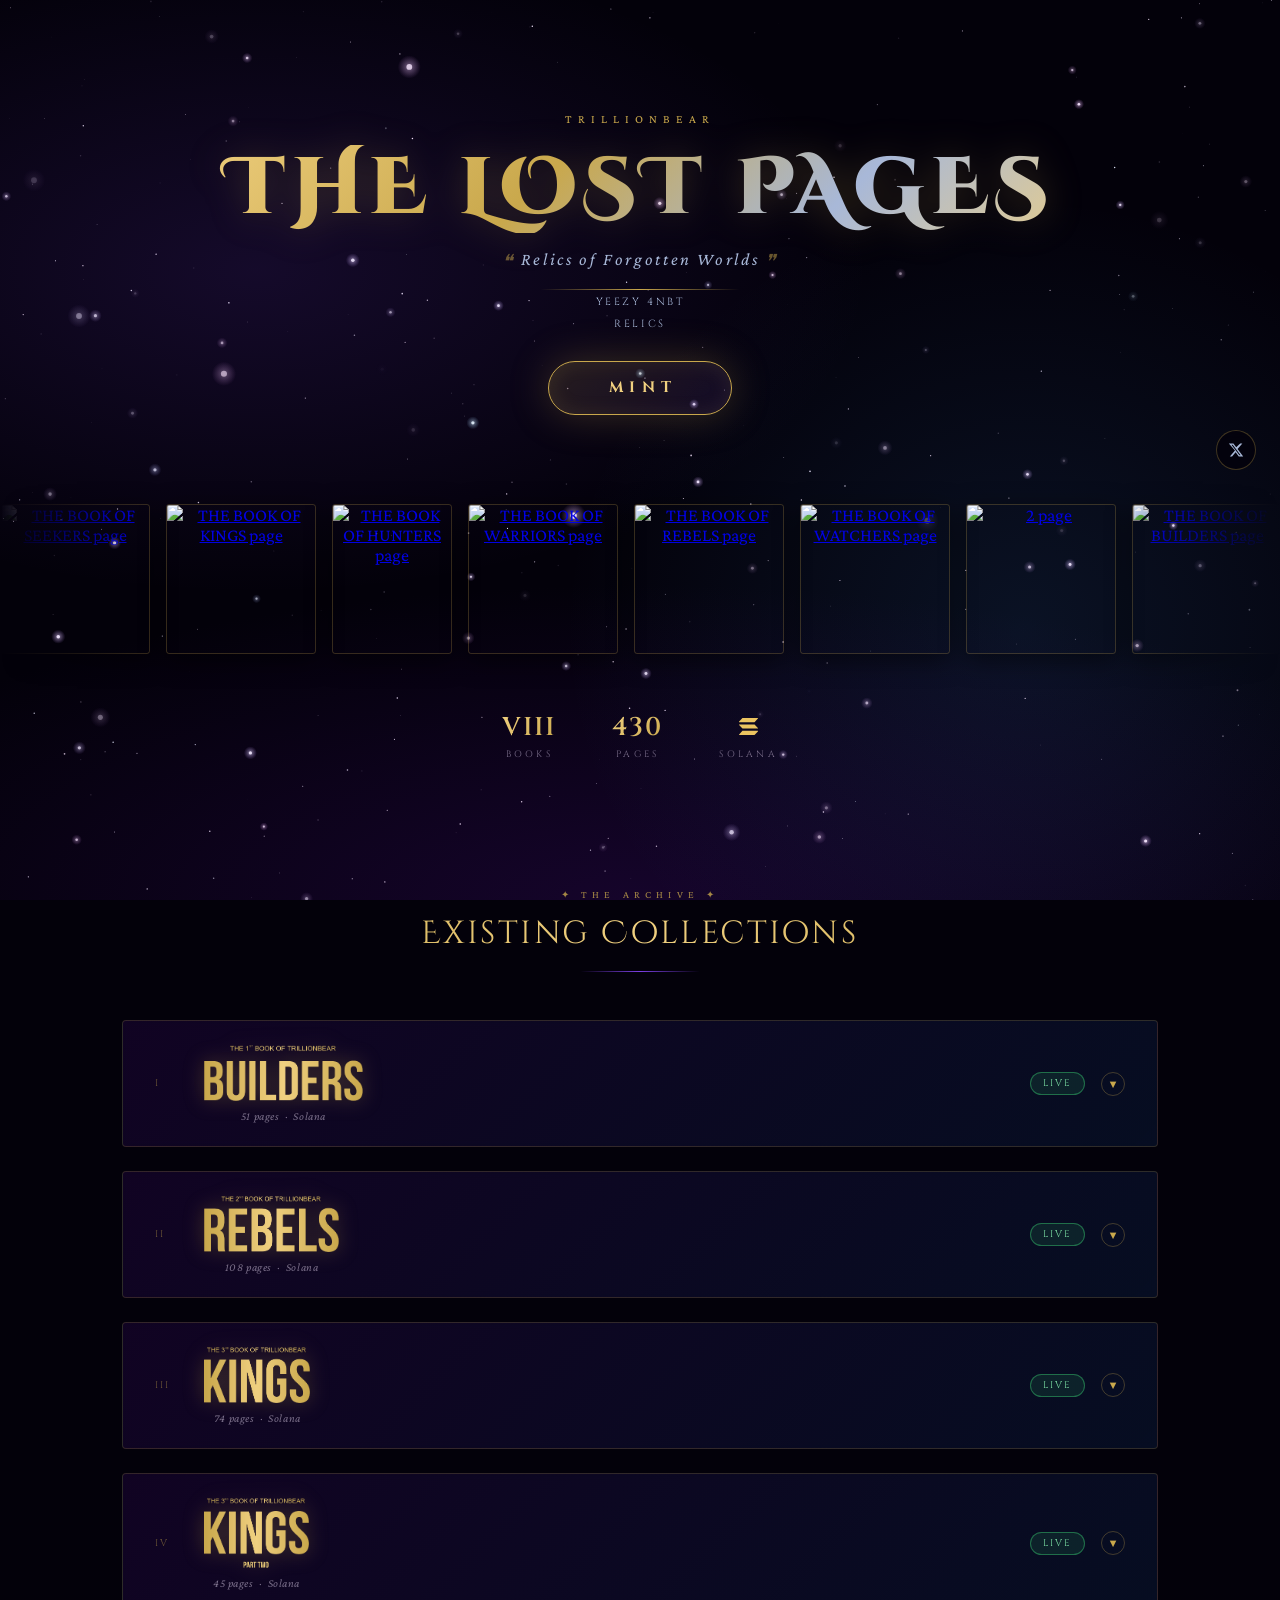
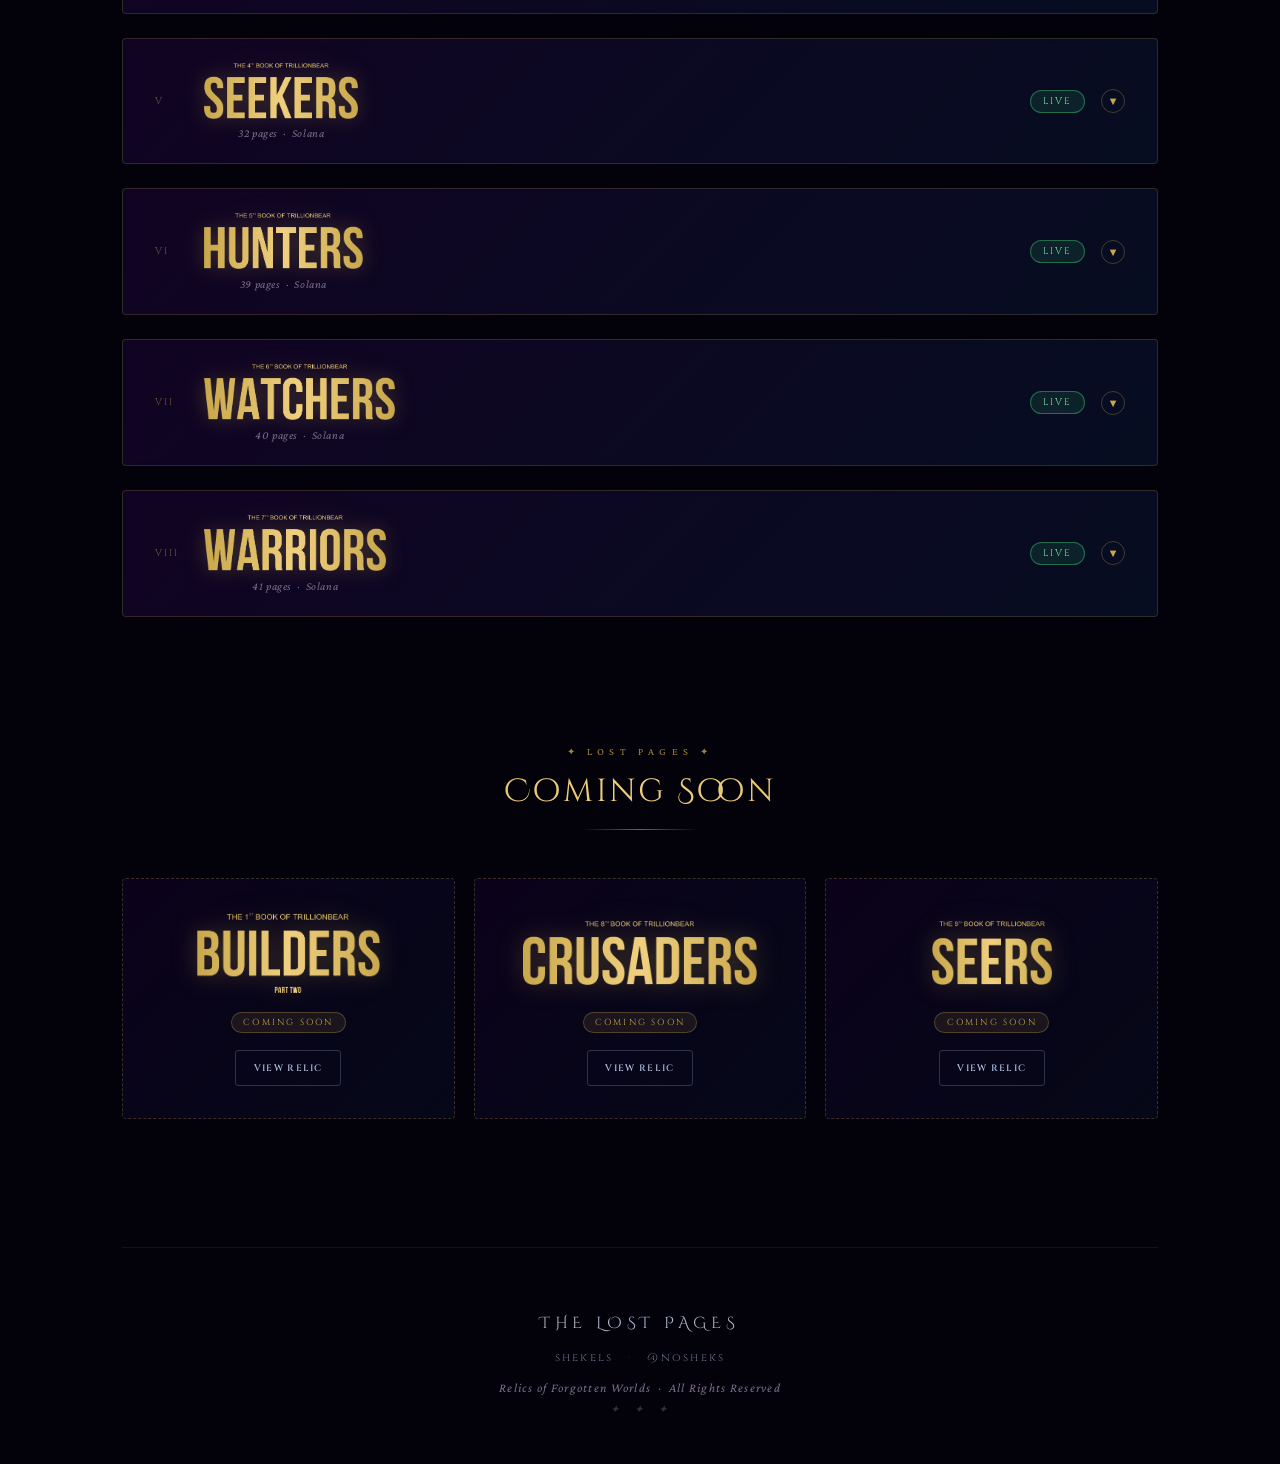
==== index.html @ adcbc438 "Point each 4NBT Market button at that book's marketplace page. The books live in the lostpages colle" ====
<!DOCTYPE html>
<html lang="en">
<head>
  <meta charset="UTF-8" />
  <meta name="viewport" content="width=device-width, initial-scale=1.0"/>
  <meta name="theme-color" content="#03010a"/>
  <link rel="icon" href="/favicon.ico" sizes="any"/>
  <link rel="icon" type="image/svg+xml" href="[data-uri]"/>
  <link rel="apple-touch-icon" href="/icon-180.png"/>
  <link rel="manifest" href="/site.webmanifest"/>
  <title>The Lost Pages — Trillionbear NFT Collection on Solana</title>
  <meta name="description" content="The Lost Pages — Relics of Forgotten Worlds. A seven-part Trillionbear NFT collection on Solana by shekels (@nosheks)." />
  <link rel="canonical" href="https://thelostpages.net/" />
  <meta name="author" content="shekels" />
  <meta name="robots" content="index, follow, max-image-preview:large" />
  <meta property="og:site_name" content="The Lost Pages" />
  <meta name="twitter:site" content="@nosheks" />
  <meta name="twitter:creator" content="@nosheks" />

  <!-- Open Graph / Facebook / Discord / iMessage -->
  <meta property="og:type" content="website" />
  <meta property="og:url" content="https://thelostpages.net/" />
  <meta property="og:title" content="THE LOST PAGES" />
  <meta property="og:description" content="Relics of Forgotten Worlds — The Trillionbear NFT collection on Solana." />
  <meta property="og:image" content="https://thelostpages.net/thumbnail.png" />
  <meta property="og:image:width" content="1200" />
  <meta property="og:image:height" content="630" />

  <!-- Twitter / X -->
  <meta name="twitter:card" content="summary_large_image" />
  <meta name="twitter:url" content="https://thelostpages.net/" />
  <meta name="twitter:title" content="THE LOST PAGES" />
  <meta name="twitter:description" content="Relics of Forgotten Worlds — The Trillionbear NFT collection on Solana." />
  <meta name="twitter:image" content="https://thelostpages.net/thumbnail.png" />
  <link href="https://fonts.googleapis.com/css2?family=Cinzel+Decorative:wght@400;700;900&family=Cinzel:wght@500;600;700&family=Crimson+Pro:ital,wght@0,300;0,400;1,300;1,400&display=swap" rel="stylesheet"/>
  <style>
    :root {
      --void: #03010a;
      --deep: #07021a;
      --nebula1: #1a0533;
      --nebula2: #0a1a3a;
      --gold: #c9a84c;
      --gold-light: #f0d080;
      --silver: #a8b8d8;
      --glow: #7b3fe4;
      --glow2: #3f8fe4;
      --text: #d8cfe8;
      --muted: #7a6e8a;
    }

    *, *::before, *::after { box-sizing: border-box; margin: 0; padding: 0; }
    img { height: auto; }

    html { scroll-behavior: smooth; }

    html {
      background: var(--void);
      height: 100%;
    }

    body {
      background: var(--void);
      color: var(--text);
      font-family: 'Crimson Pro', Georgia, serif;
      font-size: 18px;
      overflow-x: hidden;
      min-height: 100%;
      -webkit-overflow-scrolling: touch;
      overscroll-behavior: none;
    }

    /* ── STARFIELD ── */
    #starfield {
      position: fixed;
      top: 0;
      left: 0;
      width: 100%;
      height: 100vh;
      height: 100lvh; /* largest viewport, so the phone address bar showing/hiding doesn't resize it */
      z-index: 0;
      pointer-events: none;
    }

    /* ── NEBULA BG ── */
    .nebula-bg {
      position: fixed;
      inset: 0;
      z-index: 0;
      background:
        radial-gradient(ellipse 80% 60% at 20% 30%, rgba(123,63,228,0.15) 0%, transparent 60%),
        radial-gradient(ellipse 60% 80% at 80% 70%, rgba(63,143,228,0.12) 0%, transparent 60%),
        radial-gradient(ellipse 100% 50% at 50% 100%, rgba(26,5,51,0.8) 0%, transparent 70%),
        var(--void);
      pointer-events: none;
    }

    /* ── WRAPPER ── */
    .site-wrap {
      position: relative;
      z-index: 1;
      max-width: 1100px;
      margin: 0 auto;
      padding: 0 2rem;
    }

    /* ── HEADER ── */
    header {
      position: relative;
      text-align: center;
      padding: 7rem 2rem 4rem;
    }

    .header-rune {
      font-size: 0.75rem;
      letter-spacing: 0.5em;
      color: var(--gold);
      text-transform: uppercase;
      opacity: 0.7;
      margin-bottom: 1.2rem;
      animation: fadeDown 1.2s ease both;
    }

    h1 {
      font-family: 'Cinzel Decorative', serif;
      font-size: clamp(2.2rem, 7vw, 5rem);
      font-weight: 900;
      background: linear-gradient(135deg, var(--gold-light) 0%, var(--gold) 40%, var(--silver) 70%, var(--gold-light) 100%);
      -webkit-background-clip: text;
      -webkit-text-fill-color: transparent;
      background-clip: text;
      letter-spacing: 0.08em;
      line-height: 1.1;
      animation: fadeDown 1.4s ease both, titleGlow 7s ease-in-out 1.4s infinite;
      filter: drop-shadow(0 0 18px rgba(201,168,76,0.25));
    }

    .header-sub {
      margin-top: 1rem;
      font-style: italic;
      color: var(--silver);
      opacity: 0.7;
      font-size: 1.1rem;
      letter-spacing: 0.15em;
      animation: fadeDown 1.6s ease both;
    }

    .header-divider {
      width: 200px;
      height: 1px;
      background: linear-gradient(90deg, transparent, var(--gold), transparent);
      margin: 1rem auto 0;
      animation: expandWidth 1.8s ease both;
    }

    /* ── NAV ── */
    nav {
      display: flex;
      flex-direction: column;
      align-items: center;
      gap: 0.5rem;
      padding: 0.3rem 0 2rem;
      animation: fadeDown 2s ease both;
    }

    nav a {
      font-family: 'Cinzel', serif;
      font-size: 0.65rem;
      letter-spacing: 0.25em;
      text-transform: uppercase;
      color: var(--silver);
      text-decoration: none;
      transition: color 0.3s, text-shadow 0.3s;
      position: relative;
    }

    nav a::after {
      content: '';
      position: absolute;
      bottom: -4px; left: 0; right: 0;
      height: 1px;
      background: var(--gold);
      transform: scaleX(0);
      transition: transform 0.3s;
    }

    nav a:hover { color: var(--gold-light); text-shadow: 0 0 12px rgba(240,208,128,0.5); }
    nav a:hover::after { transform: scaleX(1); }

    nav a.mint-btn {
      margin-top: 1.4rem;
      padding: 0.95rem 3.4rem;
      border: 1px solid var(--gold);
      border-radius: 999px;
      background: linear-gradient(135deg, rgba(201,168,76,0.15), rgba(123,63,228,0.1));
      letter-spacing: 0.4em;
      font-size: 0.95rem;
      font-weight: 700;
      text-indent: 0.4em;
      color: var(--gold-light);
      box-shadow: 0 0 40px rgba(201,168,76,0.25), inset 0 0 20px rgba(201,168,76,0.12);
      transition: all 0.3s;
    }
    nav a.mint-btn::after { display: none; }
    nav a.mint-btn:hover {
      background: linear-gradient(135deg, rgba(201,168,76,0.3), rgba(123,63,228,0.25));
      box-shadow: 0 0 30px rgba(201,168,76,0.4), inset 0 0 20px rgba(201,168,76,0.15);
      transform: translateY(-1px);
    }

    /* ── SOCIAL BAR ── */
    .social-bar {
      position: fixed;
      top: 50%;
      right: 1.5rem;
      transform: translateY(-50%);
      z-index: 100;
      display: flex;
      flex-direction: column;
      gap: 1rem;
    }

    .social-bar a {
      display: flex;
      align-items: center;
      justify-content: center;
      width: 40px;
      height: 40px;
      border: 1px solid rgba(201,168,76,0.3);
      border-radius: 50%;
      color: var(--silver);
      text-decoration: none;
      font-size: 0.8rem;
      transition: all 0.3s;
      background: rgba(3,1,10,0.7);
      backdrop-filter: blur(6px);
    }

    .social-bar a:hover {
      border-color: var(--gold);
      color: var(--gold-light);
      box-shadow: 0 0 15px rgba(201,168,76,0.4);
    }

    /* ── SECTIONS ── */
    section {
      padding: 4rem 0;
    }

    .section-header {
      text-align: center;
      margin-bottom: 3rem;
    }

    .section-eyebrow {
      font-size: 0.65rem;
      letter-spacing: 0.5em;
      text-transform: uppercase;
      color: var(--gold);
      opacity: 0.8;
      margin-bottom: 0.8rem;
    }

    .section-title {
      font-family: 'Cinzel Decorative', serif;
      font-size: clamp(1.3rem, 3vw, 2rem);
      background: linear-gradient(90deg, var(--gold) 0%, var(--gold-light) 50%, var(--gold) 100%);
      -webkit-background-clip: text;
      -webkit-text-fill-color: transparent;
      background-clip: text;
      letter-spacing: 0.08em;
    }

    .section-line {
      width: 120px;
      height: 1px;
      background: linear-gradient(90deg, transparent, var(--glow), transparent);
      margin: 1rem auto 0;
    }

    /* ── PROJECT CARDS ── */
    .projects-grid {
      display: grid;
      gap: 1.5rem;
    }

    .project-card {
      background: linear-gradient(135deg, rgba(26,5,51,0.6), rgba(10,26,58,0.5));
      border: 1px solid rgba(201,168,76,0.2);
      border-radius: 4px;
      overflow: hidden;
      transition: border-color 0.3s, box-shadow 0.3s;
      backdrop-filter: blur(4px);
    }

    .project-card:hover {
      border-color: rgba(201,168,76,0.5);
      box-shadow: 0 0 30px rgba(123,63,228,0.2), 0 0 60px rgba(63,143,228,0.1);
    }

    .project-header {
      display: flex;
      align-items: center;
      justify-content: space-between;
      padding: 1.5rem 2rem;
      cursor: pointer;
      user-select: none;
      gap: 1rem;
      /* reset native <button> styles */
      width: 100%;
      background: none;
      border: 0;
      color: inherit;
      font: inherit;
      letter-spacing: inherit;
      text-align: left;
    }

    .project-title-wrap,
    .project-title-wrap .project-tag { display: block; }

    .project-header-left {
      display: flex;
      align-items: center;
      gap: 1.2rem;
    }

    .project-number {
      font-family: 'Cinzel', serif;
      font-size: 0.6rem;
      color: var(--gold);
      opacity: 0.5;
      letter-spacing: 0.2em;
      min-width: 30px;
    }

    .project-title-wrap .project-title {
      display: block;
      font-family: 'Cinzel', serif;
      font-weight: 700;
      font-size: 1rem;
      letter-spacing: 0.12em;
      color: var(--gold-light);
    }

    .project-title-wrap .project-tag {
      font-size: 0.72rem;
      color: var(--muted);
      font-style: italic;
      margin-top: 0.2rem;
      letter-spacing: 0.05em;
    }

    .project-header-right {
      display: flex;
      align-items: center;
      gap: 1rem;
    }

    .status-pill {
      font-size: 0.6rem;
      letter-spacing: 0.2em;
      text-transform: uppercase;
      padding: 0.25rem 0.75rem;
      border-radius: 20px;
      font-family: 'Cinzel', serif;
    }

    .status-live {
      background: rgba(63,228,123,0.1);
      border: 1px solid rgba(63,228,123,0.4);
      color: #7fe4a8;
    }

    .status-upcoming {
      background: rgba(201,168,76,0.1);
      border: 1px solid rgba(201,168,76,0.4);
      color: var(--gold);
    }

    .dropdown-arrow {
      width: 24px;
      height: 24px;
      border: 1px solid rgba(201,168,76,0.3);
      border-radius: 50%;
      display: flex;
      align-items: center;
      justify-content: center;
      color: var(--gold);
      font-size: 0.7rem;
      transition: transform 0.4s, border-color 0.3s;
      flex-shrink: 0;
    }

    .project-card.open .dropdown-arrow {
      transform: rotate(180deg);
      border-color: var(--gold);
    }

    /* ── DROPDOWN BODY ── */
    .project-body {
      max-height: 0;
      overflow: hidden;
      transition: max-height 0.6s cubic-bezier(0.4,0,0.2,1);
    }

    .project-card.open .project-body {
      max-height: 3000px;
    }

    .project-body-inner {
      padding: 0 2rem 2rem;
      border-top: 1px solid rgba(201,168,76,0.1);
      cursor: pointer;
    }

    .project-layout {
      display: grid;
      grid-template-columns: 1fr 1fr;
      gap: 2rem;
      margin-top: 1.8rem;
    }

    .deco-quote {
      font-family: 'Crimson Pro', serif;
      color: var(--gold);
      opacity: 0.5;
      font-size: 1.1em;
      vertical-align: middle;
    }


    /* Hide mobile CA inline on desktop */
    .mobile-ca-inline { display: none; }

    @media (max-width: 680px) {
      .mobile-ca-inline {
        display: block !important;
        text-align: center;
        margin-top: 0.2rem;
      }
      .mobile-ca-inline a {
        font-family: 'Crimson Pro', serif;
        font-style: italic;
        font-size: 0.7rem;
        letter-spacing: 0.07em;
        color: var(--gold);
        text-decoration: none;
        word-break: break-all;
      }
      .header-divider { margin-top: 0.4rem; }
    }
    .mobile-feature { display: none; }
    .mobile-ca { display: none; }
    .mobile-quote-panel { display: none; }
    .mobile-bear-wrap { display: none; }

    @media (max-width: 680px) {
      .project-layout { grid-template-columns: 1fr; }
      .social-bar { display: none; }
      .quote-panel { display: none !important; }
      .vertical-ca { display: none !important; }
      .tb-bear { display: none !important; }

      .mobile-quote-panel {
        display: flex !important;
        align-items: flex-start;
        gap: 0.7rem;
        position: fixed;
        top: 0; left: 0; right: 0;
        z-index: 100;
        padding: 0.6rem 0.8rem 0.8rem;
        background: rgba(3,1,15,0.96);
      }

      .mobile-quote-bear {
        width: 72px;
        flex-shrink: 0;
        border-radius: 4px;
        filter: saturate(0.5) brightness(0.55) hue-rotate(200deg) contrast(1.1);
        opacity: 0.7;
      }

      .mobile-quote-text {
        flex: 1;
        min-width: 0;
        text-align: left;
      }

      .mobile-quote-mark {
        display: block;
        font-family: 'Crimson Pro', serif;
        font-size: 1.2rem;
        color: var(--gold);
        opacity: 0.5;
        line-height: 1;
        margin-bottom: 0.1rem;
      }

      .mobile-quote-body {
        display: block;
        font-family: 'Crimson Pro', serif;
        font-style: italic;
        font-size: 0.82rem;
        line-height: 1.5;
        color: var(--silver);
        opacity: 0.9;
      }

      .mobile-quote-source {
        display: block;
        margin-top: 0.3rem;
        font-family: 'Cinzel', serif;
        font-size: 0.42rem;
        letter-spacing: 0.12em;
        text-transform: uppercase;
        color: var(--gold);
        opacity: 0.6;
      }

      .site-wrap { padding-top: 95px; }
      header { padding-top: 1rem; }

      .mobile-bear-wrap {
        display: flex !important;
        justify-content: center;
        padding: 1rem 0 0;
      }

      .mobile-bear-wrap img {
        width: 200px;
        border-radius: 6px;
        filter: saturate(0.5) brightness(0.55) hue-rotate(200deg) contrast(1.1);
        opacity: 0.7;
      }
    }

    /* ── GALLERY VIEWER ── */
    .gallery-viewer {
      position: relative;
      aspect-ratio: 1;
      border-radius: 4px;
      overflow: hidden;
      border: 1px solid rgba(201,168,76,0.2);
      background: rgba(26,5,51,0.8);
    }

    /* Hunters pages are 4:5, so its frame matches — the page fills it, no bars. */
    #gallery-6 {
      aspect-ratio: 4 / 5;
    }

    .gallery-slide {
      display: none;
      width: 100%;
      height: 100%;
    }
    .gallery-slide.active { display: block; }

    .gallery-slide img,
    .gallery-slide video {
      width: 100%; height: 100%; object-fit: cover; display: block;
    }

    /* Animated books show a small marker so the motion reads as intentional */
    .gallery-viewer[data-media="video"]::after {
      content: 'ANIMATED';
      position: absolute;
      top: 0.6rem; left: 0.6rem;
      z-index: 3;
      font-family: 'Cinzel', serif;
      font-size: 0.5rem;
      font-weight: 600;
      letter-spacing: 0.2em;
      color: var(--gold-light);
      background: rgba(3,1,10,0.6);
      backdrop-filter: blur(4px);
      border: 1px solid rgba(201,168,76,0.28);
      border-radius: 999px;
      padding: 0.25rem 0.6rem;
      pointer-events: none;
    }

    /* Placeholder gradient tiles */
    .gallery-placeholder {
      width: 100%;
      height: 100%;
      display: flex;
      align-items: center;
      justify-content: center;
      font-family: 'Cinzel', serif;
      font-size: 0.5rem;
      letter-spacing: 0.2em;
      color: rgba(201,168,76,0.3);
    }

    .gp-1 { background: linear-gradient(135deg, #1a0533 0%, #3f0f70 50%, #0a1a3a 100%); }
    .gp-2 { background: linear-gradient(135deg, #07021a 0%, #1a3060 50%, #3f0f70 100%); }
    .gp-3 { background: linear-gradient(135deg, #0a1a3a 0%, #1a0533 50%, #07021a 100%); }
    .gp-4 { background: linear-gradient(135deg, #200540 0%, #0d2050 50%, #200540 100%); }
    .gp-5 { background: linear-gradient(135deg, #0d2050 0%, #3a0a60 50%, #0d2050 100%); }
    .gp-6 { background: linear-gradient(135deg, #3a0a60 0%, #0a1a3a 50%, #3a0a60 100%); }

    .gallery-controls {
      position: absolute;
      bottom: 0; left: 0; right: 0;
      display: flex;
      align-items: center;
      justify-content: space-between;
      padding: 0.6rem 0.75rem;
      background: linear-gradient(0deg, rgba(3,1,10,0.9) 0%, rgba(3,1,10,0.45) 55%, transparent 100%);
    }

    .gallery-btn {
      background: rgba(3,1,10,0.6);
      backdrop-filter: blur(4px);
      border: 1px solid rgba(201,168,76,0.28);
      color: var(--gold-light);
      width: 30px; height: 30px;
      border-radius: 50%;
      display: flex; align-items: center; justify-content: center;
      cursor: pointer;
      font-size: 0.7rem;
      transition: all 0.2s;
      flex-shrink: 0;
    }
    .gallery-btn:hover {
      border-color: var(--gold);
      background: rgba(201,168,76,0.15);
      box-shadow: 0 0 10px rgba(201,168,76,0.3);
    }
/* ── PROJECT INFO ── */
    .project-info h4 {
      display: flex;
      align-items: center;
      gap: 0.9rem;
      font-family: 'Cinzel', serif;
      font-weight: 600;
      font-size: 0.62rem;
      letter-spacing: 0.3em;
      text-transform: uppercase;
      color: var(--gold);
      opacity: 0.75;
      margin-bottom: 0.9rem;
    }

    .project-info h4::after {
      content: '';
      flex: 1;
      height: 1px;
      background: linear-gradient(90deg, rgba(201,168,76,0.35), transparent);
    }

    .project-info p {
      font-size: 1rem;
      line-height: 1.75;
      color: var(--text);
      opacity: 0.85;
      font-style: italic;
    }

    .desc-preview { display: block; }
    .desc-full { display: none; }
    .desc-full.expanded { display: block; }
    .desc-preview.hidden { display: none; }

    .btn-show-more {
      display: inline-flex;
      align-items: center;
      gap: 0.4rem;
      margin-top: 0.6rem;
      background: none;
      border: none;
      color: var(--gold);
      font-family: 'Cinzel', serif;
      font-size: 0.55rem;
      letter-spacing: 0.2em;
      text-transform: uppercase;
      cursor: pointer;
      opacity: 0.7;
      transition: opacity 0.2s, color 0.2s;
      padding: 0;
    }
    .btn-show-more:hover { opacity: 1; color: var(--gold-light); }

    .project-meta {
      margin-top: 1.6rem;
      display: flex;
      flex-wrap: wrap;
      gap: 0.5rem;
    }

    .meta-chip {
      display: inline-flex;
      align-items: center;
      height: 28px;
      padding: 0 0.85rem;
      font-family: 'Cinzel', serif;
      font-size: 0.58rem;
      font-weight: 700;
      letter-spacing: 0.18em;
      text-transform: uppercase;
      color: var(--gold);
      background: rgba(201,168,76,0.05);
      border: 1px solid rgba(201,168,76,0.22);
      border-radius: 3px;
    }

    .meta-chip-sol { padding: 0 0.85rem; }
    .sol-logotype {
      display: block;
      height: 0.62rem;
      width: auto;
      aspect-ratio: 646 / 96;
    }

    .project-links {
      margin-top: 1.6rem;
      display: flex;
      flex-wrap: wrap;
      gap: 0.6rem;
    }

    .btn-link {
      flex: 1 1 160px;
      display: inline-flex;
      align-items: center;
      justify-content: center;
      gap: 0.5rem;
      min-height: 44px;
      padding: 0 0.9rem;
      font-family: 'Cinzel', serif;
      font-weight: 600;
      font-size: 0.58rem;
      letter-spacing: 0.14em;
      text-transform: uppercase;
      text-decoration: none;
      border-radius: 3px;
      transition: background 0.3s, border-color 0.3s, box-shadow 0.3s, transform 0.2s;
    }

    .btn-link:hover { transform: translateY(-1px); }

    .btn-link .btn-arrow {
      font-size: 0.75rem;
      line-height: 1;
      opacity: 0.7;
      transition: transform 0.25s, opacity 0.25s;
    }

    .btn-link:hover .btn-arrow { opacity: 1; transform: translate(2px, -2px); }

    .btn-primary {
      background: linear-gradient(135deg, rgba(201,168,76,0.2), rgba(201,168,76,0.1));
      border: 1px solid rgba(201,168,76,0.5);
      color: var(--gold-light);
    }

    .btn-primary:hover {
      background: linear-gradient(135deg, rgba(201,168,76,0.35), rgba(201,168,76,0.2));
      box-shadow: 0 0 20px rgba(201,168,76,0.3);
    }

    .btn-secondary {
      background: transparent;
      border: 1px solid rgba(168,184,216,0.25);
      color: var(--silver);
    }

    .btn-secondary:hover {
      border-color: rgba(168,184,216,0.55);
      background: rgba(168,184,216,0.08);
      color: #fff;
    }

    .btn-secondary svg { opacity: 0.85; }
    .btn-secondary:hover svg { opacity: 1; }

    /* ── UPCOMING SECTION ── */
    .upcoming-grid {
      display: grid;
      grid-template-columns: repeat(auto-fit, minmax(200px, 1fr));
      gap: 1.2rem;
      margin-top: 2rem;
    }

    .upcoming-card {
      display: block;
      text-decoration: none;
      background: linear-gradient(135deg, rgba(26,5,51,0.4), rgba(10,26,58,0.3));
      border: 1px dashed rgba(201,168,76,0.25);
      border-radius: 4px;
      padding: 2rem 1.5rem;
      text-align: center;
      transition: all 0.3s;
      cursor: pointer;
    }

    .upcoming-card:hover {
      border-color: rgba(201,168,76,0.5);
      background: linear-gradient(135deg, rgba(26,5,51,0.6), rgba(10,26,58,0.5));
    }

    .upcoming-icon {
      width: 52px;
      height: 52px;
      margin: 0 auto 1rem;
      display: flex;
      align-items: center;
      justify-content: center;
      font-size: 1rem;
      font-family: 'Cinzel', serif;
      font-weight: 700;
      letter-spacing: 0.05em;
      color: var(--gold);
      border: 1px solid rgba(201,168,76,0.4);
      border-radius: 50%;
      box-shadow: inset 0 0 12px rgba(201,168,76,0.12);
      opacity: 0.85;
      transition: box-shadow 0.3s, transform 0.3s;
    }

    .upcoming-card:hover .upcoming-icon {
      box-shadow: inset 0 0 16px rgba(201,168,76,0.25), 0 0 14px rgba(201,168,76,0.2);
      transform: scale(1.05);
    }

    .upcoming-card h4 {
      font-family: 'Cinzel', serif;
      font-size: 0.7rem;
      letter-spacing: 0.15em;
      color: var(--gold);
      margin-bottom: 0.5rem;
    }

    .upcoming-card p {
      font-size: 0.85rem;
      color: var(--muted);
      font-style: italic;
      line-height: 1.5;
    }

    .upcoming-badge {
      display: inline-block;
      margin-top: 1rem;
      font-size: 0.55rem;
      letter-spacing: 0.25em;
      text-transform: uppercase;
      padding: 0.2rem 0.7rem;
      background: rgba(201,168,76,0.1);
      border: 1px solid rgba(201,168,76,0.3);
      border-radius: 20px;
      color: var(--gold);
      font-family: 'Cinzel', serif;
    }

    /* ── FOOTER ── */
    footer {
      text-align: center;
      padding: 4rem 2rem 3rem;
      border-top: 1px solid rgba(201,168,76,0.1);
      margin-top: 4rem;
    }

    .footer-logo {
      font-family: 'Cinzel Decorative', serif;
      font-size: 1rem;
      letter-spacing: 0.3em;
      background: linear-gradient(90deg, var(--gold), var(--silver), var(--gold));
      -webkit-background-clip: text;
      -webkit-text-fill-color: transparent;
      background-clip: text;
      margin-bottom: 1rem;
    }

    .footer-credit {
      margin-bottom: 1rem;
      font-family: 'Cinzel', serif;
      font-size: 0.7rem;
      letter-spacing: 0.2em;
    }
    .footer-credit a {
      color: var(--silver);
      opacity: 0.6;
      text-decoration: none;
      transition: opacity 0.3s, color 0.3s;
    }
    .footer-credit a:hover { opacity: 1; color: var(--gold-light); }
    .footer-sep {
      color: var(--muted);
      opacity: 0.5;
      margin: 0 0.6rem;
    }

    footer p {
      font-size: 0.8rem;
      color: var(--muted);
      font-style: italic;
      letter-spacing: 0.1em;
    }

    /* ── ANIMATIONS ── */
    @keyframes titleGlow {
      0%, 100% { text-shadow: 0 0 16px rgba(201,168,76,0.2), 0 0 50px rgba(123,63,228,0.1); }
      50%       { text-shadow: 0 0 28px rgba(201,168,76,0.4), 0 0 80px rgba(123,63,228,0.2); }
    }

    @keyframes fadeDown {
      from { opacity: 0; transform: translateY(-20px); }
      to   { opacity: 1; transform: translateY(0); }
    }

    @keyframes expandWidth {
      from { width: 0; opacity: 0; }
      to   { width: 200px; opacity: 1; }
    }

    @keyframes twinkle {
      0%, 100% { opacity: 0.2; }
      50%       { opacity: 1; }
    }

    @keyframes charFade {
      0%, 100% { opacity: 0.08; }
      50%       { opacity: 0.6; }
    }

    .vertical-ca .ca-char,
    .mobile-ca-inline .ca-char {
      display: inline-block;
      animation: charFade var(--dur) ease-in-out var(--delay) infinite;
    }

    /* ── QUOTE PANEL ── */
    .quote-panel {
      position: fixed;
      left: 140px;
      bottom: 370px;
      width: 220px;
      z-index: 3;
      pointer-events: none;
      transition: opacity 0.7s ease;
    }

    /* Each rail element hides only while it would actually overlap the relic
       strip, so it reappears the moment it has clear room of its own. */
    .rail-measuring { opacity: 0 !important; transition: none !important; }

    .quote-panel.rail-hidden,
    .vertical-ca.rail-hidden,
    .tb-bear.rail-hidden {
      opacity: 0;
      pointer-events: none;
    }

    .quote-text {
      font-family: 'Crimson Pro', serif;
      font-style: italic;
      font-size: 1rem;
      line-height: 1.75;
      letter-spacing: 0.03em;
      color: var(--silver);
      text-align: left;
      opacity: 0;
    }

    .quote-text .quote-mark {
      display: block;
      font-size: 2rem;
      color: var(--gold);
      opacity: 0.5;
      line-height: 1;
      margin-bottom: 0.3rem;
    }

    .quote-text .quote-source {
      display: block;
      margin-top: 0.6rem;
      font-size: 0.65rem;
      letter-spacing: 0.15em;
      text-transform: uppercase;
      color: var(--gold);
      opacity: 0.6;
      font-style: normal;
      font-family: 'Cinzel', serif;
      text-align: left;
    }

    .quote-text .quote-page {
      display: inline;
      margin-left: 0.4rem;
      font-size: 0.6rem;
      letter-spacing: 0.1em;
      color: var(--gold);
      opacity: 0.45;
      font-style: italic;
      font-family: 'Crimson Pro', serif;
    }

    @keyframes quoteAppear {
      0%   { opacity: 0; filter: blur(6px); transform: translateY(6px) scale(0.98); }
      15%  { opacity: 0.85; filter: blur(0px); transform: translateY(0px) scale(1); }
      75%  { opacity: 0.85; filter: blur(0px); transform: translateY(0px) scale(1); }
      85%  { opacity: 0.6; filter: blur(1px); transform: translateY(-3px) scale(1.01); }
      93%  { opacity: 0.2; filter: blur(4px); transform: translateY(-8px) scale(1.04); }
      100% { opacity: 0; filter: blur(9px); transform: translateY(-14px) scale(1.07); }
    }
    .vertical-ca {
      position: fixed;
      left: 18px;
      top: 60px;
      bottom: 320px;
      display: flex;
      align-items: center;
      justify-content: center;
      z-index: 3;
      pointer-events: none;
      transition: opacity 0.7s ease;
    }

    .vertical-ca a {
      writing-mode: vertical-rl;
      text-orientation: mixed;
      transform: rotate(180deg);
      font-family: 'Crimson Pro', serif;
      font-style: italic;
      font-size: 1.1rem;
      letter-spacing: 0.2em;
      color: var(--silver);
      opacity: 0.4;
      text-decoration: none;
      pointer-events: auto;
      transition: opacity 0.3s;
      white-space: nowrap;
    }

    .vertical-ca a:hover {
      opacity: 0.8;
    }
    .tb-bear {
      position: fixed;
      bottom: 0;
      left: 0;
      width: 320px;
      z-index: 2;
      pointer-events: none;
      mask-image: linear-gradient(to top, rgba(0,0,0,0.85) 0%, rgba(0,0,0,0.5) 60%, transparent 100%),
                  linear-gradient(to right, rgba(0,0,0,0.9) 0%, rgba(0,0,0,0.4) 70%, transparent 100%);
      mask-composite: intersect;
      -webkit-mask-image: linear-gradient(to top, rgba(0,0,0,0.85) 0%, rgba(0,0,0,0.5) 60%, transparent 100%),
                          linear-gradient(to right, rgba(0,0,0,0.9) 0%, rgba(0,0,0,0.4) 70%, transparent 100%);
      -webkit-mask-composite: source-in;
      filter: saturate(0.5) brightness(0.55) hue-rotate(200deg) contrast(1.1);
      opacity: 0.6;
      transition: opacity 0.7s ease, filter 0.4s;
    }

    .tb-bear:hover {
      opacity: 0.9;
      filter: saturate(0.75) brightness(0.7) hue-rotate(200deg) contrast(1.1);
      pointer-events: auto;
    }

    .tb-bear img {
      width: 100%;
      display: block;
    }

    /* ── RELIC STRIP ── */
    .relic-strip {
      position: relative;
      margin: 0.4rem calc(50% - 50vw) -1.8rem;
      width: 100vw;
      overflow: hidden;
      /* Generous vertical padding so a hovered tile's glow can fade out
         instead of being sliced flat by the overflow clip. */
      padding: 3.2rem 0;
      -webkit-mask-image: linear-gradient(90deg, transparent, #000 12%, #000 88%, transparent);
      mask-image: linear-gradient(90deg, transparent, #000 12%, #000 88%, transparent);
      animation: fadeDown 2.2s ease both;
    }

    .relic-track {
      display: flex;
      gap: 1rem;
      width: max-content;
      animation: relicDrift 70s linear infinite;
    }

    .relic-track a {
      position: relative;
      display: block;
      width: 150px;
      height: 150px;
      flex-shrink: 0;
      border-radius: 3px;
      border: 1px solid rgba(201,168,76,0.25);
      box-shadow: 0 6px 24px rgba(0,0,0,0.5);
      transition: transform 0.4s cubic-bezier(0.22,1,0.36,1), border-color 0.4s, box-shadow 0.4s;
    }

    /* Layered shadows of increasing blur give a gradual falloff instead of one
       hard-edged halo. The strip's padding leaves room for the outer layer. */
    .relic-track a.is-hover {
      transform: translateY(-7px) scale(1.045);
      border-color: rgba(240,208,128,0.5);
      box-shadow:
        0 12px 28px rgba(0,0,0,0.55),
        0 0 18px 2px rgba(154,96,236,0.32),
        0 0 38px 8px rgba(123,63,228,0.2),
        0 0 66px 18px rgba(123,63,228,0.09);
    }

    .relic-track a img { border-radius: 2px; }

    .relic-track a.is-hover img {
      filter: saturate(1.05) brightness(1.06);
    }

    .relic-track img {
      width: 100%; height: 100%; object-fit: cover; display: block;
      filter: saturate(0.95);
      transition: filter 0.4s ease;
    }

    /* 4:5 pages get a 4:5 tile, so nothing is cropped in the strip either */
    .relic-track a.portrait { width: 120px; }

    @keyframes relicDrift {
      from { transform: translateX(0); }
      to   { transform: translateX(-50%); }
    }

    /* ── ARCHIVE STATS ── */
    .archive-stats {
      display: flex;
      justify-content: center;
      align-items: flex-start;
      gap: 3.5rem;
      margin-top: 2.2rem;
      animation: fadeDown 2.4s ease both;
    }

    .archive-stat { text-align: center; }

    .archive-stat .stat-num {
      display: block;
      /* Fixed box so a numeral and the mark occupy identical height — keeps
         the labels beneath them on one line. */
      height: 1.95rem;
      line-height: 1.95rem;
      font-family: 'Cinzel', serif;
      font-weight: 600;
      font-size: 1.6rem;
      letter-spacing: 0.08em;
      background: linear-gradient(135deg, var(--gold-light), var(--gold));
      -webkit-background-clip: text;
      -webkit-text-fill-color: transparent;
      background-clip: text;
    }

    /* Official Solana mark (from solana.com/branding), tinted to the archive gold.
       brightness(0) flattens either the black or white kit version to black first,
       so the same filter chain lands on gold regardless of which file is dropped in. */
    /* Same specificity as the .stat-num rule, so these actually win. The mark
       is set to the numerals' cap height and rests on their baseline, so its top
       and bottom line up with the gold figures beside it. */
    .archive-stat .stat-num.stat-mark {
      display: block;
      text-align: center;
      letter-spacing: 0;
    }
    .sol-mark {
      display: inline-block;
      vertical-align: baseline;
      height: 1.03rem;
      width: auto;
      filter: brightness(0) invert(78%) sepia(42%) saturate(520%) hue-rotate(358deg) brightness(96%) contrast(92%);
    }

    .archive-stat .stat-label {
      display: block;
      margin-top: 0.3rem;
      font-family: 'Cinzel', serif;
      font-size: 0.58rem;
      letter-spacing: 0.35em;
      text-transform: uppercase;
      color: var(--muted);
    }

    @media (max-width: 680px) {
      .archive-stats { gap: 2rem; }
      .relic-track a { width: 110px; height: 110px; }
      .relic-track a.portrait { width: 88px; }
    }

    /* ── SLIDE COUNTER ── */
    .gallery-count {
      font-family: 'Cinzel', serif;
      font-size: 0.58rem;
      font-weight: 600;
      letter-spacing: 0.22em;
      color: var(--gold-light);
      padding: 0.28rem 0.7rem;
      border: 1px solid rgba(201,168,76,0.28);
      border-radius: 999px;
      background: rgba(3,1,10,0.6);
      backdrop-filter: blur(4px);
      user-select: none;
    }

    /* ── ACCESSIBILITY FLOOR ── */
    :focus-visible {
      outline: 2px solid var(--gold);
      outline-offset: 3px;
      border-radius: 2px;
    }

    .project-header:focus-visible {
      outline-offset: -2px;
    }

    @media (prefers-reduced-motion: reduce) {
      *, *::before, *::after {
        animation-duration: 0.01ms !important;
        animation-iteration-count: 1 !important;
        transition-duration: 0.01ms !important;
      }
      .relic-track { animation: none; }
      html { scroll-behavior: auto; }
    }

    /* Below tablet width the rail can never fit; above it, each element is
       measured individually against the content column and the relic strip. */
    @media (max-width: 1023px) {
      .quote-panel, .vertical-ca, .tb-bear { display: none !important; }
    }


    /* ── LIGHTBOX ── */
    .gallery-slide img, .gallery-slide video { cursor: zoom-in; }

    .lightbox-figure video {
      max-width: 100%;
      max-height: calc(100vh - 9rem);
      object-fit: contain;
      border-radius: 4px;
      border: 1px solid rgba(201,168,76,0.28);
      box-shadow: 0 30px 90px rgba(0,0,0,0.7), 0 0 60px rgba(123,63,228,0.14);
      cursor: zoom-out;
    }

    .lightbox {
      position: fixed;
      inset: 0;
      z-index: 200;
      display: flex;
      align-items: center;
      justify-content: center;
      padding: clamp(1rem, 4vw, 3rem);
      background: rgba(3,1,10,0.94);
      backdrop-filter: blur(10px);
      opacity: 0;
      visibility: hidden;
      transition: opacity 0.32s ease, visibility 0.32s;
    }

    .lightbox.open { opacity: 1; visibility: visible; }

    .lightbox-figure {
      position: relative;
      max-width: 100%;
      max-height: 100%;
      display: flex;
      flex-direction: column;
      align-items: center;
      gap: 0.9rem;
      transform: scale(0.97);
      transition: transform 0.32s cubic-bezier(0.22,1,0.36,1);
    }

    .lightbox.open .lightbox-figure { transform: scale(1); }

    .lightbox-figure img {
      max-width: 100%;
      max-height: calc(100vh - 9rem);
      object-fit: contain;
      border-radius: 4px;
      border: 1px solid rgba(201,168,76,0.28);
      box-shadow: 0 30px 90px rgba(0,0,0,0.7), 0 0 60px rgba(123,63,228,0.14);
      cursor: zoom-out;
    }

    .lightbox-caption {
      font-family: 'Cinzel', serif;
      font-size: 0.6rem;
      font-weight: 600;
      letter-spacing: 0.24em;
      text-transform: uppercase;
      color: var(--gold-light);
      opacity: 0.85;
      text-align: center;
    }

    .lightbox-caption span { color: var(--muted); }

    .lightbox-btn {
      position: absolute;
      top: 50%;
      transform: translateY(-50%);
      width: 46px; height: 46px;
      display: flex; align-items: center; justify-content: center;
      background: rgba(3,1,10,0.6);
      backdrop-filter: blur(4px);
      border: 1px solid rgba(201,168,76,0.3);
      border-radius: 50%;
      color: var(--gold-light);
      font-size: 1rem;
      cursor: pointer;
      transition: background 0.25s, border-color 0.25s, transform 0.25s;
    }

    .lightbox-btn:hover {
      background: rgba(201,168,76,0.16);
      border-color: var(--gold);
    }

    .lightbox-prev { left: -68px; }
    .lightbox-next { right: -68px; }

    .lightbox-close {
      position: fixed;
      top: 1.4rem; right: 1.4rem;
      width: 42px; height: 42px;
      display: flex; align-items: center; justify-content: center;
      background: rgba(3,1,10,0.6);
      border: 1px solid rgba(201,168,76,0.3);
      border-radius: 50%;
      color: var(--gold-light);
      font-size: 1.1rem;
      cursor: pointer;
      transition: background 0.25s, border-color 0.25s;
    }

    .lightbox-close:hover { background: rgba(201,168,76,0.16); border-color: var(--gold); }

    /* On narrow screens the arrows sit over the image instead of beside it */
    @media (max-width: 900px) {
      .lightbox-prev { left: 0.4rem; }
      .lightbox-next { right: 0.4rem; }
      .lightbox-figure img { max-height: calc(100vh - 8rem); }
    }

    .shooting-star {
      position: fixed;
      width: 2px;
      height: 2px;
      background: white;
      border-radius: 50%;
      pointer-events: none;
      z-index: 0;
    }
  
    /* ── Book title covers ── */
    .title-art { display: block; height: 56px; width: auto; margin-bottom: .35rem; filter: drop-shadow(0 0 10px rgba(201,168,76,.3)); }
    .project-title-wrap:has(.title-art) { display: flex; flex-direction: column; align-items: center; }
    .project-title-wrap:has(.title-art) .project-tag { text-align: center; }
    .title-art.tall { height: 70px; }
    .upcoming-card { display: flex; flex-direction: column; align-items: center; justify-content: center; gap: 1.1rem; }
    /* same cover box on every card; Part Two art fills more of it so the big word matches */
    .upcoming-art { display: block; box-sizing: border-box; width: 100%; height: 84px; padding: 10px 0; object-fit: contain; margin: 0; filter: drop-shadow(0 0 12px rgba(201,168,76,.3)); }
    .upcoming-art.tall { padding: 2px 0; }
    .upcoming-card .upcoming-badge { margin: 0; }
    .upcoming-main {
      display: flex;
      flex-direction: column;
      align-items: center;
      justify-content: center;
      gap: 1.1rem;
      text-decoration: none;
      width: 100%;
      color: inherit;
    }
    .upcoming-relic {
      flex: 0 0 auto;
      width: auto;
      min-height: 36px;
      padding: 0 1.1rem;
    }
    .project-title[data-art], .visually-hidden { position: absolute; width: 1px; height: 1px; overflow: hidden; clip: rect(0 0 0 0); white-space: nowrap; }
    @media (max-width: 600px) {
      .project-header-left, .project-title-wrap { min-width: 0; }
      .project-header-right { flex-shrink: 0; }
      .title-art { height: auto; max-height: 40px; max-width: 100%; }
      .title-art.tall { max-height: 50px; }
    }
  </style>

  <script type="application/ld+json">
  {
    "@context": "https://schema.org",
    "@type": "CollectionPage",
    "@id": "https://thelostpages.net/#collection",
    "url": "https://thelostpages.net/",
    "name": "The Lost Pages",
    "description": "Relics of Forgotten Worlds \u2014 a seven-part Trillionbear NFT collection on Solana.",
    "inLanguage": "en",
    "creator": {
      "@type": "Person",
      "@id": "https://shekels.me/#person",
      "name": "shekels",
      "alternateName": ["nosheks", "Shekels"],
      "url": "https://shekels.me/",
      "sameAs": [
        "https://shekels.me/",
        "https://x.com/nosheks",
        "https://trillionbear.com/"
      ]
    }
  }
  </script>
</head>
<body>

<svg width="0" height="0" style="position:absolute" aria-hidden="true">
  <defs>
    <linearGradient id="solGold" x1="0" y1="0" x2="1" y2="0">
      <stop offset="0" stop-color="#f0d080"/><stop offset="1" stop-color="#c9a84c"/>
    </linearGradient>
    <symbol id="sol-logotype" viewBox="0 0 646 96">
      <path d="M108.53 75.6899L90.81 94.6899C90.4267 95.1026 89.9626 95.432 89.4464 95.6573C88.9303 95.8827 88.3732 95.9994 87.81 95.9999H3.81C3.40937 95.9997 3.01749 95.8827 2.68235 95.6631C2.34722 95.4436 2.08338 95.1311 1.92313 94.7639C1.76288 94.3967 1.71318 93.9908 1.78012 93.5958C1.84706 93.2008 2.02772 92.8338 2.3 92.5399L20 73.5399C20.3833 73.1273 20.8474 72.7979 21.3636 72.5725C21.8797 72.3472 22.4368 72.2305 23 72.2299H107C107.404 72.2216 107.802 72.333 108.143 72.5502C108.484 72.7674 108.754 73.0806 108.917 73.4504C109.081 73.8203 109.131 74.2303 109.062 74.6288C108.993 75.0273 108.808 75.3965 108.53 75.6899ZM90.81 37.4199C90.4253 37.0091 89.9608 36.6811 89.445 36.4558C88.9292 36.2306 88.3728 36.1129 87.81 36.11H3.81C3.40937 36.1102 3.01749 36.2272 2.68235 36.4468C2.34722 36.6663 2.08338 36.9788 1.92313 37.346C1.76288 37.7132 1.71318 38.1191 1.78012 38.5141C1.84706 38.9091 2.02772 39.2761 2.3 39.57L20 58.58C20.3847 58.9908 20.8492 59.3188 21.365 59.5441C21.8808 59.7693 22.4372 59.887 23 59.8899H107C107.4 59.8878 107.79 59.7693 108.124 59.5491C108.458 59.3288 108.72 59.0162 108.879 58.6494C109.038 58.2826 109.087 57.8774 109.019 57.4833C108.952 57.0892 108.772 56.7232 108.5 56.43L90.81 37.4199ZM3.81 23.7699H87.81C88.3732 23.7694 88.9303 23.6527 89.4464 23.4273C89.9626 23.202 90.4267 22.8726 90.81 22.4599L108.53 3.45995C108.808 3.16647 108.993 2.79726 109.062 2.39877C109.131 2.00028 109.081 1.59031 108.917 1.22045C108.754 0.850591 108.484 0.537368 108.143 0.320195C107.802 0.103021 107.404 -0.0084012 107 -5.10783e-05H23C22.4368 0.000541762 21.8797 0.117167 21.3636 0.342553C20.8474 0.567938 20.3833 0.897249 20 1.30995L2.3 20.3099C2.02772 20.6038 1.84706 20.9708 1.78012 21.3658C1.71318 21.7608 1.76288 22.1667 1.92313 22.5339C2.08338 22.9011 2.34722 23.2136 2.68235 23.4331C3.01749 23.6527 3.40937 23.7697 3.81 23.7699Z" fill="url(#solGold)"/>
      <path d="M210.94 40.6002H166V25.8002H222.62V11.0002H165.85C163.91 10.9897 161.988 11.3613 160.192 12.0938C158.396 12.8264 156.761 13.9055 155.383 15.2696C154.004 16.6337 152.907 18.2561 152.155 20.044C151.403 21.832 151.01 23.7506 151 25.6902V40.6902C151.008 42.6315 151.398 44.5523 152.149 46.3425C152.9 48.1328 153.996 49.7575 155.375 51.1237C156.755 52.49 158.39 53.5709 160.187 54.3047C161.984 55.0385 163.909 55.4108 165.85 55.4002H210.85V70.2002H152.07V85.0002H210.94C212.88 85.0108 214.802 84.6391 216.598 83.9066C218.394 83.174 220.029 82.0949 221.407 80.7308C222.786 79.3667 223.883 77.7444 224.635 75.9564C225.387 74.1684 225.78 72.2498 225.79 70.3102V55.3102C225.782 53.3689 225.392 51.4482 224.641 49.6579C223.89 47.8676 222.794 46.2429 221.415 44.8767C220.035 43.5105 218.4 42.4296 216.603 41.6958C214.806 40.962 212.881 40.5897 210.94 40.6002Z" fill="url(#solGold)"/>
      <path d="M298 11H252.89C250.947 10.9842 249.02 11.3519 247.219 12.0821C245.419 12.8123 243.78 13.8905 242.397 15.2552C241.013 16.6198 239.913 18.2439 239.159 20.0345C238.404 21.8251 238.01 23.747 238 25.69V70.31C238.01 72.253 238.404 74.1749 239.159 75.9655C239.913 77.7561 241.013 79.3802 242.397 80.7448C243.78 82.1095 245.419 83.1877 247.219 83.9179C249.02 84.6481 250.947 85.0158 252.89 85H298C299.94 85.0105 301.862 84.6389 303.658 83.9064C305.454 83.1738 307.089 82.0947 308.467 80.7306C309.846 79.3665 310.943 77.7441 311.695 75.9562C312.447 74.1682 312.84 72.2496 312.85 70.31V25.69C312.84 23.7504 312.447 21.8318 311.695 20.0438C310.943 18.2559 309.846 16.6335 308.467 15.2694C307.089 13.9053 305.454 12.8262 303.658 12.0936C301.862 11.3611 299.94 10.9895 298 11ZM297.89 70.2H253V25.8H297.87L297.89 70.2Z" fill="url(#solGold)"/>
      <path d="M456 11.0001H412C410.06 10.9896 408.138 11.3612 406.342 12.0937C404.546 12.8263 402.911 13.9054 401.533 15.2695C400.154 16.6336 399.057 18.256 398.305 20.0439C397.553 21.8319 397.16 23.7505 397.15 25.6901V85.0001H412.15V60.6901H455.95V85.0001H470.95V25.6901C470.94 23.742 470.544 21.8152 469.786 20.0206C469.027 18.2261 467.922 16.5993 466.532 15.2338C465.143 13.8684 463.497 12.7914 461.689 12.0648C459.881 11.3382 457.948 10.9764 456 11.0001ZM455.89 45.8901H412.09V25.8001H455.89V45.8901Z" fill="url(#solGold)"/>
      <path d="M631.15 11.0002H587.15C585.21 10.9897 583.288 11.3613 581.492 12.0938C579.696 12.8264 578.062 13.9055 576.683 15.2696C575.304 16.6337 574.207 18.2561 573.455 20.044C572.703 21.832 572.31 23.7506 572.3 25.6902V85.0002H587.3V60.6902H631V85.0002H646V25.6902C645.99 23.7506 645.597 21.832 644.845 20.044C644.093 18.2561 642.996 16.6337 641.617 15.2696C640.238 13.9055 638.604 12.8264 636.808 12.0938C635.012 11.3613 633.09 10.9897 631.15 11.0002ZM631 45.8902H587.2V25.8002H631V45.8902Z" fill="url(#solGold)"/>
      <path d="M544 70.2001H538L516.55 17.2001C515.815 15.3716 514.55 13.8045 512.918 12.6999C511.286 11.5952 509.361 11.0033 507.39 11.0001H494.08C492.786 10.9935 491.504 11.2418 490.307 11.7307C489.109 12.2197 488.02 12.9397 487.1 13.8497C486.181 14.7598 485.45 15.8419 484.949 17.0345C484.448 18.227 484.187 19.5066 484.18 20.8001V85.0001H499.18V25.8001H505.18L526.62 78.8001C527.367 80.6251 528.642 82.1858 530.281 83.283C531.919 84.3803 533.848 84.9641 535.82 84.9601H549.13C550.424 84.9667 551.706 84.7185 552.903 84.2295C554.101 83.7406 555.19 83.0205 556.11 82.1105C557.029 81.2005 557.76 80.1183 558.261 78.9258C558.762 77.7332 559.023 76.4537 559.03 75.1601V11.0001H544V70.2001Z" fill="url(#solGold)"/>
      <path d="M341.1 11H326.1V70.31C326.11 72.2539 326.505 74.1766 327.26 75.9678C328.015 77.7591 329.116 79.3836 330.5 80.7484C331.884 82.1132 333.525 83.1912 335.326 83.9208C337.128 84.6504 339.056 85.0171 341 85H386V70.2H341.1V11Z" fill="url(#solGold)"/>
    </symbol>
  </defs>
</svg>
<div class="nebula-bg"></div>
<canvas id="starfield"></canvas>

<div class="quote-panel">
  <div class="quote-text">
    <span class="quote-mark">❝</span>
    <span class="quote-body"></span>
    <span class="quote-source"></span>
    <span class="quote-page"></span>
  </div>
</div>

<div class="vertical-ca">
  <a href="https://dexscreener.com/solana/969wmqydp6mc8jel2v7tmpv5pwzwbfqzkmienne2jbfe" target="_blank">4NBTf8PfLH4oLFnwf3knv46FY9i5oXjDxffCetXRpump</a>
</div>

<div class="tb-bear">
  <img width="400" height="400" src="https://img-cdn.magiceden.dev/rs:fill:400:0:0/plain/https%3A%2F%2Fgateway.pinit.io%2Fipfs%2FQmWT9GxqqLPR47TMUL7obU3Y7cx3TLp6h82yEerCr7pTLh%2F0" alt="Trillionbear" />
</div>

<!-- Social Bar -->
<div class="social-bar">
  <a href="https://x.com/trillionbear" target="_blank" title="Twitter / X" aria-label="Twitter">
    <svg width="16" height="16" viewBox="0 0 24 24" fill="currentColor"><path d="M18.244 2.25h3.308l-7.227 8.26 8.502 11.24H16.17l-4.714-6.231-5.401 6.231H2.742l7.73-8.835L1.254 2.25H8.08l4.259 5.63L18.244 2.25zm-1.161 17.52h1.833L7.084 4.126H5.117z"/></svg>
  </a>
</div>

<div class="site-wrap">

  <!-- HEADER -->
  <header>
    <div class="header-rune"><a href="https://trillionbear.com/" target="_blank" style="color:inherit;text-decoration:none;letter-spacing:inherit;">TRILLIONBEAR</a></div>
    <h1>THE LOST PAGES</h1>
    <div class="header-sub"><span class="deco-quote">❝</span> Relics of Forgotten Worlds <span class="deco-quote">❞</span></div>
    <div class="mobile-ca-inline">
      <a href="https://dexscreener.com/solana/969wmqydp6mc8jel2v7tmpv5pwzwbfqzkmienne2jbfe" target="_blank">4NBTf8PfLH4oLFnwf3knv46FY9i5oXjDxffCetXRpump</a>
    </div>
    <div class="header-divider"></div>
    <nav>
      <a href="https://x.com/i/communities/1891898427790733405" target="_blank">YEEZY 4NBT</a>
      <a href="/relics/">Relics</a>
      <a href="https://www.launchmynft.io/profile/35rXS2wX8bBZoFoLgHgQtd2ayTEGuKq9Z5bko8Aq6zQy" target="_blank" class="mint-btn">Mint</a>
    </nav>

    <div class="relic-strip" aria-label="Pages from the archive">
      <div class="relic-track">
        <a href="#card-1" onclick="openFromStrip(event,'card-1')" aria-label="Book of Builders"><img width="400" height="400" src="https://img-cdn.magiceden.dev/rs:fill:400:0:0/plain/https%3A%2F%2Fna-assets.pinit.io%2F35rXS2wX8bBZoFoLgHgQtd2ayTEGuKq9Z5bko8Aq6zQy%2F9a469bc2-f989-413a-a7ad-c2ee1931433d%2F13" alt="Book of Builders page" loading="lazy" /></a>
        <a href="#card-2" onclick="openFromStrip(event,'card-2')" aria-label="Book of Rebels"><img width="400" height="400" src="https://img-cdn.magiceden.dev/rs:fill:400:0:0/plain/https%3A%2F%2Fna-assets.pinit.io%2F35rXS2wX8bBZoFoLgHgQtd2ayTEGuKq9Z5bko8Aq6zQy%2F62df7017-6931-4bbd-8a1b-74b3a10f07a1%2F30" alt="Book of Rebels page" loading="lazy" /></a>
        <a href="#card-3" onclick="openFromStrip(event,'card-3')" aria-label="Book of Kings"><img width="400" height="400" src="https://img-cdn.magiceden.dev/rs:fill:400:0:0/plain/https%3A%2F%2Fna-assets.pinit.io%2F35rXS2wX8bBZoFoLgHgQtd2ayTEGuKq9Z5bko8Aq6zQy%2F8b58226d-a7ca-4501-81e5-1603870931dd%2F0" alt="Book of Kings page" loading="lazy" /></a>
        <a href="#card-4" onclick="openFromStrip(event,'card-4')" aria-label="Book of Kings II"><img width="400" height="400" src="https://img-cdn.magiceden.dev/rs:fill:400:0:0/plain/https%3A%2F%2Fna-assets.pinit.io%2F35rXS2wX8bBZoFoLgHgQtd2ayTEGuKq9Z5bko8Aq6zQy%2F2fa7a2ab-85d5-41fd-b8d5-8e6eb2da0a48%2F30" alt="Book of Kings II page" loading="lazy" /></a>
        <a href="#card-5" onclick="openFromStrip(event,'card-5')" aria-label="Book of Seekers"><img width="400" height="400" src="https://img-cdn.magiceden.dev/rs:fill:400:0:0/plain/https%3A%2F%2Fna-assets.pinit.io%2F35rXS2wX8bBZoFoLgHgQtd2ayTEGuKq9Z5bko8Aq6zQy%2F1ddfaadf-124c-4379-a615-641c894e1d52%2F22" alt="Book of Seekers page" loading="lazy" /></a>
        <a href="#card-6" onclick="openFromStrip(event,'card-6')" aria-label="Book of Hunters"><img width="800" height="1000" src="https://na-assets.pinit.io/35rXS2wX8bBZoFoLgHgQtd2ayTEGuKq9Z5bko8Aq6zQy/2f928638-5d37-4db2-9f06-ec11cd4bb92a/1" alt="Book of Hunters page" loading="lazy" /></a>
        <a href="#card-7" onclick="openFromStrip(event,'card-7')" aria-label="Book of Watchers"><img width="1000" height="1000" src="https://na-assets.pinit.io/35rXS2wX8bBZoFoLgHgQtd2ayTEGuKq9Z5bko8Aq6zQy/d85c78ed-319d-4c62-b724-04a69cc2f7e7/506c8946-902f-4ad9-b23e-30b8fbabd111-WATCHERS4.png" alt="Book of Watchers page" loading="lazy" /></a>
        <a href="#card-2" onclick="openFromStrip(event,'card-2')" aria-label="Book of Rebels"><img width="400" height="400" src="https://img-cdn.magiceden.dev/rs:fill:400:0:0/plain/https%3A%2F%2Fna-assets.pinit.io%2F35rXS2wX8bBZoFoLgHgQtd2ayTEGuKq9Z5bko8Aq6zQy%2F62df7017-6931-4bbd-8a1b-74b3a10f07a1%2F56" alt="Book of Rebels page" loading="lazy" /></a>
        <a href="#card-3" onclick="openFromStrip(event,'card-3')" aria-label="Book of Kings"><img width="400" height="400" src="https://img-cdn.magiceden.dev/rs:fill:400:0:0/plain/https%3A%2F%2Fna-assets.pinit.io%2F35rXS2wX8bBZoFoLgHgQtd2ayTEGuKq9Z5bko8Aq6zQy%2F8b58226d-a7ca-4501-81e5-1603870931dd%2F73" alt="Book of Kings page" loading="lazy" /></a>
        <a href="#card-7" onclick="openFromStrip(event,'card-7')" aria-label="Book of Watchers"><img width="1000" height="1000" src="https://na-assets.pinit.io/35rXS2wX8bBZoFoLgHgQtd2ayTEGuKq9Z5bko8Aq6zQy/d85c78ed-319d-4c62-b724-04a69cc2f7e7/e73dba68-288c-4b2e-bc68-a45a01aa8683-WATCHERS16.png" alt="Book of Watchers page" loading="lazy" /></a>
        <a href="#card-1" onclick="openFromStrip(event,'card-1')" aria-label="Book of Builders"><img width="400" height="400" src="https://img-cdn.magiceden.dev/rs:fill:400:0:0/plain/https%3A%2F%2Fna-assets.pinit.io%2F35rXS2wX8bBZoFoLgHgQtd2ayTEGuKq9Z5bko8Aq6zQy%2F9a469bc2-f989-413a-a7ad-c2ee1931433d%2F13" alt="Book of Builders page" loading="lazy" /></a>
        <a href="#card-2" onclick="openFromStrip(event,'card-2')" aria-label="Book of Rebels"><img width="400" height="400" src="https://img-cdn.magiceden.dev/rs:fill:400:0:0/plain/https%3A%2F%2Fna-assets.pinit.io%2F35rXS2wX8bBZoFoLgHgQtd2ayTEGuKq9Z5bko8Aq6zQy%2F62df7017-6931-4bbd-8a1b-74b3a10f07a1%2F30" alt="Book of Rebels page" loading="lazy" /></a>
        <a href="#card-3" onclick="openFromStrip(event,'card-3')" aria-label="Book of Kings"><img width="400" height="400" src="https://img-cdn.magiceden.dev/rs:fill:400:0:0/plain/https%3A%2F%2Fna-assets.pinit.io%2F35rXS2wX8bBZoFoLgHgQtd2ayTEGuKq9Z5bko8Aq6zQy%2F8b58226d-a7ca-4501-81e5-1603870931dd%2F0" alt="Book of Kings page" loading="lazy" /></a>
        <a href="#card-4" onclick="openFromStrip(event,'card-4')" aria-label="Book of Kings II"><img width="400" height="400" src="https://img-cdn.magiceden.dev/rs:fill:400:0:0/plain/https%3A%2F%2Fna-assets.pinit.io%2F35rXS2wX8bBZoFoLgHgQtd2ayTEGuKq9Z5bko8Aq6zQy%2F2fa7a2ab-85d5-41fd-b8d5-8e6eb2da0a48%2F30" alt="Book of Kings II page" loading="lazy" /></a>
        <a href="#card-5" onclick="openFromStrip(event,'card-5')" aria-label="Book of Seekers"><img width="400" height="400" src="https://img-cdn.magiceden.dev/rs:fill:400:0:0/plain/https%3A%2F%2Fna-assets.pinit.io%2F35rXS2wX8bBZoFoLgHgQtd2ayTEGuKq9Z5bko8Aq6zQy%2F1ddfaadf-124c-4379-a615-641c894e1d52%2F22" alt="Book of Seekers page" loading="lazy" /></a>
        <a href="#card-6" onclick="openFromStrip(event,'card-6')" aria-label="Book of Hunters"><img width="800" height="1000" src="https://na-assets.pinit.io/35rXS2wX8bBZoFoLgHgQtd2ayTEGuKq9Z5bko8Aq6zQy/2f928638-5d37-4db2-9f06-ec11cd4bb92a/1" alt="Book of Hunters page" loading="lazy" /></a>
        <a href="#card-7" onclick="openFromStrip(event,'card-7')" aria-label="Book of Watchers"><img width="1000" height="1000" src="https://na-assets.pinit.io/35rXS2wX8bBZoFoLgHgQtd2ayTEGuKq9Z5bko8Aq6zQy/d85c78ed-319d-4c62-b724-04a69cc2f7e7/506c8946-902f-4ad9-b23e-30b8fbabd111-WATCHERS4.png" alt="Book of Watchers page" loading="lazy" /></a>
        <a href="#card-2" onclick="openFromStrip(event,'card-2')" aria-label="Book of Rebels"><img width="400" height="400" src="https://img-cdn.magiceden.dev/rs:fill:400:0:0/plain/https%3A%2F%2Fna-assets.pinit.io%2F35rXS2wX8bBZoFoLgHgQtd2ayTEGuKq9Z5bko8Aq6zQy%2F62df7017-6931-4bbd-8a1b-74b3a10f07a1%2F56" alt="Book of Rebels page" loading="lazy" /></a>
        <a href="#card-3" onclick="openFromStrip(event,'card-3')" aria-label="Book of Kings"><img width="400" height="400" src="https://img-cdn.magiceden.dev/rs:fill:400:0:0/plain/https%3A%2F%2Fna-assets.pinit.io%2F35rXS2wX8bBZoFoLgHgQtd2ayTEGuKq9Z5bko8Aq6zQy%2F8b58226d-a7ca-4501-81e5-1603870931dd%2F73" alt="Book of Kings page" loading="lazy" /></a>
        <a href="#card-7" onclick="openFromStrip(event,'card-7')" aria-label="Book of Watchers"><img width="1000" height="1000" src="https://na-assets.pinit.io/35rXS2wX8bBZoFoLgHgQtd2ayTEGuKq9Z5bko8Aq6zQy/d85c78ed-319d-4c62-b724-04a69cc2f7e7/e73dba68-288c-4b2e-bc68-a45a01aa8683-WATCHERS16.png" alt="Book of Watchers page" loading="lazy" /></a>
      </div>
    </div>

    <div class="archive-stats">
      <div class="archive-stat"><span class="stat-num">VIII</span><span class="stat-label">Books</span></div>
      <div class="archive-stat"><span class="stat-num">430</span><span class="stat-label">Pages</span></div>
      <div class="archive-stat">
        <span class="stat-num stat-mark">
          <img width="101" height="88" src="/solana-mark.svg" alt="" class="sol-mark" onerror="this.replaceWith(document.createTextNode('✦'))"/>
        </span>
        <span class="stat-label">Solana</span>
      </div>
    </div>

    <div class="mobile-quote-panel">
      <img width="1192" height="1192" class="mobile-quote-bear" src="https://gateway.pinit.io/ipfs/QmWT9GxqqLPR47TMUL7obU3Y7cx3TLp6h82yEerCr7pTLh/0" alt="Trillionbear" />
      <div class="mobile-quote-text">
        <span class="mobile-quote-mark">❝</span>
        <span class="mobile-quote-body"></span>
        <span class="mobile-quote-source"></span>
      </div>
    </div>
  </header>

  <!-- COLLECTIONS -->
  <section id="collections">
    <div class="section-header">
      <div class="section-eyebrow">✦ The Archive ✦</div>
      <div class="section-title">Existing Collections</div>
      <div class="section-line"></div>
    </div>

    <div class="projects-grid">

      <!-- PROJECT 1 -->
      <div class="project-card" id="card-1">
        <button type="button" class="project-header" onclick="toggleCard('card-1')" aria-expanded="false" aria-controls="card-1">
          <span class="project-header-left">
            <span class="project-number">I</span>
            <span class="project-title-wrap">
              <img class="title-art" src="assets/covers/builders.webp" alt="" width="413" height="146" decoding="async"><span class="project-title" data-art="1">TT 1 | THE BOOK OF BUILDERS</span>
              <span class="project-tag">51 pages &nbsp;·&nbsp; Solana</span>
            </span>
          </span>
          <span class="project-header-right">
            <span class="status-pill status-live">Live</span>
            <span class="dropdown-arrow">&#9660;</span>
          </span>
        </button>
        <div class="project-body">
          <div class="project-body-inner">
            <div class="project-layout">
              <div class="gallery-viewer" id="gallery-1">
                <div class="gallery-slide active"><img width="800" height="800" src="https://img-cdn.magiceden.dev/rs:fill:800:0:0/plain/https%3A%2F%2Fna-assets.pinit.io%2F35rXS2wX8bBZoFoLgHgQtd2ayTEGuKq9Z5bko8Aq6zQy%2F9a469bc2-f989-413a-a7ad-c2ee1931433d%2F13" alt="Book of Builders #1" loading="lazy" /></div>
                <div class="gallery-slide"><img width="800" height="800" src="https://img-cdn.magiceden.dev/rs:fill:800:0:0/plain/https%3A%2F%2Fna-assets.pinit.io%2F35rXS2wX8bBZoFoLgHgQtd2ayTEGuKq9Z5bko8Aq6zQy%2F9a469bc2-f989-413a-a7ad-c2ee1931433d%2F39" alt="Book of Builders #2" loading="lazy" /></div>
                <div class="gallery-slide"><img width="800" height="800" src="https://img-cdn.magiceden.dev/rs:fill:800:0:0/plain/https%3A%2F%2Fna-assets.pinit.io%2F35rXS2wX8bBZoFoLgHgQtd2ayTEGuKq9Z5bko8Aq6zQy%2F9a469bc2-f989-413a-a7ad-c2ee1931433d%2F37" alt="Book of Builders #3" loading="lazy" /></div>
                <div class="gallery-slide"><img width="800" height="800" src="https://img-cdn.magiceden.dev/rs:fill:800:0:0/plain/https%3A%2F%2Fna-assets.pinit.io%2F35rXS2wX8bBZoFoLgHgQtd2ayTEGuKq9Z5bko8Aq6zQy%2F9a469bc2-f989-413a-a7ad-c2ee1931433d%2F27" alt="Book of Builders #4" loading="lazy" /></div>
                <div class="gallery-slide"><img width="800" height="800" src="https://img-cdn.magiceden.dev/rs:fill:800:0:0/plain/https%3A%2F%2Fna-assets.pinit.io%2F35rXS2wX8bBZoFoLgHgQtd2ayTEGuKq9Z5bko8Aq6zQy%2F9a469bc2-f989-413a-a7ad-c2ee1931433d%2F46" alt="Book of Builders #5" loading="lazy" /></div>
                <div class="gallery-slide"><img width="800" height="800" src="https://img-cdn.magiceden.dev/rs:fill:800:0:0/plain/https%3A%2F%2Fna-assets.pinit.io%2F35rXS2wX8bBZoFoLgHgQtd2ayTEGuKq9Z5bko8Aq6zQy%2F9a469bc2-f989-413a-a7ad-c2ee1931433d%2F29" alt="Book of Builders #6" loading="lazy" /></div>
                <div class="gallery-slide"><img width="800" height="800" src="https://img-cdn.magiceden.dev/rs:fill:800:0:0/plain/https%3A%2F%2Fna-assets.pinit.io%2F35rXS2wX8bBZoFoLgHgQtd2ayTEGuKq9Z5bko8Aq6zQy%2F9a469bc2-f989-413a-a7ad-c2ee1931433d%2F9" alt="Book of Builders #7" loading="lazy" /></div>
                <div class="gallery-slide"><img width="800" height="800" src="https://img-cdn.magiceden.dev/rs:fill:800:0:0/plain/https%3A%2F%2Fna-assets.pinit.io%2F35rXS2wX8bBZoFoLgHgQtd2ayTEGuKq9Z5bko8Aq6zQy%2F9a469bc2-f989-413a-a7ad-c2ee1931433d%2F47" alt="Book of Builders #8" loading="lazy" /></div>
                <div class="gallery-slide"><img width="800" height="800" src="https://img-cdn.magiceden.dev/rs:fill:800:0:0/plain/https%3A%2F%2Fna-assets.pinit.io%2F35rXS2wX8bBZoFoLgHgQtd2ayTEGuKq9Z5bko8Aq6zQy%2F9a469bc2-f989-413a-a7ad-c2ee1931433d%2F12" alt="Book of Builders #9" loading="lazy" /></div>
                <div class="gallery-slide"><img width="800" height="800" src="https://img-cdn.magiceden.dev/rs:fill:800:0:0/plain/https%3A%2F%2Fna-assets.pinit.io%2F35rXS2wX8bBZoFoLgHgQtd2ayTEGuKq9Z5bko8Aq6zQy%2F9a469bc2-f989-413a-a7ad-c2ee1931433d%2F10" alt="Book of Builders #10" loading="lazy" /></div>
                <div class="gallery-controls">
                  <button type="button" class="gallery-btn" aria-label="Previous page" onclick="slideGallery('gallery-1',-1)">&#8592;</button>
                  <span class="gallery-count" data-for="gallery-1"></span>
                  <button type="button" class="gallery-btn" aria-label="Next page" onclick="slideGallery('gallery-1',1)">&#8594;</button>
                </div>
              </div>
              <div class="project-info">
                <h4>Lore:</h4>
                <p>Where it all started. The first Book of Trillionbear — originally posted as an article on his X account — where an imaginary world collided with the current state of crypto and the beliefs held by the 4NBT community. In hindsight, it reads almost like a prophecy. These verses recount the fall of a once-visionary land that became trapped in its own echo: rebels turned rulers, thinkers turned gatekeepers, and the spirit of true creation cast into exile. But from among the exiled, a new force awakens — the Builders. They reject stagnation, destroy the altars of imitation, and begin raising a new kingdom founded on vision alone. A declaration that the future will not be handed down by the old world, but forged by those bold enough to create without permission.</p>
                <div class="project-meta">
                  <span class="meta-chip">51 Pages</span>
                  <span class="meta-chip">2025</span>
                  <span class="meta-chip meta-chip-sol" role="img" aria-label="Solana"><svg class="sol-logotype"><use href="#sol-logotype"/></svg></span>
                </div>
                <div class="project-links">
                  <a href="https://nft.4nbt.shop/c/lostpages?book=builders" target="_blank" rel="noopener noreferrer" class="btn-link btn-primary"><svg width="11" height="11" viewBox="0 0 24 24" fill="none" stroke="currentColor" stroke-width="2" stroke-linecap="round" stroke-linejoin="round" aria-hidden="true" style="flex-shrink:0"><path d="M3 7l9-4 9 4-9 4-9-4z"/><path d="M3 12l9 4 9-4"/><path d="M3 17l9 4 9-4"/></svg>4NBT Market<span class="btn-arrow">&#8599;</span></a>
                  <a href="https://x.com/trillionbear/status/1903343718381330710" target="_blank" rel="noopener" class="btn-link btn-secondary"><svg width="11" height="11" viewBox="0 0 24 24" fill="currentColor" aria-hidden="true" style="flex-shrink:0"><path d="M18.244 2.25h3.308l-7.227 8.26 8.502 11.24H16.17l-4.714-6.231-5.401 6.231H2.742l7.73-8.835L1.254 2.25H8.08l4.259 5.63L18.244 2.25zm-1.161 17.52h1.833L7.084 4.126H5.117z"/></svg> Read the Book<span class="btn-arrow">&#8599;</span></a>
                  <a href="/relics/#builders" class="btn-link btn-secondary" aria-label="View the Book of Builders relic"><svg width="11" height="11" viewBox="0 0 24 24" fill="none" stroke="currentColor" stroke-width="2" stroke-linecap="round" stroke-linejoin="round" aria-hidden="true" style="flex-shrink:0"><path d="M4 19.5A2.5 2.5 0 0 1 6.5 17H20"/><path d="M4 4.5A2.5 2.5 0 0 1 6.5 2H20v20H6.5A2.5 2.5 0 0 1 4 19.5z"/><path d="M8 7h8M8 11h6"/></svg>View relic</a>
                </div>
</div>
            </div>
          </div>
        </div>
      </div>

      <!-- PROJECT 2 -->
      <div class="project-card" id="card-2">
        <button type="button" class="project-header" onclick="toggleCard('card-2')" aria-expanded="false" aria-controls="card-2">
          <span class="project-header-left">
            <span class="project-number">II</span>
            <span class="project-title-wrap">
              <img class="title-art" src="assets/covers/rebels.webp" alt="" width="349" height="145" decoding="async"><span class="project-title" data-art="1">TT 2 | THE BOOK OF REBELS</span>
              <span class="project-tag">108 pages &nbsp;·&nbsp; Solana</span>
            </span>
          </span>
          <span class="project-header-right">
            <span class="status-pill status-live">Live</span>
            <span class="dropdown-arrow">&#9660;</span>
          </span>
        </button>
        <div class="project-body">
          <div class="project-body-inner">
            <div class="project-layout">
              <div class="gallery-viewer" id="gallery-2">
                <div class="gallery-slide active"><img width="800" height="800" src="https://img-cdn.magiceden.dev/rs:fill:800:0:0/plain/https%3A%2F%2Fna-assets.pinit.io%2F35rXS2wX8bBZoFoLgHgQtd2ayTEGuKq9Z5bko8Aq6zQy%2F62df7017-6931-4bbd-8a1b-74b3a10f07a1%2F30" alt="Book of Rebels #1" loading="lazy" /></div>
                <div class="gallery-slide"><img width="800" height="800" src="https://img-cdn.magiceden.dev/rs:fill:800:0:0/plain/https%3A%2F%2Fna-assets.pinit.io%2F35rXS2wX8bBZoFoLgHgQtd2ayTEGuKq9Z5bko8Aq6zQy%2F62df7017-6931-4bbd-8a1b-74b3a10f07a1%2F4" alt="Book of Rebels #2" loading="lazy" /></div>
                <div class="gallery-slide"><img width="800" height="800" src="https://img-cdn.magiceden.dev/rs:fill:800:0:0/plain/https%3A%2F%2Fna-assets.pinit.io%2F35rXS2wX8bBZoFoLgHgQtd2ayTEGuKq9Z5bko8Aq6zQy%2F62df7017-6931-4bbd-8a1b-74b3a10f07a1%2F56" alt="Book of Rebels #3" loading="lazy" /></div>
                <div class="gallery-slide"><img width="800" height="800" src="https://img-cdn.magiceden.dev/rs:fill:800:0:0/plain/https%3A%2F%2Fna-assets.pinit.io%2F35rXS2wX8bBZoFoLgHgQtd2ayTEGuKq9Z5bko8Aq6zQy%2F62df7017-6931-4bbd-8a1b-74b3a10f07a1%2F31" alt="Book of Rebels #4" loading="lazy" /></div>
                <div class="gallery-slide"><img width="800" height="800" src="https://img-cdn.magiceden.dev/rs:fill:800:0:0/plain/https%3A%2F%2Fna-assets.pinit.io%2F35rXS2wX8bBZoFoLgHgQtd2ayTEGuKq9Z5bko8Aq6zQy%2F62df7017-6931-4bbd-8a1b-74b3a10f07a1%2F80" alt="Book of Rebels #5" loading="lazy" /></div>
                <div class="gallery-slide"><img width="800" height="800" src="https://img-cdn.magiceden.dev/rs:fill:800:0:0/plain/https%3A%2F%2Fna-assets.pinit.io%2F35rXS2wX8bBZoFoLgHgQtd2ayTEGuKq9Z5bko8Aq6zQy%2F62df7017-6931-4bbd-8a1b-74b3a10f07a1%2F60" alt="Book of Rebels #6" loading="lazy" /></div>
                <div class="gallery-slide"><img width="800" height="800" src="https://img-cdn.magiceden.dev/rs:fill:800:0:0/plain/https%3A%2F%2Fna-assets.pinit.io%2F35rXS2wX8bBZoFoLgHgQtd2ayTEGuKq9Z5bko8Aq6zQy%2F62df7017-6931-4bbd-8a1b-74b3a10f07a1%2F79" alt="Book of Rebels #7" loading="lazy" /></div>
                <div class="gallery-slide"><img width="800" height="800" src="https://img-cdn.magiceden.dev/rs:fill:800:0:0/plain/https%3A%2F%2Fna-assets.pinit.io%2F35rXS2wX8bBZoFoLgHgQtd2ayTEGuKq9Z5bko8Aq6zQy%2F62df7017-6931-4bbd-8a1b-74b3a10f07a1%2F94" alt="Book of Rebels #8" loading="lazy" /></div>
                <div class="gallery-slide"><img width="800" height="800" src="https://img-cdn.magiceden.dev/rs:fill:800:0:0/plain/https%3A%2F%2Fna-assets.pinit.io%2F35rXS2wX8bBZoFoLgHgQtd2ayTEGuKq9Z5bko8Aq6zQy%2F62df7017-6931-4bbd-8a1b-74b3a10f07a1%2F50" alt="Book of Rebels #9" loading="lazy" /></div>
                <div class="gallery-slide"><img width="800" height="800" src="https://img-cdn.magiceden.dev/rs:fill:800:0:0/plain/https%3A%2F%2Fna-assets.pinit.io%2F35rXS2wX8bBZoFoLgHgQtd2ayTEGuKq9Z5bko8Aq6zQy%2F62df7017-6931-4bbd-8a1b-74b3a10f07a1%2F57" alt="Book of Rebels #10" loading="lazy" /></div>
                <div class="gallery-controls">
                  <button type="button" class="gallery-btn" aria-label="Previous page" onclick="slideGallery('gallery-2',-1)">&#8592;</button>
                  <span class="gallery-count" data-for="gallery-2"></span>
                  <button type="button" class="gallery-btn" aria-label="Next page" onclick="slideGallery('gallery-2',1)">&#8594;</button>
                </div>
              </div>
              <div class="project-info">
                <h4>Lore:</h4>
                <p>The rebels awaken to a war they never realized they were fighting—not with armies, but with systems designed to shape their attention, speech, labor, and imagination. As the old structures tighten their grip, they begin to remember what it means to create without permission, think without constraint, and build outside the rules imposed upon them. Their rebellion becomes more than resistance; it becomes the foundation for a new world built on truth, connection, courage, and the refusal to surrender the vision.</p>
                <div class="project-meta">
                  <span class="meta-chip">108 Pages</span>
                  <span class="meta-chip">2025</span>
                  <span class="meta-chip meta-chip-sol" role="img" aria-label="Solana"><svg class="sol-logotype"><use href="#sol-logotype"/></svg></span>
                </div>
                <div class="project-links">
                  <a href="https://nft.4nbt.shop/c/lostpages?book=rebels" target="_blank" rel="noopener noreferrer" class="btn-link btn-primary"><svg width="11" height="11" viewBox="0 0 24 24" fill="none" stroke="currentColor" stroke-width="2" stroke-linecap="round" stroke-linejoin="round" aria-hidden="true" style="flex-shrink:0"><path d="M3 7l9-4 9 4-9 4-9-4z"/><path d="M3 12l9 4 9-4"/><path d="M3 17l9 4 9-4"/></svg>4NBT Market<span class="btn-arrow">&#8599;</span></a>
                  <a href="https://x.com/trillionbear/status/1904056341267677221" target="_blank" rel="noopener" class="btn-link btn-secondary"><svg width="11" height="11" viewBox="0 0 24 24" fill="currentColor" aria-hidden="true" style="flex-shrink:0"><path d="M18.244 2.25h3.308l-7.227 8.26 8.502 11.24H16.17l-4.714-6.231-5.401 6.231H2.742l7.73-8.835L1.254 2.25H8.08l4.259 5.63L18.244 2.25zm-1.161 17.52h1.833L7.084 4.126H5.117z"/></svg> Read the Book<span class="btn-arrow">&#8599;</span></a>
                  <a href="/relics/#rebels" class="btn-link btn-secondary" aria-label="View the Book of Rebels relic"><svg width="11" height="11" viewBox="0 0 24 24" fill="none" stroke="currentColor" stroke-width="2" stroke-linecap="round" stroke-linejoin="round" aria-hidden="true" style="flex-shrink:0"><path d="M4 19.5A2.5 2.5 0 0 1 6.5 17H20"/><path d="M4 4.5A2.5 2.5 0 0 1 6.5 2H20v20H6.5A2.5 2.5 0 0 1 4 19.5z"/><path d="M8 7h8M8 11h6"/></svg>View relic</a>
                </div>
</div>
            </div>
          </div>
        </div>
      </div>

      <!-- PROJECT 3 -->
      <div class="project-card" id="card-3">
        <button type="button" class="project-header" onclick="toggleCard('card-3')" aria-expanded="false" aria-controls="card-3">
          <span class="project-header-left">
            <span class="project-number">III</span>
            <span class="project-title-wrap">
              <img class="title-art" src="assets/covers/kings.webp" alt="" width="275" height="145" decoding="async"><span class="project-title" data-art="1">TT 3 | THE BOOK OF KINGS</span>
              <span class="project-tag">74 pages &nbsp;·&nbsp; Solana</span>
            </span>
          </span>
          <span class="project-header-right">
            <span class="status-pill status-live">Live</span>
            <span class="dropdown-arrow">&#9660;</span>
          </span>
        </button>
        <div class="project-body">
          <div class="project-body-inner">
            <div class="project-layout">
              <div class="gallery-viewer" id="gallery-3">
                <div class="gallery-slide active"><img width="800" height="800" src="https://img-cdn.magiceden.dev/rs:fill:800:0:0/plain/https%3A%2F%2Fna-assets.pinit.io%2F35rXS2wX8bBZoFoLgHgQtd2ayTEGuKq9Z5bko8Aq6zQy%2F8b58226d-a7ca-4501-81e5-1603870931dd%2F0" alt="Book of Kings #1" loading="lazy" /></div>
                <div class="gallery-slide"><img width="800" height="800" src="https://img-cdn.magiceden.dev/rs:fill:800:0:0/plain/https%3A%2F%2Fna-assets.pinit.io%2F35rXS2wX8bBZoFoLgHgQtd2ayTEGuKq9Z5bko8Aq6zQy%2F8b58226d-a7ca-4501-81e5-1603870931dd%2F19" alt="Book of Kings #2" loading="lazy" /></div>
                <div class="gallery-slide"><img width="800" height="800" src="https://img-cdn.magiceden.dev/rs:fill:800:0:0/plain/https%3A%2F%2Fna-assets.pinit.io%2F35rXS2wX8bBZoFoLgHgQtd2ayTEGuKq9Z5bko8Aq6zQy%2F8b58226d-a7ca-4501-81e5-1603870931dd%2F73" alt="Book of Kings #3" loading="lazy" /></div>
                <div class="gallery-slide"><img width="800" height="800" src="https://img-cdn.magiceden.dev/rs:fill:800:0:0/plain/https%3A%2F%2Fna-assets.pinit.io%2F35rXS2wX8bBZoFoLgHgQtd2ayTEGuKq9Z5bko8Aq6zQy%2F8b58226d-a7ca-4501-81e5-1603870931dd%2F25" alt="Book of Kings #4" loading="lazy" /></div>
                <div class="gallery-slide"><img width="800" height="800" src="https://img-cdn.magiceden.dev/rs:fill:800:0:0/plain/https%3A%2F%2Fna-assets.pinit.io%2F35rXS2wX8bBZoFoLgHgQtd2ayTEGuKq9Z5bko8Aq6zQy%2F8b58226d-a7ca-4501-81e5-1603870931dd%2F35" alt="Book of Kings #5" loading="lazy" /></div>
                <div class="gallery-slide"><img width="800" height="800" src="https://img-cdn.magiceden.dev/rs:fill:800:0:0/plain/https%3A%2F%2Fna-assets.pinit.io%2F35rXS2wX8bBZoFoLgHgQtd2ayTEGuKq9Z5bko8Aq6zQy%2F8b58226d-a7ca-4501-81e5-1603870931dd%2F1" alt="Book of Kings #6" loading="lazy" /></div>
                <div class="gallery-slide"><img width="800" height="800" src="https://img-cdn.magiceden.dev/rs:fill:800:0:0/plain/https%3A%2F%2Fna-assets.pinit.io%2F35rXS2wX8bBZoFoLgHgQtd2ayTEGuKq9Z5bko8Aq6zQy%2F8b58226d-a7ca-4501-81e5-1603870931dd%2F45" alt="Book of Kings #7" loading="lazy" /></div>
                <div class="gallery-slide"><img width="800" height="800" src="https://img-cdn.magiceden.dev/rs:fill:800:0:0/plain/https%3A%2F%2Fna-assets.pinit.io%2F35rXS2wX8bBZoFoLgHgQtd2ayTEGuKq9Z5bko8Aq6zQy%2F8b58226d-a7ca-4501-81e5-1603870931dd%2F6" alt="Book of Kings #8" loading="lazy" /></div>
                <div class="gallery-slide"><img width="800" height="800" src="https://img-cdn.magiceden.dev/rs:fill:800:0:0/plain/https%3A%2F%2Fna-assets.pinit.io%2F35rXS2wX8bBZoFoLgHgQtd2ayTEGuKq9Z5bko8Aq6zQy%2F8b58226d-a7ca-4501-81e5-1603870931dd%2F13" alt="Book of Kings #9" loading="lazy" /></div>
                <div class="gallery-slide"><img width="800" height="800" src="https://img-cdn.magiceden.dev/rs:fill:800:0:0/plain/https%3A%2F%2Fna-assets.pinit.io%2F35rXS2wX8bBZoFoLgHgQtd2ayTEGuKq9Z5bko8Aq6zQy%2F8b58226d-a7ca-4501-81e5-1603870931dd%2F11" alt="Book of Kings #10" loading="lazy" /></div>
                <div class="gallery-controls">
                  <button type="button" class="gallery-btn" aria-label="Previous page" onclick="slideGallery('gallery-3',-1)">&#8592;</button>
                  <span class="gallery-count" data-for="gallery-3"></span>
                  <button type="button" class="gallery-btn" aria-label="Next page" onclick="slideGallery('gallery-3',1)">&#8594;</button>
                </div>
              </div>
              <div class="project-info">
                <h4>Lore:</h4>
                <p>The rebels emerge from the fire changed, having learned that resisting power is not the same as being ready to hold it. Those who remain are tested by their motives, their sacrifices, and their willingness to serve something greater than themselves, and from among them rise the Kings. But their kingdom is not built around obedience or a single throne—it is built by empowering others to create, speak, and carry the vision themselves. In the end, the crown becomes not a symbol of control, but of responsibility, reminding them that true kingship belongs to those who build, serve, and help others become sovereign.</p>
                <div class="project-meta">
                  <span class="meta-chip">74 Pages</span>
                  <span class="meta-chip">2025</span>
                  <span class="meta-chip meta-chip-sol" role="img" aria-label="Solana"><svg class="sol-logotype"><use href="#sol-logotype"/></svg></span>
                </div>
                <div class="project-links">
                  <a href="https://nft.4nbt.shop/c/lostpages?book=kings" target="_blank" rel="noopener noreferrer" class="btn-link btn-primary"><svg width="11" height="11" viewBox="0 0 24 24" fill="none" stroke="currentColor" stroke-width="2" stroke-linecap="round" stroke-linejoin="round" aria-hidden="true" style="flex-shrink:0"><path d="M3 7l9-4 9 4-9 4-9-4z"/><path d="M3 12l9 4 9-4"/><path d="M3 17l9 4 9-4"/></svg>4NBT Market<span class="btn-arrow">&#8599;</span></a>
                  <a href="https://x.com/trillionbear/status/1904735663154487417" target="_blank" rel="noopener" class="btn-link btn-secondary"><svg width="11" height="11" viewBox="0 0 24 24" fill="currentColor" aria-hidden="true" style="flex-shrink:0"><path d="M18.244 2.25h3.308l-7.227 8.26 8.502 11.24H16.17l-4.714-6.231-5.401 6.231H2.742l7.73-8.835L1.254 2.25H8.08l4.259 5.63L18.244 2.25zm-1.161 17.52h1.833L7.084 4.126H5.117z"/></svg> Read the Book<span class="btn-arrow">&#8599;</span></a>
                  <a href="/relics/#kings" class="btn-link btn-secondary" aria-label="View the Book of Kings relic"><svg width="11" height="11" viewBox="0 0 24 24" fill="none" stroke="currentColor" stroke-width="2" stroke-linecap="round" stroke-linejoin="round" aria-hidden="true" style="flex-shrink:0"><path d="M4 19.5A2.5 2.5 0 0 1 6.5 17H20"/><path d="M4 4.5A2.5 2.5 0 0 1 6.5 2H20v20H6.5A2.5 2.5 0 0 1 4 19.5z"/><path d="M8 7h8M8 11h6"/></svg>View relic</a>
                </div>
</div>
            </div>
          </div>
        </div>
      </div>

      <!-- PROJECT 4 -->
      <div class="project-card" id="card-4">
        <button type="button" class="project-header" onclick="toggleCard('card-4')" aria-expanded="false" aria-controls="card-4">
          <span class="project-header-left">
            <span class="project-number">IV</span>
            <span class="project-title-wrap">
              <img class="title-art tall" src="assets/covers/kings-2.webp" alt="" width="275" height="184" decoding="async"><span class="project-title" data-art="1">TT 3 | THE BOOK OF KINGS | 2</span>
              <span class="project-tag">45 pages &nbsp;·&nbsp; Solana</span>
            </span>
          </span>
          <span class="project-header-right">
            <span class="status-pill status-live">Live</span>
            <span class="dropdown-arrow">&#9660;</span>
          </span>
        </button>
        <div class="project-body">
          <div class="project-body-inner">
            <div class="project-layout">
              <div class="gallery-viewer" id="gallery-4">
                <div class="gallery-slide active"><img width="800" height="800" src="https://img-cdn.magiceden.dev/rs:fill:800:0:0/plain/https%3A%2F%2Fna-assets.pinit.io%2F35rXS2wX8bBZoFoLgHgQtd2ayTEGuKq9Z5bko8Aq6zQy%2F2fa7a2ab-85d5-41fd-b8d5-8e6eb2da0a48%2F30" alt="Book of Kings 2 #1" loading="lazy" /></div>
                <div class="gallery-slide"><img width="800" height="800" src="https://img-cdn.magiceden.dev/rs:fill:800:0:0/plain/https%3A%2F%2Fna-assets.pinit.io%2F35rXS2wX8bBZoFoLgHgQtd2ayTEGuKq9Z5bko8Aq6zQy%2F2fa7a2ab-85d5-41fd-b8d5-8e6eb2da0a48%2F38" alt="Book of Kings 2 #2" loading="lazy" /></div>
                <div class="gallery-slide"><img width="800" height="800" src="https://img-cdn.magiceden.dev/rs:fill:800:0:0/plain/https%3A%2F%2Fna-assets.pinit.io%2F35rXS2wX8bBZoFoLgHgQtd2ayTEGuKq9Z5bko8Aq6zQy%2F2fa7a2ab-85d5-41fd-b8d5-8e6eb2da0a48%2F39" alt="Book of Kings 2 #3" loading="lazy" /></div>
                <div class="gallery-slide"><img width="800" height="800" src="https://img-cdn.magiceden.dev/rs:fill:800:0:0/plain/https%3A%2F%2Fna-assets.pinit.io%2F35rXS2wX8bBZoFoLgHgQtd2ayTEGuKq9Z5bko8Aq6zQy%2F2fa7a2ab-85d5-41fd-b8d5-8e6eb2da0a48%2F11" alt="Book of Kings 2 #4" loading="lazy" /></div>
                <div class="gallery-slide"><img width="800" height="800" src="https://img-cdn.magiceden.dev/rs:fill:800:0:0/plain/https%3A%2F%2Fna-assets.pinit.io%2F35rXS2wX8bBZoFoLgHgQtd2ayTEGuKq9Z5bko8Aq6zQy%2F2fa7a2ab-85d5-41fd-b8d5-8e6eb2da0a48%2F33" alt="Book of Kings 2 #5" loading="lazy" /></div>
                <div class="gallery-slide"><img width="800" height="800" src="https://img-cdn.magiceden.dev/rs:fill:800:0:0/plain/https%3A%2F%2Fna-assets.pinit.io%2F35rXS2wX8bBZoFoLgHgQtd2ayTEGuKq9Z5bko8Aq6zQy%2F2fa7a2ab-85d5-41fd-b8d5-8e6eb2da0a48%2F31" alt="Book of Kings 2 #6" loading="lazy" /></div>
                <div class="gallery-slide"><img width="800" height="800" src="https://img-cdn.magiceden.dev/rs:fill:800:0:0/plain/https%3A%2F%2Fna-assets.pinit.io%2F35rXS2wX8bBZoFoLgHgQtd2ayTEGuKq9Z5bko8Aq6zQy%2F2fa7a2ab-85d5-41fd-b8d5-8e6eb2da0a48%2F24" alt="Book of Kings 2 #7" loading="lazy" /></div>
                <div class="gallery-slide"><img width="800" height="800" src="https://img-cdn.magiceden.dev/rs:fill:800:0:0/plain/https%3A%2F%2Fna-assets.pinit.io%2F35rXS2wX8bBZoFoLgHgQtd2ayTEGuKq9Z5bko8Aq6zQy%2F2fa7a2ab-85d5-41fd-b8d5-8e6eb2da0a48%2F21" alt="Book of Kings 2 #8" loading="lazy" /></div>
                <div class="gallery-slide"><img width="800" height="800" src="https://img-cdn.magiceden.dev/rs:fill:800:0:0/plain/https%3A%2F%2Fna-assets.pinit.io%2F35rXS2wX8bBZoFoLgHgQtd2ayTEGuKq9Z5bko8Aq6zQy%2F2fa7a2ab-85d5-41fd-b8d5-8e6eb2da0a48%2F7" alt="Book of Kings 2 #9" loading="lazy" /></div>
                <div class="gallery-slide"><img width="800" height="800" src="https://img-cdn.magiceden.dev/rs:fill:800:0:0/plain/https%3A%2F%2Fna-assets.pinit.io%2F35rXS2wX8bBZoFoLgHgQtd2ayTEGuKq9Z5bko8Aq6zQy%2F2fa7a2ab-85d5-41fd-b8d5-8e6eb2da0a48%2F41" alt="Book of Kings 2 #10" loading="lazy" /></div>
                <div class="gallery-controls">
                  <button type="button" class="gallery-btn" aria-label="Previous page" onclick="slideGallery('gallery-4',-1)">&#8592;</button>
                  <span class="gallery-count" data-for="gallery-4"></span>
                  <button type="button" class="gallery-btn" aria-label="Next page" onclick="slideGallery('gallery-4',1)">&#8594;</button>
                </div>
              </div>
              <div class="project-info">
                <h4>Lore:</h4>
                <p>The Kings look upon the kingdom they helped create and realize that freedom alone is not enough—for a world of isolated creators can still become a world of fragments. They begin to understand that lasting creation requires connection, shared purpose, and the willingness to build alongside one another. As the kingdom shifts from individual sovereignty toward collective creation, the crown passes from the few to the many. What emerges is a kingdom without a single ruler, where every creator carries responsibility for the whole and true strength is found in what they are capable of building together.</p>
                <div class="project-meta">
                  <span class="meta-chip">45 Pages</span>
                  <span class="meta-chip">2025</span>
                  <span class="meta-chip meta-chip-sol" role="img" aria-label="Solana"><svg class="sol-logotype"><use href="#sol-logotype"/></svg></span>
                </div>
                <div class="project-links">
                  <a href="https://nft.4nbt.shop/c/lostpages?book=kings-2" target="_blank" rel="noopener noreferrer" class="btn-link btn-primary"><svg width="11" height="11" viewBox="0 0 24 24" fill="none" stroke="currentColor" stroke-width="2" stroke-linecap="round" stroke-linejoin="round" aria-hidden="true" style="flex-shrink:0"><path d="M3 7l9-4 9 4-9 4-9-4z"/><path d="M3 12l9 4 9-4"/><path d="M3 17l9 4 9-4"/></svg>4NBT Market<span class="btn-arrow">&#8599;</span></a>
                  <a href="https://x.com/trillionbear/status/1905417816095760581" target="_blank" rel="noopener" class="btn-link btn-secondary"><svg width="11" height="11" viewBox="0 0 24 24" fill="currentColor" aria-hidden="true" style="flex-shrink:0"><path d="M18.244 2.25h3.308l-7.227 8.26 8.502 11.24H16.17l-4.714-6.231-5.401 6.231H2.742l7.73-8.835L1.254 2.25H8.08l4.259 5.63L18.244 2.25zm-1.161 17.52h1.833L7.084 4.126H5.117z"/></svg> Read the Book<span class="btn-arrow">&#8599;</span></a>
                  <a href="/relics/#kings-2" class="btn-link btn-secondary" aria-label="View the Book of Kings II relic"><svg width="11" height="11" viewBox="0 0 24 24" fill="none" stroke="currentColor" stroke-width="2" stroke-linecap="round" stroke-linejoin="round" aria-hidden="true" style="flex-shrink:0"><path d="M4 19.5A2.5 2.5 0 0 1 6.5 17H20"/><path d="M4 4.5A2.5 2.5 0 0 1 6.5 2H20v20H6.5A2.5 2.5 0 0 1 4 19.5z"/><path d="M8 7h8M8 11h6"/></svg>View relic</a>
                </div>
</div>
            </div>
          </div>
        </div>
      </div>

      <!-- PROJECT 5 -->
      <div class="project-card" id="card-5">
        <button type="button" class="project-header" onclick="toggleCard('card-5')" aria-expanded="false" aria-controls="card-5">
          <span class="project-header-left">
            <span class="project-number">V</span>
            <span class="project-title-wrap">
              <img class="title-art" src="assets/covers/seekers.webp" alt="" width="416" height="151" decoding="async"><span class="project-title" data-art="1">TT 4 | THE BOOK OF SEEKERS</span>
              <span class="project-tag">32 pages &nbsp;·&nbsp; Solana</span>
            </span>
          </span>
          <span class="project-header-right">
            <span class="status-pill status-live">Live</span>
            <span class="dropdown-arrow">&#9660;</span>
          </span>
        </button>
        <div class="project-body">
          <div class="project-body-inner">
            <div class="project-layout">
              <div class="gallery-viewer" id="gallery-5">
                <div class="gallery-slide active"><img width="800" height="800" src="https://img-cdn.magiceden.dev/rs:fill:800:0:0/plain/https%3A%2F%2Fna-assets.pinit.io%2F35rXS2wX8bBZoFoLgHgQtd2ayTEGuKq9Z5bko8Aq6zQy%2F1ddfaadf-124c-4379-a615-641c894e1d52%2F22" alt="Book of Seekers #1" loading="lazy" /></div>
                <div class="gallery-slide"><img width="800" height="800" src="https://img-cdn.magiceden.dev/rs:fill:800:0:0/plain/https%3A%2F%2Fna-assets.pinit.io%2F35rXS2wX8bBZoFoLgHgQtd2ayTEGuKq9Z5bko8Aq6zQy%2F1ddfaadf-124c-4379-a615-641c894e1d52%2F19" alt="Book of Seekers #2" loading="lazy" /></div>
                <div class="gallery-slide"><img width="800" height="800" src="https://img-cdn.magiceden.dev/rs:fill:800:0:0/plain/https%3A%2F%2Fna-assets.pinit.io%2F35rXS2wX8bBZoFoLgHgQtd2ayTEGuKq9Z5bko8Aq6zQy%2F1ddfaadf-124c-4379-a615-641c894e1d52%2F6" alt="Book of Seekers #3" loading="lazy" /></div>
                <div class="gallery-slide"><img width="800" height="800" src="https://img-cdn.magiceden.dev/rs:fill:800:0:0/plain/https%3A%2F%2Fna-assets.pinit.io%2F35rXS2wX8bBZoFoLgHgQtd2ayTEGuKq9Z5bko8Aq6zQy%2F1ddfaadf-124c-4379-a615-641c894e1d52%2F5" alt="Book of Seekers #4" loading="lazy" /></div>
                <div class="gallery-slide"><img width="800" height="800" src="https://img-cdn.magiceden.dev/rs:fill:800:0:0/plain/https%3A%2F%2Fna-assets.pinit.io%2F35rXS2wX8bBZoFoLgHgQtd2ayTEGuKq9Z5bko8Aq6zQy%2F1ddfaadf-124c-4379-a615-641c894e1d52%2F3" alt="Book of Seekers #5" loading="lazy" /></div>
                <div class="gallery-slide"><img width="800" height="800" src="https://img-cdn.magiceden.dev/rs:fill:800:0:0/plain/https%3A%2F%2Fna-assets.pinit.io%2F35rXS2wX8bBZoFoLgHgQtd2ayTEGuKq9Z5bko8Aq6zQy%2F1ddfaadf-124c-4379-a615-641c894e1d52%2F15" alt="Book of Seekers #6" loading="lazy" /></div>
                <div class="gallery-slide"><img width="800" height="800" src="https://img-cdn.magiceden.dev/rs:fill:800:0:0/plain/https%3A%2F%2Fna-assets.pinit.io%2F35rXS2wX8bBZoFoLgHgQtd2ayTEGuKq9Z5bko8Aq6zQy%2F1ddfaadf-124c-4379-a615-641c894e1d52%2F11" alt="Book of Seekers #7" loading="lazy" /></div>
                <div class="gallery-slide"><img width="800" height="800" src="https://img-cdn.magiceden.dev/rs:fill:800:0:0/plain/https%3A%2F%2Fna-assets.pinit.io%2F35rXS2wX8bBZoFoLgHgQtd2ayTEGuKq9Z5bko8Aq6zQy%2F1ddfaadf-124c-4379-a615-641c894e1d52%2F29" alt="Book of Seekers #8" loading="lazy" /></div>
                <div class="gallery-slide"><img width="800" height="800" src="https://img-cdn.magiceden.dev/rs:fill:800:0:0/plain/https%3A%2F%2Fna-assets.pinit.io%2F35rXS2wX8bBZoFoLgHgQtd2ayTEGuKq9Z5bko8Aq6zQy%2F1ddfaadf-124c-4379-a615-641c894e1d52%2F18" alt="Book of Seekers #9" loading="lazy" /></div>
                <div class="gallery-slide"><img width="800" height="800" src="https://img-cdn.magiceden.dev/rs:fill:800:0:0/plain/https%3A%2F%2Fna-assets.pinit.io%2F35rXS2wX8bBZoFoLgHgQtd2ayTEGuKq9Z5bko8Aq6zQy%2F1ddfaadf-124c-4379-a615-641c894e1d52%2F30" alt="Book of Seekers #10" loading="lazy" /></div>
                <div class="gallery-controls">
                  <button type="button" class="gallery-btn" aria-label="Previous page" onclick="slideGallery('gallery-5',-1)">&#8592;</button>
                  <span class="gallery-count" data-for="gallery-5"></span>
                  <button type="button" class="gallery-btn" aria-label="Next page" onclick="slideGallery('gallery-5',1)">&#8594;</button>
                </div>
              </div>
              <div class="project-info">
                <h4>Lore:</h4>
                <p>The Seekers are drawn into a hidden hunt, following fragments scattered across the network and assembling them through patience, pattern, trust, and collective effort. But as they move closer to the vault, they discover that finding the key is only the first test. The greater challenge comes when they must decide what to do with what they uncover, forcing each Seeker to confront their own motives and values. In the end, the vault becomes a mirror—revealing that the true treasure is not simply what is found, but what the Seekers choose to build, share, or sacrifice with it.</p>
                <div class="project-meta">
                  <span class="meta-chip">32 Pages</span>
                  <span class="meta-chip">2026</span>
                  <span class="meta-chip meta-chip-sol" role="img" aria-label="Solana"><svg class="sol-logotype"><use href="#sol-logotype"/></svg></span>
                </div>
                <div class="project-links">
                  <a href="https://nft.4nbt.shop/c/lostpages?book=seekers" target="_blank" rel="noopener noreferrer" class="btn-link btn-primary"><svg width="11" height="11" viewBox="0 0 24 24" fill="none" stroke="currentColor" stroke-width="2" stroke-linecap="round" stroke-linejoin="round" aria-hidden="true" style="flex-shrink:0"><path d="M3 7l9-4 9 4-9 4-9-4z"/><path d="M3 12l9 4 9-4"/><path d="M3 17l9 4 9-4"/></svg>4NBT Market<span class="btn-arrow">&#8599;</span></a>
                  <a href="https://x.com/trillionbear/status/1914824798468792411" target="_blank" rel="noopener" class="btn-link btn-secondary"><svg width="11" height="11" viewBox="0 0 24 24" fill="currentColor" aria-hidden="true" style="flex-shrink:0"><path d="M18.244 2.25h3.308l-7.227 8.26 8.502 11.24H16.17l-4.714-6.231-5.401 6.231H2.742l7.73-8.835L1.254 2.25H8.08l4.259 5.63L18.244 2.25zm-1.161 17.52h1.833L7.084 4.126H5.117z"/></svg> Read the Book<span class="btn-arrow">&#8599;</span></a>
                  <a href="/relics/#seekers" class="btn-link btn-secondary" aria-label="View the Book of Seekers relic"><svg width="11" height="11" viewBox="0 0 24 24" fill="none" stroke="currentColor" stroke-width="2" stroke-linecap="round" stroke-linejoin="round" aria-hidden="true" style="flex-shrink:0"><path d="M4 19.5A2.5 2.5 0 0 1 6.5 17H20"/><path d="M4 4.5A2.5 2.5 0 0 1 6.5 2H20v20H6.5A2.5 2.5 0 0 1 4 19.5z"/><path d="M8 7h8M8 11h6"/></svg>View relic</a>
                </div>
</div>
            </div>
          </div>
        </div>
      </div>

      <div class="project-card" id="card-6">
        <button type="button" class="project-header" onclick="toggleCard('card-6')" aria-expanded="false" aria-controls="card-6">
          <span class="project-header-left">
            <span class="project-number">VI</span>
            <span class="project-title-wrap">
              <img class="title-art" src="assets/covers/hunters.webp" alt="" width="427" height="151" decoding="async"><span class="project-title" data-art="1">TT 5 | THE BOOK OF HUNTERS</span>
              <span class="project-tag">39 pages &nbsp;·&nbsp; Solana</span>
            </span>
          </span>
          <span class="project-header-right">
            <span class="status-pill status-live">Live</span>
            <span class="dropdown-arrow">&#9660;</span>
          </span>
        </button>
        <div class="project-body">
          <div class="project-body-inner">
            <div class="project-layout">
              <div class="gallery-viewer" id="gallery-6">
                <div class="gallery-slide active"><img width="800" height="1000" src="https://na-assets.pinit.io/35rXS2wX8bBZoFoLgHgQtd2ayTEGuKq9Z5bko8Aq6zQy/2f928638-5d37-4db2-9f06-ec11cd4bb92a/1" alt="Hunters #1" loading="lazy" /></div>
                <div class="gallery-slide"><img width="800" height="1000" src="https://na-assets.pinit.io/35rXS2wX8bBZoFoLgHgQtd2ayTEGuKq9Z5bko8Aq6zQy/2f928638-5d37-4db2-9f06-ec11cd4bb92a/6" alt="Hunters #2" loading="lazy" /></div>
                <div class="gallery-slide"><img width="800" height="1000" src="https://na-assets.pinit.io/35rXS2wX8bBZoFoLgHgQtd2ayTEGuKq9Z5bko8Aq6zQy/2f928638-5d37-4db2-9f06-ec11cd4bb92a/12" alt="Hunters #3" loading="lazy" /></div>
                <div class="gallery-slide"><img width="800" height="1000" src="https://na-assets.pinit.io/35rXS2wX8bBZoFoLgHgQtd2ayTEGuKq9Z5bko8Aq6zQy/2f928638-5d37-4db2-9f06-ec11cd4bb92a/18" alt="Hunters #4" loading="lazy" /></div>
                <div class="gallery-slide"><img width="800" height="1000" src="https://na-assets.pinit.io/35rXS2wX8bBZoFoLgHgQtd2ayTEGuKq9Z5bko8Aq6zQy/2f928638-5d37-4db2-9f06-ec11cd4bb92a/5" alt="Hunters #5" loading="lazy" /></div>
                <div class="gallery-slide"><img width="800" height="1000" src="https://na-assets.pinit.io/35rXS2wX8bBZoFoLgHgQtd2ayTEGuKq9Z5bko8Aq6zQy/2f928638-5d37-4db2-9f06-ec11cd4bb92a/0" alt="Hunters #6" loading="lazy" /></div>
                <div class="gallery-slide"><img width="800" height="1000" src="https://na-assets.pinit.io/35rXS2wX8bBZoFoLgHgQtd2ayTEGuKq9Z5bko8Aq6zQy/2f928638-5d37-4db2-9f06-ec11cd4bb92a/13" alt="Hunters #7" loading="lazy" /></div>
                <div class="gallery-slide"><img width="800" height="1000" src="https://na-assets.pinit.io/35rXS2wX8bBZoFoLgHgQtd2ayTEGuKq9Z5bko8Aq6zQy/2f928638-5d37-4db2-9f06-ec11cd4bb92a/22" alt="Hunters #8" loading="lazy" /></div>
                <div class="gallery-slide"><img width="800" height="1000" src="https://na-assets.pinit.io/35rXS2wX8bBZoFoLgHgQtd2ayTEGuKq9Z5bko8Aq6zQy/2f928638-5d37-4db2-9f06-ec11cd4bb92a/35" alt="Hunters #9" loading="lazy" /></div>
                <div class="gallery-slide"><img width="800" height="1000" src="https://na-assets.pinit.io/35rXS2wX8bBZoFoLgHgQtd2ayTEGuKq9Z5bko8Aq6zQy/2f928638-5d37-4db2-9f06-ec11cd4bb92a/37" alt="Hunters #10" loading="lazy" /></div>
                <div class="gallery-controls">
                  <button type="button" class="gallery-btn" aria-label="Previous page" onclick="slideGallery('gallery-6',-1)">&#8592;</button>
                  <span class="gallery-count" data-for="gallery-6"></span>
                  <button type="button" class="gallery-btn" aria-label="Next page" onclick="slideGallery('gallery-6',1)">&#8594;</button>
                </div>
              </div>
              <div class="project-info">
                <h4>Lore:</h4>
                <p>The Hunters enter a season of fear and scarcity, and the search for answers slowly turns into a search for someone to blame. Suspicion spreads, neighbors turn against one another, and a community that once sought truth begins to consume itself from within. But among the division, a few choose to stop fighting and return to the work of building, planting, and trusting again. Their harvest becomes proof that the way forward was never through blame, but through reconciliation, shared labor, and the courage to begin again.</p>
                <div class="project-meta">
                  <span class="meta-chip">39 Pages</span>
                  <span class="meta-chip">2026</span>
                  <span class="meta-chip meta-chip-sol" role="img" aria-label="Solana"><svg class="sol-logotype"><use href="#sol-logotype"/></svg></span>
                </div>
                <div class="project-links">
                  <a href="https://nft.4nbt.shop/c/lostpages?book=hunters" target="_blank" rel="noopener noreferrer" class="btn-link btn-primary"><svg width="11" height="11" viewBox="0 0 24 24" fill="none" stroke="currentColor" stroke-width="2" stroke-linecap="round" stroke-linejoin="round" aria-hidden="true" style="flex-shrink:0"><path d="M3 7l9-4 9 4-9 4-9-4z"/><path d="M3 12l9 4 9-4"/><path d="M3 17l9 4 9-4"/></svg>4NBT Market<span class="btn-arrow">&#8599;</span></a>
                  <a href="https://x.com/trillionbear/status/1915308095258951999" target="_blank" rel="noopener" class="btn-link btn-secondary"><svg width="11" height="11" viewBox="0 0 24 24" fill="currentColor" aria-hidden="true" style="flex-shrink:0"><path d="M18.244 2.25h3.308l-7.227 8.26 8.502 11.24H16.17l-4.714-6.231-5.401 6.231H2.742l7.73-8.835L1.254 2.25H8.08l4.259 5.63L18.244 2.25zm-1.161 17.52h1.833L7.084 4.126H5.117z"/></svg> Read the Book<span class="btn-arrow">&#8599;</span></a>
                  <a href="/relics/#hunters" class="btn-link btn-secondary" aria-label="View the Book of Hunters relic"><svg width="11" height="11" viewBox="0 0 24 24" fill="none" stroke="currentColor" stroke-width="2" stroke-linecap="round" stroke-linejoin="round" aria-hidden="true" style="flex-shrink:0"><path d="M4 19.5A2.5 2.5 0 0 1 6.5 17H20"/><path d="M4 4.5A2.5 2.5 0 0 1 6.5 2H20v20H6.5A2.5 2.5 0 0 1 4 19.5z"/><path d="M8 7h8M8 11h6"/></svg>View relic</a>
                </div>
</div>
            </div>
          </div>
        </div>
      </div>

      <div class="project-card" id="card-7">
        <button type="button" class="project-header" onclick="toggleCard('card-7')" aria-expanded="false" aria-controls="card-7">
          <span class="project-header-left">
            <span class="project-number">VII</span>
            <span class="project-title-wrap">
              <img class="title-art" src="assets/covers/watchers.webp" alt="" width="515" height="151" decoding="async"><span class="project-title" data-art="1">TT 6 | THE BOOK OF WATCHERS</span>
              <span class="project-tag">40 pages &nbsp;·&nbsp; Solana</span>
            </span>
          </span>
          <span class="project-header-right">
            <span class="status-pill status-live">Live</span>
            <span class="dropdown-arrow">&#9660;</span>
          </span>
        </button>
        <div class="project-body">
          <div class="project-body-inner">
            <div class="project-layout">
              <div class="gallery-viewer" id="gallery-7">
                <div class="gallery-slide active"><img width="800" height="800" src="https://img-cdn.magiceden.dev/rs:fill:800:0:0/plain/https%3A%2F%2Fna-assets.pinit.io%2F35rXS2wX8bBZoFoLgHgQtd2ayTEGuKq9Z5bko8Aq6zQy%2Fd85c78ed-319d-4c62-b724-04a69cc2f7e7%2F195580bc-daa6-4dd0-948f-8ec8cedcebd0-WATCHERS1.png" alt="Book of Watchers — page 1" loading="lazy" /></div>
                <div class="gallery-slide"><img width="800" height="800" src="https://img-cdn.magiceden.dev/rs:fill:800:0:0/plain/https%3A%2F%2Fna-assets.pinit.io%2F35rXS2wX8bBZoFoLgHgQtd2ayTEGuKq9Z5bko8Aq6zQy%2Fd85c78ed-319d-4c62-b724-04a69cc2f7e7%2Fe5ad23d3-0a47-4ca8-ad36-438aa955a990-WATCHERS2.png" alt="Book of Watchers — page 2" loading="lazy" /></div>
                <div class="gallery-slide"><img width="800" height="800" src="https://img-cdn.magiceden.dev/rs:fill:800:0:0/plain/https%3A%2F%2Fna-assets.pinit.io%2F35rXS2wX8bBZoFoLgHgQtd2ayTEGuKq9Z5bko8Aq6zQy%2Fd85c78ed-319d-4c62-b724-04a69cc2f7e7%2Fad663d30-5d64-4419-bc40-42c477351784-WATCHERS3.png" alt="Book of Watchers — page 3" loading="lazy" /></div>
                <div class="gallery-slide"><img width="800" height="800" src="https://img-cdn.magiceden.dev/rs:fill:800:0:0/plain/https%3A%2F%2Fna-assets.pinit.io%2F35rXS2wX8bBZoFoLgHgQtd2ayTEGuKq9Z5bko8Aq6zQy%2Fd85c78ed-319d-4c62-b724-04a69cc2f7e7%2F506c8946-902f-4ad9-b23e-30b8fbabd111-WATCHERS4.png" alt="Book of Watchers — page 4" loading="lazy" /></div>
                <div class="gallery-slide"><img width="800" height="800" src="https://img-cdn.magiceden.dev/rs:fill:800:0:0/plain/https%3A%2F%2Fna-assets.pinit.io%2F35rXS2wX8bBZoFoLgHgQtd2ayTEGuKq9Z5bko8Aq6zQy%2Fd85c78ed-319d-4c62-b724-04a69cc2f7e7%2Ff8e488e0-aa97-45b7-ad6e-227df77a1b41-WATCHERS5.png" alt="Book of Watchers — page 5" loading="lazy" /></div>
                <div class="gallery-slide"><img width="800" height="800" src="https://img-cdn.magiceden.dev/rs:fill:800:0:0/plain/https%3A%2F%2Fna-assets.pinit.io%2F35rXS2wX8bBZoFoLgHgQtd2ayTEGuKq9Z5bko8Aq6zQy%2Fd85c78ed-319d-4c62-b724-04a69cc2f7e7%2F93b44f10-d658-4e1e-a3a1-76ffc3a6fb11-WATCHERS6.png" alt="Book of Watchers — page 6" loading="lazy" /></div>
                <div class="gallery-slide"><img width="800" height="800" src="https://img-cdn.magiceden.dev/rs:fill:800:0:0/plain/https%3A%2F%2Fna-assets.pinit.io%2F35rXS2wX8bBZoFoLgHgQtd2ayTEGuKq9Z5bko8Aq6zQy%2Fd85c78ed-319d-4c62-b724-04a69cc2f7e7%2F6ff43df0-f260-4a7f-be5f-ded845057599-WATCHERS7.png" alt="Book of Watchers — page 7" loading="lazy" /></div>
                <div class="gallery-slide"><img width="800" height="800" src="https://img-cdn.magiceden.dev/rs:fill:800:0:0/plain/https%3A%2F%2Fna-assets.pinit.io%2F35rXS2wX8bBZoFoLgHgQtd2ayTEGuKq9Z5bko8Aq6zQy%2Fd85c78ed-319d-4c62-b724-04a69cc2f7e7%2F63b24d59-5719-427b-9b03-1fc40c3cbbe6-WATCHERS8.png" alt="Book of Watchers — page 8" loading="lazy" /></div>
                <div class="gallery-slide"><img width="800" height="800" src="https://img-cdn.magiceden.dev/rs:fill:800:0:0/plain/https%3A%2F%2Fna-assets.pinit.io%2F35rXS2wX8bBZoFoLgHgQtd2ayTEGuKq9Z5bko8Aq6zQy%2Fd85c78ed-319d-4c62-b724-04a69cc2f7e7%2F21a17345-b39f-4c31-82ac-90c99bc4bd5b-WATCHERS9.png" alt="Book of Watchers — page 9" loading="lazy" /></div>
                <div class="gallery-slide"><img width="800" height="800" src="https://img-cdn.magiceden.dev/rs:fill:800:0:0/plain/https%3A%2F%2Fna-assets.pinit.io%2F35rXS2wX8bBZoFoLgHgQtd2ayTEGuKq9Z5bko8Aq6zQy%2Fd85c78ed-319d-4c62-b724-04a69cc2f7e7%2F672882d8-b8a4-4d41-9c04-5699ed0b8fee-WATCHERS10.png" alt="Book of Watchers — page 10" loading="lazy" /></div>
                <div class="gallery-slide"><img width="800" height="800" src="https://img-cdn.magiceden.dev/rs:fill:800:0:0/plain/https%3A%2F%2Fna-assets.pinit.io%2F35rXS2wX8bBZoFoLgHgQtd2ayTEGuKq9Z5bko8Aq6zQy%2Fd85c78ed-319d-4c62-b724-04a69cc2f7e7%2Fd76512d4-2940-41b4-8581-aea4c625b334-WATCHERS11.png" alt="Book of Watchers — page 11" loading="lazy" /></div>
                <div class="gallery-slide"><img width="800" height="800" src="https://img-cdn.magiceden.dev/rs:fill:800:0:0/plain/https%3A%2F%2Fna-assets.pinit.io%2F35rXS2wX8bBZoFoLgHgQtd2ayTEGuKq9Z5bko8Aq6zQy%2Fd85c78ed-319d-4c62-b724-04a69cc2f7e7%2Fb49801b3-6033-4c91-82cb-f5d795e8f758-WATCHERS12.png" alt="Book of Watchers — page 12" loading="lazy" /></div>
                <div class="gallery-slide"><img width="800" height="800" src="https://img-cdn.magiceden.dev/rs:fill:800:0:0/plain/https%3A%2F%2Fna-assets.pinit.io%2F35rXS2wX8bBZoFoLgHgQtd2ayTEGuKq9Z5bko8Aq6zQy%2Fd85c78ed-319d-4c62-b724-04a69cc2f7e7%2F6e8f36e3-5c57-4038-a324-1c968a2705e0-WATCHERS13.png" alt="Book of Watchers — page 13" loading="lazy" /></div>
                <div class="gallery-slide"><img width="800" height="800" src="https://img-cdn.magiceden.dev/rs:fill:800:0:0/plain/https%3A%2F%2Fna-assets.pinit.io%2F35rXS2wX8bBZoFoLgHgQtd2ayTEGuKq9Z5bko8Aq6zQy%2Fd85c78ed-319d-4c62-b724-04a69cc2f7e7%2F471d161b-725c-412c-9231-a4c4e28ac912-WATCHERS14.png" alt="Book of Watchers — page 14" loading="lazy" /></div>
                <div class="gallery-slide"><img width="800" height="800" src="https://img-cdn.magiceden.dev/rs:fill:800:0:0/plain/https%3A%2F%2Fna-assets.pinit.io%2F35rXS2wX8bBZoFoLgHgQtd2ayTEGuKq9Z5bko8Aq6zQy%2Fd85c78ed-319d-4c62-b724-04a69cc2f7e7%2F00fcb4ac-12fb-45be-b77b-df11ef114f0a-WATCHERS15.png" alt="Book of Watchers — page 15" loading="lazy" /></div>
                <div class="gallery-slide"><img width="800" height="800" src="https://img-cdn.magiceden.dev/rs:fill:800:0:0/plain/https%3A%2F%2Fna-assets.pinit.io%2F35rXS2wX8bBZoFoLgHgQtd2ayTEGuKq9Z5bko8Aq6zQy%2Fd85c78ed-319d-4c62-b724-04a69cc2f7e7%2Fe73dba68-288c-4b2e-bc68-a45a01aa8683-WATCHERS16.png" alt="Book of Watchers — page 16" loading="lazy" /></div>
                <div class="gallery-slide"><img width="800" height="800" src="https://img-cdn.magiceden.dev/rs:fill:800:0:0/plain/https%3A%2F%2Fna-assets.pinit.io%2F35rXS2wX8bBZoFoLgHgQtd2ayTEGuKq9Z5bko8Aq6zQy%2Fd85c78ed-319d-4c62-b724-04a69cc2f7e7%2Fe84850cd-808b-4aad-83f7-8354a6f1c77d-WATCHERS17.png" alt="Book of Watchers — page 17" loading="lazy" /></div>
                <div class="gallery-slide"><img width="800" height="800" src="https://img-cdn.magiceden.dev/rs:fill:800:0:0/plain/https%3A%2F%2Fna-assets.pinit.io%2F35rXS2wX8bBZoFoLgHgQtd2ayTEGuKq9Z5bko8Aq6zQy%2Fd85c78ed-319d-4c62-b724-04a69cc2f7e7%2Fd5f02c86-9000-4172-b89d-6742fe90f1da-WATCHERS18.png" alt="Book of Watchers — page 18" loading="lazy" /></div>
                <div class="gallery-slide"><img width="800" height="800" src="https://img-cdn.magiceden.dev/rs:fill:800:0:0/plain/https%3A%2F%2Fna-assets.pinit.io%2F35rXS2wX8bBZoFoLgHgQtd2ayTEGuKq9Z5bko8Aq6zQy%2Fd85c78ed-319d-4c62-b724-04a69cc2f7e7%2F5a46c1a7-25fa-4dd8-a105-5fba7517a0cb-WATCHERS19.png" alt="Book of Watchers — page 19" loading="lazy" /></div>
                <div class="gallery-slide"><img width="800" height="800" src="https://img-cdn.magiceden.dev/rs:fill:800:0:0/plain/https%3A%2F%2Fna-assets.pinit.io%2F35rXS2wX8bBZoFoLgHgQtd2ayTEGuKq9Z5bko8Aq6zQy%2Fd85c78ed-319d-4c62-b724-04a69cc2f7e7%2F159b3634-ed54-404d-81df-639ec91115f6-WATCHERS20.png" alt="Book of Watchers — page 20" loading="lazy" /></div>
                <div class="gallery-slide"><img width="800" height="800" src="https://img-cdn.magiceden.dev/rs:fill:800:0:0/plain/https%3A%2F%2Fna-assets.pinit.io%2F35rXS2wX8bBZoFoLgHgQtd2ayTEGuKq9Z5bko8Aq6zQy%2Fd85c78ed-319d-4c62-b724-04a69cc2f7e7%2F42d90907-4eca-4c8f-a79e-afd54bcc35e7-WATCHERS21.png" alt="Book of Watchers — page 21" loading="lazy" /></div>
                <div class="gallery-slide"><img width="800" height="800" src="https://img-cdn.magiceden.dev/rs:fill:800:0:0/plain/https%3A%2F%2Fna-assets.pinit.io%2F35rXS2wX8bBZoFoLgHgQtd2ayTEGuKq9Z5bko8Aq6zQy%2Fd85c78ed-319d-4c62-b724-04a69cc2f7e7%2F1e0343cd-3e55-46da-8784-f4481d73df64-WATCHERS22.png" alt="Book of Watchers — page 22" loading="lazy" /></div>
                <div class="gallery-slide"><img width="800" height="800" src="https://img-cdn.magiceden.dev/rs:fill:800:0:0/plain/https%3A%2F%2Fna-assets.pinit.io%2F35rXS2wX8bBZoFoLgHgQtd2ayTEGuKq9Z5bko8Aq6zQy%2Fd85c78ed-319d-4c62-b724-04a69cc2f7e7%2F89f57a22-eea4-4731-bf2a-c4a1c9f4a1ba-WATCHERS23.png" alt="Book of Watchers — page 23" loading="lazy" /></div>
                <div class="gallery-slide"><img width="800" height="800" src="https://img-cdn.magiceden.dev/rs:fill:800:0:0/plain/https%3A%2F%2Fna-assets.pinit.io%2F35rXS2wX8bBZoFoLgHgQtd2ayTEGuKq9Z5bko8Aq6zQy%2Fd85c78ed-319d-4c62-b724-04a69cc2f7e7%2Fcb536c64-e2f3-4630-82be-6570b8f15c30-WATCHERS24%2520(2).png" alt="Book of Watchers — page 24" loading="lazy" /></div>
                <div class="gallery-slide"><img width="800" height="800" src="https://img-cdn.magiceden.dev/rs:fill:800:0:0/plain/https%3A%2F%2Fna-assets.pinit.io%2F35rXS2wX8bBZoFoLgHgQtd2ayTEGuKq9Z5bko8Aq6zQy%2Fd85c78ed-319d-4c62-b724-04a69cc2f7e7%2F05fad470-ecea-495f-937c-60f88962c65c-WATCHERS25.png" alt="Book of Watchers — page 25" loading="lazy" /></div>
                <div class="gallery-slide"><img width="800" height="800" src="https://img-cdn.magiceden.dev/rs:fill:800:0:0/plain/https%3A%2F%2Fna-assets.pinit.io%2F35rXS2wX8bBZoFoLgHgQtd2ayTEGuKq9Z5bko8Aq6zQy%2Fd85c78ed-319d-4c62-b724-04a69cc2f7e7%2Fdca2c5d8-5039-4482-9cd4-4db4e2053039-WATCHERS26.png" alt="Book of Watchers — page 26" loading="lazy" /></div>
                <div class="gallery-slide"><img width="800" height="800" src="https://img-cdn.magiceden.dev/rs:fill:800:0:0/plain/https%3A%2F%2Fna-assets.pinit.io%2F35rXS2wX8bBZoFoLgHgQtd2ayTEGuKq9Z5bko8Aq6zQy%2Fd85c78ed-319d-4c62-b724-04a69cc2f7e7%2F96084ce3-e74b-4dda-96c8-bc0fd600abfb-WATCHERS27.png" alt="Book of Watchers — page 27" loading="lazy" /></div>
                <div class="gallery-slide"><img width="800" height="800" src="https://img-cdn.magiceden.dev/rs:fill:800:0:0/plain/https%3A%2F%2Fna-assets.pinit.io%2F35rXS2wX8bBZoFoLgHgQtd2ayTEGuKq9Z5bko8Aq6zQy%2Fd85c78ed-319d-4c62-b724-04a69cc2f7e7%2Fc7fec995-7f82-4c6c-b47c-63297aec980f-WATCHERS28.png" alt="Book of Watchers — page 28" loading="lazy" /></div>
                <div class="gallery-slide"><img width="800" height="800" src="https://img-cdn.magiceden.dev/rs:fill:800:0:0/plain/https%3A%2F%2Fna-assets.pinit.io%2F35rXS2wX8bBZoFoLgHgQtd2ayTEGuKq9Z5bko8Aq6zQy%2Fd85c78ed-319d-4c62-b724-04a69cc2f7e7%2Fbddbd163-80e2-4758-9b46-b1958345a189-WATCHERS29.png" alt="Book of Watchers — page 29" loading="lazy" /></div>
                <div class="gallery-slide"><img width="800" height="800" src="https://img-cdn.magiceden.dev/rs:fill:800:0:0/plain/https%3A%2F%2Fna-assets.pinit.io%2F35rXS2wX8bBZoFoLgHgQtd2ayTEGuKq9Z5bko8Aq6zQy%2Fd85c78ed-319d-4c62-b724-04a69cc2f7e7%2F16279c3c-7811-4bcc-a3ff-60ecbccfcf15-WATCHERS30.png" alt="Book of Watchers — page 30" loading="lazy" /></div>
                <div class="gallery-slide"><img width="800" height="800" src="https://img-cdn.magiceden.dev/rs:fill:800:0:0/plain/https%3A%2F%2Fna-assets.pinit.io%2F35rXS2wX8bBZoFoLgHgQtd2ayTEGuKq9Z5bko8Aq6zQy%2Fd85c78ed-319d-4c62-b724-04a69cc2f7e7%2F201bb4a0-ff9f-4b7e-8f3d-1ccb48336941-WATCHERS31.png" alt="Book of Watchers — page 31" loading="lazy" /></div>
                <div class="gallery-slide"><img width="800" height="800" src="https://img-cdn.magiceden.dev/rs:fill:800:0:0/plain/https%3A%2F%2Fna-assets.pinit.io%2F35rXS2wX8bBZoFoLgHgQtd2ayTEGuKq9Z5bko8Aq6zQy%2Fd85c78ed-319d-4c62-b724-04a69cc2f7e7%2Fc2386720-96c7-4abf-b831-fa26a95353fa-WATCHERS32.png" alt="Book of Watchers — page 32" loading="lazy" /></div>
                <div class="gallery-slide"><img width="800" height="800" src="https://img-cdn.magiceden.dev/rs:fill:800:0:0/plain/https%3A%2F%2Fna-assets.pinit.io%2F35rXS2wX8bBZoFoLgHgQtd2ayTEGuKq9Z5bko8Aq6zQy%2Fd85c78ed-319d-4c62-b724-04a69cc2f7e7%2Ff7ef4524-b1a1-4433-97d7-cad57380feee-WATCHERS33.png" alt="Book of Watchers — page 33" loading="lazy" /></div>
                <div class="gallery-slide"><img width="800" height="800" src="https://img-cdn.magiceden.dev/rs:fill:800:0:0/plain/https%3A%2F%2Fna-assets.pinit.io%2F35rXS2wX8bBZoFoLgHgQtd2ayTEGuKq9Z5bko8Aq6zQy%2Fd85c78ed-319d-4c62-b724-04a69cc2f7e7%2Fb3b2b440-83f5-4796-8310-2ed986da0a75-WATCHERS34.png" alt="Book of Watchers — page 34" loading="lazy" /></div>
                <div class="gallery-slide"><img width="800" height="800" src="https://img-cdn.magiceden.dev/rs:fill:800:0:0/plain/https%3A%2F%2Fna-assets.pinit.io%2F35rXS2wX8bBZoFoLgHgQtd2ayTEGuKq9Z5bko8Aq6zQy%2Fd85c78ed-319d-4c62-b724-04a69cc2f7e7%2F45f14f72-cb22-44f3-a969-153c939cbfbc-WATCHERS35.png" alt="Book of Watchers — page 35" loading="lazy" /></div>
                <div class="gallery-slide"><img width="800" height="800" src="https://img-cdn.magiceden.dev/rs:fill:800:0:0/plain/https%3A%2F%2Fna-assets.pinit.io%2F35rXS2wX8bBZoFoLgHgQtd2ayTEGuKq9Z5bko8Aq6zQy%2Fd85c78ed-319d-4c62-b724-04a69cc2f7e7%2F493114b4-d0d9-475d-ad0e-f002315d7c1e-WATCHERS36.png" alt="Book of Watchers — page 36" loading="lazy" /></div>
                <div class="gallery-slide"><img width="800" height="800" src="https://img-cdn.magiceden.dev/rs:fill:800:0:0/plain/https%3A%2F%2Fna-assets.pinit.io%2F35rXS2wX8bBZoFoLgHgQtd2ayTEGuKq9Z5bko8Aq6zQy%2Fd85c78ed-319d-4c62-b724-04a69cc2f7e7%2F16e37a9a-971f-4479-bb05-014b5cce265f-WATCHERS37.png" alt="Book of Watchers — page 37" loading="lazy" /></div>
                <div class="gallery-slide"><img width="800" height="800" src="https://img-cdn.magiceden.dev/rs:fill:800:0:0/plain/https%3A%2F%2Fna-assets.pinit.io%2F35rXS2wX8bBZoFoLgHgQtd2ayTEGuKq9Z5bko8Aq6zQy%2Fd85c78ed-319d-4c62-b724-04a69cc2f7e7%2F5ae04343-b4ac-4e92-ab3f-513dac730a7c-WATCHERS38.png" alt="Book of Watchers — page 38" loading="lazy" /></div>
                <div class="gallery-slide"><img width="800" height="800" src="https://img-cdn.magiceden.dev/rs:fill:800:0:0/plain/https%3A%2F%2Fna-assets.pinit.io%2F35rXS2wX8bBZoFoLgHgQtd2ayTEGuKq9Z5bko8Aq6zQy%2Fd85c78ed-319d-4c62-b724-04a69cc2f7e7%2F6aabf33c-2973-4d18-ad12-bfa62f660c09-WATCHERS39.png" alt="Book of Watchers — page 39" loading="lazy" /></div>
                <div class="gallery-slide"><img width="800" height="800" src="https://img-cdn.magiceden.dev/rs:fill:800:0:0/plain/https%3A%2F%2Fna-assets.pinit.io%2F35rXS2wX8bBZoFoLgHgQtd2ayTEGuKq9Z5bko8Aq6zQy%2Fd85c78ed-319d-4c62-b724-04a69cc2f7e7%2F66d4ce7f-7523-4318-bed8-e5548c343b8f-WATCHERS40.png" alt="Book of Watchers — page 40" loading="lazy" /></div>
                <div class="gallery-controls">
                  <button type="button" class="gallery-btn" aria-label="Previous page" onclick="slideGallery('gallery-7',-1)">&#8592;</button>
                  <span class="gallery-count" data-for="gallery-7"></span>
                  <button type="button" class="gallery-btn" aria-label="Next page" onclick="slideGallery('gallery-7',1)">&#8594;</button>
                </div>
              </div>
              <div class="project-info">
                <h4>Lore:</h4>
                <p>The Watchers stand apart from the noise, carrying the memory of everything the kingdom has survived and guarding the principles that must not be forgotten. Rather than ruling, they observe, record, question, and reveal, using transparency as a defense against corruption, confusion, and the return of old systems in new forms. Through open ledgers, shared knowledge, and constant vigilance, they help the Builders remember why they began. Their role is not to control the future, but to preserve the truth strongly enough that each new generation can build upon it without losing the original fire.</p>
                <div class="project-meta">
                  <span class="meta-chip">40 Pages</span>
                  <span class="meta-chip">2026</span>
                  <span class="meta-chip meta-chip-sol" role="img" aria-label="Solana"><svg class="sol-logotype"><use href="#sol-logotype"/></svg></span>
                </div>
                <div class="project-links">
                  <a href="https://nft.4nbt.shop/c/lostpages?book=watchers" target="_blank" rel="noopener noreferrer" class="btn-link btn-primary"><svg width="11" height="11" viewBox="0 0 24 24" fill="none" stroke="currentColor" stroke-width="2" stroke-linecap="round" stroke-linejoin="round" aria-hidden="true" style="flex-shrink:0"><path d="M3 7l9-4 9 4-9 4-9-4z"/><path d="M3 12l9 4 9-4"/><path d="M3 17l9 4 9-4"/></svg>4NBT Market<span class="btn-arrow">&#8599;</span></a>
                  <a href="https://x.com/trillionbear/status/1922882572368961860" target="_blank" rel="noopener" class="btn-link btn-secondary"><svg width="11" height="11" viewBox="0 0 24 24" fill="currentColor" aria-hidden="true" style="flex-shrink:0"><path d="M18.244 2.25h3.308l-7.227 8.26 8.502 11.24H16.17l-4.714-6.231-5.401 6.231H2.742l7.73-8.835L1.254 2.25H8.08l4.259 5.63L18.244 2.25zm-1.161 17.52h1.833L7.084 4.126H5.117z"/></svg> Read the Book<span class="btn-arrow">&#8599;</span></a>
                  <a href="/relics/#watchers" class="btn-link btn-secondary" aria-label="View the Book of Watchers relic"><svg width="11" height="11" viewBox="0 0 24 24" fill="none" stroke="currentColor" stroke-width="2" stroke-linecap="round" stroke-linejoin="round" aria-hidden="true" style="flex-shrink:0"><path d="M4 19.5A2.5 2.5 0 0 1 6.5 17H20"/><path d="M4 4.5A2.5 2.5 0 0 1 6.5 2H20v20H6.5A2.5 2.5 0 0 1 4 19.5z"/><path d="M8 7h8M8 11h6"/></svg>View relic</a>
                </div>
</div>
            </div>
          </div>
        </div>
      </div>

        <div class="project-card" id="card-8">
        <button type="button" class="project-header" onclick="toggleCard('card-8')" aria-expanded="false" aria-controls="card-8">
          <span class="project-header-left">
            <span class="project-number">VIII</span>
            <span class="project-title-wrap">
              <img class="title-art" src="assets/covers/warriors.webp" alt="" width="491" height="151" decoding="async"><span class="project-title" data-art="1">TT 7 | THE BOOK OF WARRIORS</span>
              <span class="project-tag">41 pages &nbsp;·&nbsp; Solana</span>
            </span>
          </span>
          <span class="project-header-right">
            <span class="status-pill status-live">Live</span>
            <span class="dropdown-arrow">&#9660;</span>
          </span>
        </button>
        <div class="project-body">
          <div class="project-body-inner">
            <div class="project-layout">
              <div class="gallery-viewer" id="gallery-8">
                <div class="gallery-slide active"><img width="800" height="800" src="https://img-cdn.magiceden.dev/rs:fill:800:0:0/plain/https%3A%2F%2Fna-assets.pinit.io%2F35rXS2wX8bBZoFoLgHgQtd2ayTEGuKq9Z5bko8Aq6zQy%2F1c6a6762-1908-4422-b8f3-96cfb5c8b339%2Facebaf88-f82c-4113-8897-56b8628c3c30-1.png" alt="Book of Warriors — page 1" loading="lazy" /></div>
                <div class="gallery-slide"><img width="800" height="800" src="https://img-cdn.magiceden.dev/rs:fill:800:0:0/plain/https%3A%2F%2Fna-assets.pinit.io%2F35rXS2wX8bBZoFoLgHgQtd2ayTEGuKq9Z5bko8Aq6zQy%2F1c6a6762-1908-4422-b8f3-96cfb5c8b339%2F43658b8f-6c8c-4756-9b2e-b254839af4a5-2.png" alt="Book of Warriors — page 2" loading="lazy" /></div>
                <div class="gallery-slide"><img width="800" height="800" src="https://img-cdn.magiceden.dev/rs:fill:800:0:0/plain/https%3A%2F%2Fna-assets.pinit.io%2F35rXS2wX8bBZoFoLgHgQtd2ayTEGuKq9Z5bko8Aq6zQy%2F1c6a6762-1908-4422-b8f3-96cfb5c8b339%2F47e79c57-b9b6-4ef3-a88d-d0fe4ce8e87a-3.png" alt="Book of Warriors — page 3" loading="lazy" /></div>
                <div class="gallery-slide"><img width="800" height="800" src="https://img-cdn.magiceden.dev/rs:fill:800:0:0/plain/https%3A%2F%2Fna-assets.pinit.io%2F35rXS2wX8bBZoFoLgHgQtd2ayTEGuKq9Z5bko8Aq6zQy%2F1c6a6762-1908-4422-b8f3-96cfb5c8b339%2Fe697141f-36b9-41c0-9c5e-51dc1ae49bc0-4.png" alt="Book of Warriors — page 4" loading="lazy" /></div>
                <div class="gallery-slide"><img width="800" height="800" src="https://img-cdn.magiceden.dev/rs:fill:800:0:0/plain/https%3A%2F%2Fna-assets.pinit.io%2F35rXS2wX8bBZoFoLgHgQtd2ayTEGuKq9Z5bko8Aq6zQy%2F1c6a6762-1908-4422-b8f3-96cfb5c8b339%2F4b8ea2e0-4118-466e-8ac4-0504ca23640d-5.png" alt="Book of Warriors — page 5" loading="lazy" /></div>
                <div class="gallery-slide"><img width="800" height="800" src="https://img-cdn.magiceden.dev/rs:fill:800:0:0/plain/https%3A%2F%2Fna-assets.pinit.io%2F35rXS2wX8bBZoFoLgHgQtd2ayTEGuKq9Z5bko8Aq6zQy%2F1c6a6762-1908-4422-b8f3-96cfb5c8b339%2Fcdf4b313-4f84-4a95-b2d4-29e3bdd5a971-6.png" alt="Book of Warriors — page 6" loading="lazy" /></div>
                <div class="gallery-slide"><img width="800" height="800" src="https://img-cdn.magiceden.dev/rs:fill:800:0:0/plain/https%3A%2F%2Fna-assets.pinit.io%2F35rXS2wX8bBZoFoLgHgQtd2ayTEGuKq9Z5bko8Aq6zQy%2F1c6a6762-1908-4422-b8f3-96cfb5c8b339%2F2f1baada-89af-4f2f-adbc-34cbbdde925f-7.png" alt="Book of Warriors — page 7" loading="lazy" /></div>
                <div class="gallery-slide"><img width="800" height="800" src="https://img-cdn.magiceden.dev/rs:fill:800:0:0/plain/https%3A%2F%2Fna-assets.pinit.io%2F35rXS2wX8bBZoFoLgHgQtd2ayTEGuKq9Z5bko8Aq6zQy%2F1c6a6762-1908-4422-b8f3-96cfb5c8b339%2Ff47bb55b-9e5c-4d75-86e9-a81a085c2465-8.png" alt="Book of Warriors — page 8" loading="lazy" /></div>
                <div class="gallery-slide"><img width="800" height="800" src="https://img-cdn.magiceden.dev/rs:fill:800:0:0/plain/https%3A%2F%2Fna-assets.pinit.io%2F35rXS2wX8bBZoFoLgHgQtd2ayTEGuKq9Z5bko8Aq6zQy%2F1c6a6762-1908-4422-b8f3-96cfb5c8b339%2F276d4a60-9664-4659-b76b-d9ec7aeb6cef-9.png" alt="Book of Warriors — page 9" loading="lazy" /></div>
                <div class="gallery-slide"><img width="800" height="800" src="https://img-cdn.magiceden.dev/rs:fill:800:0:0/plain/https%3A%2F%2Fna-assets.pinit.io%2F35rXS2wX8bBZoFoLgHgQtd2ayTEGuKq9Z5bko8Aq6zQy%2F1c6a6762-1908-4422-b8f3-96cfb5c8b339%2Fbf749819-f495-4ff5-9cba-7c47435be641-10.png" alt="Book of Warriors — page 10" loading="lazy" /></div>
                <div class="gallery-slide"><img width="800" height="800" src="https://img-cdn.magiceden.dev/rs:fill:800:0:0/plain/https%3A%2F%2Fna-assets.pinit.io%2F35rXS2wX8bBZoFoLgHgQtd2ayTEGuKq9Z5bko8Aq6zQy%2F1c6a6762-1908-4422-b8f3-96cfb5c8b339%2F1f7654e7-d146-43d5-87a8-2a2e569aa939-11.png" alt="Book of Warriors — page 11" loading="lazy" /></div>
                <div class="gallery-slide"><img width="800" height="800" src="https://img-cdn.magiceden.dev/rs:fill:800:0:0/plain/https%3A%2F%2Fna-assets.pinit.io%2F35rXS2wX8bBZoFoLgHgQtd2ayTEGuKq9Z5bko8Aq6zQy%2F1c6a6762-1908-4422-b8f3-96cfb5c8b339%2F9d5f654c-0adb-447d-afc3-d8ab5bca31b4-12.png" alt="Book of Warriors — page 12" loading="lazy" /></div>
                <div class="gallery-slide"><img width="800" height="800" src="https://img-cdn.magiceden.dev/rs:fill:800:0:0/plain/https%3A%2F%2Fna-assets.pinit.io%2F35rXS2wX8bBZoFoLgHgQtd2ayTEGuKq9Z5bko8Aq6zQy%2F1c6a6762-1908-4422-b8f3-96cfb5c8b339%2F5c6968e8-c825-4444-ba84-4319c8bfb26e-13.png" alt="Book of Warriors — page 13" loading="lazy" /></div>
                <div class="gallery-slide"><img width="800" height="800" src="https://img-cdn.magiceden.dev/rs:fill:800:0:0/plain/https%3A%2F%2Fna-assets.pinit.io%2F35rXS2wX8bBZoFoLgHgQtd2ayTEGuKq9Z5bko8Aq6zQy%2F1c6a6762-1908-4422-b8f3-96cfb5c8b339%2F102a44ce-e877-4b02-91e4-5f7fd1c7c6bf-14.png" alt="Book of Warriors — page 14" loading="lazy" /></div>
                <div class="gallery-slide"><img width="800" height="800" src="https://img-cdn.magiceden.dev/rs:fill:800:0:0/plain/https%3A%2F%2Fna-assets.pinit.io%2F35rXS2wX8bBZoFoLgHgQtd2ayTEGuKq9Z5bko8Aq6zQy%2F1c6a6762-1908-4422-b8f3-96cfb5c8b339%2F06841c50-9fa7-4337-aa46-afd8f9c9cf4e-15.png" alt="Book of Warriors — page 15" loading="lazy" /></div>
                <div class="gallery-slide"><img width="800" height="800" src="https://img-cdn.magiceden.dev/rs:fill:800:0:0/plain/https%3A%2F%2Fna-assets.pinit.io%2F35rXS2wX8bBZoFoLgHgQtd2ayTEGuKq9Z5bko8Aq6zQy%2F1c6a6762-1908-4422-b8f3-96cfb5c8b339%2F2d09b01f-d3f2-4c69-83da-cf0f0e674f8c-16.png" alt="Book of Warriors — page 16" loading="lazy" /></div>
                <div class="gallery-slide"><img width="800" height="800" src="https://img-cdn.magiceden.dev/rs:fill:800:0:0/plain/https%3A%2F%2Fna-assets.pinit.io%2F35rXS2wX8bBZoFoLgHgQtd2ayTEGuKq9Z5bko8Aq6zQy%2F1c6a6762-1908-4422-b8f3-96cfb5c8b339%2Fda35479b-9b3c-44e6-b76e-a7de9dd69297-17.png" alt="Book of Warriors — page 17" loading="lazy" /></div>
                <div class="gallery-slide"><img width="800" height="800" src="https://img-cdn.magiceden.dev/rs:fill:800:0:0/plain/https%3A%2F%2Fna-assets.pinit.io%2F35rXS2wX8bBZoFoLgHgQtd2ayTEGuKq9Z5bko8Aq6zQy%2F1c6a6762-1908-4422-b8f3-96cfb5c8b339%2F6b5ad138-bf7f-4828-a84b-72b502b8e8de-18.png" alt="Book of Warriors — page 18" loading="lazy" /></div>
                <div class="gallery-slide"><img width="800" height="800" src="https://img-cdn.magiceden.dev/rs:fill:800:0:0/plain/https%3A%2F%2Fna-assets.pinit.io%2F35rXS2wX8bBZoFoLgHgQtd2ayTEGuKq9Z5bko8Aq6zQy%2F1c6a6762-1908-4422-b8f3-96cfb5c8b339%2F307340f3-861b-4954-870c-c3d06579113c-19.png" alt="Book of Warriors — page 19" loading="lazy" /></div>
                <div class="gallery-slide"><img width="800" height="800" src="https://img-cdn.magiceden.dev/rs:fill:800:0:0/plain/https%3A%2F%2Fna-assets.pinit.io%2F35rXS2wX8bBZoFoLgHgQtd2ayTEGuKq9Z5bko8Aq6zQy%2F1c6a6762-1908-4422-b8f3-96cfb5c8b339%2Faf4357f4-e849-4f7e-a3bc-ac63a0078376-20.png" alt="Book of Warriors — page 20" loading="lazy" /></div>
                <div class="gallery-slide"><img width="800" height="800" src="https://img-cdn.magiceden.dev/rs:fill:800:0:0/plain/https%3A%2F%2Fna-assets.pinit.io%2F35rXS2wX8bBZoFoLgHgQtd2ayTEGuKq9Z5bko8Aq6zQy%2F1c6a6762-1908-4422-b8f3-96cfb5c8b339%2F78d20eee-969d-49e1-aadd-1be909138a71-21.png" alt="Book of Warriors — page 21" loading="lazy" /></div>
                <div class="gallery-slide"><img width="800" height="800" src="https://img-cdn.magiceden.dev/rs:fill:800:0:0/plain/https%3A%2F%2Fna-assets.pinit.io%2F35rXS2wX8bBZoFoLgHgQtd2ayTEGuKq9Z5bko8Aq6zQy%2F1c6a6762-1908-4422-b8f3-96cfb5c8b339%2Fe45a409a-2816-437a-9156-70e622ed1764-22.png" alt="Book of Warriors — page 22" loading="lazy" /></div>
                <div class="gallery-slide"><img width="800" height="800" src="https://img-cdn.magiceden.dev/rs:fill:800:0:0/plain/https%3A%2F%2Fna-assets.pinit.io%2F35rXS2wX8bBZoFoLgHgQtd2ayTEGuKq9Z5bko8Aq6zQy%2F1c6a6762-1908-4422-b8f3-96cfb5c8b339%2F45c012ce-5ecd-4727-a574-5ad941866bcf-23.png" alt="Book of Warriors — page 23" loading="lazy" /></div>
                <div class="gallery-slide"><img width="800" height="800" src="https://img-cdn.magiceden.dev/rs:fill:800:0:0/plain/https%3A%2F%2Fna-assets.pinit.io%2F35rXS2wX8bBZoFoLgHgQtd2ayTEGuKq9Z5bko8Aq6zQy%2F1c6a6762-1908-4422-b8f3-96cfb5c8b339%2Fcf661caf-bf71-4ca6-8227-1ff30dc4e9bd-24.png" alt="Book of Warriors — page 24" loading="lazy" /></div>
                <div class="gallery-slide"><img width="800" height="800" src="https://img-cdn.magiceden.dev/rs:fill:800:0:0/plain/https%3A%2F%2Fna-assets.pinit.io%2F35rXS2wX8bBZoFoLgHgQtd2ayTEGuKq9Z5bko8Aq6zQy%2F1c6a6762-1908-4422-b8f3-96cfb5c8b339%2F5e7f8880-e989-4ec9-a350-9d8aa3f882b7-25.png" alt="Book of Warriors — page 25" loading="lazy" /></div>
                <div class="gallery-slide"><img width="800" height="800" src="https://img-cdn.magiceden.dev/rs:fill:800:0:0/plain/https%3A%2F%2Fna-assets.pinit.io%2F35rXS2wX8bBZoFoLgHgQtd2ayTEGuKq9Z5bko8Aq6zQy%2F1c6a6762-1908-4422-b8f3-96cfb5c8b339%2Fb3a96bfe-380e-4ea4-a33b-6476e8a719c1-26.png" alt="Book of Warriors — page 26" loading="lazy" /></div>
                <div class="gallery-slide"><img width="800" height="800" src="https://img-cdn.magiceden.dev/rs:fill:800:0:0/plain/https%3A%2F%2Fna-assets.pinit.io%2F35rXS2wX8bBZoFoLgHgQtd2ayTEGuKq9Z5bko8Aq6zQy%2F1c6a6762-1908-4422-b8f3-96cfb5c8b339%2F56e3d5c8-a16a-453a-8c25-21c33c2fee80-27.png" alt="Book of Warriors — page 27" loading="lazy" /></div>
                <div class="gallery-slide"><img width="800" height="800" src="https://img-cdn.magiceden.dev/rs:fill:800:0:0/plain/https%3A%2F%2Fna-assets.pinit.io%2F35rXS2wX8bBZoFoLgHgQtd2ayTEGuKq9Z5bko8Aq6zQy%2F1c6a6762-1908-4422-b8f3-96cfb5c8b339%2F5584480b-7451-40bc-a218-fb19e29889ed-28.png" alt="Book of Warriors — page 28" loading="lazy" /></div>
                <div class="gallery-slide"><img width="800" height="800" src="https://img-cdn.magiceden.dev/rs:fill:800:0:0/plain/https%3A%2F%2Fna-assets.pinit.io%2F35rXS2wX8bBZoFoLgHgQtd2ayTEGuKq9Z5bko8Aq6zQy%2F1c6a6762-1908-4422-b8f3-96cfb5c8b339%2F6f2afdb2-37d5-49a7-9fbd-08afa09ed2e9-29.png" alt="Book of Warriors — page 29" loading="lazy" /></div>
                <div class="gallery-slide"><img width="800" height="800" src="https://img-cdn.magiceden.dev/rs:fill:800:0:0/plain/https%3A%2F%2Fna-assets.pinit.io%2F35rXS2wX8bBZoFoLgHgQtd2ayTEGuKq9Z5bko8Aq6zQy%2F1c6a6762-1908-4422-b8f3-96cfb5c8b339%2F1b0d9532-175c-4bab-a14a-feb65aed2ed0-30.png" alt="Book of Warriors — page 30" loading="lazy" /></div>
                <div class="gallery-slide"><img width="800" height="800" src="https://img-cdn.magiceden.dev/rs:fill:800:0:0/plain/https%3A%2F%2Fna-assets.pinit.io%2F35rXS2wX8bBZoFoLgHgQtd2ayTEGuKq9Z5bko8Aq6zQy%2F1c6a6762-1908-4422-b8f3-96cfb5c8b339%2F930afefe-4f31-47d1-883f-a1dbb9c59e8d-31.png" alt="Book of Warriors — page 31" loading="lazy" /></div>
                <div class="gallery-slide"><img width="800" height="800" src="https://img-cdn.magiceden.dev/rs:fill:800:0:0/plain/https%3A%2F%2Fna-assets.pinit.io%2F35rXS2wX8bBZoFoLgHgQtd2ayTEGuKq9Z5bko8Aq6zQy%2F1c6a6762-1908-4422-b8f3-96cfb5c8b339%2F3f95dd6d-75ea-45cb-9913-f67bbd982e6d-32.png" alt="Book of Warriors — page 32" loading="lazy" /></div>
                <div class="gallery-slide"><img width="800" height="800" src="https://img-cdn.magiceden.dev/rs:fill:800:0:0/plain/https%3A%2F%2Fna-assets.pinit.io%2F35rXS2wX8bBZoFoLgHgQtd2ayTEGuKq9Z5bko8Aq6zQy%2F1c6a6762-1908-4422-b8f3-96cfb5c8b339%2F8d3fd4b9-413c-4e37-a162-e9a422f494b9-33.png" alt="Book of Warriors — page 33" loading="lazy" /></div>
                <div class="gallery-slide"><img width="800" height="800" src="https://img-cdn.magiceden.dev/rs:fill:800:0:0/plain/https%3A%2F%2Fna-assets.pinit.io%2F35rXS2wX8bBZoFoLgHgQtd2ayTEGuKq9Z5bko8Aq6zQy%2F1c6a6762-1908-4422-b8f3-96cfb5c8b339%2F699f9fbd-f36c-4406-b77a-42730198ca71-34.png" alt="Book of Warriors — page 34" loading="lazy" /></div>
                <div class="gallery-slide"><img width="800" height="800" src="https://img-cdn.magiceden.dev/rs:fill:800:0:0/plain/https%3A%2F%2Fna-assets.pinit.io%2F35rXS2wX8bBZoFoLgHgQtd2ayTEGuKq9Z5bko8Aq6zQy%2F1c6a6762-1908-4422-b8f3-96cfb5c8b339%2Fd69030b5-e98b-431f-a801-dba0538ada90-35.png" alt="Book of Warriors — page 35" loading="lazy" /></div>
                <div class="gallery-slide"><img width="800" height="800" src="https://img-cdn.magiceden.dev/rs:fill:800:0:0/plain/https%3A%2F%2Fna-assets.pinit.io%2F35rXS2wX8bBZoFoLgHgQtd2ayTEGuKq9Z5bko8Aq6zQy%2F1c6a6762-1908-4422-b8f3-96cfb5c8b339%2F69c8b4a9-cf1b-4060-9d83-f90586b63622-36.png" alt="Book of Warriors — page 36" loading="lazy" /></div>
                <div class="gallery-slide"><img width="800" height="800" src="https://img-cdn.magiceden.dev/rs:fill:800:0:0/plain/https%3A%2F%2Fna-assets.pinit.io%2F35rXS2wX8bBZoFoLgHgQtd2ayTEGuKq9Z5bko8Aq6zQy%2F1c6a6762-1908-4422-b8f3-96cfb5c8b339%2Fc806acb9-d7d9-4996-a6dd-54dab46fc31c-37.png" alt="Book of Warriors — page 37" loading="lazy" /></div>
                <div class="gallery-slide"><img width="800" height="800" src="https://img-cdn.magiceden.dev/rs:fill:800:0:0/plain/https%3A%2F%2Fna-assets.pinit.io%2F35rXS2wX8bBZoFoLgHgQtd2ayTEGuKq9Z5bko8Aq6zQy%2F1c6a6762-1908-4422-b8f3-96cfb5c8b339%2Ffa838d7a-774c-4983-aa38-3380b94ff409-38.png" alt="Book of Warriors — page 38" loading="lazy" /></div>
                <div class="gallery-slide"><img width="800" height="800" src="https://img-cdn.magiceden.dev/rs:fill:800:0:0/plain/https%3A%2F%2Fna-assets.pinit.io%2F35rXS2wX8bBZoFoLgHgQtd2ayTEGuKq9Z5bko8Aq6zQy%2F1c6a6762-1908-4422-b8f3-96cfb5c8b339%2F03eda678-89e5-430e-8f59-18c33615bb3e-39.png" alt="Book of Warriors — page 39" loading="lazy" /></div>
                <div class="gallery-slide"><img width="800" height="800" src="https://img-cdn.magiceden.dev/rs:fill:800:0:0/plain/https%3A%2F%2Fna-assets.pinit.io%2F35rXS2wX8bBZoFoLgHgQtd2ayTEGuKq9Z5bko8Aq6zQy%2F1c6a6762-1908-4422-b8f3-96cfb5c8b339%2F6f635e37-a83e-4c06-b432-35ff7b2301dd-40.png" alt="Book of Warriors — page 40" loading="lazy" /></div>
                <div class="gallery-slide"><img width="800" height="800" src="https://img-cdn.magiceden.dev/rs:fill:800:0:0/plain/https%3A%2F%2Fna-assets.pinit.io%2F35rXS2wX8bBZoFoLgHgQtd2ayTEGuKq9Z5bko8Aq6zQy%2F1c6a6762-1908-4422-b8f3-96cfb5c8b339%2F0723af33-5ba4-4cb4-898f-c44b5ebc2a14-41.png" alt="Book of Warriors — page 41" loading="lazy" /></div>
                <div class="gallery-controls">
                  <button type="button" class="gallery-btn" aria-label="Previous page" onclick="slideGallery('gallery-8',-1)">&#8592;</button>
                  <span class="gallery-count" data-for="gallery-8"></span>
                  <button type="button" class="gallery-btn" aria-label="Next page" onclick="slideGallery('gallery-8',1)">&#8594;</button>
                </div>
              </div>
              <div class="project-info">
                <h4>Lore:</h4>
                <p>The Warriors prepare for a danger gathering just beyond the kingdom while the others remain focused on reaching the vault. As the threat draws closer, they learn that survival depends not on force alone, but on preparation, discipline, trust, and the strength to protect one another. Rumors, shortcuts, division, and fear become dangers of their own, testing the kingdom from within before the real battle arrives. In the end, the Warriors discover that the treasure is not the reward—it is the test of whether the kingdom has become strong enough to hold what it has found without destroying itself.</p>
                <div class="project-meta">
                  <span class="meta-chip">41 Pages</span>
                  <span class="meta-chip">2026</span>
                  <span class="meta-chip meta-chip-sol" role="img" aria-label="Solana"><svg class="sol-logotype"><use href="#sol-logotype"/></svg></span>
                </div>
                <div class="project-links">
                  <a href="https://nft.4nbt.shop/c/lostpages?book=warriors" target="_blank" rel="noopener noreferrer" class="btn-link btn-primary"><svg width="11" height="11" viewBox="0 0 24 24" fill="none" stroke="currentColor" stroke-width="2" stroke-linecap="round" stroke-linejoin="round" aria-hidden="true" style="flex-shrink:0"><path d="M3 7l9-4 9 4-9 4-9-4z"/><path d="M3 12l9 4 9-4"/><path d="M3 17l9 4 9-4"/></svg>4NBT Market<span class="btn-arrow">&#8599;</span></a>
                  <a href="https://x.com/trillionbear/status/2010921503441682876" target="_blank" rel="noopener" class="btn-link btn-secondary"><svg width="11" height="11" viewBox="0 0 24 24" fill="currentColor" aria-hidden="true" style="flex-shrink:0"><path d="M18.244 2.25h3.308l-7.227 8.26 8.502 11.24H16.17l-4.714-6.231-5.401 6.231H2.742l7.73-8.835L1.254 2.25H8.08l4.259 5.63L18.244 2.25zm-1.161 17.52h1.833L7.084 4.126H5.117z"/></svg>Read the Book<span class="btn-arrow">&#8599;</span></a>
                  <a href="/relics/#warriors" class="btn-link btn-secondary" aria-label="View the Book of Warriors relic"><svg width="11" height="11" viewBox="0 0 24 24" fill="none" stroke="currentColor" stroke-width="2" stroke-linecap="round" stroke-linejoin="round" aria-hidden="true" style="flex-shrink:0"><path d="M4 19.5A2.5 2.5 0 0 1 6.5 17H20"/><path d="M4 4.5A2.5 2.5 0 0 1 6.5 2H20v20H6.5A2.5 2.5 0 0 1 4 19.5z"/><path d="M8 7h8M8 11h6"/></svg>View relic</a>
                </div>
              </div>
            </div>
          </div>
        </div>
      </div>
    </div>
    </section>
  <section id="upcoming">
    <div class="section-header">
      <div class="section-eyebrow">✦ Lost Pages ✦</div>
      <div class="section-title">Coming Soon</div>
      <div class="section-line"></div>
    </div>

    <div class="upcoming-grid">
      <div class="upcoming-card">
        <a href="https://x.com/trillionbear/status/2011169136538243085?s=20" target="_blank" rel="noopener noreferrer" class="upcoming-main">
          <img class="upcoming-art tall" src="assets/covers/builders-2.webp" alt="" width="413" height="181" decoding="async">
          <h4 class="visually-hidden">BUILDERS 2</h4>
          <span class="upcoming-badge">Coming Soon</span>
        </a>
        <a href="/relics/#builders-2" class="btn-link btn-secondary upcoming-relic" aria-label="View the Book of Builders II relic">View relic</a>
      </div>
      <div class="upcoming-card">
        <a href="https://x.com/trillionbear/status/2011243871477305852?s=20" target="_blank" rel="noopener noreferrer" class="upcoming-main">
          <img class="upcoming-art" src="assets/covers/crusaders.webp" alt="" width="550" height="151" decoding="async">
          <h4 class="visually-hidden">CRUSADERS</h4>
          <span class="upcoming-badge">Coming Soon</span>
        </a>
        <a href="/relics/#crusaders" class="btn-link btn-secondary upcoming-relic" aria-label="View the Book of Crusaders relic">View relic</a>
      </div>
      <div class="upcoming-card">
        <a href="https://x.com/trillionbear/status/2108654075222843842" target="_blank" rel="noopener noreferrer" class="upcoming-main">
          <img class="upcoming-art" src="assets/covers/seers.webp" alt="" width="292" height="156" decoding="async">
          <h4 class="visually-hidden">SEERS</h4>
          <span class="upcoming-badge">Coming Soon</span>
        </a>
        <a href="/relics/#seers" class="btn-link btn-secondary upcoming-relic" aria-label="View the Book of Seers relic">View relic</a>
      </div>
    </div>
  </section>

  <!-- FOOTER -->
  <footer>
    <div class="footer-logo">THE LOST PAGES</div>
    <div class="footer-credit">
      <a href="https://shekels.me/" rel="me">shekels</a>
      <span class="footer-sep">·</span>
      <a href="https://x.com/nosheks" target="_blank" rel="me">@nosheks</a>
    </div>
    <p>Relics of Forgotten Worlds &nbsp;·&nbsp; All Rights Reserved</p>
    <p style="margin-top:0.5rem; font-size:0.7rem; opacity:0.4; letter-spacing:0.2em;">✦ &nbsp; ✦ &nbsp; ✦</p>
  </footer>

</div>

<script>
  // ── STARFIELD ──
  const canvas = document.getElementById('starfield');
  const ctx = canvas.getContext('2d');
  let stars = [], shootingStars = [];

  // Size the canvas to its CSS box (100lvh), which stays constant while the
  // mobile address bar slides in/out. Returns true only if the size changed.
  function resizeCanvas() {
    const w = Math.round(canvas.clientWidth || window.innerWidth);
    const h = Math.round(canvas.clientHeight || window.innerHeight);
    if (w === canvas.width && h === canvas.height) return false;
    canvas.width = w;
    canvas.height = h;
    return true;
  }

  function initStars() {
    stars = [];
    for (let i = 0; i < 350; i++) {
      const tier = Math.random();
      stars.push({
        nx: Math.random(), // stored as 0..1 so a resize rescales stars instead of reshuffling them
        ny: Math.random(),
        r: tier > 0.95 ? Math.random() * 2 + 1.2
          : tier > 0.7  ? Math.random() * 1.2 + 0.6
          :               Math.random() * 0.6 + 0.2,
        speed:  Math.random() * 0.008 + 0.002,
        offset: Math.random() * Math.PI * 2,
        hue:    Math.random() > 0.85 ? 200 + Math.random() * 60 : 260 + Math.random() * 30,
        pulse:  Math.random() > 0.7
      });
    }
  }

  function spawnShootingStar() {
    const fromLeft = Math.random() > 0.5;
    shootingStars.push({
      x:      fromLeft ? -20 : canvas.width + 20,
      y:      Math.random() * canvas.height * 0.6,
      vx:     fromLeft ? (4 + Math.random() * 4) : -(4 + Math.random() * 4),
      vy:     1.5 + Math.random() * 2,
      len:    80 + Math.random() * 120,
      alpha:  1,
      width:  Math.random() * 1.2 + 0.4
    });
  }

  function drawStars(t) {
    ctx.clearRect(0, 0, canvas.width, canvas.height);

    // Draw pulsating stars
    stars.forEach(s => {
      s.x = s.nx * canvas.width; s.y = s.ny * canvas.height;
      const pulse = s.pulse
        ? Math.abs(Math.sin(t * s.speed * 2.5 + s.offset))
        : 0.1 + 0.9 * (0.5 + 0.5 * Math.sin(t * s.speed + s.offset));
      const alpha = Math.max(0.02, pulse);

      // Glow for larger stars
      if (s.r > 1) {
        const glow = ctx.createRadialGradient(s.x, s.y, 0, s.x, s.y, s.r * 4);
        glow.addColorStop(0, `hsla(${s.hue},80%,90%,${alpha * 0.6})`);
        glow.addColorStop(1, `hsla(${s.hue},60%,70%,0)`);
        ctx.beginPath();
        ctx.arc(s.x, s.y, s.r * 4, 0, Math.PI * 2);
        ctx.fillStyle = glow;
        ctx.fill();
      }

      ctx.beginPath();
      ctx.arc(s.x, s.y, s.r, 0, Math.PI * 2);
      ctx.fillStyle = `hsla(${s.hue},60%,92%,${alpha})`;
      ctx.fill();
    });

    // Draw shooting stars
    shootingStars.forEach((ss, i) => {
      const tailX = ss.x - (ss.vx / Math.abs(ss.vx)) * ss.len;
      const tailY = ss.y - (ss.vy / Math.abs(ss.vy || 1)) * (ss.len * 0.5);
      const grad = ctx.createLinearGradient(tailX, tailY, ss.x, ss.y);
      grad.addColorStop(0, `rgba(255,255,255,0)`);
      grad.addColorStop(1, `rgba(200,180,255,${ss.alpha})`);
      ctx.beginPath();
      ctx.moveTo(tailX, tailY);
      ctx.lineTo(ss.x, ss.y);
      ctx.strokeStyle = grad;
      ctx.lineWidth = ss.width;
      ctx.stroke();

      ss.x += ss.vx;
      ss.y += ss.vy;
      ss.alpha -= 0.012;

      if (ss.alpha <= 0 || ss.x < -200 || ss.x > canvas.width + 200) {
        shootingStars.splice(i, 1);
      }
    });

    requestAnimationFrame(ts => drawStars(ts * 0.001));
  }

  // Spawn shooting stars at random intervals
  let shootingStarTimer;
  function scheduleShootingStar() {
    shootingStarTimer = setTimeout(() => {
      if (!document.hidden) spawnShootingStar();
      scheduleShootingStar();
    }, 2500 + Math.random() * 5000);
  }

  document.addEventListener('visibilitychange', () => {
    if (!document.hidden) {
      // Clear any queued shots and start fresh
      shootingStars = [];
      clearTimeout(shootingStarTimer);
      scheduleShootingStar();
    }
  });

  const reducedMotion = window.matchMedia('(prefers-reduced-motion: reduce)').matches;
  resizeCanvas();
  initStars();
  if (reducedMotion) {
    drawStaticStars();
  } else {
    requestAnimationFrame(ts => drawStars(ts * 0.001));
    setTimeout(scheduleShootingStar, 1500);
  }

  function drawStaticStars() {
    ctx.clearRect(0, 0, canvas.width, canvas.height);
    stars.forEach(s => {
      s.x = s.nx * canvas.width; s.y = s.ny * canvas.height;
      ctx.beginPath();
      ctx.arc(s.x, s.y, s.r, 0, Math.PI * 2);
      ctx.fillStyle = `hsla(${s.hue},60%,92%,0.6)`;
      ctx.fill();
    });
  }
  window.addEventListener('resize', () => { if (resizeCanvas() && reducedMotion) drawStaticStars(); });

  // ── QUOTE PANEL ──
  const quotes = [
    // Book of Builders
    { text: "The time of comfort is over. The time of asking is over. The time of waiting is over. The time to build is now.", source: "Book of Builders", verse: "Page 51" },
    { text: "The future is not given, it is built.", source: "Book of Builders", verse: "Page 44" },
    { text: "Innovation is not granted, it is taken.", source: "Book of Builders", verse: "Page 43" },
    { text: "Do not wait for permission, for it shall never come.", source: "Book of Builders", verse: "Page 40" },
    { text: "For the greatest enemy of the new world is not the rulers of the old - it is the doubt sown in the minds of those who would build.", source: "Book of Builders", verse: "Page 30" },
    { text: "For the greatest sin of all is to see the chains and do nothing.", source: "Book of Builders", verse: "Page 50" },
    { text: "For true innovation does not simply meet resistance - it is met with attack.", source: "Book of Builders", verse: "Page 23" },
    { text: "And they built - not in the manner of their fathers, nor in the ways of the merchants, but in the fire of true creation.", source: "Book of Builders", verse: "Page 21" },
    { text: "The ones who do not wait for permission shall rise. The ones who do not seek validation shall reign. The ones who create without asking shall inherit the new kingdom.", source: "Book of Builders", verse: "Page 32" },
    // Book of Rebels
    { text: "And the enemy laughed, for a slave who cannot see his chains will never seek to break them.", source: "Book of Rebels", verse: "Page 10" },
    { text: "Each doubt, a weapon. Each hesitation, a chain. Each act of courage, a crack in the wall.", source: "Book of Rebels", verse: "Page 32" },
    { text: "For to rebel is to suffer. To create is to bleed. And yet they chose the cross over the crown, the fire over comfort.", source: "Book of Rebels", verse: "Page 37" },
    { text: "But the fire knows its own.", source: "Book of Rebels", verse: "Page 30" },
    { text: "WE BUILD WHAT THEY TRIED TO ERASE. WE SERVE ONLY THE VISION. WE BEGIN NOW.", source: "Book of Rebels", verse: "Page 42" },
    { text: "And Jerusalem stirred - not the city of old, but the state of becoming. Not a crown, but a calling. Not a building, but a blueprint.", source: "Book of Rebels", verse: "Page 27" },
    { text: "For it was not a brand. It was not a trend. It was not an algorithm. It was truth made visible. Creation without leash. Imagination unshackled.", source: "Book of Rebels", verse: "Page 26" },
    // Book of Kings
    { text: "For not all who rebel are ready to rule.", source: "Book of Kings", verse: "Page 4" },
    { text: "And the crown was not made of gold, but of memory. Each link forged in suffering. Each jewel cut from the cost.", source: "Book of Kings", verse: "Page 9" },
    { text: "The Kings wore not robes, but scars. Their authority was not inherited, but earned.", source: "Book of Kings", verse: "Page 10" },
    { text: "WE DO NOT LEAD TO BE OBEYED. WE LEAD TO SET OTHERS FREE.", source: "Book of Kings", verse: "Page 20" },
    { text: "THOSE WHO CREATE WITHOUT ASKING, RULE WITHOUT CROWNS. THOSE WHO SERVE THE VISION, ARE KINGS INDEED.", source: "Book of Kings", verse: "Page 48" },
    { text: "For the throne was not a seat - it was a spirit.", source: "Book of Kings", verse: "Page 45" },
    { text: "Protocol became prophecy. Smart contracts became scripture.", source: "Book of Kings", verse: "Page 29" },
    { text: "And thus the kingdom did not fall to one line, but fractaled like light through glass - infinite, diverse, alive.", source: "Book of Kings", verse: "Page 34" },
    // Book of Kings II
    { text: "True creation cometh not from solitude, but from unity and purpose.", source: "Book of Kings II", verse: "Page 4" },
    { text: "A kingdom built by the individual shall fall - only a kingdom woven together by many, bound in truth, shall endure.", source: "Book of Kings II", verse: "Page 5" },
    { text: "Freedom, unaccompanied by understanding, brings division; creation, unrooted in unity, remains incomplete.", source: "Book of Kings II", verse: "Page 8" },
    { text: "Every voice, no matter how small, contributes to the whole. Every hand, no matter how weak, strengthens the fabric of the kingdom.", source: "Book of Kings II", verse: "Page 11" },
    { text: "We are not rulers, but servants to the vision.", source: "Book of Kings II", verse: "Page 16" },
    { text: "The truth is the thread that binds all creation. Without truth, no kingdom can stand; with truth, all things are made whole.", source: "Book of Kings II", verse: "Page 19" },
    { text: "The crown belongs not to those who seek dominion, but to those who seek to build together.", source: "Book of Kings II", verse: "Page 22" },
    { text: "The people are the kingdom. The creators are the sovereigns.", source: "Book of Kings II", verse: "Page 41" },
    { text: "Creation is the birthright of all, and together we shall build a world that cannot be shaken.", source: "Book of Kings II", verse: "Page 43" },
    // Book of Seekers
    { text: "For the treasure was not measured in coin, but in truth - gathered not by one, but by many, each shard born of offering, each fragment shaped by sacrifice.", source: "Book of Seekers", verse: "Page 6" },
    { text: "THREE DOORS NOW STAND BEFORE THEE - EACH CARVED FROM FIRE, EACH A REFLECTION OF THE SOUL.", source: "Book of Seekers", verse: "Page 14" },
    { text: "WHAT THOU DOEST NOW SHALL ECHO IN THE CHAMBERS OF FOREVER. FOR THE KEY REVEALED THE VAULT, BUT THY CHOICE SHALL REVEAL THEE.", source: "Book of Seekers", verse: "Page 23" },
    { text: "For the true test was not the hunt, but the heart.", source: "Book of Seekers", verse: "Page 26" },
    { text: "And each path was a mirror, and each mirror showed the soul.", source: "Book of Seekers", verse: "Page 27" },
    { text: "Blessed are they who give, who trust, who build - for they shall inherit what cannot be stolen.", source: "Book of Seekers", verse: "Page 28" },
    { text: "For the vault was never the end, but the beginning of what comes next.", source: "Book of Seekers", verse: "Page 29" },
    { text: "And the flame shall not go out, but leap from builder to builder, until the dark mills are no more.", source: "Book of Seekers", verse: "Page 31" },
    { text: "And the age of light begins.", source: "Book of Seekers", verse: "Page 32" },
    // Book of Hunters
    { text: "And it was recorded in the scroll: that those who devour their own shall starve, but those who build shall feast.", source: "Book of Hunters", verse: "Page 31" },
    { text: "WE WERE NEVER ENEMIES - WE WERE AFRAID.", source: "Book of Hunters", verse: "Page 34" },
    { text: "Blessed are those who stop the hunt and begin the harvest.", source: "Book of Hunters", verse: "Page 35" },
    { text: "They dug where the others fought. They planted where the others doubted.", source: "Book of Hunters", verse: "Page 22" },
    { text: "And the land that once wept shall sing again.", source: "Book of Hunters", verse: "Page 38" },
    { text: "THERE IS STILL TIME. TURN THY BLADE TO PLOW. TURN THY SCORN TO SEED.", source: "Book of Hunters", verse: "Page 20" },
    // Book of Watchers
    { text: "A PLATFORM FEEDS ONLY ITS ROOTS; PLANT A PROTOCOL AND THE WHOLE FOREST EATS.", source: "Book of Watchers", verse: "Page 15" },
    { text: "Blessed are the eyes that stay open when the world blinks.", source: "Book of Watchers", verse: "Page 26" },
    { text: "Blessed are the builders who welcome the audit of light.", source: "Book of Watchers", verse: "Page 28" },
    { text: "For what is transparent shall grow without end. What is owed shall find its owner, as water finds the riverbed.", source: "Book of Watchers", verse: "Page 30" },
    { text: "Memory became code, and code became covenant. Covenant birthed trust, and trust birthed abundance.", source: "Book of Watchers", verse: "Page 37" },
    { text: "LET THOSE WHO SEE REMIND THOSE WHO BUILD, LEST THE WORLD FORGET ITS OWN FIRE.", source: "Book of Watchers", verse: "Page 40" },
    { text: "GUARD THE SPARK UNTIL IT BECOMES A SIGNAL.", source: "Book of Watchers", verse: "Page 34" },
    { text: "AND STILL WE BELIEVE, FOR BELIEF IS THE SOIL WHERE ALL FUTURES GROW.", source: "Book of Watchers", verse: "Page 18" },
  ];

  // Shuffle quotes so they don't cycle in order
  function shuffleArray(arr) {
    for (let i = arr.length - 1; i > 0; i--) {
      const j = Math.floor(Math.random() * (i + 1));
      [arr[i], arr[j]] = [arr[j], arr[i]];
    }
    return arr;
  }

  const quoteEl   = document.querySelector('.quote-text');
  const quoteBody = document.querySelector('.quote-body');
  const quoteSrc  = document.querySelector('.quote-source');
  const quotePage = document.querySelector('.quote-page');
  let shuffledQuotes = shuffleArray([...quotes]);
  let quoteIndex  = 0;

  function showNextQuote() {
    // Reshuffle when we've gone through all quotes
    if (quoteIndex >= shuffledQuotes.length) {
      shuffledQuotes = shuffleArray([...quotes]);
      quoteIndex = 0;
    }
    const q = shuffledQuotes[quoteIndex++];
    quoteBody.textContent = q.text;
    quoteSrc.textContent  = '— ' + q.source;
    quotePage.textContent = '(' + q.verse + ')';
    const duration = 9000 + Math.random() * 4000;
    quoteEl.style.animation = 'none';
    quoteEl.offsetHeight;
    quoteEl.style.animation = `quoteAppear ${duration}ms ease forwards`;
    setTimeout(showNextQuote, duration + 1500 + Math.random() * 3000);
  }

  setTimeout(showNextQuote, 3000);

  // ── MOBILE QUOTE PANEL ──
  const mqBody = document.querySelector('.mobile-quote-body');
  const mqSrc  = document.querySelector('.mobile-quote-source');
  if (mqBody) {
    let mqShuffled = shuffleArray([...quotes]);
    let mqIndex = 0;
    function showMobileQuote() {
      if (mqIndex >= mqShuffled.length) { mqShuffled = shuffleArray([...quotes]); mqIndex = 0; }
      const q = mqShuffled[mqIndex++];
      mqBody.textContent = q.text;
      mqSrc.textContent  = '— ' + q.source + ' · ' + q.verse;
      setTimeout(showMobileQuote, 10000 + Math.random() * 5000);
    }
    setTimeout(showMobileQuote, 800);
  }

  // ── FLOATING CA CHARACTERS ──
  document.querySelectorAll('.vertical-ca a, .mobile-ca-inline a').forEach(caLink => {
    if (!caLink) return;
    const text = caLink.textContent;
    caLink.textContent = '';
    text.split('').forEach(char => {
      const span = document.createElement('span');
      span.className = 'ca-char';
      span.textContent = char;
      const dur   = (2 + Math.random() * 5).toFixed(1) + 's';
      const delay = (Math.random() * 6).toFixed(1) + 's';
      span.style.setProperty('--dur', dur);
      span.style.setProperty('--delay', delay);
      caLink.appendChild(span);
    });
  });


  // ── KEYBOARD NAVIGATION ──
  let hoveredGallery = null;

  document.querySelectorAll('.gallery-viewer').forEach(viewer => {
    viewer.addEventListener('mouseenter', () => { hoveredGallery = viewer.id; });
    viewer.addEventListener('mouseleave', () => { hoveredGallery = null; });
  });

  document.addEventListener('keydown', (e) => {
    if (typeof lightbox !== 'undefined' && lightbox.isOpen()) {
      if (e.key === 'Escape') { e.preventDefault(); lightbox.close(); }
      else if (e.key === 'ArrowLeft') { e.preventDefault(); lightbox.step(-1); }
      else if (e.key === 'ArrowRight') { e.preventDefault(); lightbox.step(1); }
      return;
    }
    if (!hoveredGallery) return;
    if (e.key === 'ArrowLeft') { e.preventDefault(); slideGallery(hoveredGallery, -1); }
    else if (e.key === 'ArrowRight') { e.preventDefault(); slideGallery(hoveredGallery, 1); }
  });


  // ── LIGHTBOX ──────────────────────────────────────────────────────────
  // Clicking a gallery page opens it large. Navigation stays in sync with the
  // underlying gallery, so closing leaves you on the page you were viewing.
  const lightbox = (function () {
    const el = document.createElement('div');
    el.className = 'lightbox';
    el.setAttribute('role', 'dialog');
    el.setAttribute('aria-modal', 'true');
    el.setAttribute('aria-label', 'Page viewer');
    el.innerHTML =
      '<button class="lightbox-close" aria-label="Close viewer">&#10005;</button>' +
      '<div class="lightbox-figure">' +
        '<img alt=""/>' +
        '<video muted loop playsinline style="display:none"></video>' +
        '<div class="lightbox-caption"></div>' +
        '<button class="lightbox-btn lightbox-prev" aria-label="Previous page">&#8592;</button>' +
        '<button class="lightbox-btn lightbox-next" aria-label="Next page">&#8594;</button>' +
      '</div>';
    document.body.appendChild(el);

    const img = el.querySelector('img');
    const vid = el.querySelector('video');
    const cap = el.querySelector('.lightbox-caption');
    const closeBtn = el.querySelector('.lightbox-close');
    let viewerId = null;
    let lastFocus = null;

    // Gallery images are served at 800px; ask the CDN for a larger rendition
    function hiRes(url) { return url.replace('/rs:fill:800:0:0/', '/rs:fill:1600:0:0/'); }

    function render() {
      const viewer = document.getElementById(viewerId);
      if (!viewer) return;
      const slides = [...viewer.querySelectorAll('.gallery-slide')];
      const i = slides.findIndex(s => s.classList.contains('active'));
      if (i < 0) return;
      const source = slides[i].querySelector('img, video');
      const isVideo = source.tagName === 'VIDEO';
      img.style.display = isVideo ? 'none' : '';
      vid.style.display = isVideo ? '' : 'none';
      if (isVideo) {
        if (vid.src !== source.src) vid.src = source.src;
        vid.poster = source.dataset.poster || source.getAttribute('poster') || '';
        const p = vid.play();
        if (p && p.catch) p.catch(() => {});
      } else {
        vid.pause();
        img.src = hiRes(source.getAttribute('src'));
        img.alt = source.alt || '';
      }
      const card = viewer.closest('.project-card');
      const h3 = card && card.querySelector('.project-title-wrap .project-title');
      const book = h3 ? h3.textContent.split('|').pop().trim() : '';
      cap.innerHTML = book + ' <span>&nbsp;·&nbsp; ' + (i + 1) + ' / ' + slides.length + '</span>';
      const multi = slides.length > 1;
      el.querySelector('.lightbox-prev').style.display = multi ? '' : 'none';
      el.querySelector('.lightbox-next').style.display = multi ? '' : 'none';
    }

    function open(id) {
      viewerId = id;
      lastFocus = document.activeElement;
      render();
      el.classList.add('open');
      document.body.style.overflow = 'hidden';
      // focus() is refused while the element is still visibility:hidden, and the
      // visibility transition outlasts a single frame — focus once it settles.
      const grabFocus = () => { if (el.classList.contains('open')) closeBtn.focus(); };
      el.addEventListener('transitionend', grabFocus, { once: true });
      setTimeout(grabFocus, 60);
    }

    function close() {
      el.classList.remove('open');
      vid.pause();
      document.body.style.overflow = '';
      viewerId = null;
      if (lastFocus && lastFocus.focus) lastFocus.focus();
    }

    function step(dir) {
      if (!viewerId) return;
      slideGallery(viewerId, dir);   // keeps the page's own gallery in sync
      render();
    }

    el.addEventListener('click', e => {
      if (e.target === el || e.target === img || e.target === vid || e.target === closeBtn) { close(); return; }
      if (e.target.closest('.lightbox-prev')) step(-1);
      else if (e.target.closest('.lightbox-next')) step(1);
    });

    // Keep tabbing inside the dialog while it's open
    el.addEventListener('keydown', e => {
      if (e.key !== 'Tab') return;
      const focusable = [...el.querySelectorAll('button')].filter(b => b.offsetParent !== null);
      if (!focusable.length) return;
      const first = focusable[0], last = focusable[focusable.length - 1];
      if (e.shiftKey && document.activeElement === first) { e.preventDefault(); last.focus(); }
      else if (!e.shiftKey && document.activeElement === last) { e.preventDefault(); first.focus(); }
    });

    return { open, close, step, isOpen: () => el.classList.contains('open') };
  })();

  // Open on click of any gallery page
  document.querySelectorAll('.gallery-viewer').forEach(viewer => {
    viewer.addEventListener('click', e => {
      if (e.target.closest('.gallery-controls')) return;   // arrows keep their job
      const media = e.target.closest('.gallery-slide img, .gallery-slide video');
      if (media) lightbox.open(viewer.id);
    });
  });

  // ── GALLERY SLIDER ──
  function updateGalleryCount(id) {
    const viewer = document.getElementById(id);
    const counter = viewer.querySelector('.gallery-count');
    if (!counter) return;
    const slides = viewer.querySelectorAll('.gallery-slide');
    const controls = viewer.querySelector('.gallery-controls');
    if (!slides.length) {
      if (controls) controls.style.display = 'none';
      return;
    }
    if (controls) controls.style.display = '';
    const current = [...slides].findIndex(s => s.classList.contains('active'));
    counter.textContent = (current + 1) + ' / ' + slides.length;
  }

  function slideGallery(id, dir) {
    const viewer = document.getElementById(id);
    const slides = viewer.querySelectorAll('.gallery-slide');
    let current = [...slides].findIndex(s => s.classList.contains('active'));
    slides[current].classList.remove('active');
    current = (current + dir + slides.length) % slides.length;
    slides[current].classList.add('active');
    updateGalleryCount(id);
    if (typeof syncVideos === 'function') syncVideos(viewer);
  }

  document.querySelectorAll('.gallery-viewer').forEach(v => updateGalleryCount(v.id));

  // ── BOOK REGISTRY ────────────────────────────────────────────────
  // To add pages, change `pages`. URLs are derived, not pasted.
  // Optional `order: [...]` lists asset indices in printed-page order.
  // Watchers uses filename-based paths, so its slides stay in the HTML.
  const BOOKS = [
    { gallery: 'gallery-1', name: 'Book of Builders', uuid: '9a469bc2-f989-413a-a7ad-c2ee1931433d', pages: 51 },
    { gallery: 'gallery-2', name: 'Book of Rebels',   uuid: '62df7017-6931-4bbd-8a1b-74b3a10f07a1', pages: 108 },
    { gallery: 'gallery-3', name: 'Book of Kings',    uuid: '8b58226d-a7ca-4501-81e5-1603870931dd', pages: 74 },
    { gallery: 'gallery-4', name: 'Book of Kings 2',  uuid: '2fa7a2ab-85d5-41fd-b8d5-8e6eb2da0a48', pages: 45 },
    { gallery: 'gallery-5', name: 'Book of Seekers',  uuid: '1ddfaadf-124c-4379-a615-641c894e1d52', pages: 32 },
    { gallery: 'gallery-6', name: 'Book of Hunters',  uuid: '2f928638-5d37-4db2-9f06-ec11cd4bb92a', pages: 39 },
    // Watchers: explicit filenames, left as authored in the markup
  ];

  const CREATOR = '35rXS2wX8bBZoFoLgHgQtd2ayTEGuKq9Z5bko8Aq6zQy';

  function pageUrl(uuid, index) {
    const inner = encodeURIComponent('https://na-assets.pinit.io/' + CREATOR + '/' + uuid + '/' + index);
    return 'https://img-cdn.magiceden.dev/rs:fill:800:0:0/plain/' + inner;
  }

  // A page that 404s removes itself rather than showing a broken frame
  function handleMissing(img) {
    const slide = img.closest('.gallery-slide');
    if (!slide) return;
    const viewer = slide.closest('.gallery-viewer');
    const wasActive = slide.classList.contains('active');
    slide.remove();
    if (viewer) {
      const remaining = viewer.querySelectorAll('.gallery-slide');
      if (wasActive && remaining.length) remaining[0].classList.add('active');
      updateGalleryCount(viewer.id);
    }
  }

  // Build one slide. `item` is either a derivable asset index, or an object
  // { img, vid, page } for books whose files can't be derived from a number.
  function buildSlide(book, item, position) {
    const slide = document.createElement('div');
    slide.className = 'gallery-slide' + (position === 0 ? ' active' : '');
    const explicit = (typeof item === 'object' && item !== null);
    const poster = explicit ? item.img : pageUrl(book.uuid, item);
    const pageNo = explicit && item.page ? item.page : position + 1;
    const label = book.name + ' — page ' + pageNo;

    if (explicit && item.vid) {
      // Animated page: the still is the poster, so the frame is filled before
      // the video loads, and nothing downloads until the page is viewed.
      const vid = document.createElement('video');
      vid.src = item.vid;
      vid.poster = poster;
      vid.muted = true;
      vid.loop = true;
      vid.playsInline = true;
      vid.setAttribute('muted', '');
      vid.setAttribute('playsinline', '');
      vid.preload = 'none';
      vid.setAttribute('aria-label', label);
      vid.dataset.poster = poster;   // the relic strip harvests this
      slide.appendChild(vid);
    } else {
      const img = document.createElement('img');
      img.src = poster;
      img.alt = label;
      img.loading = 'lazy';
      img.decoding = 'async';
      img.onerror = function () { handleMissing(this); };
      slide.appendChild(img);
    }
    return slide;
  }

  // Only the page you're looking at plays; everything else stays paused so a
  // 40-page animated book doesn't decode forty loops at once.
  function syncVideos(viewer) {
    if (!viewer) return;
    const card = viewer.closest('.project-card');
    const visible = !card || card.classList.contains('open');
    viewer.querySelectorAll('video').forEach(v => {
      const isActive = v.closest('.gallery-slide').classList.contains('active');
      if (isActive && visible) {
        if (v.preload !== 'auto') v.preload = 'auto';
        const p = v.play();
        if (p && p.catch) p.catch(() => {});
      } else {
        v.pause();
      }
    });
  }

  BOOKS.forEach(book => {
    const viewer = document.getElementById(book.gallery);
    if (!viewer) return;
    const controls = viewer.querySelector('.gallery-controls');
    viewer.querySelectorAll('.gallery-slide').forEach(s => s.remove());

    // `items` is an explicit list (used when filenames aren't derivable);
    // `order` lists asset indices in true page order; otherwise assets render
    // in upload order (0,1,2…), which may not match the printed pages.
    const seq = (book.items && book.items.length)
      ? book.items
      : (book.order && book.order.length)
        ? book.order
        : Array.from({ length: book.pages }, (_, i) => i);

    if (book.media === 'video') viewer.dataset.media = 'video';

    const frag = document.createDocumentFragment();
    seq.forEach((item, position) => frag.appendChild(buildSlide(book, item, position)));
    viewer.insertBefore(frag, controls);
    updateGalleryCount(book.gallery);
  });

  // ── RELIC STRIP: draws from every page in the archive ──
  (function () {
    const strip = document.querySelector('.relic-strip');
    const track = strip && strip.querySelector('.relic-track');
    if (!track) return;

    function shuffle(a) {
      for (let i = a.length - 1; i > 0; i--) {
        const j = Math.floor(Math.random() * (i + 1));
        [a[i], a[j]] = [a[j], a[i]];
      }
      return a;
    }

    // Smaller renditions for 150px tiles where the CDN allows it
    function thumb(u) { return u.replace('/rs:fill:800:0:0/', '/rs:fill:400:0:0/'); }

    // Harvest every gallery image on the page
    const pool = [];
    document.querySelectorAll('.project-card').forEach(card => {
      const h3 = card.querySelector('.project-title-wrap .project-title');
      const raw = h3 ? h3.textContent.trim() : 'The Lost Pages';
      const label = raw.split('|').pop().trim();
      card.querySelectorAll('.gallery-slide img, .gallery-slide video').forEach(img => {
        // Video pages contribute their poster still — autoplaying tiles in a
        // drifting marquee would be chaos.
        const s = img.tagName === 'VIDEO'
          ? (img.dataset.poster || img.getAttribute('poster'))
          : img.getAttribute('src');
        // Keep a reference to the slide itself, not an index — slides can be
        // removed when a page 404s, which would shift any stored position.
        if (s) pool.push({
          src: thumb(s),
          cid: card.id,
          label: label,
          slide: img.closest('.gallery-slide')
        });
      });
    });
    if (pool.length < 4) return;

    const VISIBLE = Math.min(14, pool.length);

    // Group by book so neighbouring tiles can be kept from the same collection
    const byBook = {};
    pool.forEach(p => { (byBook[p.cid] = byBook[p.cid] || []).push(p); });
    const bookKeys = Object.keys(byBook);
    bookKeys.forEach(k => shuffle(byBook[k]));

    // Deal one page from each book in turn, so books alternate along the strip
    function dealSpread(count) {
      const cursor = {};
      const out = [];
      let last = null;
      let guard = 0;
      while (out.length < count && guard++ < 200) {
        const round = shuffle(bookKeys.slice());
        if (round.length > 1 && round[0] === last) round.push(round.shift());
        let placed = false;
        for (let i = 0; i < round.length && out.length < count; i++) {
          const k = round[i];
          const c = cursor[k] || 0;
          if (c >= byBook[k].length) continue;
          cursor[k] = c + 1;
          out.push(byBook[k][c]);
          last = k;
          placed = true;
        }
        if (!placed) break;
      }
      // The strip loops, so the last tile also sits beside the first
      if (out.length > 2 && out[out.length - 1].cid === out[0].cid) {
        for (let i = out.length - 2; i > 0; i--) {
          if (out[i].cid !== out[0].cid &&
              out[i].cid !== out[out.length - 2].cid &&
              out[out.length - 1].cid !== out[i - 1].cid) {
            const t = out[i]; out[i] = out[out.length - 1]; out[out.length - 1] = t;
            break;
          }
        }
      }
      return out;
    }

    const active = dealSpread(VISIBLE);
    let queue = shuffle(pool.filter(p => active.indexOf(p) === -1));

    function bind(a, item) {
      a.href = '#' + item.cid;
      a.setAttribute('aria-label', item.label + ' — open this page');
      a._item = item;
      // Clicks are handled by the strip's capture listener, which resolves the
      // tile by painted position rather than by the browser's hit test.
    }

    // Hunters is the one 4:5 book; its tiles are narrower so pages aren't cropped
    const PORTRAIT_BOOK = 'card-6';
    const isPortrait = item => item.cid === PORTRAIT_BOOK;

    function makeTile(item, slot) {
      const a = document.createElement('a');
      a.dataset.slot = slot;
      if (isPortrait(item)) a.classList.add('portrait');
      bind(a, item);
      const img = document.createElement('img');
      img.src = item.src;
      img.alt = item.label + ' page';
      img.loading = 'lazy';
      img.decoding = 'async';
      a.appendChild(img);
      return a;
    }

    // Two identical runs so the marquee loop stays seamless
    track.innerHTML = '';
    for (let copy = 0; copy < 2; copy++) {
      active.forEach((item, i) => track.appendChild(makeTile(item, i)));
    }

    // Pace the drift to the number of tiles so speed stays constant
    track.style.animationDuration = (VISIBLE * 5) + 's';


    // The marquee's transform runs on the compositor, but the browser hit-tests
    // against the main thread's stale position — so :hover and clicks can land on
    // a tile other than the one visually under the cursor. Resolve the tile from
    // its painted rect instead, which reflects the animated position.
    let hovered = null;
    let pending = false;
    let lastPoint = null;

    function tileAt(x, y) {
      const tiles = track.children;
      for (let i = 0; i < tiles.length; i++) {
        const r = tiles[i].getBoundingClientRect();
        // Ignore tiles sitting in the strip's faded edges — they aren't really visible
        if (r.right <= 0 || r.left >= window.innerWidth) continue;
        if (x >= r.left && x <= r.right && y >= r.top && y <= r.bottom) return tiles[i];
      }
      return null;
    }

    function setHovered(tile) {
      if (tile === hovered) return;
      if (hovered) hovered.classList.remove('is-hover');
      hovered = tile;
      if (hovered) hovered.classList.add('is-hover');
    }

    function syncHover() {
      pending = false;
      if (!lastPoint) return setHovered(null);
      setHovered(tileAt(lastPoint.x, lastPoint.y));
    }

    strip.addEventListener('pointermove', e => {
      lastPoint = { x: e.clientX, y: e.clientY };
      if (!pending) { pending = true; requestAnimationFrame(syncHover); }
    });

    strip.addEventListener('pointerleave', () => { lastPoint = null; setHovered(null); });

    // Tiles keep drifting under a stationary cursor, so re-check every frame
    (function track_(){ if (lastPoint) syncHover(); requestAnimationFrame(track_); })();

    // Route the click by painted position too, so it can never open the wrong book
    strip.addEventListener('click', e => {
      const tile = tileAt(e.clientX, e.clientY);
      if (!tile) { e.preventDefault(); return; }
      e.preventDefault();
      const item = tile._item;
      if (item) openFromStrip(e, item.cid, item.slide);
      else {
        const href = tile.getAttribute('href') || '';
        if (href.startsWith('#card-')) openFromStrip(e, href.slice(1));
      }
    }, true);

    if (window.matchMedia('(prefers-reduced-motion: reduce)').matches) return;

    // A tile may only change while it is off the page entirely — never in view.
    function offscreen(a) {
      const r = a.getBoundingClientRect();
      return r.right <= 0 || r.left >= window.innerWidth;
    }

    // Both copies of a slot must be off the page before it is safe to swap.
    function findHiddenSlot(from) {
      for (let n = 0; n < VISIBLE; n++) {
        const s = (from + n) % VISIBLE;
        const copies = track.querySelectorAll('a[data-slot="' + s + '"]');
        if (copies.length && [...copies].every(offscreen)) return s;
      }
      return -1;
    }

    let slot = 0;
    function rotate() {
      const target = findHiddenSlot(slot);
      if (target === -1) return;           // everything on screen, wait for the next tick
      if (!queue.length) queue = shuffle(pool.filter(p => active.indexOf(p) === -1));
      if (!queue.length) return;
      // Take the first queued page that differs from both neighbouring tiles.
      // It must also match the slot's shape, so tile widths never change and the
      // marquee can't jump while it's drifting.
      const leftBook  = active[(target - 1 + VISIBLE) % VISIBLE];
      const rightBook = active[(target + 1) % VISIBLE];
      const l = leftBook && leftBook.cid, r = rightBook && rightBook.cid;
      const wantPortrait = isPortrait(active[target]);
      const sameShape = p => isPortrait(p) === wantPortrait;
      let qi = queue.findIndex(p => sameShape(p) && p.cid !== l && p.cid !== r);
      if (qi === -1) qi = queue.findIndex(sameShape);
      if (qi === -1) {
        queue = shuffle(pool.filter(p => active.indexOf(p) === -1));
        qi = queue.findIndex(sameShape);
        if (qi === -1) return;
      }
      const next = queue.splice(qi, 1)[0];
      const pre = new Image();
      pre.onload = function () {
        // Re-check: the drift may have carried it into view while preloading
        const copies = track.querySelectorAll('a[data-slot="' + target + '"]');
        if (![...copies].every(offscreen)) { queue.unshift(next); return; }
        const outgoing = active[target];
        copies.forEach(a => {
          const img = a.querySelector('img');
          img.src = next.src;
          img.alt = next.label + ' page';
          bind(a, next);
        });
        if (outgoing) queue.push(outgoing);
        active[target] = next;
        slot = (target + 1) % VISIBLE;
      };
      pre.onerror = function () { slot = (target + 1) % VISIBLE; };
      pre.src = next.src;
    }

    setInterval(() => { if (!document.hidden) rotate(); }, 2000);
  })();


  // ── RAIL YIELDS TO RELIC STRIP ──
  // The rail elements sit at different heights, so each is judged on its own:
  // it stays hidden only while its box would actually collide with the strip,
  // and reappears as soon as it has clearance.
  (function railClearance() {
    const strip = document.querySelector('.relic-strip');
    const rail = [...document.querySelectorAll('.quote-panel, .vertical-ca, .tb-bear')];
    if (!strip || !rail.length) return;

    const GAP = 14; // breathing room so nothing reappears flush against the strip
    let queued = false;

    const wrap = document.querySelector('.site-wrap');

    function check() {
      queued = false;
      const s = strip.getBoundingClientRect();
      const w = wrap ? wrap.getBoundingClientRect() : null;
      const stripOnScreen = s.bottom > 0 && s.top < window.innerHeight;

      rail.forEach(el => {
        if (getComputedStyle(el).display === 'none') return;

        // Measure the real box even while the element is faded out
        const wasHidden = el.classList.contains('rail-hidden');
        if (wasHidden) el.classList.add('rail-measuring');
        const r = el.getBoundingClientRect();
        if (wasHidden) el.classList.remove('rail-measuring');

        // The bear's right edge is masked to transparent, so its visible edge
        // sits well inside its box.
        const fade = el.classList.contains('tb-bear') ? 0.32 : 0;
        const visibleRight = r.right - r.width * fade;

        // Vertical: would it collide with the drifting strip right now?
        const hitsStrip = stripOnScreen &&
                          r.bottom + GAP > s.top && r.top - GAP < s.bottom;

        // Horizontal: is there room beside the content column at this width?
        const hitsContent = w ? (visibleRight + GAP > w.left) : false;

        el.classList.toggle('rail-hidden', hitsStrip || hitsContent);
      });
    }

    function schedule() {
      if (!queued) { queued = true; requestAnimationFrame(check); }
    }

    window.addEventListener('scroll', schedule, { passive: true });
    window.addEventListener('resize', schedule);
    // Cards expanding shifts the page under a still cursor
    document.addEventListener('click', () => setTimeout(schedule, 700));
    check();
  })();

  // ── OPEN CARD FROM RELIC STRIP ──
  function showSlide(slide) {
    if (!slide || !slide.isConnected) return;
    const viewer = slide.closest('.gallery-viewer');
    if (!viewer) return;
    viewer.querySelectorAll('.gallery-slide.active').forEach(s => s.classList.remove('active'));
    slide.classList.add('active');
    updateGalleryCount(viewer.id);
    if (typeof syncVideos === 'function') syncVideos(viewer);
  }

  function openFromStrip(e, id, slide) {
    e.preventDefault();
    const card = document.getElementById(id);
    if (!card) return;
    // Select the page first so the card opens already showing it
    if (slide) showSlide(slide);
    if (!card.classList.contains('open')) toggleCard(id);
    setTimeout(() => scrollToCard(card), 60);
  }

  // ── SHOW MORE / LESS ──
  function toggleDesc(btn) {
    const info = btn.parentElement;
    const preview = info.querySelector('.desc-preview');
    const full = info.querySelector('.desc-full');
    const isExpanded = full.classList.contains('expanded');
    if (isExpanded) {
      full.classList.remove('expanded');
      preview.classList.remove('hidden');
      btn.textContent = 'Read More ↓';
    } else {
      full.classList.add('expanded');
      preview.classList.add('hidden');
      btn.textContent = 'Read Less ↑';
    }
  }

  // ── DROPDOWN TOGGLE ──
  function scrollToCard(card) {
    const mobilePanel = document.querySelector('.mobile-quote-panel');
    const offset = (mobilePanel && window.innerWidth <= 680)
      ? mobilePanel.getBoundingClientRect().bottom + 12
      : 0;
    const top = card.getBoundingClientRect().top + window.scrollY - offset;
    window.scrollTo({ top, behavior: 'smooth' });
  }

  function toggleCard(id) {
    const card = document.getElementById(id);
    const wasOpen = card.classList.contains('open');
    card.classList.toggle('open');
    const header = card.querySelector('.project-header');
    if (header) header.setAttribute('aria-expanded', String(!wasOpen));
    if (typeof syncVideos === 'function') {
      card.querySelectorAll('.gallery-viewer').forEach(v => syncVideos(v));
    }
    if (wasOpen) {
      setTimeout(() => scrollToCard(card), 50);
    }
  }

  // Click anywhere in expanded body to collapse, except interactive elements
  document.querySelectorAll('.project-body').forEach(body => {
    body.addEventListener('click', function(e) {
      const ignore = e.target.closest('a, button, .gallery-viewer, .gallery-btn, .gallery-slide, img, .meta-chip');
      if (ignore) return;
      const card = body.closest('.project-card');
      if (card) {
        card.classList.remove('open');
        setTimeout(() => scrollToCard(card), 50);
      }
    });
  });
</script>
</body>
</html>
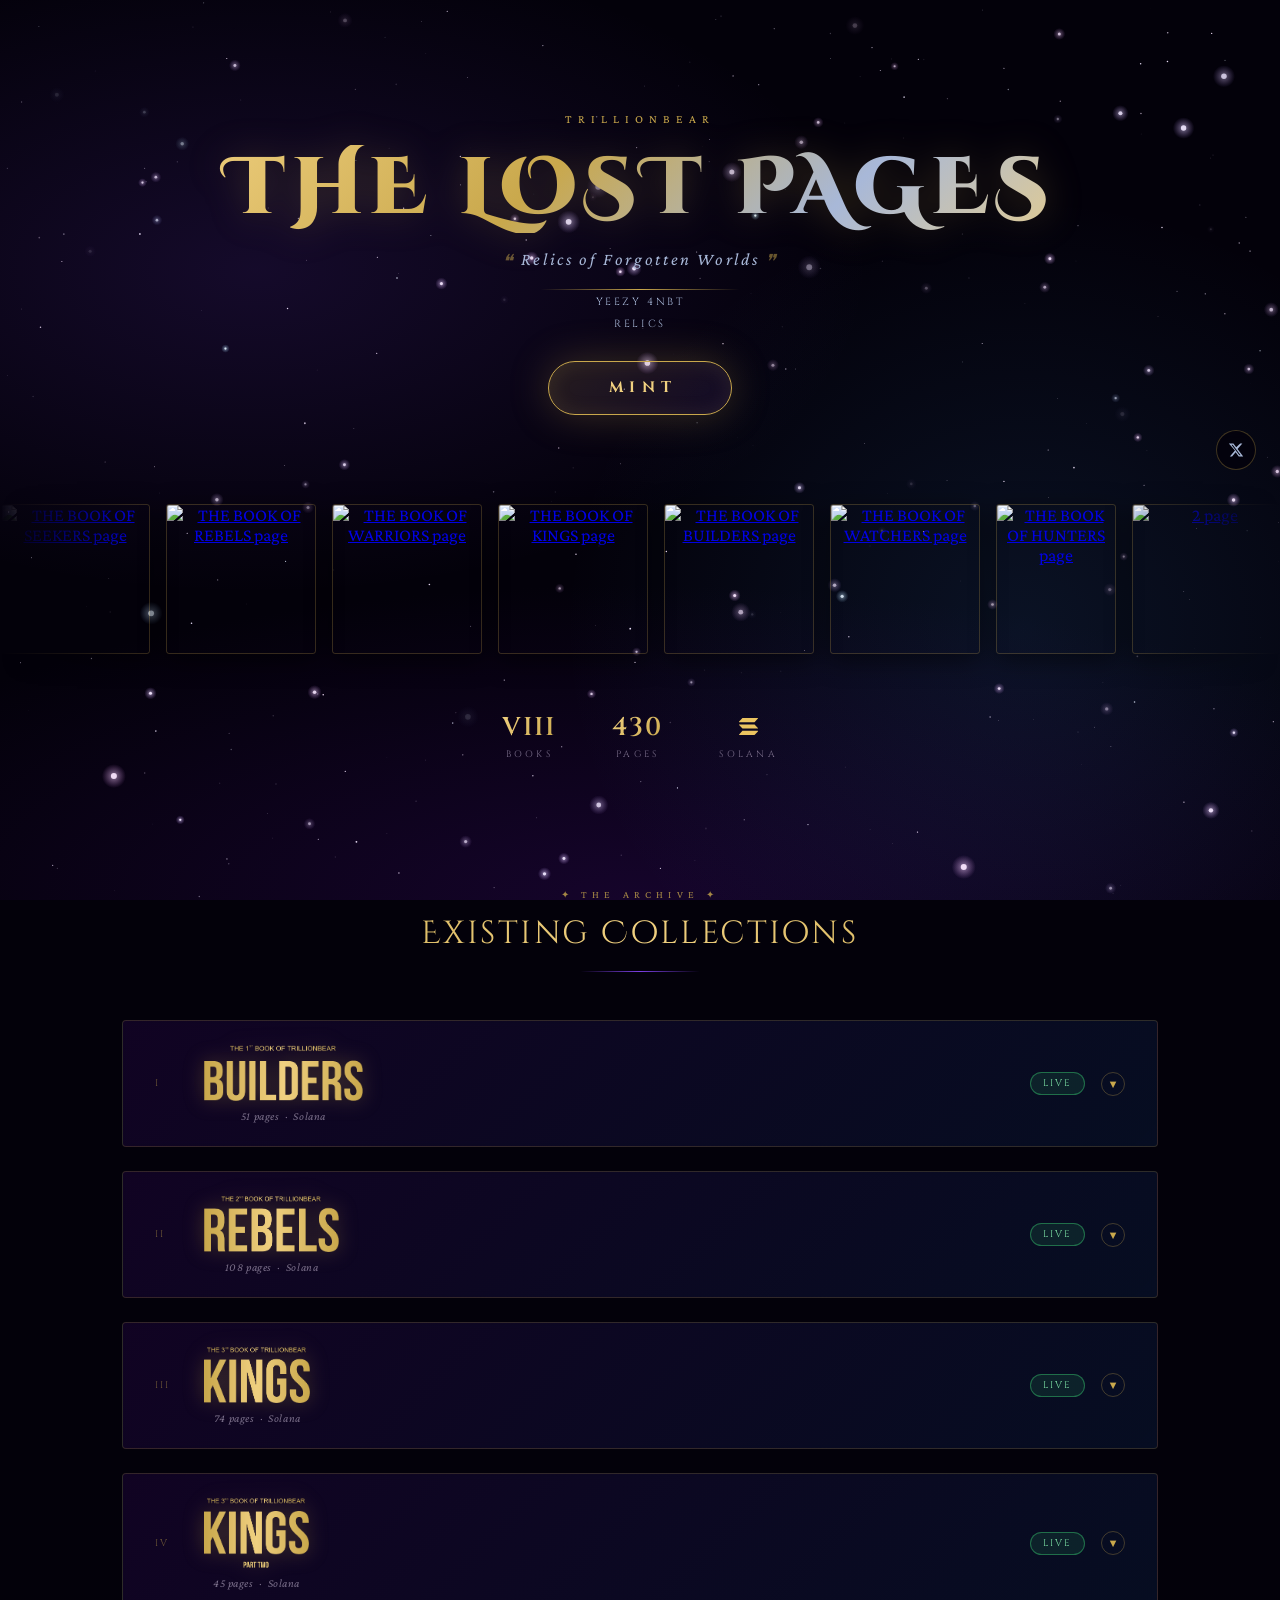
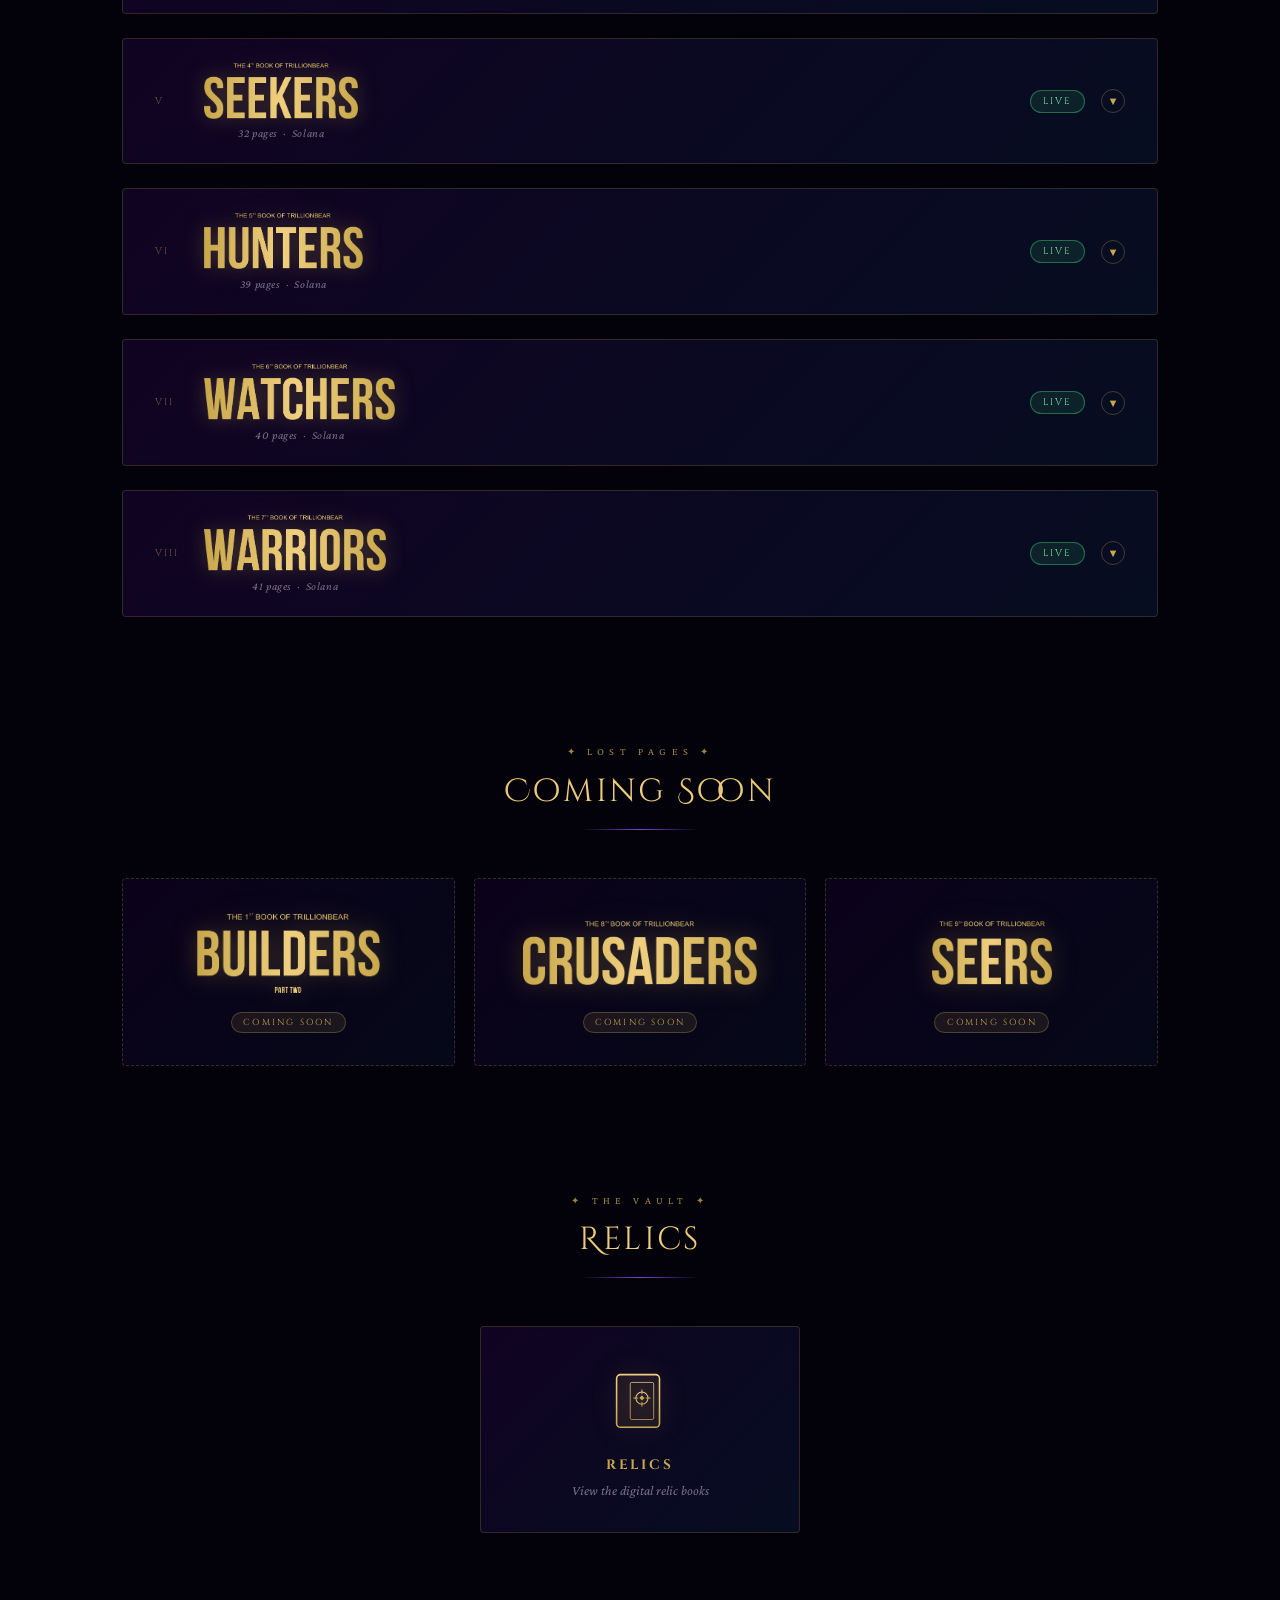
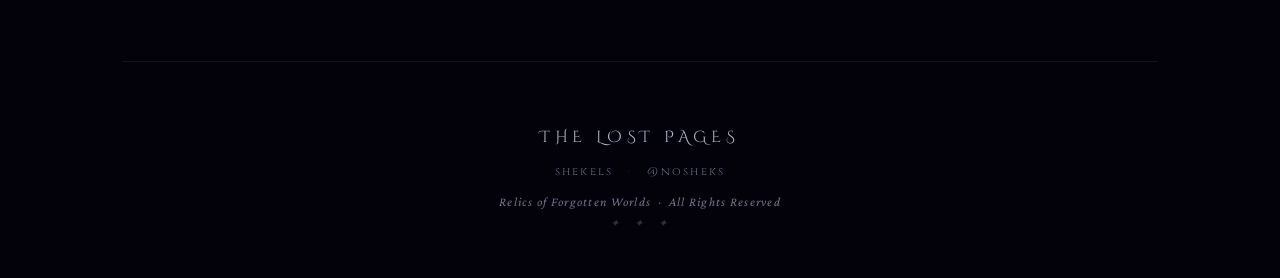
==== commit faa03195: "Add a Relics section under Coming Soon and drop per-book View relic buttons. The homepage now has a " ====
--- a/index.html
+++ b/index.html
@@ -853,6 +853,72 @@
       font-family: 'Cinzel', serif;
     }
 
+    /* ── RELICS SECTION ── */
+    .relics-grid {
+      display: flex;
+      justify-content: center;
+      margin-top: 2rem;
+    }
+
+    .relics-card {
+      display: flex;
+      flex-direction: column;
+      align-items: center;
+      justify-content: center;
+      gap: 1.1rem;
+      width: 100%;
+      max-width: 320px;
+      text-decoration: none;
+      text-align: center;
+      background: linear-gradient(135deg, rgba(26,5,51,0.6), rgba(10,26,58,0.5));
+      border: 1px solid rgba(201,168,76,0.2);
+      border-radius: 4px;
+      padding: 2.1rem 1.5rem 1.9rem;
+      transition: border-color 0.3s, box-shadow 0.3s;
+      backdrop-filter: blur(4px);
+    }
+
+    .relics-card:hover {
+      border-color: rgba(201,168,76,0.5);
+      box-shadow: 0 0 30px rgba(123,63,228,0.2), 0 0 60px rgba(63,143,228,0.1);
+    }
+
+    .relics-mark {
+      width: 78px;
+      height: 78px;
+      color: var(--gold);
+      filter: drop-shadow(0 0 12px rgba(201,168,76,0.3));
+      transition: transform 0.3s, filter 0.3s;
+    }
+
+    .relics-card:hover .relics-mark {
+      transform: scale(1.05);
+      filter: drop-shadow(0 0 16px rgba(201,168,76,0.45));
+    }
+
+    .relics-copy {
+      display: flex;
+      flex-direction: column;
+      align-items: center;
+      gap: 0.4rem;
+    }
+
+    .relics-card h4 {
+      font-family: 'Cinzel', serif;
+      font-size: 0.85rem;
+      letter-spacing: 0.22em;
+      color: var(--gold);
+      margin: 0;
+    }
+
+    .relics-card p {
+      font-size: 0.85rem;
+      color: var(--muted);
+      font-style: italic;
+      line-height: 1.5;
+      margin: 0;
+    }
+
     /* ── FOOTER ── */
     footer {
       text-align: center;
@@ -1370,22 +1436,6 @@
     .upcoming-art { display: block; box-sizing: border-box; width: 100%; height: 84px; padding: 10px 0; object-fit: contain; margin: 0; filter: drop-shadow(0 0 12px rgba(201,168,76,.3)); }
     .upcoming-art.tall { padding: 2px 0; }
     .upcoming-card .upcoming-badge { margin: 0; }
-    .upcoming-main {
-      display: flex;
-      flex-direction: column;
-      align-items: center;
-      justify-content: center;
-      gap: 1.1rem;
-      text-decoration: none;
-      width: 100%;
-      color: inherit;
-    }
-    .upcoming-relic {
-      flex: 0 0 auto;
-      width: auto;
-      min-height: 36px;
-      padding: 0 1.1rem;
-    }
     .project-title[data-art], .visually-hidden { position: absolute; width: 1px; height: 1px; overflow: hidden; clip: rect(0 0 0 0); white-space: nowrap; }
     @media (max-width: 600px) {
       .project-header-left, .project-title-wrap { min-width: 0; }
@@ -1583,7 +1633,6 @@
                 <div class="project-links">
                   <a href="https://nft.4nbt.shop/c/lostpages?book=builders" target="_blank" rel="noopener noreferrer" class="btn-link btn-primary"><svg width="11" height="11" viewBox="0 0 24 24" fill="none" stroke="currentColor" stroke-width="2" stroke-linecap="round" stroke-linejoin="round" aria-hidden="true" style="flex-shrink:0"><path d="M3 7l9-4 9 4-9 4-9-4z"/><path d="M3 12l9 4 9-4"/><path d="M3 17l9 4 9-4"/></svg>4NBT Market<span class="btn-arrow">&#8599;</span></a>
                   <a href="https://x.com/trillionbear/status/1903343718381330710" target="_blank" rel="noopener" class="btn-link btn-secondary"><svg width="11" height="11" viewBox="0 0 24 24" fill="currentColor" aria-hidden="true" style="flex-shrink:0"><path d="M18.244 2.25h3.308l-7.227 8.26 8.502 11.24H16.17l-4.714-6.231-5.401 6.231H2.742l7.73-8.835L1.254 2.25H8.08l4.259 5.63L18.244 2.25zm-1.161 17.52h1.833L7.084 4.126H5.117z"/></svg> Read the Book<span class="btn-arrow">&#8599;</span></a>
-                  <a href="/relics/#builders" class="btn-link btn-secondary" aria-label="View the Book of Builders relic"><svg width="11" height="11" viewBox="0 0 24 24" fill="none" stroke="currentColor" stroke-width="2" stroke-linecap="round" stroke-linejoin="round" aria-hidden="true" style="flex-shrink:0"><path d="M4 19.5A2.5 2.5 0 0 1 6.5 17H20"/><path d="M4 4.5A2.5 2.5 0 0 1 6.5 2H20v20H6.5A2.5 2.5 0 0 1 4 19.5z"/><path d="M8 7h8M8 11h6"/></svg>View relic</a>
                 </div>
 </div>
             </div>
@@ -1637,7 +1686,6 @@
                 <div class="project-links">
                   <a href="https://nft.4nbt.shop/c/lostpages?book=rebels" target="_blank" rel="noopener noreferrer" class="btn-link btn-primary"><svg width="11" height="11" viewBox="0 0 24 24" fill="none" stroke="currentColor" stroke-width="2" stroke-linecap="round" stroke-linejoin="round" aria-hidden="true" style="flex-shrink:0"><path d="M3 7l9-4 9 4-9 4-9-4z"/><path d="M3 12l9 4 9-4"/><path d="M3 17l9 4 9-4"/></svg>4NBT Market<span class="btn-arrow">&#8599;</span></a>
                   <a href="https://x.com/trillionbear/status/1904056341267677221" target="_blank" rel="noopener" class="btn-link btn-secondary"><svg width="11" height="11" viewBox="0 0 24 24" fill="currentColor" aria-hidden="true" style="flex-shrink:0"><path d="M18.244 2.25h3.308l-7.227 8.26 8.502 11.24H16.17l-4.714-6.231-5.401 6.231H2.742l7.73-8.835L1.254 2.25H8.08l4.259 5.63L18.244 2.25zm-1.161 17.52h1.833L7.084 4.126H5.117z"/></svg> Read the Book<span class="btn-arrow">&#8599;</span></a>
-                  <a href="/relics/#rebels" class="btn-link btn-secondary" aria-label="View the Book of Rebels relic"><svg width="11" height="11" viewBox="0 0 24 24" fill="none" stroke="currentColor" stroke-width="2" stroke-linecap="round" stroke-linejoin="round" aria-hidden="true" style="flex-shrink:0"><path d="M4 19.5A2.5 2.5 0 0 1 6.5 17H20"/><path d="M4 4.5A2.5 2.5 0 0 1 6.5 2H20v20H6.5A2.5 2.5 0 0 1 4 19.5z"/><path d="M8 7h8M8 11h6"/></svg>View relic</a>
                 </div>
 </div>
             </div>
@@ -1691,7 +1739,6 @@
                 <div class="project-links">
                   <a href="https://nft.4nbt.shop/c/lostpages?book=kings" target="_blank" rel="noopener noreferrer" class="btn-link btn-primary"><svg width="11" height="11" viewBox="0 0 24 24" fill="none" stroke="currentColor" stroke-width="2" stroke-linecap="round" stroke-linejoin="round" aria-hidden="true" style="flex-shrink:0"><path d="M3 7l9-4 9 4-9 4-9-4z"/><path d="M3 12l9 4 9-4"/><path d="M3 17l9 4 9-4"/></svg>4NBT Market<span class="btn-arrow">&#8599;</span></a>
                   <a href="https://x.com/trillionbear/status/1904735663154487417" target="_blank" rel="noopener" class="btn-link btn-secondary"><svg width="11" height="11" viewBox="0 0 24 24" fill="currentColor" aria-hidden="true" style="flex-shrink:0"><path d="M18.244 2.25h3.308l-7.227 8.26 8.502 11.24H16.17l-4.714-6.231-5.401 6.231H2.742l7.73-8.835L1.254 2.25H8.08l4.259 5.63L18.244 2.25zm-1.161 17.52h1.833L7.084 4.126H5.117z"/></svg> Read the Book<span class="btn-arrow">&#8599;</span></a>
-                  <a href="/relics/#kings" class="btn-link btn-secondary" aria-label="View the Book of Kings relic"><svg width="11" height="11" viewBox="0 0 24 24" fill="none" stroke="currentColor" stroke-width="2" stroke-linecap="round" stroke-linejoin="round" aria-hidden="true" style="flex-shrink:0"><path d="M4 19.5A2.5 2.5 0 0 1 6.5 17H20"/><path d="M4 4.5A2.5 2.5 0 0 1 6.5 2H20v20H6.5A2.5 2.5 0 0 1 4 19.5z"/><path d="M8 7h8M8 11h6"/></svg>View relic</a>
                 </div>
 </div>
             </div>
@@ -1745,7 +1792,6 @@
                 <div class="project-links">
                   <a href="https://nft.4nbt.shop/c/lostpages?book=kings-2" target="_blank" rel="noopener noreferrer" class="btn-link btn-primary"><svg width="11" height="11" viewBox="0 0 24 24" fill="none" stroke="currentColor" stroke-width="2" stroke-linecap="round" stroke-linejoin="round" aria-hidden="true" style="flex-shrink:0"><path d="M3 7l9-4 9 4-9 4-9-4z"/><path d="M3 12l9 4 9-4"/><path d="M3 17l9 4 9-4"/></svg>4NBT Market<span class="btn-arrow">&#8599;</span></a>
                   <a href="https://x.com/trillionbear/status/1905417816095760581" target="_blank" rel="noopener" class="btn-link btn-secondary"><svg width="11" height="11" viewBox="0 0 24 24" fill="currentColor" aria-hidden="true" style="flex-shrink:0"><path d="M18.244 2.25h3.308l-7.227 8.26 8.502 11.24H16.17l-4.714-6.231-5.401 6.231H2.742l7.73-8.835L1.254 2.25H8.08l4.259 5.63L18.244 2.25zm-1.161 17.52h1.833L7.084 4.126H5.117z"/></svg> Read the Book<span class="btn-arrow">&#8599;</span></a>
-                  <a href="/relics/#kings-2" class="btn-link btn-secondary" aria-label="View the Book of Kings II relic"><svg width="11" height="11" viewBox="0 0 24 24" fill="none" stroke="currentColor" stroke-width="2" stroke-linecap="round" stroke-linejoin="round" aria-hidden="true" style="flex-shrink:0"><path d="M4 19.5A2.5 2.5 0 0 1 6.5 17H20"/><path d="M4 4.5A2.5 2.5 0 0 1 6.5 2H20v20H6.5A2.5 2.5 0 0 1 4 19.5z"/><path d="M8 7h8M8 11h6"/></svg>View relic</a>
                 </div>
 </div>
             </div>
@@ -1799,7 +1845,6 @@
                 <div class="project-links">
                   <a href="https://nft.4nbt.shop/c/lostpages?book=seekers" target="_blank" rel="noopener noreferrer" class="btn-link btn-primary"><svg width="11" height="11" viewBox="0 0 24 24" fill="none" stroke="currentColor" stroke-width="2" stroke-linecap="round" stroke-linejoin="round" aria-hidden="true" style="flex-shrink:0"><path d="M3 7l9-4 9 4-9 4-9-4z"/><path d="M3 12l9 4 9-4"/><path d="M3 17l9 4 9-4"/></svg>4NBT Market<span class="btn-arrow">&#8599;</span></a>
                   <a href="https://x.com/trillionbear/status/1914824798468792411" target="_blank" rel="noopener" class="btn-link btn-secondary"><svg width="11" height="11" viewBox="0 0 24 24" fill="currentColor" aria-hidden="true" style="flex-shrink:0"><path d="M18.244 2.25h3.308l-7.227 8.26 8.502 11.24H16.17l-4.714-6.231-5.401 6.231H2.742l7.73-8.835L1.254 2.25H8.08l4.259 5.63L18.244 2.25zm-1.161 17.52h1.833L7.084 4.126H5.117z"/></svg> Read the Book<span class="btn-arrow">&#8599;</span></a>
-                  <a href="/relics/#seekers" class="btn-link btn-secondary" aria-label="View the Book of Seekers relic"><svg width="11" height="11" viewBox="0 0 24 24" fill="none" stroke="currentColor" stroke-width="2" stroke-linecap="round" stroke-linejoin="round" aria-hidden="true" style="flex-shrink:0"><path d="M4 19.5A2.5 2.5 0 0 1 6.5 17H20"/><path d="M4 4.5A2.5 2.5 0 0 1 6.5 2H20v20H6.5A2.5 2.5 0 0 1 4 19.5z"/><path d="M8 7h8M8 11h6"/></svg>View relic</a>
                 </div>
 </div>
             </div>
@@ -1852,7 +1897,6 @@
                 <div class="project-links">
                   <a href="https://nft.4nbt.shop/c/lostpages?book=hunters" target="_blank" rel="noopener noreferrer" class="btn-link btn-primary"><svg width="11" height="11" viewBox="0 0 24 24" fill="none" stroke="currentColor" stroke-width="2" stroke-linecap="round" stroke-linejoin="round" aria-hidden="true" style="flex-shrink:0"><path d="M3 7l9-4 9 4-9 4-9-4z"/><path d="M3 12l9 4 9-4"/><path d="M3 17l9 4 9-4"/></svg>4NBT Market<span class="btn-arrow">&#8599;</span></a>
                   <a href="https://x.com/trillionbear/status/1915308095258951999" target="_blank" rel="noopener" class="btn-link btn-secondary"><svg width="11" height="11" viewBox="0 0 24 24" fill="currentColor" aria-hidden="true" style="flex-shrink:0"><path d="M18.244 2.25h3.308l-7.227 8.26 8.502 11.24H16.17l-4.714-6.231-5.401 6.231H2.742l7.73-8.835L1.254 2.25H8.08l4.259 5.63L18.244 2.25zm-1.161 17.52h1.833L7.084 4.126H5.117z"/></svg> Read the Book<span class="btn-arrow">&#8599;</span></a>
-                  <a href="/relics/#hunters" class="btn-link btn-secondary" aria-label="View the Book of Hunters relic"><svg width="11" height="11" viewBox="0 0 24 24" fill="none" stroke="currentColor" stroke-width="2" stroke-linecap="round" stroke-linejoin="round" aria-hidden="true" style="flex-shrink:0"><path d="M4 19.5A2.5 2.5 0 0 1 6.5 17H20"/><path d="M4 4.5A2.5 2.5 0 0 1 6.5 2H20v20H6.5A2.5 2.5 0 0 1 4 19.5z"/><path d="M8 7h8M8 11h6"/></svg>View relic</a>
                 </div>
 </div>
             </div>
@@ -1935,7 +1979,6 @@
                 <div class="project-links">
                   <a href="https://nft.4nbt.shop/c/lostpages?book=watchers" target="_blank" rel="noopener noreferrer" class="btn-link btn-primary"><svg width="11" height="11" viewBox="0 0 24 24" fill="none" stroke="currentColor" stroke-width="2" stroke-linecap="round" stroke-linejoin="round" aria-hidden="true" style="flex-shrink:0"><path d="M3 7l9-4 9 4-9 4-9-4z"/><path d="M3 12l9 4 9-4"/><path d="M3 17l9 4 9-4"/></svg>4NBT Market<span class="btn-arrow">&#8599;</span></a>
                   <a href="https://x.com/trillionbear/status/1922882572368961860" target="_blank" rel="noopener" class="btn-link btn-secondary"><svg width="11" height="11" viewBox="0 0 24 24" fill="currentColor" aria-hidden="true" style="flex-shrink:0"><path d="M18.244 2.25h3.308l-7.227 8.26 8.502 11.24H16.17l-4.714-6.231-5.401 6.231H2.742l7.73-8.835L1.254 2.25H8.08l4.259 5.63L18.244 2.25zm-1.161 17.52h1.833L7.084 4.126H5.117z"/></svg> Read the Book<span class="btn-arrow">&#8599;</span></a>
-                  <a href="/relics/#watchers" class="btn-link btn-secondary" aria-label="View the Book of Watchers relic"><svg width="11" height="11" viewBox="0 0 24 24" fill="none" stroke="currentColor" stroke-width="2" stroke-linecap="round" stroke-linejoin="round" aria-hidden="true" style="flex-shrink:0"><path d="M4 19.5A2.5 2.5 0 0 1 6.5 17H20"/><path d="M4 4.5A2.5 2.5 0 0 1 6.5 2H20v20H6.5A2.5 2.5 0 0 1 4 19.5z"/><path d="M8 7h8M8 11h6"/></svg>View relic</a>
                 </div>
 </div>
             </div>
@@ -2019,7 +2062,6 @@
                 <div class="project-links">
                   <a href="https://nft.4nbt.shop/c/lostpages?book=warriors" target="_blank" rel="noopener noreferrer" class="btn-link btn-primary"><svg width="11" height="11" viewBox="0 0 24 24" fill="none" stroke="currentColor" stroke-width="2" stroke-linecap="round" stroke-linejoin="round" aria-hidden="true" style="flex-shrink:0"><path d="M3 7l9-4 9 4-9 4-9-4z"/><path d="M3 12l9 4 9-4"/><path d="M3 17l9 4 9-4"/></svg>4NBT Market<span class="btn-arrow">&#8599;</span></a>
                   <a href="https://x.com/trillionbear/status/2010921503441682876" target="_blank" rel="noopener" class="btn-link btn-secondary"><svg width="11" height="11" viewBox="0 0 24 24" fill="currentColor" aria-hidden="true" style="flex-shrink:0"><path d="M18.244 2.25h3.308l-7.227 8.26 8.502 11.24H16.17l-4.714-6.231-5.401 6.231H2.742l7.73-8.835L1.254 2.25H8.08l4.259 5.63L18.244 2.25zm-1.161 17.52h1.833L7.084 4.126H5.117z"/></svg>Read the Book<span class="btn-arrow">&#8599;</span></a>
-                  <a href="/relics/#warriors" class="btn-link btn-secondary" aria-label="View the Book of Warriors relic"><svg width="11" height="11" viewBox="0 0 24 24" fill="none" stroke="currentColor" stroke-width="2" stroke-linecap="round" stroke-linejoin="round" aria-hidden="true" style="flex-shrink:0"><path d="M4 19.5A2.5 2.5 0 0 1 6.5 17H20"/><path d="M4 4.5A2.5 2.5 0 0 1 6.5 2H20v20H6.5A2.5 2.5 0 0 1 4 19.5z"/><path d="M8 7h8M8 11h6"/></svg>View relic</a>
                 </div>
               </div>
             </div>
@@ -2036,30 +2078,52 @@
     </div>
 
     <div class="upcoming-grid">
-      <div class="upcoming-card">
-        <a href="https://x.com/trillionbear/status/2011169136538243085?s=20" target="_blank" rel="noopener noreferrer" class="upcoming-main">
-          <img class="upcoming-art tall" src="assets/covers/builders-2.webp" alt="" width="413" height="181" decoding="async">
-          <h4 class="visually-hidden">BUILDERS 2</h4>
-          <span class="upcoming-badge">Coming Soon</span>
-        </a>
-        <a href="/relics/#builders-2" class="btn-link btn-secondary upcoming-relic" aria-label="View the Book of Builders II relic">View relic</a>
-      </div>
-      <div class="upcoming-card">
-        <a href="https://x.com/trillionbear/status/2011243871477305852?s=20" target="_blank" rel="noopener noreferrer" class="upcoming-main">
-          <img class="upcoming-art" src="assets/covers/crusaders.webp" alt="" width="550" height="151" decoding="async">
-          <h4 class="visually-hidden">CRUSADERS</h4>
-          <span class="upcoming-badge">Coming Soon</span>
-        </a>
-        <a href="/relics/#crusaders" class="btn-link btn-secondary upcoming-relic" aria-label="View the Book of Crusaders relic">View relic</a>
-      </div>
-      <div class="upcoming-card">
-        <a href="https://x.com/trillionbear/status/2108654075222843842" target="_blank" rel="noopener noreferrer" class="upcoming-main">
-          <img class="upcoming-art" src="assets/covers/seers.webp" alt="" width="292" height="156" decoding="async">
-          <h4 class="visually-hidden">SEERS</h4>
-          <span class="upcoming-badge">Coming Soon</span>
-        </a>
-        <a href="/relics/#seers" class="btn-link btn-secondary upcoming-relic" aria-label="View the Book of Seers relic">View relic</a>
-      </div>
+      <a href="https://x.com/trillionbear/status/2011169136538243085?s=20" target="_blank" rel="noopener noreferrer" class="upcoming-card">
+        <img class="upcoming-art tall" src="assets/covers/builders-2.webp" alt="" width="413" height="181" decoding="async">
+        <h4 class="visually-hidden">BUILDERS 2</h4>
+        <span class="upcoming-badge">Coming Soon</span>
+      </a>
+      <a href="https://x.com/trillionbear/status/2011243871477305852?s=20" target="_blank" rel="noopener noreferrer" class="upcoming-card">
+        <img class="upcoming-art" src="assets/covers/crusaders.webp" alt="" width="550" height="151" decoding="async">
+        <h4 class="visually-hidden">CRUSADERS</h4>
+        <span class="upcoming-badge">Coming Soon</span>
+      </a>
+      <a href="https://x.com/trillionbear/status/2108654075222843842" target="_blank" rel="noopener noreferrer" class="upcoming-card">
+        <img class="upcoming-art" src="assets/covers/seers.webp" alt="" width="292" height="156" decoding="async">
+        <h4 class="visually-hidden">SEERS</h4>
+        <span class="upcoming-badge">Coming Soon</span>
+      </a>
+    </div>
+  </section>
+
+  <section id="relics">
+    <div class="section-header">
+      <div class="section-eyebrow">✦ The Vault ✦</div>
+      <div class="section-title">Relics</div>
+      <div class="section-line"></div>
+    </div>
+
+    <div class="relics-grid">
+      <a href="/relics/" class="relics-card">
+        <svg class="relics-mark" viewBox="0 0 80 80" width="78" height="78" aria-hidden="true">
+          <defs>
+            <linearGradient id="relicGold" x1="0" y1="0" x2="0" y2="1">
+              <stop offset="0" stop-color="#f0d080"/>
+              <stop offset="1" stop-color="#c9a84c"/>
+            </linearGradient>
+          </defs>
+          <path d="M20 14h36a4 4 0 0 1 4 4v46a4 4 0 0 1-4 4H20a4 4 0 0 1-4-4V18a4 4 0 0 1 4-4z" fill="rgba(201,168,76,0.08)" stroke="url(#relicGold)" stroke-width="1.6"/>
+          <path d="M24 14v54" fill="none" stroke="url(#relicGold)" stroke-width="1.4"/>
+          <rect x="30" y="22" width="24" height="38" rx="1.5" fill="none" stroke="url(#relicGold)" stroke-width="0.9" opacity="0.85"/>
+          <circle cx="42" cy="38" r="6.2" fill="none" stroke="url(#relicGold)" stroke-width="1.1"/>
+          <path d="M42 29.5v4.2M42 42.3v4.2M33.5 38h4.2M46.3 38h4.2" fill="none" stroke="url(#relicGold)" stroke-width="0.9" stroke-linecap="round"/>
+          <path d="M39.4 38l2.6-2.6 2.6 2.6-2.6 2.6z" fill="url(#relicGold)" opacity="0.9"/>
+        </svg>
+        <div class="relics-copy">
+          <h4>RELICS</h4>
+          <p>View the digital relic books</p>
+        </div>
+      </a>
     </div>
   </section>
 
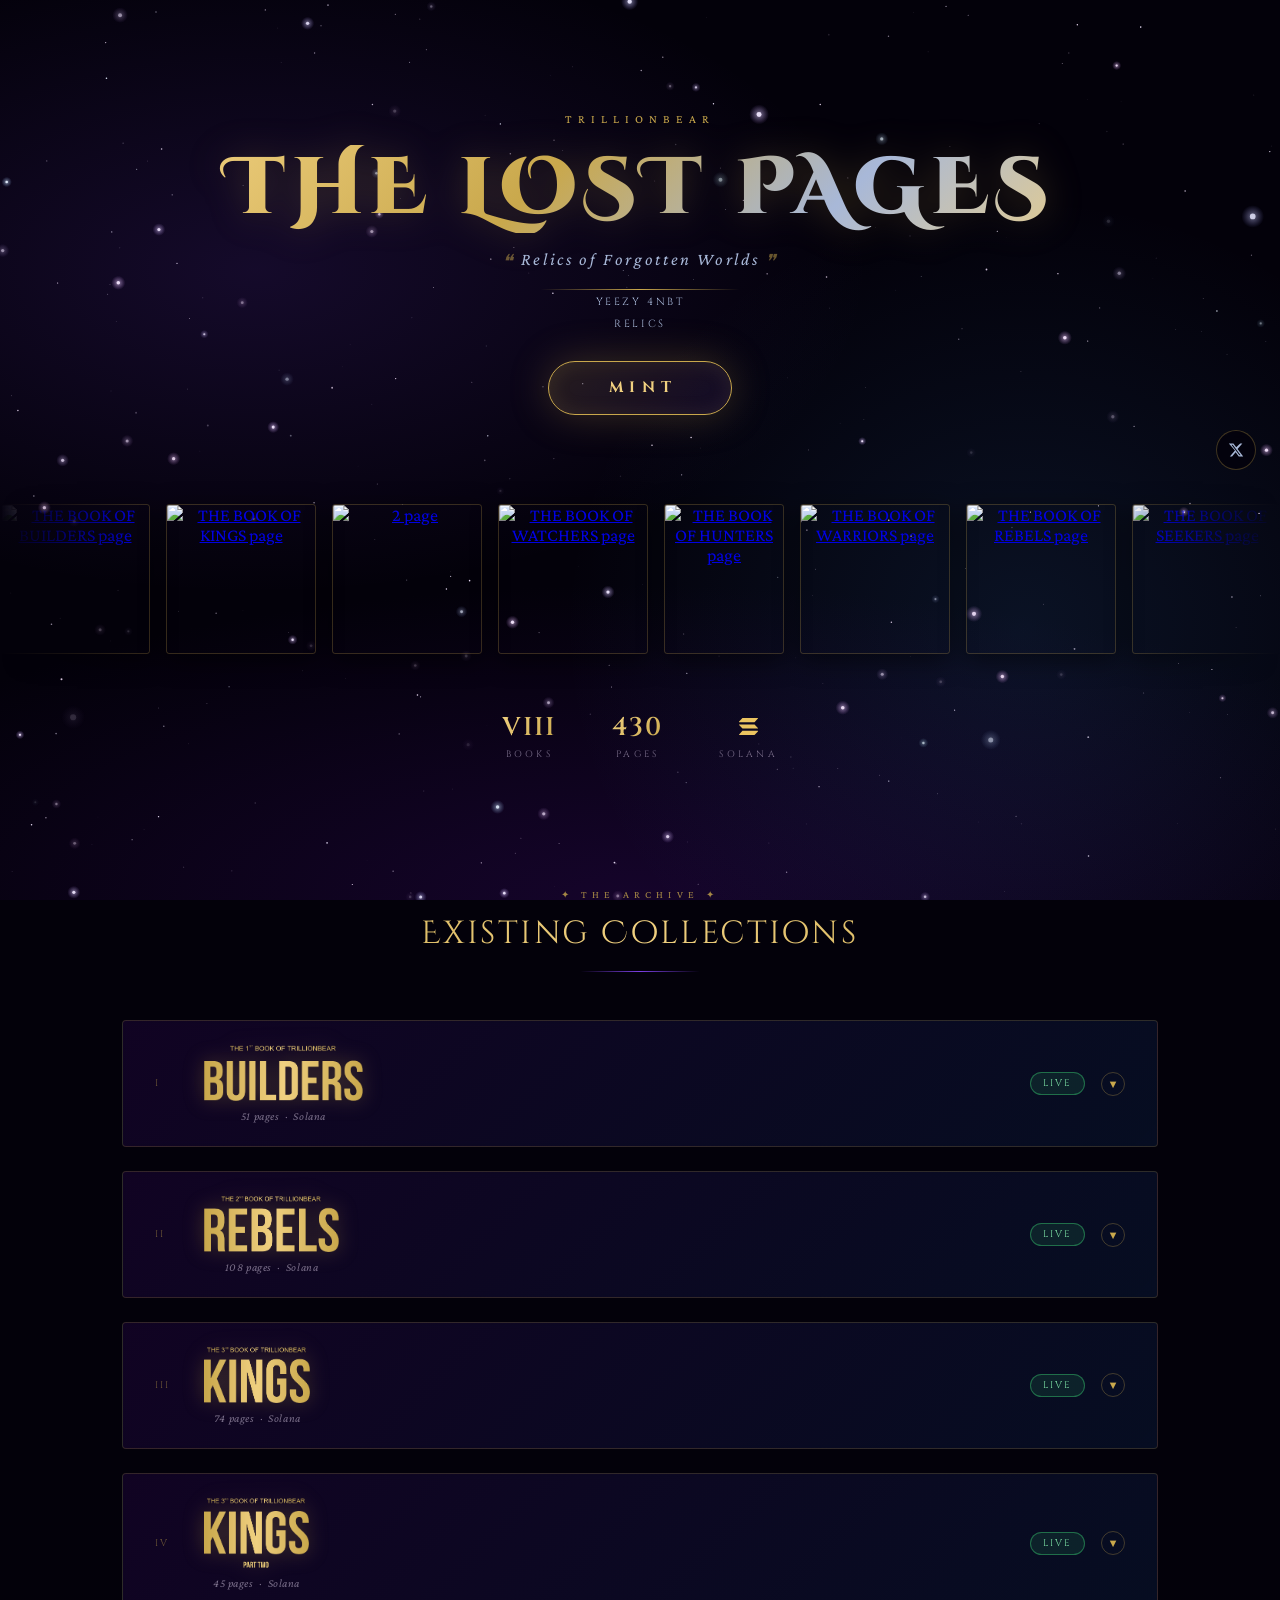
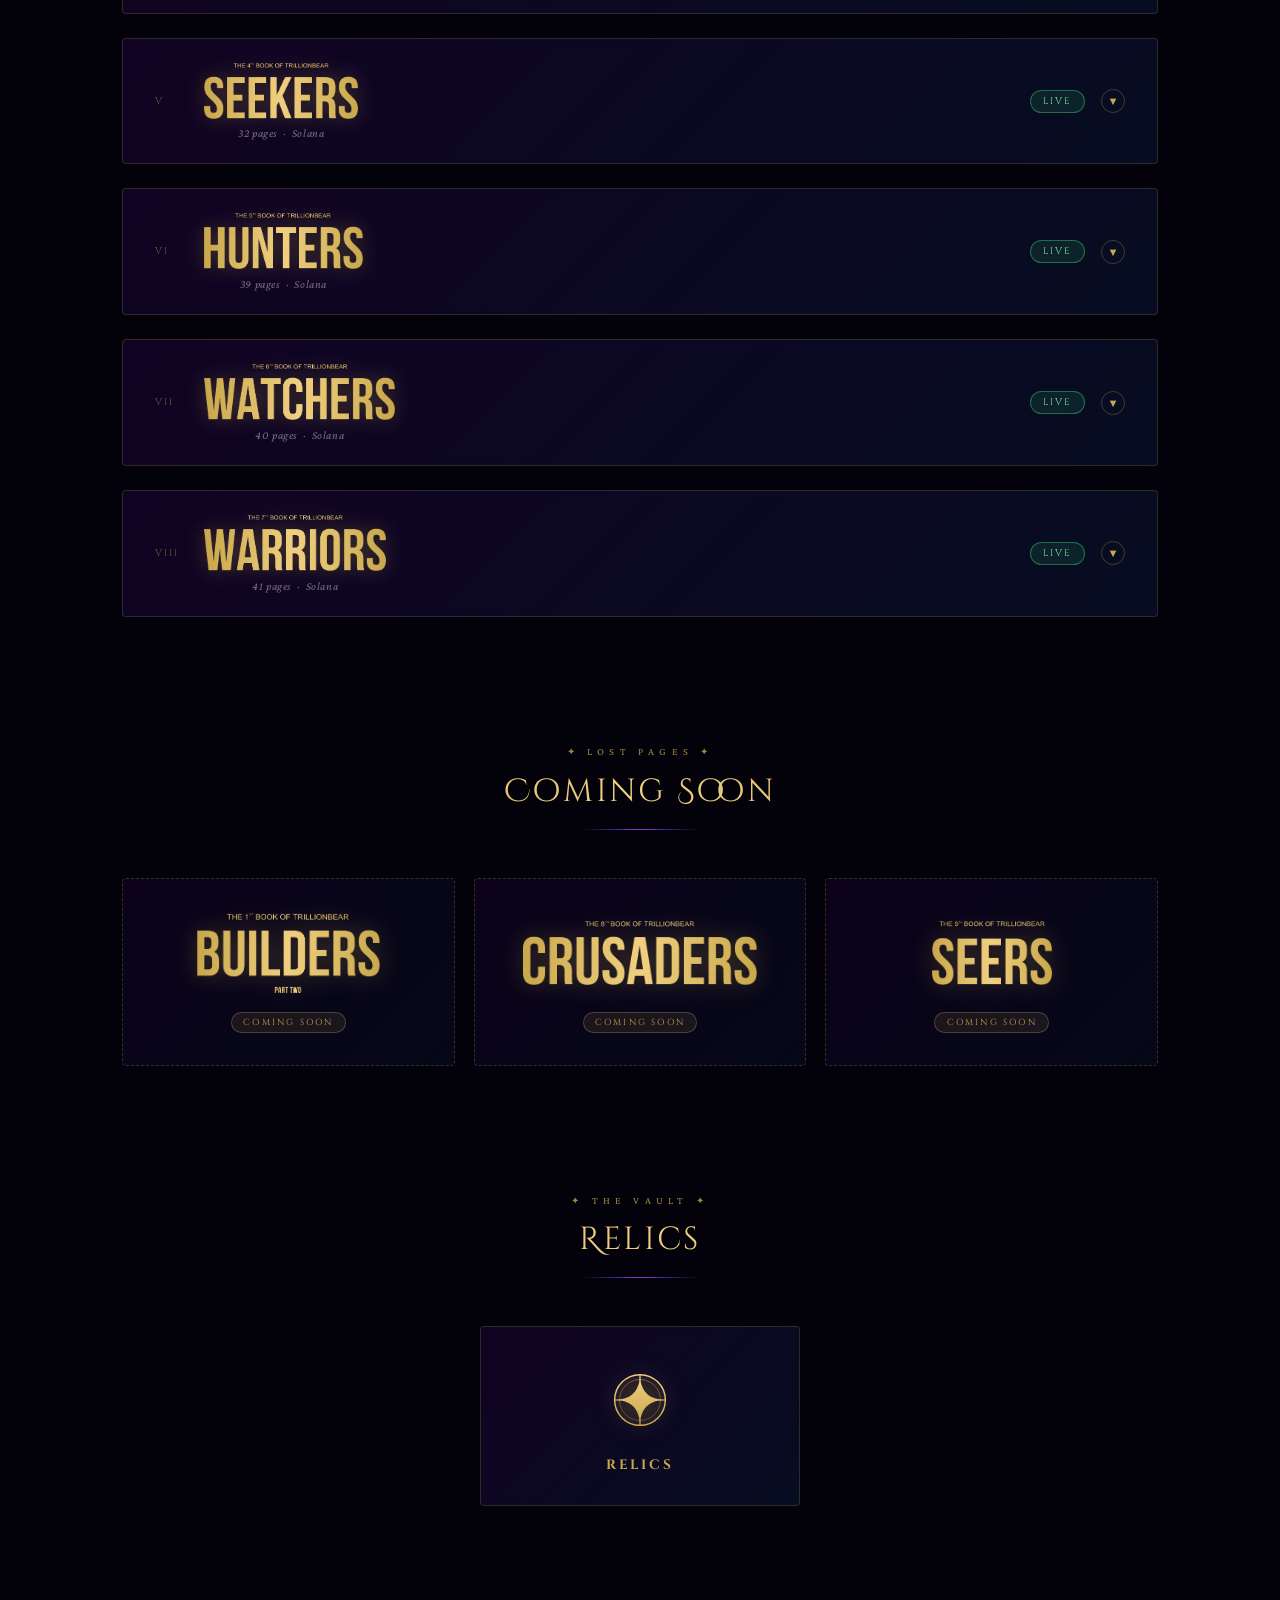
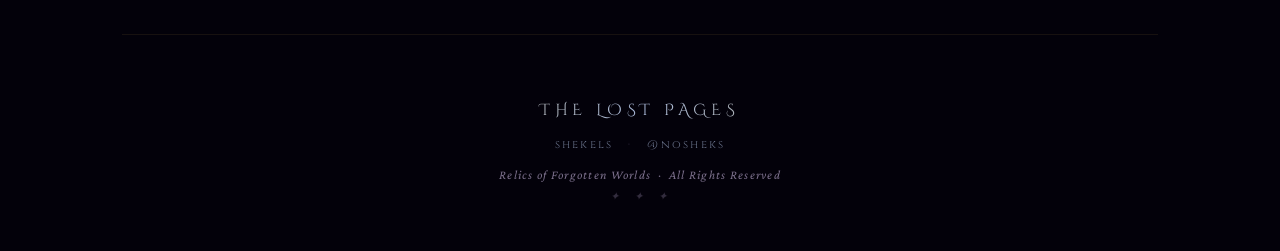
==== commit dab65486: "Make the Relics card say only Relics, with a general sigil. The homepage card no longer calls them b" ====
--- a/index.html
+++ b/index.html
@@ -896,26 +896,11 @@
       filter: drop-shadow(0 0 16px rgba(201,168,76,0.45));
     }
 
-    .relics-copy {
-      display: flex;
-      flex-direction: column;
-      align-items: center;
-      gap: 0.4rem;
-    }
-
     .relics-card h4 {
       font-family: 'Cinzel', serif;
       font-size: 0.85rem;
       letter-spacing: 0.22em;
       color: var(--gold);
-      margin: 0;
-    }
-
-    .relics-card p {
-      font-size: 0.85rem;
-      color: var(--muted);
-      font-style: italic;
-      line-height: 1.5;
       margin: 0;
     }
 
@@ -2112,17 +2097,12 @@
               <stop offset="1" stop-color="#c9a84c"/>
             </linearGradient>
           </defs>
-          <path d="M20 14h36a4 4 0 0 1 4 4v46a4 4 0 0 1-4 4H20a4 4 0 0 1-4-4V18a4 4 0 0 1 4-4z" fill="rgba(201,168,76,0.08)" stroke="url(#relicGold)" stroke-width="1.6"/>
-          <path d="M24 14v54" fill="none" stroke="url(#relicGold)" stroke-width="1.4"/>
-          <rect x="30" y="22" width="24" height="38" rx="1.5" fill="none" stroke="url(#relicGold)" stroke-width="0.9" opacity="0.85"/>
-          <circle cx="42" cy="38" r="6.2" fill="none" stroke="url(#relicGold)" stroke-width="1.1"/>
-          <path d="M42 29.5v4.2M42 42.3v4.2M33.5 38h4.2M46.3 38h4.2" fill="none" stroke="url(#relicGold)" stroke-width="0.9" stroke-linecap="round"/>
-          <path d="M39.4 38l2.6-2.6 2.6 2.6-2.6 2.6z" fill="url(#relicGold)" opacity="0.9"/>
+          <circle cx="40" cy="40" r="26" fill="rgba(201,168,76,0.08)" stroke="url(#relicGold)" stroke-width="1.5"/>
+          <circle cx="40" cy="40" r="21" fill="none" stroke="url(#relicGold)" stroke-width="0.7" opacity="0.5"/>
+          <path d="M40 14v6M40 60v6M14 40h6M60 40h6" fill="none" stroke="url(#relicGold)" stroke-width="1.15" stroke-linecap="round"/>
+          <path d="M40 16C41.4 31.5 48.5 38.6 64 40C48.5 41.4 41.4 48.5 40 64C38.6 48.5 31.5 41.4 16 40C31.5 38.6 38.6 31.5 40 16Z" fill="url(#relicGold)"/>
         </svg>
-        <div class="relics-copy">
-          <h4>RELICS</h4>
-          <p>View the digital relic books</p>
-        </div>
+        <h4>RELICS</h4>
       </a>
     </div>
   </section>
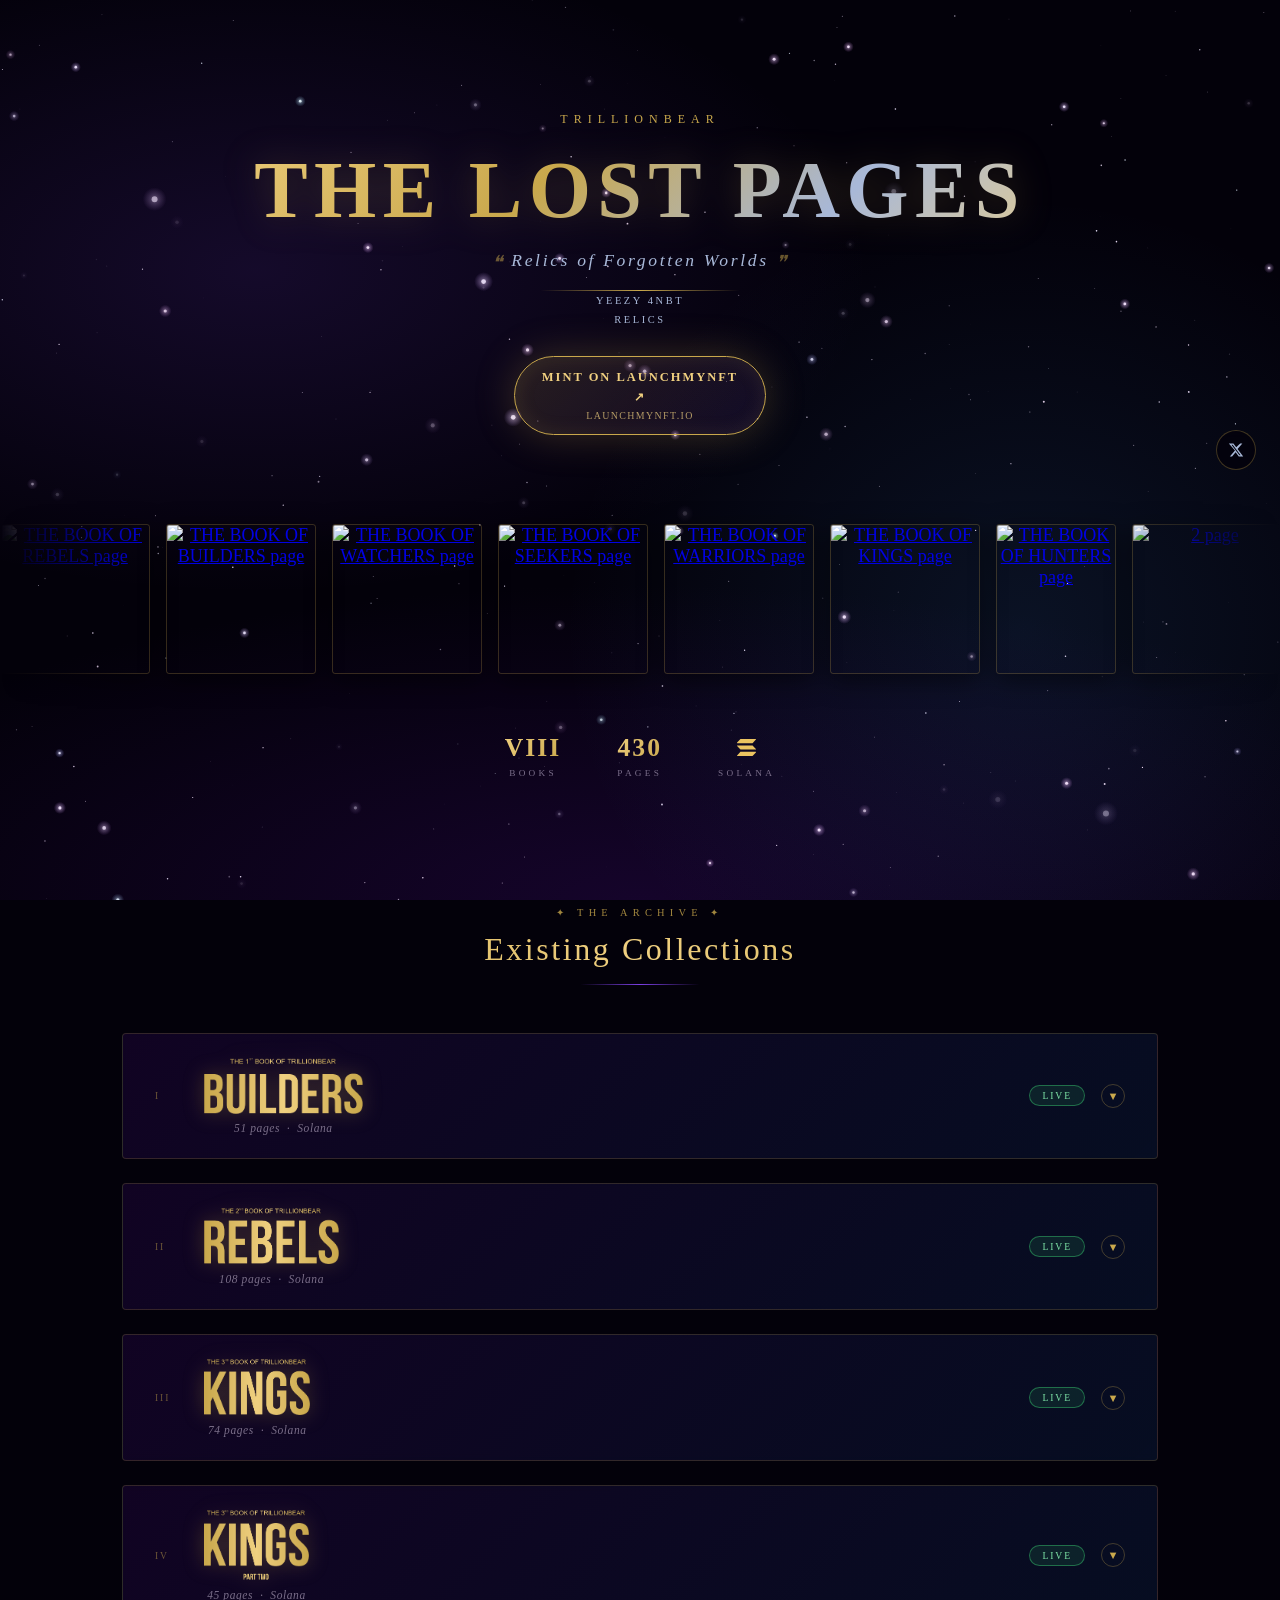
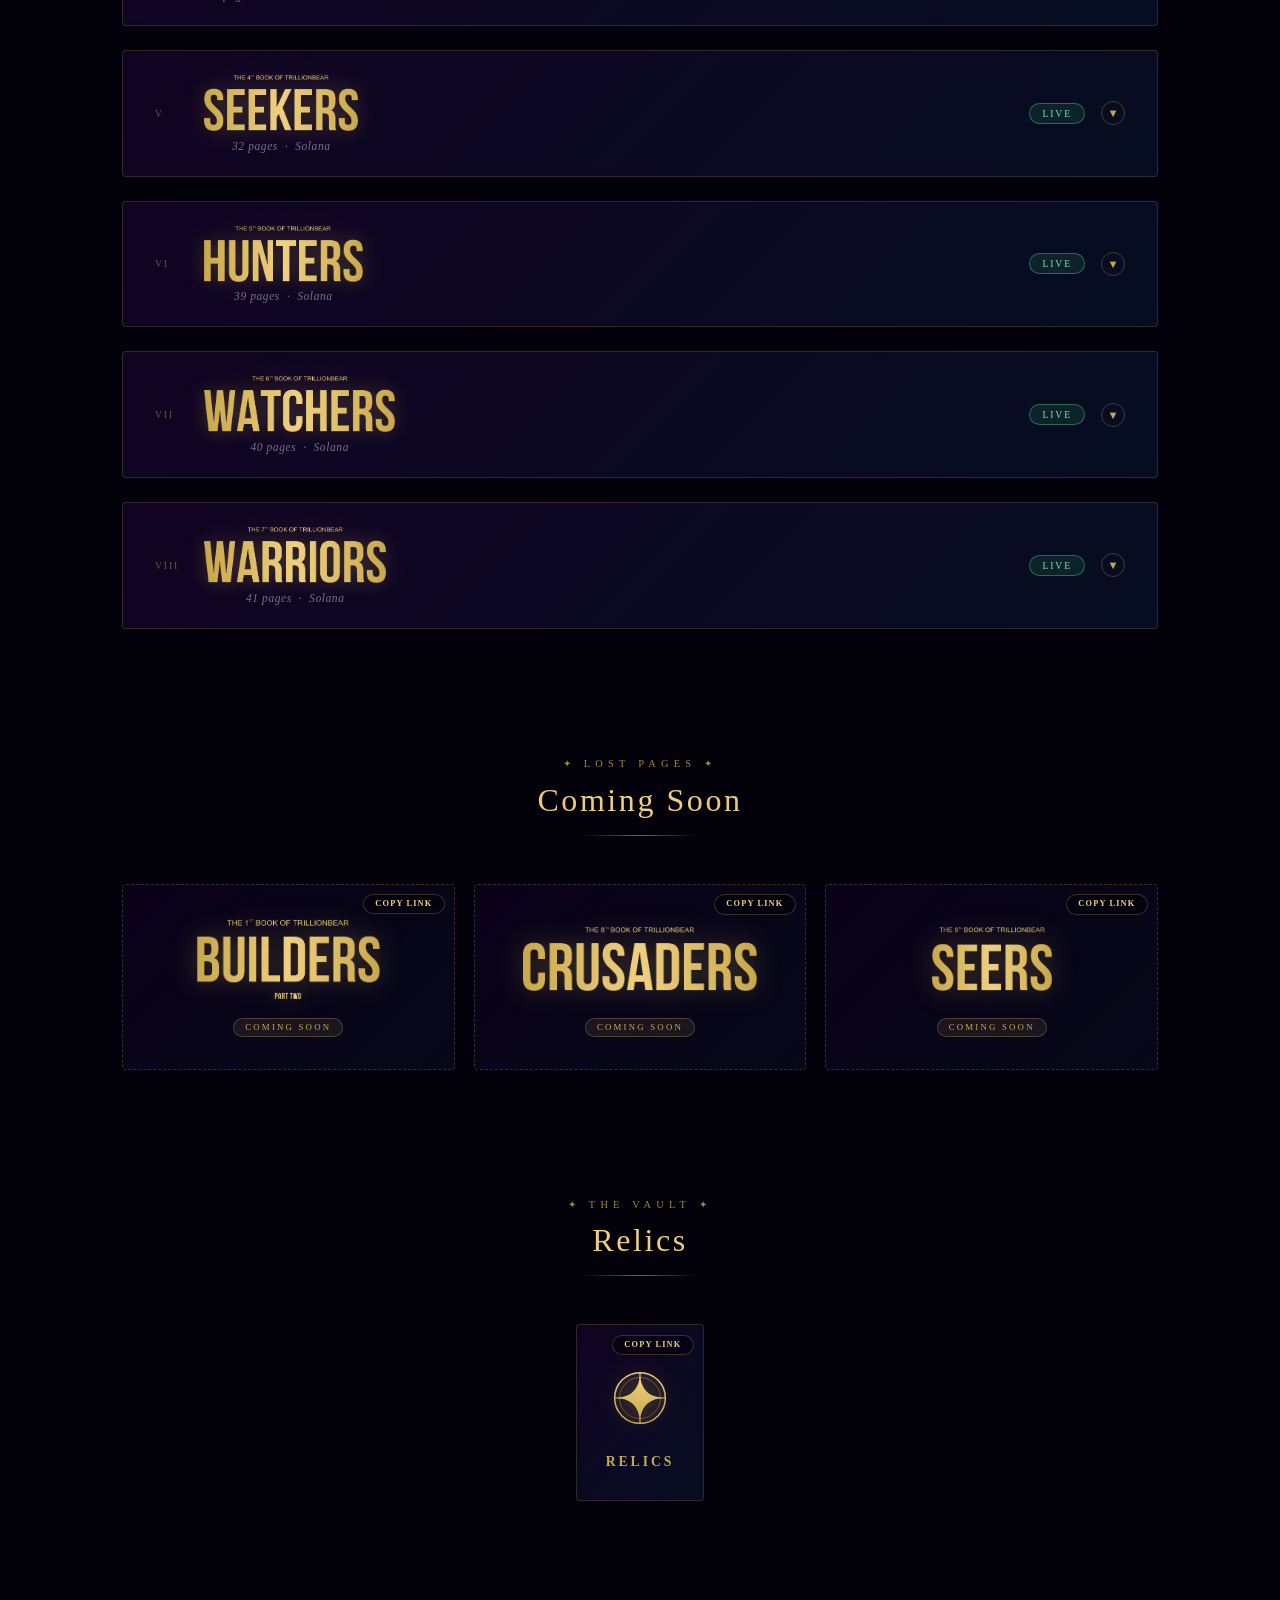
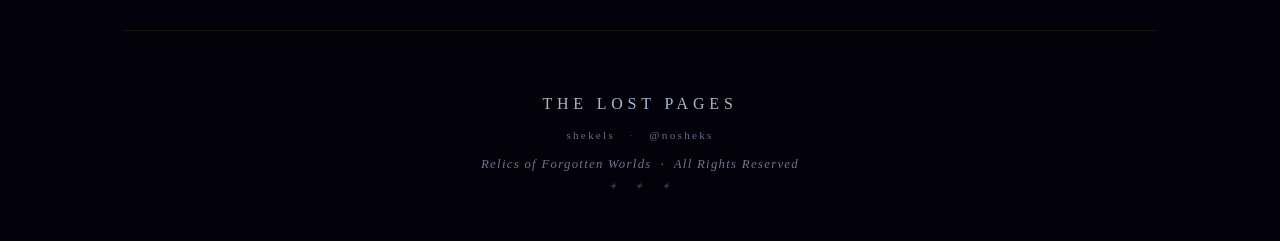
==== commit 988b9085: "Harden both pages and add a shareable link for every page. Move scripts and styles out of the HTML s" ====
--- a/index.html
+++ b/index.html
@@ -3,11 +3,10 @@
 <head>
   <meta charset="UTF-8" />
   <meta name="viewport" content="width=device-width, initial-scale=1.0"/>
+  <meta http-equiv="Content-Security-Policy" content="default-src 'self'; object-src 'none'; base-uri 'self'; form-action 'self'; frame-src 'none'; script-src 'self' 'sha256-5tkW6zTzkS2KBH+McD9u4/BoltWKxNUQMT+TCJt2cjY='; style-src 'self' https://fonts.googleapis.com; img-src 'self' data: https://img-cdn.magiceden.dev https://na-assets.pinit.io https://gateway.pinit.io; font-src 'self' https://fonts.gstatic.com; connect-src 'self'; media-src 'self'; worker-src 'none'; manifest-src 'self'; upgrade-insecure-requests">
+  <meta name="referrer" content="strict-origin-when-cross-origin">
   <meta name="theme-color" content="#03010a"/>
-  <link rel="icon" href="/favicon.ico" sizes="any"/>
   <link rel="icon" type="image/svg+xml" href="[data-uri]"/>
-  <link rel="apple-touch-icon" href="/icon-180.png"/>
-  <link rel="manifest" href="/site.webmanifest"/>
   <title>The Lost Pages — Trillionbear NFT Collection on Solana</title>
   <meta name="description" content="The Lost Pages — Relics of Forgotten Worlds. A seven-part Trillionbear NFT collection on Solana by shekels (@nosheks)." />
   <link rel="canonical" href="https://thelostpages.net/" />
@@ -33,1402 +32,7 @@
   <meta name="twitter:description" content="Relics of Forgotten Worlds — The Trillionbear NFT collection on Solana." />
   <meta name="twitter:image" content="https://thelostpages.net/thumbnail.png" />
   <link href="https://fonts.googleapis.com/css2?family=Cinzel+Decorative:wght@400;700;900&family=Cinzel:wght@500;600;700&family=Crimson+Pro:ital,wght@0,300;0,400;1,300;1,400&display=swap" rel="stylesheet"/>
-  <style>
-    :root {
-      --void: #03010a;
-      --deep: #07021a;
-      --nebula1: #1a0533;
-      --nebula2: #0a1a3a;
-      --gold: #c9a84c;
-      --gold-light: #f0d080;
-      --silver: #a8b8d8;
-      --glow: #7b3fe4;
-      --glow2: #3f8fe4;
-      --text: #d8cfe8;
-      --muted: #7a6e8a;
-    }
-
-    *, *::before, *::after { box-sizing: border-box; margin: 0; padding: 0; }
-    img { height: auto; }
-
-    html { scroll-behavior: smooth; }
-
-    html {
-      background: var(--void);
-      height: 100%;
-    }
-
-    body {
-      background: var(--void);
-      color: var(--text);
-      font-family: 'Crimson Pro', Georgia, serif;
-      font-size: 18px;
-      overflow-x: hidden;
-      min-height: 100%;
-      -webkit-overflow-scrolling: touch;
-      overscroll-behavior: none;
-    }
-
-    /* ── STARFIELD ── */
-    #starfield {
-      position: fixed;
-      top: 0;
-      left: 0;
-      width: 100%;
-      height: 100vh;
-      height: 100lvh; /* largest viewport, so the phone address bar showing/hiding doesn't resize it */
-      z-index: 0;
-      pointer-events: none;
-    }
-
-    /* ── NEBULA BG ── */
-    .nebula-bg {
-      position: fixed;
-      inset: 0;
-      z-index: 0;
-      background:
-        radial-gradient(ellipse 80% 60% at 20% 30%, rgba(123,63,228,0.15) 0%, transparent 60%),
-        radial-gradient(ellipse 60% 80% at 80% 70%, rgba(63,143,228,0.12) 0%, transparent 60%),
-        radial-gradient(ellipse 100% 50% at 50% 100%, rgba(26,5,51,0.8) 0%, transparent 70%),
-        var(--void);
-      pointer-events: none;
-    }
-
-    /* ── WRAPPER ── */
-    .site-wrap {
-      position: relative;
-      z-index: 1;
-      max-width: 1100px;
-      margin: 0 auto;
-      padding: 0 2rem;
-    }
-
-    /* ── HEADER ── */
-    header {
-      position: relative;
-      text-align: center;
-      padding: 7rem 2rem 4rem;
-    }
-
-    .header-rune {
-      font-size: 0.75rem;
-      letter-spacing: 0.5em;
-      color: var(--gold);
-      text-transform: uppercase;
-      opacity: 0.7;
-      margin-bottom: 1.2rem;
-      animation: fadeDown 1.2s ease both;
-    }
-
-    h1 {
-      font-family: 'Cinzel Decorative', serif;
-      font-size: clamp(2.2rem, 7vw, 5rem);
-      font-weight: 900;
-      background: linear-gradient(135deg, var(--gold-light) 0%, var(--gold) 40%, var(--silver) 70%, var(--gold-light) 100%);
-      -webkit-background-clip: text;
-      -webkit-text-fill-color: transparent;
-      background-clip: text;
-      letter-spacing: 0.08em;
-      line-height: 1.1;
-      animation: fadeDown 1.4s ease both, titleGlow 7s ease-in-out 1.4s infinite;
-      filter: drop-shadow(0 0 18px rgba(201,168,76,0.25));
-    }
-
-    .header-sub {
-      margin-top: 1rem;
-      font-style: italic;
-      color: var(--silver);
-      opacity: 0.7;
-      font-size: 1.1rem;
-      letter-spacing: 0.15em;
-      animation: fadeDown 1.6s ease both;
-    }
-
-    .header-divider {
-      width: 200px;
-      height: 1px;
-      background: linear-gradient(90deg, transparent, var(--gold), transparent);
-      margin: 1rem auto 0;
-      animation: expandWidth 1.8s ease both;
-    }
-
-    /* ── NAV ── */
-    nav {
-      display: flex;
-      flex-direction: column;
-      align-items: center;
-      gap: 0.5rem;
-      padding: 0.3rem 0 2rem;
-      animation: fadeDown 2s ease both;
-    }
-
-    nav a {
-      font-family: 'Cinzel', serif;
-      font-size: 0.65rem;
-      letter-spacing: 0.25em;
-      text-transform: uppercase;
-      color: var(--silver);
-      text-decoration: none;
-      transition: color 0.3s, text-shadow 0.3s;
-      position: relative;
-    }
-
-    nav a::after {
-      content: '';
-      position: absolute;
-      bottom: -4px; left: 0; right: 0;
-      height: 1px;
-      background: var(--gold);
-      transform: scaleX(0);
-      transition: transform 0.3s;
-    }
-
-    nav a:hover { color: var(--gold-light); text-shadow: 0 0 12px rgba(240,208,128,0.5); }
-    nav a:hover::after { transform: scaleX(1); }
-
-    nav a.mint-btn {
-      margin-top: 1.4rem;
-      padding: 0.95rem 3.4rem;
-      border: 1px solid var(--gold);
-      border-radius: 999px;
-      background: linear-gradient(135deg, rgba(201,168,76,0.15), rgba(123,63,228,0.1));
-      letter-spacing: 0.4em;
-      font-size: 0.95rem;
-      font-weight: 700;
-      text-indent: 0.4em;
-      color: var(--gold-light);
-      box-shadow: 0 0 40px rgba(201,168,76,0.25), inset 0 0 20px rgba(201,168,76,0.12);
-      transition: all 0.3s;
-    }
-    nav a.mint-btn::after { display: none; }
-    nav a.mint-btn:hover {
-      background: linear-gradient(135deg, rgba(201,168,76,0.3), rgba(123,63,228,0.25));
-      box-shadow: 0 0 30px rgba(201,168,76,0.4), inset 0 0 20px rgba(201,168,76,0.15);
-      transform: translateY(-1px);
-    }
-
-    /* ── SOCIAL BAR ── */
-    .social-bar {
-      position: fixed;
-      top: 50%;
-      right: 1.5rem;
-      transform: translateY(-50%);
-      z-index: 100;
-      display: flex;
-      flex-direction: column;
-      gap: 1rem;
-    }
-
-    .social-bar a {
-      display: flex;
-      align-items: center;
-      justify-content: center;
-      width: 40px;
-      height: 40px;
-      border: 1px solid rgba(201,168,76,0.3);
-      border-radius: 50%;
-      color: var(--silver);
-      text-decoration: none;
-      font-size: 0.8rem;
-      transition: all 0.3s;
-      background: rgba(3,1,10,0.7);
-      backdrop-filter: blur(6px);
-    }
-
-    .social-bar a:hover {
-      border-color: var(--gold);
-      color: var(--gold-light);
-      box-shadow: 0 0 15px rgba(201,168,76,0.4);
-    }
-
-    /* ── SECTIONS ── */
-    section {
-      padding: 4rem 0;
-    }
-
-    .section-header {
-      text-align: center;
-      margin-bottom: 3rem;
-    }
-
-    .section-eyebrow {
-      font-size: 0.65rem;
-      letter-spacing: 0.5em;
-      text-transform: uppercase;
-      color: var(--gold);
-      opacity: 0.8;
-      margin-bottom: 0.8rem;
-    }
-
-    .section-title {
-      font-family: 'Cinzel Decorative', serif;
-      font-size: clamp(1.3rem, 3vw, 2rem);
-      background: linear-gradient(90deg, var(--gold) 0%, var(--gold-light) 50%, var(--gold) 100%);
-      -webkit-background-clip: text;
-      -webkit-text-fill-color: transparent;
-      background-clip: text;
-      letter-spacing: 0.08em;
-    }
-
-    .section-line {
-      width: 120px;
-      height: 1px;
-      background: linear-gradient(90deg, transparent, var(--glow), transparent);
-      margin: 1rem auto 0;
-    }
-
-    /* ── PROJECT CARDS ── */
-    .projects-grid {
-      display: grid;
-      gap: 1.5rem;
-    }
-
-    .project-card {
-      background: linear-gradient(135deg, rgba(26,5,51,0.6), rgba(10,26,58,0.5));
-      border: 1px solid rgba(201,168,76,0.2);
-      border-radius: 4px;
-      overflow: hidden;
-      transition: border-color 0.3s, box-shadow 0.3s;
-      backdrop-filter: blur(4px);
-    }
-
-    .project-card:hover {
-      border-color: rgba(201,168,76,0.5);
-      box-shadow: 0 0 30px rgba(123,63,228,0.2), 0 0 60px rgba(63,143,228,0.1);
-    }
-
-    .project-header {
-      display: flex;
-      align-items: center;
-      justify-content: space-between;
-      padding: 1.5rem 2rem;
-      cursor: pointer;
-      user-select: none;
-      gap: 1rem;
-      /* reset native <button> styles */
-      width: 100%;
-      background: none;
-      border: 0;
-      color: inherit;
-      font: inherit;
-      letter-spacing: inherit;
-      text-align: left;
-    }
-
-    .project-title-wrap,
-    .project-title-wrap .project-tag { display: block; }
-
-    .project-header-left {
-      display: flex;
-      align-items: center;
-      gap: 1.2rem;
-    }
-
-    .project-number {
-      font-family: 'Cinzel', serif;
-      font-size: 0.6rem;
-      color: var(--gold);
-      opacity: 0.5;
-      letter-spacing: 0.2em;
-      min-width: 30px;
-    }
-
-    .project-title-wrap .project-title {
-      display: block;
-      font-family: 'Cinzel', serif;
-      font-weight: 700;
-      font-size: 1rem;
-      letter-spacing: 0.12em;
-      color: var(--gold-light);
-    }
-
-    .project-title-wrap .project-tag {
-      font-size: 0.72rem;
-      color: var(--muted);
-      font-style: italic;
-      margin-top: 0.2rem;
-      letter-spacing: 0.05em;
-    }
-
-    .project-header-right {
-      display: flex;
-      align-items: center;
-      gap: 1rem;
-    }
-
-    .status-pill {
-      font-size: 0.6rem;
-      letter-spacing: 0.2em;
-      text-transform: uppercase;
-      padding: 0.25rem 0.75rem;
-      border-radius: 20px;
-      font-family: 'Cinzel', serif;
-    }
-
-    .status-live {
-      background: rgba(63,228,123,0.1);
-      border: 1px solid rgba(63,228,123,0.4);
-      color: #7fe4a8;
-    }
-
-    .status-upcoming {
-      background: rgba(201,168,76,0.1);
-      border: 1px solid rgba(201,168,76,0.4);
-      color: var(--gold);
-    }
-
-    .dropdown-arrow {
-      width: 24px;
-      height: 24px;
-      border: 1px solid rgba(201,168,76,0.3);
-      border-radius: 50%;
-      display: flex;
-      align-items: center;
-      justify-content: center;
-      color: var(--gold);
-      font-size: 0.7rem;
-      transition: transform 0.4s, border-color 0.3s;
-      flex-shrink: 0;
-    }
-
-    .project-card.open .dropdown-arrow {
-      transform: rotate(180deg);
-      border-color: var(--gold);
-    }
-
-    /* ── DROPDOWN BODY ── */
-    .project-body {
-      max-height: 0;
-      overflow: hidden;
-      transition: max-height 0.6s cubic-bezier(0.4,0,0.2,1);
-    }
-
-    .project-card.open .project-body {
-      max-height: 3000px;
-    }
-
-    .project-body-inner {
-      padding: 0 2rem 2rem;
-      border-top: 1px solid rgba(201,168,76,0.1);
-      cursor: pointer;
-    }
-
-    .project-layout {
-      display: grid;
-      grid-template-columns: 1fr 1fr;
-      gap: 2rem;
-      margin-top: 1.8rem;
-    }
-
-    .deco-quote {
-      font-family: 'Crimson Pro', serif;
-      color: var(--gold);
-      opacity: 0.5;
-      font-size: 1.1em;
-      vertical-align: middle;
-    }
-
-
-    /* Hide mobile CA inline on desktop */
-    .mobile-ca-inline { display: none; }
-
-    @media (max-width: 680px) {
-      .mobile-ca-inline {
-        display: block !important;
-        text-align: center;
-        margin-top: 0.2rem;
-      }
-      .mobile-ca-inline a {
-        font-family: 'Crimson Pro', serif;
-        font-style: italic;
-        font-size: 0.7rem;
-        letter-spacing: 0.07em;
-        color: var(--gold);
-        text-decoration: none;
-        word-break: break-all;
-      }
-      .header-divider { margin-top: 0.4rem; }
-    }
-    .mobile-feature { display: none; }
-    .mobile-ca { display: none; }
-    .mobile-quote-panel { display: none; }
-    .mobile-bear-wrap { display: none; }
-
-    @media (max-width: 680px) {
-      .project-layout { grid-template-columns: 1fr; }
-      .social-bar { display: none; }
-      .quote-panel { display: none !important; }
-      .vertical-ca { display: none !important; }
-      .tb-bear { display: none !important; }
-
-      .mobile-quote-panel {
-        display: flex !important;
-        align-items: flex-start;
-        gap: 0.7rem;
-        position: fixed;
-        top: 0; left: 0; right: 0;
-        z-index: 100;
-        padding: 0.6rem 0.8rem 0.8rem;
-        background: rgba(3,1,15,0.96);
-      }
-
-      .mobile-quote-bear {
-        width: 72px;
-        flex-shrink: 0;
-        border-radius: 4px;
-        filter: saturate(0.5) brightness(0.55) hue-rotate(200deg) contrast(1.1);
-        opacity: 0.7;
-      }
-
-      .mobile-quote-text {
-        flex: 1;
-        min-width: 0;
-        text-align: left;
-      }
-
-      .mobile-quote-mark {
-        display: block;
-        font-family: 'Crimson Pro', serif;
-        font-size: 1.2rem;
-        color: var(--gold);
-        opacity: 0.5;
-        line-height: 1;
-        margin-bottom: 0.1rem;
-      }
-
-      .mobile-quote-body {
-        display: block;
-        font-family: 'Crimson Pro', serif;
-        font-style: italic;
-        font-size: 0.82rem;
-        line-height: 1.5;
-        color: var(--silver);
-        opacity: 0.9;
-      }
-
-      .mobile-quote-source {
-        display: block;
-        margin-top: 0.3rem;
-        font-family: 'Cinzel', serif;
-        font-size: 0.42rem;
-        letter-spacing: 0.12em;
-        text-transform: uppercase;
-        color: var(--gold);
-        opacity: 0.6;
-      }
-
-      .site-wrap { padding-top: 95px; }
-      header { padding-top: 1rem; }
-
-      .mobile-bear-wrap {
-        display: flex !important;
-        justify-content: center;
-        padding: 1rem 0 0;
-      }
-
-      .mobile-bear-wrap img {
-        width: 200px;
-        border-radius: 6px;
-        filter: saturate(0.5) brightness(0.55) hue-rotate(200deg) contrast(1.1);
-        opacity: 0.7;
-      }
-    }
-
-    /* ── GALLERY VIEWER ── */
-    .gallery-viewer {
-      position: relative;
-      aspect-ratio: 1;
-      border-radius: 4px;
-      overflow: hidden;
-      border: 1px solid rgba(201,168,76,0.2);
-      background: rgba(26,5,51,0.8);
-    }
-
-    /* Hunters pages are 4:5, so its frame matches — the page fills it, no bars. */
-    #gallery-6 {
-      aspect-ratio: 4 / 5;
-    }
-
-    .gallery-slide {
-      display: none;
-      width: 100%;
-      height: 100%;
-    }
-    .gallery-slide.active { display: block; }
-
-    .gallery-slide img,
-    .gallery-slide video {
-      width: 100%; height: 100%; object-fit: cover; display: block;
-    }
-
-    /* Animated books show a small marker so the motion reads as intentional */
-    .gallery-viewer[data-media="video"]::after {
-      content: 'ANIMATED';
-      position: absolute;
-      top: 0.6rem; left: 0.6rem;
-      z-index: 3;
-      font-family: 'Cinzel', serif;
-      font-size: 0.5rem;
-      font-weight: 600;
-      letter-spacing: 0.2em;
-      color: var(--gold-light);
-      background: rgba(3,1,10,0.6);
-      backdrop-filter: blur(4px);
-      border: 1px solid rgba(201,168,76,0.28);
-      border-radius: 999px;
-      padding: 0.25rem 0.6rem;
-      pointer-events: none;
-    }
-
-    /* Placeholder gradient tiles */
-    .gallery-placeholder {
-      width: 100%;
-      height: 100%;
-      display: flex;
-      align-items: center;
-      justify-content: center;
-      font-family: 'Cinzel', serif;
-      font-size: 0.5rem;
-      letter-spacing: 0.2em;
-      color: rgba(201,168,76,0.3);
-    }
-
-    .gp-1 { background: linear-gradient(135deg, #1a0533 0%, #3f0f70 50%, #0a1a3a 100%); }
-    .gp-2 { background: linear-gradient(135deg, #07021a 0%, #1a3060 50%, #3f0f70 100%); }
-    .gp-3 { background: linear-gradient(135deg, #0a1a3a 0%, #1a0533 50%, #07021a 100%); }
-    .gp-4 { background: linear-gradient(135deg, #200540 0%, #0d2050 50%, #200540 100%); }
-    .gp-5 { background: linear-gradient(135deg, #0d2050 0%, #3a0a60 50%, #0d2050 100%); }
-    .gp-6 { background: linear-gradient(135deg, #3a0a60 0%, #0a1a3a 50%, #3a0a60 100%); }
-
-    .gallery-controls {
-      position: absolute;
-      bottom: 0; left: 0; right: 0;
-      display: flex;
-      align-items: center;
-      justify-content: space-between;
-      padding: 0.6rem 0.75rem;
-      background: linear-gradient(0deg, rgba(3,1,10,0.9) 0%, rgba(3,1,10,0.45) 55%, transparent 100%);
-    }
-
-    .gallery-btn {
-      background: rgba(3,1,10,0.6);
-      backdrop-filter: blur(4px);
-      border: 1px solid rgba(201,168,76,0.28);
-      color: var(--gold-light);
-      width: 30px; height: 30px;
-      border-radius: 50%;
-      display: flex; align-items: center; justify-content: center;
-      cursor: pointer;
-      font-size: 0.7rem;
-      transition: all 0.2s;
-      flex-shrink: 0;
-    }
-    .gallery-btn:hover {
-      border-color: var(--gold);
-      background: rgba(201,168,76,0.15);
-      box-shadow: 0 0 10px rgba(201,168,76,0.3);
-    }
-/* ── PROJECT INFO ── */
-    .project-info h4 {
-      display: flex;
-      align-items: center;
-      gap: 0.9rem;
-      font-family: 'Cinzel', serif;
-      font-weight: 600;
-      font-size: 0.62rem;
-      letter-spacing: 0.3em;
-      text-transform: uppercase;
-      color: var(--gold);
-      opacity: 0.75;
-      margin-bottom: 0.9rem;
-    }
-
-    .project-info h4::after {
-      content: '';
-      flex: 1;
-      height: 1px;
-      background: linear-gradient(90deg, rgba(201,168,76,0.35), transparent);
-    }
-
-    .project-info p {
-      font-size: 1rem;
-      line-height: 1.75;
-      color: var(--text);
-      opacity: 0.85;
-      font-style: italic;
-    }
-
-    .desc-preview { display: block; }
-    .desc-full { display: none; }
-    .desc-full.expanded { display: block; }
-    .desc-preview.hidden { display: none; }
-
-    .btn-show-more {
-      display: inline-flex;
-      align-items: center;
-      gap: 0.4rem;
-      margin-top: 0.6rem;
-      background: none;
-      border: none;
-      color: var(--gold);
-      font-family: 'Cinzel', serif;
-      font-size: 0.55rem;
-      letter-spacing: 0.2em;
-      text-transform: uppercase;
-      cursor: pointer;
-      opacity: 0.7;
-      transition: opacity 0.2s, color 0.2s;
-      padding: 0;
-    }
-    .btn-show-more:hover { opacity: 1; color: var(--gold-light); }
-
-    .project-meta {
-      margin-top: 1.6rem;
-      display: flex;
-      flex-wrap: wrap;
-      gap: 0.5rem;
-    }
-
-    .meta-chip {
-      display: inline-flex;
-      align-items: center;
-      height: 28px;
-      padding: 0 0.85rem;
-      font-family: 'Cinzel', serif;
-      font-size: 0.58rem;
-      font-weight: 700;
-      letter-spacing: 0.18em;
-      text-transform: uppercase;
-      color: var(--gold);
-      background: rgba(201,168,76,0.05);
-      border: 1px solid rgba(201,168,76,0.22);
-      border-radius: 3px;
-    }
-
-    .meta-chip-sol { padding: 0 0.85rem; }
-    .sol-logotype {
-      display: block;
-      height: 0.62rem;
-      width: auto;
-      aspect-ratio: 646 / 96;
-    }
-
-    .project-links {
-      margin-top: 1.6rem;
-      display: flex;
-      flex-wrap: wrap;
-      gap: 0.6rem;
-    }
-
-    .btn-link {
-      flex: 1 1 160px;
-      display: inline-flex;
-      align-items: center;
-      justify-content: center;
-      gap: 0.5rem;
-      min-height: 44px;
-      padding: 0 0.9rem;
-      font-family: 'Cinzel', serif;
-      font-weight: 600;
-      font-size: 0.58rem;
-      letter-spacing: 0.14em;
-      text-transform: uppercase;
-      text-decoration: none;
-      border-radius: 3px;
-      transition: background 0.3s, border-color 0.3s, box-shadow 0.3s, transform 0.2s;
-    }
-
-    .btn-link:hover { transform: translateY(-1px); }
-
-    .btn-link .btn-arrow {
-      font-size: 0.75rem;
-      line-height: 1;
-      opacity: 0.7;
-      transition: transform 0.25s, opacity 0.25s;
-    }
-
-    .btn-link:hover .btn-arrow { opacity: 1; transform: translate(2px, -2px); }
-
-    .btn-primary {
-      background: linear-gradient(135deg, rgba(201,168,76,0.2), rgba(201,168,76,0.1));
-      border: 1px solid rgba(201,168,76,0.5);
-      color: var(--gold-light);
-    }
-
-    .btn-primary:hover {
-      background: linear-gradient(135deg, rgba(201,168,76,0.35), rgba(201,168,76,0.2));
-      box-shadow: 0 0 20px rgba(201,168,76,0.3);
-    }
-
-    .btn-secondary {
-      background: transparent;
-      border: 1px solid rgba(168,184,216,0.25);
-      color: var(--silver);
-    }
-
-    .btn-secondary:hover {
-      border-color: rgba(168,184,216,0.55);
-      background: rgba(168,184,216,0.08);
-      color: #fff;
-    }
-
-    .btn-secondary svg { opacity: 0.85; }
-    .btn-secondary:hover svg { opacity: 1; }
-
-    /* ── UPCOMING SECTION ── */
-    .upcoming-grid {
-      display: grid;
-      grid-template-columns: repeat(auto-fit, minmax(200px, 1fr));
-      gap: 1.2rem;
-      margin-top: 2rem;
-    }
-
-    .upcoming-card {
-      display: block;
-      text-decoration: none;
-      background: linear-gradient(135deg, rgba(26,5,51,0.4), rgba(10,26,58,0.3));
-      border: 1px dashed rgba(201,168,76,0.25);
-      border-radius: 4px;
-      padding: 2rem 1.5rem;
-      text-align: center;
-      transition: all 0.3s;
-      cursor: pointer;
-    }
-
-    .upcoming-card:hover {
-      border-color: rgba(201,168,76,0.5);
-      background: linear-gradient(135deg, rgba(26,5,51,0.6), rgba(10,26,58,0.5));
-    }
-
-    .upcoming-icon {
-      width: 52px;
-      height: 52px;
-      margin: 0 auto 1rem;
-      display: flex;
-      align-items: center;
-      justify-content: center;
-      font-size: 1rem;
-      font-family: 'Cinzel', serif;
-      font-weight: 700;
-      letter-spacing: 0.05em;
-      color: var(--gold);
-      border: 1px solid rgba(201,168,76,0.4);
-      border-radius: 50%;
-      box-shadow: inset 0 0 12px rgba(201,168,76,0.12);
-      opacity: 0.85;
-      transition: box-shadow 0.3s, transform 0.3s;
-    }
-
-    .upcoming-card:hover .upcoming-icon {
-      box-shadow: inset 0 0 16px rgba(201,168,76,0.25), 0 0 14px rgba(201,168,76,0.2);
-      transform: scale(1.05);
-    }
-
-    .upcoming-card h4 {
-      font-family: 'Cinzel', serif;
-      font-size: 0.7rem;
-      letter-spacing: 0.15em;
-      color: var(--gold);
-      margin-bottom: 0.5rem;
-    }
-
-    .upcoming-card p {
-      font-size: 0.85rem;
-      color: var(--muted);
-      font-style: italic;
-      line-height: 1.5;
-    }
-
-    .upcoming-badge {
-      display: inline-block;
-      margin-top: 1rem;
-      font-size: 0.55rem;
-      letter-spacing: 0.25em;
-      text-transform: uppercase;
-      padding: 0.2rem 0.7rem;
-      background: rgba(201,168,76,0.1);
-      border: 1px solid rgba(201,168,76,0.3);
-      border-radius: 20px;
-      color: var(--gold);
-      font-family: 'Cinzel', serif;
-    }
-
-    /* ── RELICS SECTION ── */
-    .relics-grid {
-      display: flex;
-      justify-content: center;
-      margin-top: 2rem;
-    }
-
-    .relics-card {
-      display: flex;
-      flex-direction: column;
-      align-items: center;
-      justify-content: center;
-      gap: 1.1rem;
-      width: 100%;
-      max-width: 320px;
-      text-decoration: none;
-      text-align: center;
-      background: linear-gradient(135deg, rgba(26,5,51,0.6), rgba(10,26,58,0.5));
-      border: 1px solid rgba(201,168,76,0.2);
-      border-radius: 4px;
-      padding: 2.1rem 1.5rem 1.9rem;
-      transition: border-color 0.3s, box-shadow 0.3s;
-      backdrop-filter: blur(4px);
-    }
-
-    .relics-card:hover {
-      border-color: rgba(201,168,76,0.5);
-      box-shadow: 0 0 30px rgba(123,63,228,0.2), 0 0 60px rgba(63,143,228,0.1);
-    }
-
-    .relics-mark {
-      width: 78px;
-      height: 78px;
-      color: var(--gold);
-      filter: drop-shadow(0 0 12px rgba(201,168,76,0.3));
-      transition: transform 0.3s, filter 0.3s;
-    }
-
-    .relics-card:hover .relics-mark {
-      transform: scale(1.05);
-      filter: drop-shadow(0 0 16px rgba(201,168,76,0.45));
-    }
-
-    .relics-card h4 {
-      font-family: 'Cinzel', serif;
-      font-size: 0.85rem;
-      letter-spacing: 0.22em;
-      color: var(--gold);
-      margin: 0;
-    }
-
-    /* ── FOOTER ── */
-    footer {
-      text-align: center;
-      padding: 4rem 2rem 3rem;
-      border-top: 1px solid rgba(201,168,76,0.1);
-      margin-top: 4rem;
-    }
-
-    .footer-logo {
-      font-family: 'Cinzel Decorative', serif;
-      font-size: 1rem;
-      letter-spacing: 0.3em;
-      background: linear-gradient(90deg, var(--gold), var(--silver), var(--gold));
-      -webkit-background-clip: text;
-      -webkit-text-fill-color: transparent;
-      background-clip: text;
-      margin-bottom: 1rem;
-    }
-
-    .footer-credit {
-      margin-bottom: 1rem;
-      font-family: 'Cinzel', serif;
-      font-size: 0.7rem;
-      letter-spacing: 0.2em;
-    }
-    .footer-credit a {
-      color: var(--silver);
-      opacity: 0.6;
-      text-decoration: none;
-      transition: opacity 0.3s, color 0.3s;
-    }
-    .footer-credit a:hover { opacity: 1; color: var(--gold-light); }
-    .footer-sep {
-      color: var(--muted);
-      opacity: 0.5;
-      margin: 0 0.6rem;
-    }
-
-    footer p {
-      font-size: 0.8rem;
-      color: var(--muted);
-      font-style: italic;
-      letter-spacing: 0.1em;
-    }
-
-    /* ── ANIMATIONS ── */
-    @keyframes titleGlow {
-      0%, 100% { text-shadow: 0 0 16px rgba(201,168,76,0.2), 0 0 50px rgba(123,63,228,0.1); }
-      50%       { text-shadow: 0 0 28px rgba(201,168,76,0.4), 0 0 80px rgba(123,63,228,0.2); }
-    }
-
-    @keyframes fadeDown {
-      from { opacity: 0; transform: translateY(-20px); }
-      to   { opacity: 1; transform: translateY(0); }
-    }
-
-    @keyframes expandWidth {
-      from { width: 0; opacity: 0; }
-      to   { width: 200px; opacity: 1; }
-    }
-
-    @keyframes twinkle {
-      0%, 100% { opacity: 0.2; }
-      50%       { opacity: 1; }
-    }
-
-    @keyframes charFade {
-      0%, 100% { opacity: 0.08; }
-      50%       { opacity: 0.6; }
-    }
-
-    .vertical-ca .ca-char,
-    .mobile-ca-inline .ca-char {
-      display: inline-block;
-      animation: charFade var(--dur) ease-in-out var(--delay) infinite;
-    }
-
-    /* ── QUOTE PANEL ── */
-    .quote-panel {
-      position: fixed;
-      left: 140px;
-      bottom: 370px;
-      width: 220px;
-      z-index: 3;
-      pointer-events: none;
-      transition: opacity 0.7s ease;
-    }
-
-    /* Each rail element hides only while it would actually overlap the relic
-       strip, so it reappears the moment it has clear room of its own. */
-    .rail-measuring { opacity: 0 !important; transition: none !important; }
-
-    .quote-panel.rail-hidden,
-    .vertical-ca.rail-hidden,
-    .tb-bear.rail-hidden {
-      opacity: 0;
-      pointer-events: none;
-    }
-
-    .quote-text {
-      font-family: 'Crimson Pro', serif;
-      font-style: italic;
-      font-size: 1rem;
-      line-height: 1.75;
-      letter-spacing: 0.03em;
-      color: var(--silver);
-      text-align: left;
-      opacity: 0;
-    }
-
-    .quote-text .quote-mark {
-      display: block;
-      font-size: 2rem;
-      color: var(--gold);
-      opacity: 0.5;
-      line-height: 1;
-      margin-bottom: 0.3rem;
-    }
-
-    .quote-text .quote-source {
-      display: block;
-      margin-top: 0.6rem;
-      font-size: 0.65rem;
-      letter-spacing: 0.15em;
-      text-transform: uppercase;
-      color: var(--gold);
-      opacity: 0.6;
-      font-style: normal;
-      font-family: 'Cinzel', serif;
-      text-align: left;
-    }
-
-    .quote-text .quote-page {
-      display: inline;
-      margin-left: 0.4rem;
-      font-size: 0.6rem;
-      letter-spacing: 0.1em;
-      color: var(--gold);
-      opacity: 0.45;
-      font-style: italic;
-      font-family: 'Crimson Pro', serif;
-    }
-
-    @keyframes quoteAppear {
-      0%   { opacity: 0; filter: blur(6px); transform: translateY(6px) scale(0.98); }
-      15%  { opacity: 0.85; filter: blur(0px); transform: translateY(0px) scale(1); }
-      75%  { opacity: 0.85; filter: blur(0px); transform: translateY(0px) scale(1); }
-      85%  { opacity: 0.6; filter: blur(1px); transform: translateY(-3px) scale(1.01); }
-      93%  { opacity: 0.2; filter: blur(4px); transform: translateY(-8px) scale(1.04); }
-      100% { opacity: 0; filter: blur(9px); transform: translateY(-14px) scale(1.07); }
-    }
-    .vertical-ca {
-      position: fixed;
-      left: 18px;
-      top: 60px;
-      bottom: 320px;
-      display: flex;
-      align-items: center;
-      justify-content: center;
-      z-index: 3;
-      pointer-events: none;
-      transition: opacity 0.7s ease;
-    }
-
-    .vertical-ca a {
-      writing-mode: vertical-rl;
-      text-orientation: mixed;
-      transform: rotate(180deg);
-      font-family: 'Crimson Pro', serif;
-      font-style: italic;
-      font-size: 1.1rem;
-      letter-spacing: 0.2em;
-      color: var(--silver);
-      opacity: 0.4;
-      text-decoration: none;
-      pointer-events: auto;
-      transition: opacity 0.3s;
-      white-space: nowrap;
-    }
-
-    .vertical-ca a:hover {
-      opacity: 0.8;
-    }
-    .tb-bear {
-      position: fixed;
-      bottom: 0;
-      left: 0;
-      width: 320px;
-      z-index: 2;
-      pointer-events: none;
-      mask-image: linear-gradient(to top, rgba(0,0,0,0.85) 0%, rgba(0,0,0,0.5) 60%, transparent 100%),
-                  linear-gradient(to right, rgba(0,0,0,0.9) 0%, rgba(0,0,0,0.4) 70%, transparent 100%);
-      mask-composite: intersect;
-      -webkit-mask-image: linear-gradient(to top, rgba(0,0,0,0.85) 0%, rgba(0,0,0,0.5) 60%, transparent 100%),
-                          linear-gradient(to right, rgba(0,0,0,0.9) 0%, rgba(0,0,0,0.4) 70%, transparent 100%);
-      -webkit-mask-composite: source-in;
-      filter: saturate(0.5) brightness(0.55) hue-rotate(200deg) contrast(1.1);
-      opacity: 0.6;
-      transition: opacity 0.7s ease, filter 0.4s;
-    }
-
-    .tb-bear:hover {
-      opacity: 0.9;
-      filter: saturate(0.75) brightness(0.7) hue-rotate(200deg) contrast(1.1);
-      pointer-events: auto;
-    }
-
-    .tb-bear img {
-      width: 100%;
-      display: block;
-    }
-
-    /* ── RELIC STRIP ── */
-    .relic-strip {
-      position: relative;
-      margin: 0.4rem calc(50% - 50vw) -1.8rem;
-      width: 100vw;
-      overflow: hidden;
-      /* Generous vertical padding so a hovered tile's glow can fade out
-         instead of being sliced flat by the overflow clip. */
-      padding: 3.2rem 0;
-      -webkit-mask-image: linear-gradient(90deg, transparent, #000 12%, #000 88%, transparent);
-      mask-image: linear-gradient(90deg, transparent, #000 12%, #000 88%, transparent);
-      animation: fadeDown 2.2s ease both;
-    }
-
-    .relic-track {
-      display: flex;
-      gap: 1rem;
-      width: max-content;
-      animation: relicDrift 70s linear infinite;
-    }
-
-    .relic-track a {
-      position: relative;
-      display: block;
-      width: 150px;
-      height: 150px;
-      flex-shrink: 0;
-      border-radius: 3px;
-      border: 1px solid rgba(201,168,76,0.25);
-      box-shadow: 0 6px 24px rgba(0,0,0,0.5);
-      transition: transform 0.4s cubic-bezier(0.22,1,0.36,1), border-color 0.4s, box-shadow 0.4s;
-    }
-
-    /* Layered shadows of increasing blur give a gradual falloff instead of one
-       hard-edged halo. The strip's padding leaves room for the outer layer. */
-    .relic-track a.is-hover {
-      transform: translateY(-7px) scale(1.045);
-      border-color: rgba(240,208,128,0.5);
-      box-shadow:
-        0 12px 28px rgba(0,0,0,0.55),
-        0 0 18px 2px rgba(154,96,236,0.32),
-        0 0 38px 8px rgba(123,63,228,0.2),
-        0 0 66px 18px rgba(123,63,228,0.09);
-    }
-
-    .relic-track a img { border-radius: 2px; }
-
-    .relic-track a.is-hover img {
-      filter: saturate(1.05) brightness(1.06);
-    }
-
-    .relic-track img {
-      width: 100%; height: 100%; object-fit: cover; display: block;
-      filter: saturate(0.95);
-      transition: filter 0.4s ease;
-    }
-
-    /* 4:5 pages get a 4:5 tile, so nothing is cropped in the strip either */
-    .relic-track a.portrait { width: 120px; }
-
-    @keyframes relicDrift {
-      from { transform: translateX(0); }
-      to   { transform: translateX(-50%); }
-    }
-
-    /* ── ARCHIVE STATS ── */
-    .archive-stats {
-      display: flex;
-      justify-content: center;
-      align-items: flex-start;
-      gap: 3.5rem;
-      margin-top: 2.2rem;
-      animation: fadeDown 2.4s ease both;
-    }
-
-    .archive-stat { text-align: center; }
-
-    .archive-stat .stat-num {
-      display: block;
-      /* Fixed box so a numeral and the mark occupy identical height — keeps
-         the labels beneath them on one line. */
-      height: 1.95rem;
-      line-height: 1.95rem;
-      font-family: 'Cinzel', serif;
-      font-weight: 600;
-      font-size: 1.6rem;
-      letter-spacing: 0.08em;
-      background: linear-gradient(135deg, var(--gold-light), var(--gold));
-      -webkit-background-clip: text;
-      -webkit-text-fill-color: transparent;
-      background-clip: text;
-    }
-
-    /* Official Solana mark (from solana.com/branding), tinted to the archive gold.
-       brightness(0) flattens either the black or white kit version to black first,
-       so the same filter chain lands on gold regardless of which file is dropped in. */
-    /* Same specificity as the .stat-num rule, so these actually win. The mark
-       is set to the numerals' cap height and rests on their baseline, so its top
-       and bottom line up with the gold figures beside it. */
-    .archive-stat .stat-num.stat-mark {
-      display: block;
-      text-align: center;
-      letter-spacing: 0;
-    }
-    .sol-mark {
-      display: inline-block;
-      vertical-align: baseline;
-      height: 1.03rem;
-      width: auto;
-      filter: brightness(0) invert(78%) sepia(42%) saturate(520%) hue-rotate(358deg) brightness(96%) contrast(92%);
-    }
-
-    .archive-stat .stat-label {
-      display: block;
-      margin-top: 0.3rem;
-      font-family: 'Cinzel', serif;
-      font-size: 0.58rem;
-      letter-spacing: 0.35em;
-      text-transform: uppercase;
-      color: var(--muted);
-    }
-
-    @media (max-width: 680px) {
-      .archive-stats { gap: 2rem; }
-      .relic-track a { width: 110px; height: 110px; }
-      .relic-track a.portrait { width: 88px; }
-    }
-
-    /* ── SLIDE COUNTER ── */
-    .gallery-count {
-      font-family: 'Cinzel', serif;
-      font-size: 0.58rem;
-      font-weight: 600;
-      letter-spacing: 0.22em;
-      color: var(--gold-light);
-      padding: 0.28rem 0.7rem;
-      border: 1px solid rgba(201,168,76,0.28);
-      border-radius: 999px;
-      background: rgba(3,1,10,0.6);
-      backdrop-filter: blur(4px);
-      user-select: none;
-    }
-
-    /* ── ACCESSIBILITY FLOOR ── */
-    :focus-visible {
-      outline: 2px solid var(--gold);
-      outline-offset: 3px;
-      border-radius: 2px;
-    }
-
-    .project-header:focus-visible {
-      outline-offset: -2px;
-    }
-
-    @media (prefers-reduced-motion: reduce) {
-      *, *::before, *::after {
-        animation-duration: 0.01ms !important;
-        animation-iteration-count: 1 !important;
-        transition-duration: 0.01ms !important;
-      }
-      .relic-track { animation: none; }
-      html { scroll-behavior: auto; }
-    }
-
-    /* Below tablet width the rail can never fit; above it, each element is
-       measured individually against the content column and the relic strip. */
-    @media (max-width: 1023px) {
-      .quote-panel, .vertical-ca, .tb-bear { display: none !important; }
-    }
-
-
-    /* ── LIGHTBOX ── */
-    .gallery-slide img, .gallery-slide video { cursor: zoom-in; }
-
-    .lightbox-figure video {
-      max-width: 100%;
-      max-height: calc(100vh - 9rem);
-      object-fit: contain;
-      border-radius: 4px;
-      border: 1px solid rgba(201,168,76,0.28);
-      box-shadow: 0 30px 90px rgba(0,0,0,0.7), 0 0 60px rgba(123,63,228,0.14);
-      cursor: zoom-out;
-    }
-
-    .lightbox {
-      position: fixed;
-      inset: 0;
-      z-index: 200;
-      display: flex;
-      align-items: center;
-      justify-content: center;
-      padding: clamp(1rem, 4vw, 3rem);
-      background: rgba(3,1,10,0.94);
-      backdrop-filter: blur(10px);
-      opacity: 0;
-      visibility: hidden;
-      transition: opacity 0.32s ease, visibility 0.32s;
-    }
-
-    .lightbox.open { opacity: 1; visibility: visible; }
-
-    .lightbox-figure {
-      position: relative;
-      max-width: 100%;
-      max-height: 100%;
-      display: flex;
-      flex-direction: column;
-      align-items: center;
-      gap: 0.9rem;
-      transform: scale(0.97);
-      transition: transform 0.32s cubic-bezier(0.22,1,0.36,1);
-    }
-
-    .lightbox.open .lightbox-figure { transform: scale(1); }
-
-    .lightbox-figure img {
-      max-width: 100%;
-      max-height: calc(100vh - 9rem);
-      object-fit: contain;
-      border-radius: 4px;
-      border: 1px solid rgba(201,168,76,0.28);
-      box-shadow: 0 30px 90px rgba(0,0,0,0.7), 0 0 60px rgba(123,63,228,0.14);
-      cursor: zoom-out;
-    }
-
-    .lightbox-caption {
-      font-family: 'Cinzel', serif;
-      font-size: 0.6rem;
-      font-weight: 600;
-      letter-spacing: 0.24em;
-      text-transform: uppercase;
-      color: var(--gold-light);
-      opacity: 0.85;
-      text-align: center;
-    }
-
-    .lightbox-caption span { color: var(--muted); }
-
-    .lightbox-btn {
-      position: absolute;
-      top: 50%;
-      transform: translateY(-50%);
-      width: 46px; height: 46px;
-      display: flex; align-items: center; justify-content: center;
-      background: rgba(3,1,10,0.6);
-      backdrop-filter: blur(4px);
-      border: 1px solid rgba(201,168,76,0.3);
-      border-radius: 50%;
-      color: var(--gold-light);
-      font-size: 1rem;
-      cursor: pointer;
-      transition: background 0.25s, border-color 0.25s, transform 0.25s;
-    }
-
-    .lightbox-btn:hover {
-      background: rgba(201,168,76,0.16);
-      border-color: var(--gold);
-    }
-
-    .lightbox-prev { left: -68px; }
-    .lightbox-next { right: -68px; }
-
-    .lightbox-close {
-      position: fixed;
-      top: 1.4rem; right: 1.4rem;
-      width: 42px; height: 42px;
-      display: flex; align-items: center; justify-content: center;
-      background: rgba(3,1,10,0.6);
-      border: 1px solid rgba(201,168,76,0.3);
-      border-radius: 50%;
-      color: var(--gold-light);
-      font-size: 1.1rem;
-      cursor: pointer;
-      transition: background 0.25s, border-color 0.25s;
-    }
-
-    .lightbox-close:hover { background: rgba(201,168,76,0.16); border-color: var(--gold); }
-
-    /* On narrow screens the arrows sit over the image instead of beside it */
-    @media (max-width: 900px) {
-      .lightbox-prev { left: 0.4rem; }
-      .lightbox-next { right: 0.4rem; }
-      .lightbox-figure img { max-height: calc(100vh - 8rem); }
-    }
-
-    .shooting-star {
-      position: fixed;
-      width: 2px;
-      height: 2px;
-      background: white;
-      border-radius: 50%;
-      pointer-events: none;
-      z-index: 0;
-    }
-  
-    /* ── Book title covers ── */
-    .title-art { display: block; height: 56px; width: auto; margin-bottom: .35rem; filter: drop-shadow(0 0 10px rgba(201,168,76,.3)); }
-    .project-title-wrap:has(.title-art) { display: flex; flex-direction: column; align-items: center; }
-    .project-title-wrap:has(.title-art) .project-tag { text-align: center; }
-    .title-art.tall { height: 70px; }
-    .upcoming-card { display: flex; flex-direction: column; align-items: center; justify-content: center; gap: 1.1rem; }
-    /* same cover box on every card; Part Two art fills more of it so the big word matches */
-    .upcoming-art { display: block; box-sizing: border-box; width: 100%; height: 84px; padding: 10px 0; object-fit: contain; margin: 0; filter: drop-shadow(0 0 12px rgba(201,168,76,.3)); }
-    .upcoming-art.tall { padding: 2px 0; }
-    .upcoming-card .upcoming-badge { margin: 0; }
-    .project-title[data-art], .visually-hidden { position: absolute; width: 1px; height: 1px; overflow: hidden; clip: rect(0 0 0 0); white-space: nowrap; }
-    @media (max-width: 600px) {
-      .project-header-left, .project-title-wrap { min-width: 0; }
-      .project-header-right { flex-shrink: 0; }
-      .title-art { height: auto; max-height: 40px; max-width: 100%; }
-      .title-art.tall { max-height: 50px; }
-    }
-  </style>
+  <link rel="stylesheet" href="assets/site.css">
 
   <script type="application/ld+json">
   {
@@ -1455,8 +59,9 @@
   </script>
 </head>
 <body>
-
-<svg width="0" height="0" style="position:absolute" aria-hidden="true">
+<a class="skip-link" href="#main">Skip to main content</a>
+
+<svg width="0" height="0" class="svg-sprite" aria-hidden="true">
   <defs>
     <linearGradient id="solGold" x1="0" y1="0" x2="1" y2="0">
       <stop offset="0" stop-color="#f0d080"/><stop offset="1" stop-color="#c9a84c"/>
@@ -1485,16 +90,16 @@
 </div>
 
 <div class="vertical-ca">
-  <a href="https://dexscreener.com/solana/969wmqydp6mc8jel2v7tmpv5pwzwbfqzkmienne2jbfe" target="_blank">4NBTf8PfLH4oLFnwf3knv46FY9i5oXjDxffCetXRpump</a>
+  <a href="https://dexscreener.com/solana/969wmqydp6mc8jel2v7tmpv5pwzwbfqzkmienne2jbfe" target="_blank" rel="noopener noreferrer">4NBTf8PfLH4oLFnwf3knv46FY9i5oXjDxffCetXRpump</a>
 </div>
 
 <div class="tb-bear">
-  <img width="400" height="400" src="https://img-cdn.magiceden.dev/rs:fill:400:0:0/plain/https%3A%2F%2Fgateway.pinit.io%2Fipfs%2FQmWT9GxqqLPR47TMUL7obU3Y7cx3TLp6h82yEerCr7pTLh%2F0" alt="Trillionbear" />
+  <img width="400" height="400" src="https://img-cdn.magiceden.dev/rs:fill:400:0:0/plain/https%3A%2F%2Fgateway.pinit.io%2Fipfs%2FQmWT9GxqqLPR47TMUL7obU3Y7cx3TLp6h82yEerCr7pTLh%2F0" alt="Trillionbear" loading="eager" decoding="async" fetchpriority="high">
 </div>
 
 <!-- Social Bar -->
 <div class="social-bar">
-  <a href="https://x.com/trillionbear" target="_blank" title="Twitter / X" aria-label="Twitter">
+  <a href="https://x.com/trillionbear" target="_blank" title="Twitter / X" aria-label="Twitter" rel="noopener noreferrer">
     <svg width="16" height="16" viewBox="0 0 24 24" fill="currentColor"><path d="M18.244 2.25h3.308l-7.227 8.26 8.502 11.24H16.17l-4.714-6.231-5.401 6.231H2.742l7.73-8.835L1.254 2.25H8.08l4.259 5.63L18.244 2.25zm-1.161 17.52h1.833L7.084 4.126H5.117z"/></svg>
   </a>
 </div>
@@ -1503,41 +108,41 @@
 
   <!-- HEADER -->
   <header>
-    <div class="header-rune"><a href="https://trillionbear.com/" target="_blank" style="color:inherit;text-decoration:none;letter-spacing:inherit;">TRILLIONBEAR</a></div>
+    <div class="header-rune"><a href="https://trillionbear.com/" target="_blank" class="rune-link" rel="noopener noreferrer">TRILLIONBEAR</a></div>
     <h1>THE LOST PAGES</h1>
     <div class="header-sub"><span class="deco-quote">❝</span> Relics of Forgotten Worlds <span class="deco-quote">❞</span></div>
     <div class="mobile-ca-inline">
-      <a href="https://dexscreener.com/solana/969wmqydp6mc8jel2v7tmpv5pwzwbfqzkmienne2jbfe" target="_blank">4NBTf8PfLH4oLFnwf3knv46FY9i5oXjDxffCetXRpump</a>
+      <a href="https://dexscreener.com/solana/969wmqydp6mc8jel2v7tmpv5pwzwbfqzkmienne2jbfe" target="_blank" rel="noopener noreferrer">4NBTf8PfLH4oLFnwf3knv46FY9i5oXjDxffCetXRpump</a>
     </div>
     <div class="header-divider"></div>
     <nav>
-      <a href="https://x.com/i/communities/1891898427790733405" target="_blank">YEEZY 4NBT</a>
+      <a href="https://x.com/i/communities/1891898427790733405" target="_blank" rel="noopener noreferrer">YEEZY 4NBT</a>
       <a href="/relics/">Relics</a>
-      <a href="https://www.launchmynft.io/profile/35rXS2wX8bBZoFoLgHgQtd2ayTEGuKq9Z5bko8Aq6zQy" target="_blank" class="mint-btn">Mint</a>
+      <a href="https://www.launchmynft.io/profile/35rXS2wX8bBZoFoLgHgQtd2ayTEGuKq9Z5bko8Aq6zQy" target="_blank" class="mint-btn" rel="noopener noreferrer">Mint on LaunchMyNFT <span aria-hidden="true">↗</span><span class="mint-domain">launchmynft.io</span></a>
     </nav>
 
     <div class="relic-strip" aria-label="Pages from the archive">
       <div class="relic-track">
-        <a href="#card-1" onclick="openFromStrip(event,'card-1')" aria-label="Book of Builders"><img width="400" height="400" src="https://img-cdn.magiceden.dev/rs:fill:400:0:0/plain/https%3A%2F%2Fna-assets.pinit.io%2F35rXS2wX8bBZoFoLgHgQtd2ayTEGuKq9Z5bko8Aq6zQy%2F9a469bc2-f989-413a-a7ad-c2ee1931433d%2F13" alt="Book of Builders page" loading="lazy" /></a>
-        <a href="#card-2" onclick="openFromStrip(event,'card-2')" aria-label="Book of Rebels"><img width="400" height="400" src="https://img-cdn.magiceden.dev/rs:fill:400:0:0/plain/https%3A%2F%2Fna-assets.pinit.io%2F35rXS2wX8bBZoFoLgHgQtd2ayTEGuKq9Z5bko8Aq6zQy%2F62df7017-6931-4bbd-8a1b-74b3a10f07a1%2F30" alt="Book of Rebels page" loading="lazy" /></a>
-        <a href="#card-3" onclick="openFromStrip(event,'card-3')" aria-label="Book of Kings"><img width="400" height="400" src="https://img-cdn.magiceden.dev/rs:fill:400:0:0/plain/https%3A%2F%2Fna-assets.pinit.io%2F35rXS2wX8bBZoFoLgHgQtd2ayTEGuKq9Z5bko8Aq6zQy%2F8b58226d-a7ca-4501-81e5-1603870931dd%2F0" alt="Book of Kings page" loading="lazy" /></a>
-        <a href="#card-4" onclick="openFromStrip(event,'card-4')" aria-label="Book of Kings II"><img width="400" height="400" src="https://img-cdn.magiceden.dev/rs:fill:400:0:0/plain/https%3A%2F%2Fna-assets.pinit.io%2F35rXS2wX8bBZoFoLgHgQtd2ayTEGuKq9Z5bko8Aq6zQy%2F2fa7a2ab-85d5-41fd-b8d5-8e6eb2da0a48%2F30" alt="Book of Kings II page" loading="lazy" /></a>
-        <a href="#card-5" onclick="openFromStrip(event,'card-5')" aria-label="Book of Seekers"><img width="400" height="400" src="https://img-cdn.magiceden.dev/rs:fill:400:0:0/plain/https%3A%2F%2Fna-assets.pinit.io%2F35rXS2wX8bBZoFoLgHgQtd2ayTEGuKq9Z5bko8Aq6zQy%2F1ddfaadf-124c-4379-a615-641c894e1d52%2F22" alt="Book of Seekers page" loading="lazy" /></a>
-        <a href="#card-6" onclick="openFromStrip(event,'card-6')" aria-label="Book of Hunters"><img width="800" height="1000" src="https://na-assets.pinit.io/35rXS2wX8bBZoFoLgHgQtd2ayTEGuKq9Z5bko8Aq6zQy/2f928638-5d37-4db2-9f06-ec11cd4bb92a/1" alt="Book of Hunters page" loading="lazy" /></a>
-        <a href="#card-7" onclick="openFromStrip(event,'card-7')" aria-label="Book of Watchers"><img width="1000" height="1000" src="https://na-assets.pinit.io/35rXS2wX8bBZoFoLgHgQtd2ayTEGuKq9Z5bko8Aq6zQy/d85c78ed-319d-4c62-b724-04a69cc2f7e7/506c8946-902f-4ad9-b23e-30b8fbabd111-WATCHERS4.png" alt="Book of Watchers page" loading="lazy" /></a>
-        <a href="#card-2" onclick="openFromStrip(event,'card-2')" aria-label="Book of Rebels"><img width="400" height="400" src="https://img-cdn.magiceden.dev/rs:fill:400:0:0/plain/https%3A%2F%2Fna-assets.pinit.io%2F35rXS2wX8bBZoFoLgHgQtd2ayTEGuKq9Z5bko8Aq6zQy%2F62df7017-6931-4bbd-8a1b-74b3a10f07a1%2F56" alt="Book of Rebels page" loading="lazy" /></a>
-        <a href="#card-3" onclick="openFromStrip(event,'card-3')" aria-label="Book of Kings"><img width="400" height="400" src="https://img-cdn.magiceden.dev/rs:fill:400:0:0/plain/https%3A%2F%2Fna-assets.pinit.io%2F35rXS2wX8bBZoFoLgHgQtd2ayTEGuKq9Z5bko8Aq6zQy%2F8b58226d-a7ca-4501-81e5-1603870931dd%2F73" alt="Book of Kings page" loading="lazy" /></a>
-        <a href="#card-7" onclick="openFromStrip(event,'card-7')" aria-label="Book of Watchers"><img width="1000" height="1000" src="https://na-assets.pinit.io/35rXS2wX8bBZoFoLgHgQtd2ayTEGuKq9Z5bko8Aq6zQy/d85c78ed-319d-4c62-b724-04a69cc2f7e7/e73dba68-288c-4b2e-bc68-a45a01aa8683-WATCHERS16.png" alt="Book of Watchers page" loading="lazy" /></a>
-        <a href="#card-1" onclick="openFromStrip(event,'card-1')" aria-label="Book of Builders"><img width="400" height="400" src="https://img-cdn.magiceden.dev/rs:fill:400:0:0/plain/https%3A%2F%2Fna-assets.pinit.io%2F35rXS2wX8bBZoFoLgHgQtd2ayTEGuKq9Z5bko8Aq6zQy%2F9a469bc2-f989-413a-a7ad-c2ee1931433d%2F13" alt="Book of Builders page" loading="lazy" /></a>
-        <a href="#card-2" onclick="openFromStrip(event,'card-2')" aria-label="Book of Rebels"><img width="400" height="400" src="https://img-cdn.magiceden.dev/rs:fill:400:0:0/plain/https%3A%2F%2Fna-assets.pinit.io%2F35rXS2wX8bBZoFoLgHgQtd2ayTEGuKq9Z5bko8Aq6zQy%2F62df7017-6931-4bbd-8a1b-74b3a10f07a1%2F30" alt="Book of Rebels page" loading="lazy" /></a>
-        <a href="#card-3" onclick="openFromStrip(event,'card-3')" aria-label="Book of Kings"><img width="400" height="400" src="https://img-cdn.magiceden.dev/rs:fill:400:0:0/plain/https%3A%2F%2Fna-assets.pinit.io%2F35rXS2wX8bBZoFoLgHgQtd2ayTEGuKq9Z5bko8Aq6zQy%2F8b58226d-a7ca-4501-81e5-1603870931dd%2F0" alt="Book of Kings page" loading="lazy" /></a>
-        <a href="#card-4" onclick="openFromStrip(event,'card-4')" aria-label="Book of Kings II"><img width="400" height="400" src="https://img-cdn.magiceden.dev/rs:fill:400:0:0/plain/https%3A%2F%2Fna-assets.pinit.io%2F35rXS2wX8bBZoFoLgHgQtd2ayTEGuKq9Z5bko8Aq6zQy%2F2fa7a2ab-85d5-41fd-b8d5-8e6eb2da0a48%2F30" alt="Book of Kings II page" loading="lazy" /></a>
-        <a href="#card-5" onclick="openFromStrip(event,'card-5')" aria-label="Book of Seekers"><img width="400" height="400" src="https://img-cdn.magiceden.dev/rs:fill:400:0:0/plain/https%3A%2F%2Fna-assets.pinit.io%2F35rXS2wX8bBZoFoLgHgQtd2ayTEGuKq9Z5bko8Aq6zQy%2F1ddfaadf-124c-4379-a615-641c894e1d52%2F22" alt="Book of Seekers page" loading="lazy" /></a>
-        <a href="#card-6" onclick="openFromStrip(event,'card-6')" aria-label="Book of Hunters"><img width="800" height="1000" src="https://na-assets.pinit.io/35rXS2wX8bBZoFoLgHgQtd2ayTEGuKq9Z5bko8Aq6zQy/2f928638-5d37-4db2-9f06-ec11cd4bb92a/1" alt="Book of Hunters page" loading="lazy" /></a>
-        <a href="#card-7" onclick="openFromStrip(event,'card-7')" aria-label="Book of Watchers"><img width="1000" height="1000" src="https://na-assets.pinit.io/35rXS2wX8bBZoFoLgHgQtd2ayTEGuKq9Z5bko8Aq6zQy/d85c78ed-319d-4c62-b724-04a69cc2f7e7/506c8946-902f-4ad9-b23e-30b8fbabd111-WATCHERS4.png" alt="Book of Watchers page" loading="lazy" /></a>
-        <a href="#card-2" onclick="openFromStrip(event,'card-2')" aria-label="Book of Rebels"><img width="400" height="400" src="https://img-cdn.magiceden.dev/rs:fill:400:0:0/plain/https%3A%2F%2Fna-assets.pinit.io%2F35rXS2wX8bBZoFoLgHgQtd2ayTEGuKq9Z5bko8Aq6zQy%2F62df7017-6931-4bbd-8a1b-74b3a10f07a1%2F56" alt="Book of Rebels page" loading="lazy" /></a>
-        <a href="#card-3" onclick="openFromStrip(event,'card-3')" aria-label="Book of Kings"><img width="400" height="400" src="https://img-cdn.magiceden.dev/rs:fill:400:0:0/plain/https%3A%2F%2Fna-assets.pinit.io%2F35rXS2wX8bBZoFoLgHgQtd2ayTEGuKq9Z5bko8Aq6zQy%2F8b58226d-a7ca-4501-81e5-1603870931dd%2F73" alt="Book of Kings page" loading="lazy" /></a>
-        <a href="#card-7" onclick="openFromStrip(event,'card-7')" aria-label="Book of Watchers"><img width="1000" height="1000" src="https://na-assets.pinit.io/35rXS2wX8bBZoFoLgHgQtd2ayTEGuKq9Z5bko8Aq6zQy/d85c78ed-319d-4c62-b724-04a69cc2f7e7/e73dba68-288c-4b2e-bc68-a45a01aa8683-WATCHERS16.png" alt="Book of Watchers page" loading="lazy" /></a>
+        <a href="#card-1" aria-label="Book of Builders"><img width="400" height="400" src="https://img-cdn.magiceden.dev/rs:fill:400:0:0/plain/https%3A%2F%2Fna-assets.pinit.io%2F35rXS2wX8bBZoFoLgHgQtd2ayTEGuKq9Z5bko8Aq6zQy%2F9a469bc2-f989-413a-a7ad-c2ee1931433d%2F13" alt="Book of Builders page" loading="lazy" decoding="async"></a>
+        <a href="#card-2" aria-label="Book of Rebels"><img width="400" height="400" src="https://img-cdn.magiceden.dev/rs:fill:400:0:0/plain/https%3A%2F%2Fna-assets.pinit.io%2F35rXS2wX8bBZoFoLgHgQtd2ayTEGuKq9Z5bko8Aq6zQy%2F62df7017-6931-4bbd-8a1b-74b3a10f07a1%2F30" alt="Book of Rebels page" loading="lazy" decoding="async"></a>
+        <a href="#card-3" aria-label="Book of Kings"><img width="400" height="400" src="https://img-cdn.magiceden.dev/rs:fill:400:0:0/plain/https%3A%2F%2Fna-assets.pinit.io%2F35rXS2wX8bBZoFoLgHgQtd2ayTEGuKq9Z5bko8Aq6zQy%2F8b58226d-a7ca-4501-81e5-1603870931dd%2F0" alt="Book of Kings page" loading="lazy" decoding="async"></a>
+        <a href="#card-4" aria-label="Book of Kings II"><img width="400" height="400" src="https://img-cdn.magiceden.dev/rs:fill:400:0:0/plain/https%3A%2F%2Fna-assets.pinit.io%2F35rXS2wX8bBZoFoLgHgQtd2ayTEGuKq9Z5bko8Aq6zQy%2F2fa7a2ab-85d5-41fd-b8d5-8e6eb2da0a48%2F30" alt="Book of Kings II page" loading="lazy" decoding="async"></a>
+        <a href="#card-5" aria-label="Book of Seekers"><img width="400" height="400" src="https://img-cdn.magiceden.dev/rs:fill:400:0:0/plain/https%3A%2F%2Fna-assets.pinit.io%2F35rXS2wX8bBZoFoLgHgQtd2ayTEGuKq9Z5bko8Aq6zQy%2F1ddfaadf-124c-4379-a615-641c894e1d52%2F22" alt="Book of Seekers page" loading="lazy" decoding="async"></a>
+        <a href="#card-6" aria-label="Book of Hunters"><img width="800" height="1000" src="https://img-cdn.magiceden.dev/rs:fill:400:0:0/plain/https%3A%2F%2Fna-assets.pinit.io%2F35rXS2wX8bBZoFoLgHgQtd2ayTEGuKq9Z5bko8Aq6zQy%2F2f928638-5d37-4db2-9f06-ec11cd4bb92a%2F1" alt="Book of Hunters page" loading="lazy" decoding="async"></a>
+        <a href="#card-7" aria-label="Book of Watchers"><img width="1000" height="1000" src="https://img-cdn.magiceden.dev/rs:fill:400:0:0/plain/https%3A%2F%2Fna-assets.pinit.io%2F35rXS2wX8bBZoFoLgHgQtd2ayTEGuKq9Z5bko8Aq6zQy%2Fd85c78ed-319d-4c62-b724-04a69cc2f7e7%2F506c8946-902f-4ad9-b23e-30b8fbabd111-WATCHERS4.png" alt="Book of Watchers page" loading="lazy" decoding="async"></a>
+        <a href="#card-2" aria-label="Book of Rebels"><img width="400" height="400" src="https://img-cdn.magiceden.dev/rs:fill:400:0:0/plain/https%3A%2F%2Fna-assets.pinit.io%2F35rXS2wX8bBZoFoLgHgQtd2ayTEGuKq9Z5bko8Aq6zQy%2F62df7017-6931-4bbd-8a1b-74b3a10f07a1%2F56" alt="Book of Rebels page" loading="lazy" decoding="async"></a>
+        <a href="#card-3" aria-label="Book of Kings"><img width="400" height="400" src="https://img-cdn.magiceden.dev/rs:fill:400:0:0/plain/https%3A%2F%2Fna-assets.pinit.io%2F35rXS2wX8bBZoFoLgHgQtd2ayTEGuKq9Z5bko8Aq6zQy%2F8b58226d-a7ca-4501-81e5-1603870931dd%2F73" alt="Book of Kings page" loading="lazy" decoding="async"></a>
+        <a href="#card-7" aria-label="Book of Watchers"><img width="1000" height="1000" src="https://img-cdn.magiceden.dev/rs:fill:400:0:0/plain/https%3A%2F%2Fna-assets.pinit.io%2F35rXS2wX8bBZoFoLgHgQtd2ayTEGuKq9Z5bko8Aq6zQy%2Fd85c78ed-319d-4c62-b724-04a69cc2f7e7%2Fe73dba68-288c-4b2e-bc68-a45a01aa8683-WATCHERS16.png" alt="Book of Watchers page" loading="lazy" decoding="async"></a>
+        <a href="#card-1" aria-label="Book of Builders"><img width="400" height="400" src="https://img-cdn.magiceden.dev/rs:fill:400:0:0/plain/https%3A%2F%2Fna-assets.pinit.io%2F35rXS2wX8bBZoFoLgHgQtd2ayTEGuKq9Z5bko8Aq6zQy%2F9a469bc2-f989-413a-a7ad-c2ee1931433d%2F13" alt="Book of Builders page" loading="lazy" decoding="async"></a>
+        <a href="#card-2" aria-label="Book of Rebels"><img width="400" height="400" src="https://img-cdn.magiceden.dev/rs:fill:400:0:0/plain/https%3A%2F%2Fna-assets.pinit.io%2F35rXS2wX8bBZoFoLgHgQtd2ayTEGuKq9Z5bko8Aq6zQy%2F62df7017-6931-4bbd-8a1b-74b3a10f07a1%2F30" alt="Book of Rebels page" loading="lazy" decoding="async"></a>
+        <a href="#card-3" aria-label="Book of Kings"><img width="400" height="400" src="https://img-cdn.magiceden.dev/rs:fill:400:0:0/plain/https%3A%2F%2Fna-assets.pinit.io%2F35rXS2wX8bBZoFoLgHgQtd2ayTEGuKq9Z5bko8Aq6zQy%2F8b58226d-a7ca-4501-81e5-1603870931dd%2F0" alt="Book of Kings page" loading="lazy" decoding="async"></a>
+        <a href="#card-4" aria-label="Book of Kings II"><img width="400" height="400" src="https://img-cdn.magiceden.dev/rs:fill:400:0:0/plain/https%3A%2F%2Fna-assets.pinit.io%2F35rXS2wX8bBZoFoLgHgQtd2ayTEGuKq9Z5bko8Aq6zQy%2F2fa7a2ab-85d5-41fd-b8d5-8e6eb2da0a48%2F30" alt="Book of Kings II page" loading="lazy" decoding="async"></a>
+        <a href="#card-5" aria-label="Book of Seekers"><img width="400" height="400" src="https://img-cdn.magiceden.dev/rs:fill:400:0:0/plain/https%3A%2F%2Fna-assets.pinit.io%2F35rXS2wX8bBZoFoLgHgQtd2ayTEGuKq9Z5bko8Aq6zQy%2F1ddfaadf-124c-4379-a615-641c894e1d52%2F22" alt="Book of Seekers page" loading="lazy" decoding="async"></a>
+        <a href="#card-6" aria-label="Book of Hunters"><img width="800" height="1000" src="https://img-cdn.magiceden.dev/rs:fill:400:0:0/plain/https%3A%2F%2Fna-assets.pinit.io%2F35rXS2wX8bBZoFoLgHgQtd2ayTEGuKq9Z5bko8Aq6zQy%2F2f928638-5d37-4db2-9f06-ec11cd4bb92a%2F1" alt="Book of Hunters page" loading="lazy" decoding="async"></a>
+        <a href="#card-7" aria-label="Book of Watchers"><img width="1000" height="1000" src="https://img-cdn.magiceden.dev/rs:fill:400:0:0/plain/https%3A%2F%2Fna-assets.pinit.io%2F35rXS2wX8bBZoFoLgHgQtd2ayTEGuKq9Z5bko8Aq6zQy%2Fd85c78ed-319d-4c62-b724-04a69cc2f7e7%2F506c8946-902f-4ad9-b23e-30b8fbabd111-WATCHERS4.png" alt="Book of Watchers page" loading="lazy" decoding="async"></a>
+        <a href="#card-2" aria-label="Book of Rebels"><img width="400" height="400" src="https://img-cdn.magiceden.dev/rs:fill:400:0:0/plain/https%3A%2F%2Fna-assets.pinit.io%2F35rXS2wX8bBZoFoLgHgQtd2ayTEGuKq9Z5bko8Aq6zQy%2F62df7017-6931-4bbd-8a1b-74b3a10f07a1%2F56" alt="Book of Rebels page" loading="lazy" decoding="async"></a>
+        <a href="#card-3" aria-label="Book of Kings"><img width="400" height="400" src="https://img-cdn.magiceden.dev/rs:fill:400:0:0/plain/https%3A%2F%2Fna-assets.pinit.io%2F35rXS2wX8bBZoFoLgHgQtd2ayTEGuKq9Z5bko8Aq6zQy%2F8b58226d-a7ca-4501-81e5-1603870931dd%2F73" alt="Book of Kings page" loading="lazy" decoding="async"></a>
+        <a href="#card-7" aria-label="Book of Watchers"><img width="1000" height="1000" src="https://img-cdn.magiceden.dev/rs:fill:400:0:0/plain/https%3A%2F%2Fna-assets.pinit.io%2F35rXS2wX8bBZoFoLgHgQtd2ayTEGuKq9Z5bko8Aq6zQy%2Fd85c78ed-319d-4c62-b724-04a69cc2f7e7%2Fe73dba68-288c-4b2e-bc68-a45a01aa8683-WATCHERS16.png" alt="Book of Watchers page" loading="lazy" decoding="async"></a>
       </div>
     </div>
 
@@ -1546,14 +151,14 @@
       <div class="archive-stat"><span class="stat-num">430</span><span class="stat-label">Pages</span></div>
       <div class="archive-stat">
         <span class="stat-num stat-mark">
-          <img width="101" height="88" src="/solana-mark.svg" alt="" class="sol-mark" onerror="this.replaceWith(document.createTextNode('✦'))"/>
+          <img width="101" height="88" src="/solana-mark.svg" alt="" class="sol-mark" loading="lazy" decoding="async">
         </span>
         <span class="stat-label">Solana</span>
       </div>
     </div>
 
     <div class="mobile-quote-panel">
-      <img width="1192" height="1192" class="mobile-quote-bear" src="https://gateway.pinit.io/ipfs/QmWT9GxqqLPR47TMUL7obU3Y7cx3TLp6h82yEerCr7pTLh/0" alt="Trillionbear" />
+      <img width="1192" height="1192" class="mobile-quote-bear" src="https://img-cdn.magiceden.dev/rs:fill:400:0:0/plain/https%3A%2F%2Fgateway.pinit.io%2Fipfs%2FQmWT9GxqqLPR47TMUL7obU3Y7cx3TLp6h82yEerCr7pTLh%2F0" alt="Trillionbear" loading="lazy" decoding="async">
       <div class="mobile-quote-text">
         <span class="mobile-quote-mark">❝</span>
         <span class="mobile-quote-body"></span>
@@ -1563,10 +168,11 @@
   </header>
 
   <!-- COLLECTIONS -->
+  <main id="main" tabindex="-1">
   <section id="collections">
     <div class="section-header">
       <div class="section-eyebrow">✦ The Archive ✦</div>
-      <div class="section-title">Existing Collections</div>
+      <h2 class="section-title">Existing Collections</h2>
       <div class="section-line"></div>
     </div>
 
@@ -1574,11 +180,12 @@
 
       <!-- PROJECT 1 -->
       <div class="project-card" id="card-1">
-        <button type="button" class="project-header" onclick="toggleCard('card-1')" aria-expanded="false" aria-controls="card-1">
+        <h2 id="heading-card-1" class="project-title" data-art="1">TT 1 | THE BOOK OF BUILDERS</h2>
+        <button type="button" class="project-header" aria-labelledby="heading-card-1" aria-expanded="false" aria-controls="card-1">
           <span class="project-header-left">
             <span class="project-number">I</span>
             <span class="project-title-wrap">
-              <img class="title-art" src="assets/covers/builders.webp" alt="" width="413" height="146" decoding="async"><span class="project-title" data-art="1">TT 1 | THE BOOK OF BUILDERS</span>
+              <img class="title-art" src="assets/covers/builders.webp" alt="" width="413" height="146" decoding="async" loading="lazy">
               <span class="project-tag">51 pages &nbsp;·&nbsp; Solana</span>
             </span>
           </span>
@@ -1591,24 +198,24 @@
           <div class="project-body-inner">
             <div class="project-layout">
               <div class="gallery-viewer" id="gallery-1">
-                <div class="gallery-slide active"><img width="800" height="800" src="https://img-cdn.magiceden.dev/rs:fill:800:0:0/plain/https%3A%2F%2Fna-assets.pinit.io%2F35rXS2wX8bBZoFoLgHgQtd2ayTEGuKq9Z5bko8Aq6zQy%2F9a469bc2-f989-413a-a7ad-c2ee1931433d%2F13" alt="Book of Builders #1" loading="lazy" /></div>
-                <div class="gallery-slide"><img width="800" height="800" src="https://img-cdn.magiceden.dev/rs:fill:800:0:0/plain/https%3A%2F%2Fna-assets.pinit.io%2F35rXS2wX8bBZoFoLgHgQtd2ayTEGuKq9Z5bko8Aq6zQy%2F9a469bc2-f989-413a-a7ad-c2ee1931433d%2F39" alt="Book of Builders #2" loading="lazy" /></div>
-                <div class="gallery-slide"><img width="800" height="800" src="https://img-cdn.magiceden.dev/rs:fill:800:0:0/plain/https%3A%2F%2Fna-assets.pinit.io%2F35rXS2wX8bBZoFoLgHgQtd2ayTEGuKq9Z5bko8Aq6zQy%2F9a469bc2-f989-413a-a7ad-c2ee1931433d%2F37" alt="Book of Builders #3" loading="lazy" /></div>
-                <div class="gallery-slide"><img width="800" height="800" src="https://img-cdn.magiceden.dev/rs:fill:800:0:0/plain/https%3A%2F%2Fna-assets.pinit.io%2F35rXS2wX8bBZoFoLgHgQtd2ayTEGuKq9Z5bko8Aq6zQy%2F9a469bc2-f989-413a-a7ad-c2ee1931433d%2F27" alt="Book of Builders #4" loading="lazy" /></div>
-                <div class="gallery-slide"><img width="800" height="800" src="https://img-cdn.magiceden.dev/rs:fill:800:0:0/plain/https%3A%2F%2Fna-assets.pinit.io%2F35rXS2wX8bBZoFoLgHgQtd2ayTEGuKq9Z5bko8Aq6zQy%2F9a469bc2-f989-413a-a7ad-c2ee1931433d%2F46" alt="Book of Builders #5" loading="lazy" /></div>
-                <div class="gallery-slide"><img width="800" height="800" src="https://img-cdn.magiceden.dev/rs:fill:800:0:0/plain/https%3A%2F%2Fna-assets.pinit.io%2F35rXS2wX8bBZoFoLgHgQtd2ayTEGuKq9Z5bko8Aq6zQy%2F9a469bc2-f989-413a-a7ad-c2ee1931433d%2F29" alt="Book of Builders #6" loading="lazy" /></div>
-                <div class="gallery-slide"><img width="800" height="800" src="https://img-cdn.magiceden.dev/rs:fill:800:0:0/plain/https%3A%2F%2Fna-assets.pinit.io%2F35rXS2wX8bBZoFoLgHgQtd2ayTEGuKq9Z5bko8Aq6zQy%2F9a469bc2-f989-413a-a7ad-c2ee1931433d%2F9" alt="Book of Builders #7" loading="lazy" /></div>
-                <div class="gallery-slide"><img width="800" height="800" src="https://img-cdn.magiceden.dev/rs:fill:800:0:0/plain/https%3A%2F%2Fna-assets.pinit.io%2F35rXS2wX8bBZoFoLgHgQtd2ayTEGuKq9Z5bko8Aq6zQy%2F9a469bc2-f989-413a-a7ad-c2ee1931433d%2F47" alt="Book of Builders #8" loading="lazy" /></div>
-                <div class="gallery-slide"><img width="800" height="800" src="https://img-cdn.magiceden.dev/rs:fill:800:0:0/plain/https%3A%2F%2Fna-assets.pinit.io%2F35rXS2wX8bBZoFoLgHgQtd2ayTEGuKq9Z5bko8Aq6zQy%2F9a469bc2-f989-413a-a7ad-c2ee1931433d%2F12" alt="Book of Builders #9" loading="lazy" /></div>
-                <div class="gallery-slide"><img width="800" height="800" src="https://img-cdn.magiceden.dev/rs:fill:800:0:0/plain/https%3A%2F%2Fna-assets.pinit.io%2F35rXS2wX8bBZoFoLgHgQtd2ayTEGuKq9Z5bko8Aq6zQy%2F9a469bc2-f989-413a-a7ad-c2ee1931433d%2F10" alt="Book of Builders #10" loading="lazy" /></div>
+                <div class="gallery-slide active"><img width="800" height="800" src="https://img-cdn.magiceden.dev/rs:fill:800:0:0/plain/https%3A%2F%2Fna-assets.pinit.io%2F35rXS2wX8bBZoFoLgHgQtd2ayTEGuKq9Z5bko8Aq6zQy%2F9a469bc2-f989-413a-a7ad-c2ee1931433d%2F13" alt="Book of Builders #1" loading="lazy" decoding="async"></div>
+                <div class="gallery-slide"><img width="800" height="800" src="https://img-cdn.magiceden.dev/rs:fill:800:0:0/plain/https%3A%2F%2Fna-assets.pinit.io%2F35rXS2wX8bBZoFoLgHgQtd2ayTEGuKq9Z5bko8Aq6zQy%2F9a469bc2-f989-413a-a7ad-c2ee1931433d%2F39" alt="Book of Builders #2" loading="lazy" decoding="async"></div>
+                <div class="gallery-slide"><img width="800" height="800" src="https://img-cdn.magiceden.dev/rs:fill:800:0:0/plain/https%3A%2F%2Fna-assets.pinit.io%2F35rXS2wX8bBZoFoLgHgQtd2ayTEGuKq9Z5bko8Aq6zQy%2F9a469bc2-f989-413a-a7ad-c2ee1931433d%2F37" alt="Book of Builders #3" loading="lazy" decoding="async"></div>
+                <div class="gallery-slide"><img width="800" height="800" src="https://img-cdn.magiceden.dev/rs:fill:800:0:0/plain/https%3A%2F%2Fna-assets.pinit.io%2F35rXS2wX8bBZoFoLgHgQtd2ayTEGuKq9Z5bko8Aq6zQy%2F9a469bc2-f989-413a-a7ad-c2ee1931433d%2F27" alt="Book of Builders #4" loading="lazy" decoding="async"></div>
+                <div class="gallery-slide"><img width="800" height="800" src="https://img-cdn.magiceden.dev/rs:fill:800:0:0/plain/https%3A%2F%2Fna-assets.pinit.io%2F35rXS2wX8bBZoFoLgHgQtd2ayTEGuKq9Z5bko8Aq6zQy%2F9a469bc2-f989-413a-a7ad-c2ee1931433d%2F46" alt="Book of Builders #5" loading="lazy" decoding="async"></div>
+                <div class="gallery-slide"><img width="800" height="800" src="https://img-cdn.magiceden.dev/rs:fill:800:0:0/plain/https%3A%2F%2Fna-assets.pinit.io%2F35rXS2wX8bBZoFoLgHgQtd2ayTEGuKq9Z5bko8Aq6zQy%2F9a469bc2-f989-413a-a7ad-c2ee1931433d%2F29" alt="Book of Builders #6" loading="lazy" decoding="async"></div>
+                <div class="gallery-slide"><img width="800" height="800" src="https://img-cdn.magiceden.dev/rs:fill:800:0:0/plain/https%3A%2F%2Fna-assets.pinit.io%2F35rXS2wX8bBZoFoLgHgQtd2ayTEGuKq9Z5bko8Aq6zQy%2F9a469bc2-f989-413a-a7ad-c2ee1931433d%2F9" alt="Book of Builders #7" loading="lazy" decoding="async"></div>
+                <div class="gallery-slide"><img width="800" height="800" src="https://img-cdn.magiceden.dev/rs:fill:800:0:0/plain/https%3A%2F%2Fna-assets.pinit.io%2F35rXS2wX8bBZoFoLgHgQtd2ayTEGuKq9Z5bko8Aq6zQy%2F9a469bc2-f989-413a-a7ad-c2ee1931433d%2F47" alt="Book of Builders #8" loading="lazy" decoding="async"></div>
+                <div class="gallery-slide"><img width="800" height="800" src="https://img-cdn.magiceden.dev/rs:fill:800:0:0/plain/https%3A%2F%2Fna-assets.pinit.io%2F35rXS2wX8bBZoFoLgHgQtd2ayTEGuKq9Z5bko8Aq6zQy%2F9a469bc2-f989-413a-a7ad-c2ee1931433d%2F12" alt="Book of Builders #9" loading="lazy" decoding="async"></div>
+                <div class="gallery-slide"><img width="800" height="800" src="https://img-cdn.magiceden.dev/rs:fill:800:0:0/plain/https%3A%2F%2Fna-assets.pinit.io%2F35rXS2wX8bBZoFoLgHgQtd2ayTEGuKq9Z5bko8Aq6zQy%2F9a469bc2-f989-413a-a7ad-c2ee1931433d%2F10" alt="Book of Builders #10" loading="lazy" decoding="async"></div>
                 <div class="gallery-controls">
-                  <button type="button" class="gallery-btn" aria-label="Previous page" onclick="slideGallery('gallery-1',-1)">&#8592;</button>
+                  <button type="button" class="gallery-btn" data-gallery="gallery-1" data-dir="-1" aria-label="Previous page">&#8592;</button>
                   <span class="gallery-count" data-for="gallery-1"></span>
-                  <button type="button" class="gallery-btn" aria-label="Next page" onclick="slideGallery('gallery-1',1)">&#8594;</button>
+                  <button type="button" class="gallery-btn" data-gallery="gallery-1" data-dir="1" aria-label="Next page">&#8594;</button>
                 </div>
               </div>
               <div class="project-info">
-                <h4>Lore:</h4>
+                <h3>Lore:</h3>
                 <p>Where it all started. The first Book of Trillionbear — originally posted as an article on his X account — where an imaginary world collided with the current state of crypto and the beliefs held by the 4NBT community. In hindsight, it reads almost like a prophecy. These verses recount the fall of a once-visionary land that became trapped in its own echo: rebels turned rulers, thinkers turned gatekeepers, and the spirit of true creation cast into exile. But from among the exiled, a new force awakens — the Builders. They reject stagnation, destroy the altars of imitation, and begin raising a new kingdom founded on vision alone. A declaration that the future will not be handed down by the old world, but forged by those bold enough to create without permission.</p>
                 <div class="project-meta">
                   <span class="meta-chip">51 Pages</span>
@@ -1616,8 +223,8 @@
                   <span class="meta-chip meta-chip-sol" role="img" aria-label="Solana"><svg class="sol-logotype"><use href="#sol-logotype"/></svg></span>
                 </div>
                 <div class="project-links">
-                  <a href="https://nft.4nbt.shop/c/lostpages?book=builders" target="_blank" rel="noopener noreferrer" class="btn-link btn-primary"><svg width="11" height="11" viewBox="0 0 24 24" fill="none" stroke="currentColor" stroke-width="2" stroke-linecap="round" stroke-linejoin="round" aria-hidden="true" style="flex-shrink:0"><path d="M3 7l9-4 9 4-9 4-9-4z"/><path d="M3 12l9 4 9-4"/><path d="M3 17l9 4 9-4"/></svg>4NBT Market<span class="btn-arrow">&#8599;</span></a>
-                  <a href="https://x.com/trillionbear/status/1903343718381330710" target="_blank" rel="noopener" class="btn-link btn-secondary"><svg width="11" height="11" viewBox="0 0 24 24" fill="currentColor" aria-hidden="true" style="flex-shrink:0"><path d="M18.244 2.25h3.308l-7.227 8.26 8.502 11.24H16.17l-4.714-6.231-5.401 6.231H2.742l7.73-8.835L1.254 2.25H8.08l4.259 5.63L18.244 2.25zm-1.161 17.52h1.833L7.084 4.126H5.117z"/></svg> Read the Book<span class="btn-arrow">&#8599;</span></a>
+                  <a href="https://nft.4nbt.shop/c/lostpages?book=builders" target="_blank" rel="noopener noreferrer" class="btn-link btn-primary"><svg width="11" height="11" viewBox="0 0 24 24" fill="none" stroke="currentColor" stroke-width="2" stroke-linecap="round" stroke-linejoin="round" aria-hidden="true" class="ico"><path d="M3 7l9-4 9 4-9 4-9-4z"/><path d="M3 12l9 4 9-4"/><path d="M3 17l9 4 9-4"/></svg>4NBT Market<span class="btn-arrow">&#8599;</span></a>
+                  <a href="https://x.com/trillionbear/status/1903343718381330710" target="_blank" rel="noopener noreferrer" class="btn-link btn-secondary"><svg width="11" height="11" viewBox="0 0 24 24" fill="currentColor" aria-hidden="true" class="ico"><path d="M18.244 2.25h3.308l-7.227 8.26 8.502 11.24H16.17l-4.714-6.231-5.401 6.231H2.742l7.73-8.835L1.254 2.25H8.08l4.259 5.63L18.244 2.25zm-1.161 17.52h1.833L7.084 4.126H5.117z"/></svg> Read the Book<span class="btn-arrow">&#8599;</span></a>
                 </div>
 </div>
             </div>
@@ -1627,11 +234,12 @@
 
       <!-- PROJECT 2 -->
       <div class="project-card" id="card-2">
-        <button type="button" class="project-header" onclick="toggleCard('card-2')" aria-expanded="false" aria-controls="card-2">
+        <h2 id="heading-card-2" class="project-title" data-art="1">TT 2 | THE BOOK OF REBELS</h2>
+        <button type="button" class="project-header" aria-labelledby="heading-card-2" aria-expanded="false" aria-controls="card-2">
           <span class="project-header-left">
             <span class="project-number">II</span>
             <span class="project-title-wrap">
-              <img class="title-art" src="assets/covers/rebels.webp" alt="" width="349" height="145" decoding="async"><span class="project-title" data-art="1">TT 2 | THE BOOK OF REBELS</span>
+              <img class="title-art" src="assets/covers/rebels.webp" alt="" width="349" height="145" decoding="async" loading="lazy">
               <span class="project-tag">108 pages &nbsp;·&nbsp; Solana</span>
             </span>
           </span>
@@ -1644,24 +252,24 @@
           <div class="project-body-inner">
             <div class="project-layout">
               <div class="gallery-viewer" id="gallery-2">
-                <div class="gallery-slide active"><img width="800" height="800" src="https://img-cdn.magiceden.dev/rs:fill:800:0:0/plain/https%3A%2F%2Fna-assets.pinit.io%2F35rXS2wX8bBZoFoLgHgQtd2ayTEGuKq9Z5bko8Aq6zQy%2F62df7017-6931-4bbd-8a1b-74b3a10f07a1%2F30" alt="Book of Rebels #1" loading="lazy" /></div>
-                <div class="gallery-slide"><img width="800" height="800" src="https://img-cdn.magiceden.dev/rs:fill:800:0:0/plain/https%3A%2F%2Fna-assets.pinit.io%2F35rXS2wX8bBZoFoLgHgQtd2ayTEGuKq9Z5bko8Aq6zQy%2F62df7017-6931-4bbd-8a1b-74b3a10f07a1%2F4" alt="Book of Rebels #2" loading="lazy" /></div>
-                <div class="gallery-slide"><img width="800" height="800" src="https://img-cdn.magiceden.dev/rs:fill:800:0:0/plain/https%3A%2F%2Fna-assets.pinit.io%2F35rXS2wX8bBZoFoLgHgQtd2ayTEGuKq9Z5bko8Aq6zQy%2F62df7017-6931-4bbd-8a1b-74b3a10f07a1%2F56" alt="Book of Rebels #3" loading="lazy" /></div>
-                <div class="gallery-slide"><img width="800" height="800" src="https://img-cdn.magiceden.dev/rs:fill:800:0:0/plain/https%3A%2F%2Fna-assets.pinit.io%2F35rXS2wX8bBZoFoLgHgQtd2ayTEGuKq9Z5bko8Aq6zQy%2F62df7017-6931-4bbd-8a1b-74b3a10f07a1%2F31" alt="Book of Rebels #4" loading="lazy" /></div>
-                <div class="gallery-slide"><img width="800" height="800" src="https://img-cdn.magiceden.dev/rs:fill:800:0:0/plain/https%3A%2F%2Fna-assets.pinit.io%2F35rXS2wX8bBZoFoLgHgQtd2ayTEGuKq9Z5bko8Aq6zQy%2F62df7017-6931-4bbd-8a1b-74b3a10f07a1%2F80" alt="Book of Rebels #5" loading="lazy" /></div>
-                <div class="gallery-slide"><img width="800" height="800" src="https://img-cdn.magiceden.dev/rs:fill:800:0:0/plain/https%3A%2F%2Fna-assets.pinit.io%2F35rXS2wX8bBZoFoLgHgQtd2ayTEGuKq9Z5bko8Aq6zQy%2F62df7017-6931-4bbd-8a1b-74b3a10f07a1%2F60" alt="Book of Rebels #6" loading="lazy" /></div>
-                <div class="gallery-slide"><img width="800" height="800" src="https://img-cdn.magiceden.dev/rs:fill:800:0:0/plain/https%3A%2F%2Fna-assets.pinit.io%2F35rXS2wX8bBZoFoLgHgQtd2ayTEGuKq9Z5bko8Aq6zQy%2F62df7017-6931-4bbd-8a1b-74b3a10f07a1%2F79" alt="Book of Rebels #7" loading="lazy" /></div>
-                <div class="gallery-slide"><img width="800" height="800" src="https://img-cdn.magiceden.dev/rs:fill:800:0:0/plain/https%3A%2F%2Fna-assets.pinit.io%2F35rXS2wX8bBZoFoLgHgQtd2ayTEGuKq9Z5bko8Aq6zQy%2F62df7017-6931-4bbd-8a1b-74b3a10f07a1%2F94" alt="Book of Rebels #8" loading="lazy" /></div>
-                <div class="gallery-slide"><img width="800" height="800" src="https://img-cdn.magiceden.dev/rs:fill:800:0:0/plain/https%3A%2F%2Fna-assets.pinit.io%2F35rXS2wX8bBZoFoLgHgQtd2ayTEGuKq9Z5bko8Aq6zQy%2F62df7017-6931-4bbd-8a1b-74b3a10f07a1%2F50" alt="Book of Rebels #9" loading="lazy" /></div>
-                <div class="gallery-slide"><img width="800" height="800" src="https://img-cdn.magiceden.dev/rs:fill:800:0:0/plain/https%3A%2F%2Fna-assets.pinit.io%2F35rXS2wX8bBZoFoLgHgQtd2ayTEGuKq9Z5bko8Aq6zQy%2F62df7017-6931-4bbd-8a1b-74b3a10f07a1%2F57" alt="Book of Rebels #10" loading="lazy" /></div>
+                <div class="gallery-slide active"><img width="800" height="800" src="https://img-cdn.magiceden.dev/rs:fill:800:0:0/plain/https%3A%2F%2Fna-assets.pinit.io%2F35rXS2wX8bBZoFoLgHgQtd2ayTEGuKq9Z5bko8Aq6zQy%2F62df7017-6931-4bbd-8a1b-74b3a10f07a1%2F30" alt="Book of Rebels #1" loading="lazy" decoding="async"></div>
+                <div class="gallery-slide"><img width="800" height="800" src="https://img-cdn.magiceden.dev/rs:fill:800:0:0/plain/https%3A%2F%2Fna-assets.pinit.io%2F35rXS2wX8bBZoFoLgHgQtd2ayTEGuKq9Z5bko8Aq6zQy%2F62df7017-6931-4bbd-8a1b-74b3a10f07a1%2F4" alt="Book of Rebels #2" loading="lazy" decoding="async"></div>
+                <div class="gallery-slide"><img width="800" height="800" src="https://img-cdn.magiceden.dev/rs:fill:800:0:0/plain/https%3A%2F%2Fna-assets.pinit.io%2F35rXS2wX8bBZoFoLgHgQtd2ayTEGuKq9Z5bko8Aq6zQy%2F62df7017-6931-4bbd-8a1b-74b3a10f07a1%2F56" alt="Book of Rebels #3" loading="lazy" decoding="async"></div>
+                <div class="gallery-slide"><img width="800" height="800" src="https://img-cdn.magiceden.dev/rs:fill:800:0:0/plain/https%3A%2F%2Fna-assets.pinit.io%2F35rXS2wX8bBZoFoLgHgQtd2ayTEGuKq9Z5bko8Aq6zQy%2F62df7017-6931-4bbd-8a1b-74b3a10f07a1%2F31" alt="Book of Rebels #4" loading="lazy" decoding="async"></div>
+                <div class="gallery-slide"><img width="800" height="800" src="https://img-cdn.magiceden.dev/rs:fill:800:0:0/plain/https%3A%2F%2Fna-assets.pinit.io%2F35rXS2wX8bBZoFoLgHgQtd2ayTEGuKq9Z5bko8Aq6zQy%2F62df7017-6931-4bbd-8a1b-74b3a10f07a1%2F80" alt="Book of Rebels #5" loading="lazy" decoding="async"></div>
+                <div class="gallery-slide"><img width="800" height="800" src="https://img-cdn.magiceden.dev/rs:fill:800:0:0/plain/https%3A%2F%2Fna-assets.pinit.io%2F35rXS2wX8bBZoFoLgHgQtd2ayTEGuKq9Z5bko8Aq6zQy%2F62df7017-6931-4bbd-8a1b-74b3a10f07a1%2F60" alt="Book of Rebels #6" loading="lazy" decoding="async"></div>
+                <div class="gallery-slide"><img width="800" height="800" src="https://img-cdn.magiceden.dev/rs:fill:800:0:0/plain/https%3A%2F%2Fna-assets.pinit.io%2F35rXS2wX8bBZoFoLgHgQtd2ayTEGuKq9Z5bko8Aq6zQy%2F62df7017-6931-4bbd-8a1b-74b3a10f07a1%2F79" alt="Book of Rebels #7" loading="lazy" decoding="async"></div>
+                <div class="gallery-slide"><img width="800" height="800" src="https://img-cdn.magiceden.dev/rs:fill:800:0:0/plain/https%3A%2F%2Fna-assets.pinit.io%2F35rXS2wX8bBZoFoLgHgQtd2ayTEGuKq9Z5bko8Aq6zQy%2F62df7017-6931-4bbd-8a1b-74b3a10f07a1%2F94" alt="Book of Rebels #8" loading="lazy" decoding="async"></div>
+                <div class="gallery-slide"><img width="800" height="800" src="https://img-cdn.magiceden.dev/rs:fill:800:0:0/plain/https%3A%2F%2Fna-assets.pinit.io%2F35rXS2wX8bBZoFoLgHgQtd2ayTEGuKq9Z5bko8Aq6zQy%2F62df7017-6931-4bbd-8a1b-74b3a10f07a1%2F50" alt="Book of Rebels #9" loading="lazy" decoding="async"></div>
+                <div class="gallery-slide"><img width="800" height="800" src="https://img-cdn.magiceden.dev/rs:fill:800:0:0/plain/https%3A%2F%2Fna-assets.pinit.io%2F35rXS2wX8bBZoFoLgHgQtd2ayTEGuKq9Z5bko8Aq6zQy%2F62df7017-6931-4bbd-8a1b-74b3a10f07a1%2F57" alt="Book of Rebels #10" loading="lazy" decoding="async"></div>
                 <div class="gallery-controls">
-                  <button type="button" class="gallery-btn" aria-label="Previous page" onclick="slideGallery('gallery-2',-1)">&#8592;</button>
+                  <button type="button" class="gallery-btn" data-gallery="gallery-2" data-dir="-1" aria-label="Previous page">&#8592;</button>
                   <span class="gallery-count" data-for="gallery-2"></span>
-                  <button type="button" class="gallery-btn" aria-label="Next page" onclick="slideGallery('gallery-2',1)">&#8594;</button>
+                  <button type="button" class="gallery-btn" data-gallery="gallery-2" data-dir="1" aria-label="Next page">&#8594;</button>
                 </div>
               </div>
               <div class="project-info">
-                <h4>Lore:</h4>
+                <h3>Lore:</h3>
                 <p>The rebels awaken to a war they never realized they were fighting—not with armies, but with systems designed to shape their attention, speech, labor, and imagination. As the old structures tighten their grip, they begin to remember what it means to create without permission, think without constraint, and build outside the rules imposed upon them. Their rebellion becomes more than resistance; it becomes the foundation for a new world built on truth, connection, courage, and the refusal to surrender the vision.</p>
                 <div class="project-meta">
                   <span class="meta-chip">108 Pages</span>
@@ -1669,8 +277,8 @@
                   <span class="meta-chip meta-chip-sol" role="img" aria-label="Solana"><svg class="sol-logotype"><use href="#sol-logotype"/></svg></span>
                 </div>
                 <div class="project-links">
-                  <a href="https://nft.4nbt.shop/c/lostpages?book=rebels" target="_blank" rel="noopener noreferrer" class="btn-link btn-primary"><svg width="11" height="11" viewBox="0 0 24 24" fill="none" stroke="currentColor" stroke-width="2" stroke-linecap="round" stroke-linejoin="round" aria-hidden="true" style="flex-shrink:0"><path d="M3 7l9-4 9 4-9 4-9-4z"/><path d="M3 12l9 4 9-4"/><path d="M3 17l9 4 9-4"/></svg>4NBT Market<span class="btn-arrow">&#8599;</span></a>
-                  <a href="https://x.com/trillionbear/status/1904056341267677221" target="_blank" rel="noopener" class="btn-link btn-secondary"><svg width="11" height="11" viewBox="0 0 24 24" fill="currentColor" aria-hidden="true" style="flex-shrink:0"><path d="M18.244 2.25h3.308l-7.227 8.26 8.502 11.24H16.17l-4.714-6.231-5.401 6.231H2.742l7.73-8.835L1.254 2.25H8.08l4.259 5.63L18.244 2.25zm-1.161 17.52h1.833L7.084 4.126H5.117z"/></svg> Read the Book<span class="btn-arrow">&#8599;</span></a>
+                  <a href="https://nft.4nbt.shop/c/lostpages?book=rebels" target="_blank" rel="noopener noreferrer" class="btn-link btn-primary"><svg width="11" height="11" viewBox="0 0 24 24" fill="none" stroke="currentColor" stroke-width="2" stroke-linecap="round" stroke-linejoin="round" aria-hidden="true" class="ico"><path d="M3 7l9-4 9 4-9 4-9-4z"/><path d="M3 12l9 4 9-4"/><path d="M3 17l9 4 9-4"/></svg>4NBT Market<span class="btn-arrow">&#8599;</span></a>
+                  <a href="https://x.com/trillionbear/status/1904056341267677221" target="_blank" rel="noopener noreferrer" class="btn-link btn-secondary"><svg width="11" height="11" viewBox="0 0 24 24" fill="currentColor" aria-hidden="true" class="ico"><path d="M18.244 2.25h3.308l-7.227 8.26 8.502 11.24H16.17l-4.714-6.231-5.401 6.231H2.742l7.73-8.835L1.254 2.25H8.08l4.259 5.63L18.244 2.25zm-1.161 17.52h1.833L7.084 4.126H5.117z"/></svg> Read the Book<span class="btn-arrow">&#8599;</span></a>
                 </div>
 </div>
             </div>
@@ -1680,11 +288,12 @@
 
       <!-- PROJECT 3 -->
       <div class="project-card" id="card-3">
-        <button type="button" class="project-header" onclick="toggleCard('card-3')" aria-expanded="false" aria-controls="card-3">
+        <h2 id="heading-card-3" class="project-title" data-art="1">TT 3 | THE BOOK OF KINGS</h2>
+        <button type="button" class="project-header" aria-labelledby="heading-card-3" aria-expanded="false" aria-controls="card-3">
           <span class="project-header-left">
             <span class="project-number">III</span>
             <span class="project-title-wrap">
-              <img class="title-art" src="assets/covers/kings.webp" alt="" width="275" height="145" decoding="async"><span class="project-title" data-art="1">TT 3 | THE BOOK OF KINGS</span>
+              <img class="title-art" src="assets/covers/kings.webp" alt="" width="275" height="145" decoding="async" loading="lazy">
               <span class="project-tag">74 pages &nbsp;·&nbsp; Solana</span>
             </span>
           </span>
@@ -1697,24 +306,24 @@
           <div class="project-body-inner">
             <div class="project-layout">
               <div class="gallery-viewer" id="gallery-3">
-                <div class="gallery-slide active"><img width="800" height="800" src="https://img-cdn.magiceden.dev/rs:fill:800:0:0/plain/https%3A%2F%2Fna-assets.pinit.io%2F35rXS2wX8bBZoFoLgHgQtd2ayTEGuKq9Z5bko8Aq6zQy%2F8b58226d-a7ca-4501-81e5-1603870931dd%2F0" alt="Book of Kings #1" loading="lazy" /></div>
-                <div class="gallery-slide"><img width="800" height="800" src="https://img-cdn.magiceden.dev/rs:fill:800:0:0/plain/https%3A%2F%2Fna-assets.pinit.io%2F35rXS2wX8bBZoFoLgHgQtd2ayTEGuKq9Z5bko8Aq6zQy%2F8b58226d-a7ca-4501-81e5-1603870931dd%2F19" alt="Book of Kings #2" loading="lazy" /></div>
-                <div class="gallery-slide"><img width="800" height="800" src="https://img-cdn.magiceden.dev/rs:fill:800:0:0/plain/https%3A%2F%2Fna-assets.pinit.io%2F35rXS2wX8bBZoFoLgHgQtd2ayTEGuKq9Z5bko8Aq6zQy%2F8b58226d-a7ca-4501-81e5-1603870931dd%2F73" alt="Book of Kings #3" loading="lazy" /></div>
-                <div class="gallery-slide"><img width="800" height="800" src="https://img-cdn.magiceden.dev/rs:fill:800:0:0/plain/https%3A%2F%2Fna-assets.pinit.io%2F35rXS2wX8bBZoFoLgHgQtd2ayTEGuKq9Z5bko8Aq6zQy%2F8b58226d-a7ca-4501-81e5-1603870931dd%2F25" alt="Book of Kings #4" loading="lazy" /></div>
-                <div class="gallery-slide"><img width="800" height="800" src="https://img-cdn.magiceden.dev/rs:fill:800:0:0/plain/https%3A%2F%2Fna-assets.pinit.io%2F35rXS2wX8bBZoFoLgHgQtd2ayTEGuKq9Z5bko8Aq6zQy%2F8b58226d-a7ca-4501-81e5-1603870931dd%2F35" alt="Book of Kings #5" loading="lazy" /></div>
-                <div class="gallery-slide"><img width="800" height="800" src="https://img-cdn.magiceden.dev/rs:fill:800:0:0/plain/https%3A%2F%2Fna-assets.pinit.io%2F35rXS2wX8bBZoFoLgHgQtd2ayTEGuKq9Z5bko8Aq6zQy%2F8b58226d-a7ca-4501-81e5-1603870931dd%2F1" alt="Book of Kings #6" loading="lazy" /></div>
-                <div class="gallery-slide"><img width="800" height="800" src="https://img-cdn.magiceden.dev/rs:fill:800:0:0/plain/https%3A%2F%2Fna-assets.pinit.io%2F35rXS2wX8bBZoFoLgHgQtd2ayTEGuKq9Z5bko8Aq6zQy%2F8b58226d-a7ca-4501-81e5-1603870931dd%2F45" alt="Book of Kings #7" loading="lazy" /></div>
-                <div class="gallery-slide"><img width="800" height="800" src="https://img-cdn.magiceden.dev/rs:fill:800:0:0/plain/https%3A%2F%2Fna-assets.pinit.io%2F35rXS2wX8bBZoFoLgHgQtd2ayTEGuKq9Z5bko8Aq6zQy%2F8b58226d-a7ca-4501-81e5-1603870931dd%2F6" alt="Book of Kings #8" loading="lazy" /></div>
-                <div class="gallery-slide"><img width="800" height="800" src="https://img-cdn.magiceden.dev/rs:fill:800:0:0/plain/https%3A%2F%2Fna-assets.pinit.io%2F35rXS2wX8bBZoFoLgHgQtd2ayTEGuKq9Z5bko8Aq6zQy%2F8b58226d-a7ca-4501-81e5-1603870931dd%2F13" alt="Book of Kings #9" loading="lazy" /></div>
-                <div class="gallery-slide"><img width="800" height="800" src="https://img-cdn.magiceden.dev/rs:fill:800:0:0/plain/https%3A%2F%2Fna-assets.pinit.io%2F35rXS2wX8bBZoFoLgHgQtd2ayTEGuKq9Z5bko8Aq6zQy%2F8b58226d-a7ca-4501-81e5-1603870931dd%2F11" alt="Book of Kings #10" loading="lazy" /></div>
+                <div class="gallery-slide active"><img width="800" height="800" src="https://img-cdn.magiceden.dev/rs:fill:800:0:0/plain/https%3A%2F%2Fna-assets.pinit.io%2F35rXS2wX8bBZoFoLgHgQtd2ayTEGuKq9Z5bko8Aq6zQy%2F8b58226d-a7ca-4501-81e5-1603870931dd%2F0" alt="Book of Kings #1" loading="lazy" decoding="async"></div>
+                <div class="gallery-slide"><img width="800" height="800" src="https://img-cdn.magiceden.dev/rs:fill:800:0:0/plain/https%3A%2F%2Fna-assets.pinit.io%2F35rXS2wX8bBZoFoLgHgQtd2ayTEGuKq9Z5bko8Aq6zQy%2F8b58226d-a7ca-4501-81e5-1603870931dd%2F19" alt="Book of Kings #2" loading="lazy" decoding="async"></div>
+                <div class="gallery-slide"><img width="800" height="800" src="https://img-cdn.magiceden.dev/rs:fill:800:0:0/plain/https%3A%2F%2Fna-assets.pinit.io%2F35rXS2wX8bBZoFoLgHgQtd2ayTEGuKq9Z5bko8Aq6zQy%2F8b58226d-a7ca-4501-81e5-1603870931dd%2F73" alt="Book of Kings #3" loading="lazy" decoding="async"></div>
+                <div class="gallery-slide"><img width="800" height="800" src="https://img-cdn.magiceden.dev/rs:fill:800:0:0/plain/https%3A%2F%2Fna-assets.pinit.io%2F35rXS2wX8bBZoFoLgHgQtd2ayTEGuKq9Z5bko8Aq6zQy%2F8b58226d-a7ca-4501-81e5-1603870931dd%2F25" alt="Book of Kings #4" loading="lazy" decoding="async"></div>
+                <div class="gallery-slide"><img width="800" height="800" src="https://img-cdn.magiceden.dev/rs:fill:800:0:0/plain/https%3A%2F%2Fna-assets.pinit.io%2F35rXS2wX8bBZoFoLgHgQtd2ayTEGuKq9Z5bko8Aq6zQy%2F8b58226d-a7ca-4501-81e5-1603870931dd%2F35" alt="Book of Kings #5" loading="lazy" decoding="async"></div>
+                <div class="gallery-slide"><img width="800" height="800" src="https://img-cdn.magiceden.dev/rs:fill:800:0:0/plain/https%3A%2F%2Fna-assets.pinit.io%2F35rXS2wX8bBZoFoLgHgQtd2ayTEGuKq9Z5bko8Aq6zQy%2F8b58226d-a7ca-4501-81e5-1603870931dd%2F1" alt="Book of Kings #6" loading="lazy" decoding="async"></div>
+                <div class="gallery-slide"><img width="800" height="800" src="https://img-cdn.magiceden.dev/rs:fill:800:0:0/plain/https%3A%2F%2Fna-assets.pinit.io%2F35rXS2wX8bBZoFoLgHgQtd2ayTEGuKq9Z5bko8Aq6zQy%2F8b58226d-a7ca-4501-81e5-1603870931dd%2F45" alt="Book of Kings #7" loading="lazy" decoding="async"></div>
+                <div class="gallery-slide"><img width="800" height="800" src="https://img-cdn.magiceden.dev/rs:fill:800:0:0/plain/https%3A%2F%2Fna-assets.pinit.io%2F35rXS2wX8bBZoFoLgHgQtd2ayTEGuKq9Z5bko8Aq6zQy%2F8b58226d-a7ca-4501-81e5-1603870931dd%2F6" alt="Book of Kings #8" loading="lazy" decoding="async"></div>
+                <div class="gallery-slide"><img width="800" height="800" src="https://img-cdn.magiceden.dev/rs:fill:800:0:0/plain/https%3A%2F%2Fna-assets.pinit.io%2F35rXS2wX8bBZoFoLgHgQtd2ayTEGuKq9Z5bko8Aq6zQy%2F8b58226d-a7ca-4501-81e5-1603870931dd%2F13" alt="Book of Kings #9" loading="lazy" decoding="async"></div>
+                <div class="gallery-slide"><img width="800" height="800" src="https://img-cdn.magiceden.dev/rs:fill:800:0:0/plain/https%3A%2F%2Fna-assets.pinit.io%2F35rXS2wX8bBZoFoLgHgQtd2ayTEGuKq9Z5bko8Aq6zQy%2F8b58226d-a7ca-4501-81e5-1603870931dd%2F11" alt="Book of Kings #10" loading="lazy" decoding="async"></div>
                 <div class="gallery-controls">
-                  <button type="button" class="gallery-btn" aria-label="Previous page" onclick="slideGallery('gallery-3',-1)">&#8592;</button>
+                  <button type="button" class="gallery-btn" data-gallery="gallery-3" data-dir="-1" aria-label="Previous page">&#8592;</button>
                   <span class="gallery-count" data-for="gallery-3"></span>
-                  <button type="button" class="gallery-btn" aria-label="Next page" onclick="slideGallery('gallery-3',1)">&#8594;</button>
+                  <button type="button" class="gallery-btn" data-gallery="gallery-3" data-dir="1" aria-label="Next page">&#8594;</button>
                 </div>
               </div>
               <div class="project-info">
-                <h4>Lore:</h4>
+                <h3>Lore:</h3>
                 <p>The rebels emerge from the fire changed, having learned that resisting power is not the same as being ready to hold it. Those who remain are tested by their motives, their sacrifices, and their willingness to serve something greater than themselves, and from among them rise the Kings. But their kingdom is not built around obedience or a single throne—it is built by empowering others to create, speak, and carry the vision themselves. In the end, the crown becomes not a symbol of control, but of responsibility, reminding them that true kingship belongs to those who build, serve, and help others become sovereign.</p>
                 <div class="project-meta">
                   <span class="meta-chip">74 Pages</span>
@@ -1722,8 +331,8 @@
                   <span class="meta-chip meta-chip-sol" role="img" aria-label="Solana"><svg class="sol-logotype"><use href="#sol-logotype"/></svg></span>
                 </div>
                 <div class="project-links">
-                  <a href="https://nft.4nbt.shop/c/lostpages?book=kings" target="_blank" rel="noopener noreferrer" class="btn-link btn-primary"><svg width="11" height="11" viewBox="0 0 24 24" fill="none" stroke="currentColor" stroke-width="2" stroke-linecap="round" stroke-linejoin="round" aria-hidden="true" style="flex-shrink:0"><path d="M3 7l9-4 9 4-9 4-9-4z"/><path d="M3 12l9 4 9-4"/><path d="M3 17l9 4 9-4"/></svg>4NBT Market<span class="btn-arrow">&#8599;</span></a>
-                  <a href="https://x.com/trillionbear/status/1904735663154487417" target="_blank" rel="noopener" class="btn-link btn-secondary"><svg width="11" height="11" viewBox="0 0 24 24" fill="currentColor" aria-hidden="true" style="flex-shrink:0"><path d="M18.244 2.25h3.308l-7.227 8.26 8.502 11.24H16.17l-4.714-6.231-5.401 6.231H2.742l7.73-8.835L1.254 2.25H8.08l4.259 5.63L18.244 2.25zm-1.161 17.52h1.833L7.084 4.126H5.117z"/></svg> Read the Book<span class="btn-arrow">&#8599;</span></a>
+                  <a href="https://nft.4nbt.shop/c/lostpages?book=kings" target="_blank" rel="noopener noreferrer" class="btn-link btn-primary"><svg width="11" height="11" viewBox="0 0 24 24" fill="none" stroke="currentColor" stroke-width="2" stroke-linecap="round" stroke-linejoin="round" aria-hidden="true" class="ico"><path d="M3 7l9-4 9 4-9 4-9-4z"/><path d="M3 12l9 4 9-4"/><path d="M3 17l9 4 9-4"/></svg>4NBT Market<span class="btn-arrow">&#8599;</span></a>
+                  <a href="https://x.com/trillionbear/status/1904735663154487417" target="_blank" rel="noopener noreferrer" class="btn-link btn-secondary"><svg width="11" height="11" viewBox="0 0 24 24" fill="currentColor" aria-hidden="true" class="ico"><path d="M18.244 2.25h3.308l-7.227 8.26 8.502 11.24H16.17l-4.714-6.231-5.401 6.231H2.742l7.73-8.835L1.254 2.25H8.08l4.259 5.63L18.244 2.25zm-1.161 17.52h1.833L7.084 4.126H5.117z"/></svg> Read the Book<span class="btn-arrow">&#8599;</span></a>
                 </div>
 </div>
             </div>
@@ -1733,11 +342,12 @@
 
       <!-- PROJECT 4 -->
       <div class="project-card" id="card-4">
-        <button type="button" class="project-header" onclick="toggleCard('card-4')" aria-expanded="false" aria-controls="card-4">
+        <h2 id="heading-card-4" class="project-title" data-art="1">TT 3 | THE BOOK OF KINGS | 2</h2>
+        <button type="button" class="project-header" aria-labelledby="heading-card-4" aria-expanded="false" aria-controls="card-4">
           <span class="project-header-left">
             <span class="project-number">IV</span>
             <span class="project-title-wrap">
-              <img class="title-art tall" src="assets/covers/kings-2.webp" alt="" width="275" height="184" decoding="async"><span class="project-title" data-art="1">TT 3 | THE BOOK OF KINGS | 2</span>
+              <img class="title-art tall" src="assets/covers/kings-2.webp" alt="" width="275" height="184" decoding="async" loading="lazy">
               <span class="project-tag">45 pages &nbsp;·&nbsp; Solana</span>
             </span>
           </span>
@@ -1750,24 +360,24 @@
           <div class="project-body-inner">
             <div class="project-layout">
               <div class="gallery-viewer" id="gallery-4">
-                <div class="gallery-slide active"><img width="800" height="800" src="https://img-cdn.magiceden.dev/rs:fill:800:0:0/plain/https%3A%2F%2Fna-assets.pinit.io%2F35rXS2wX8bBZoFoLgHgQtd2ayTEGuKq9Z5bko8Aq6zQy%2F2fa7a2ab-85d5-41fd-b8d5-8e6eb2da0a48%2F30" alt="Book of Kings 2 #1" loading="lazy" /></div>
-                <div class="gallery-slide"><img width="800" height="800" src="https://img-cdn.magiceden.dev/rs:fill:800:0:0/plain/https%3A%2F%2Fna-assets.pinit.io%2F35rXS2wX8bBZoFoLgHgQtd2ayTEGuKq9Z5bko8Aq6zQy%2F2fa7a2ab-85d5-41fd-b8d5-8e6eb2da0a48%2F38" alt="Book of Kings 2 #2" loading="lazy" /></div>
-                <div class="gallery-slide"><img width="800" height="800" src="https://img-cdn.magiceden.dev/rs:fill:800:0:0/plain/https%3A%2F%2Fna-assets.pinit.io%2F35rXS2wX8bBZoFoLgHgQtd2ayTEGuKq9Z5bko8Aq6zQy%2F2fa7a2ab-85d5-41fd-b8d5-8e6eb2da0a48%2F39" alt="Book of Kings 2 #3" loading="lazy" /></div>
-                <div class="gallery-slide"><img width="800" height="800" src="https://img-cdn.magiceden.dev/rs:fill:800:0:0/plain/https%3A%2F%2Fna-assets.pinit.io%2F35rXS2wX8bBZoFoLgHgQtd2ayTEGuKq9Z5bko8Aq6zQy%2F2fa7a2ab-85d5-41fd-b8d5-8e6eb2da0a48%2F11" alt="Book of Kings 2 #4" loading="lazy" /></div>
-                <div class="gallery-slide"><img width="800" height="800" src="https://img-cdn.magiceden.dev/rs:fill:800:0:0/plain/https%3A%2F%2Fna-assets.pinit.io%2F35rXS2wX8bBZoFoLgHgQtd2ayTEGuKq9Z5bko8Aq6zQy%2F2fa7a2ab-85d5-41fd-b8d5-8e6eb2da0a48%2F33" alt="Book of Kings 2 #5" loading="lazy" /></div>
-                <div class="gallery-slide"><img width="800" height="800" src="https://img-cdn.magiceden.dev/rs:fill:800:0:0/plain/https%3A%2F%2Fna-assets.pinit.io%2F35rXS2wX8bBZoFoLgHgQtd2ayTEGuKq9Z5bko8Aq6zQy%2F2fa7a2ab-85d5-41fd-b8d5-8e6eb2da0a48%2F31" alt="Book of Kings 2 #6" loading="lazy" /></div>
-                <div class="gallery-slide"><img width="800" height="800" src="https://img-cdn.magiceden.dev/rs:fill:800:0:0/plain/https%3A%2F%2Fna-assets.pinit.io%2F35rXS2wX8bBZoFoLgHgQtd2ayTEGuKq9Z5bko8Aq6zQy%2F2fa7a2ab-85d5-41fd-b8d5-8e6eb2da0a48%2F24" alt="Book of Kings 2 #7" loading="lazy" /></div>
-                <div class="gallery-slide"><img width="800" height="800" src="https://img-cdn.magiceden.dev/rs:fill:800:0:0/plain/https%3A%2F%2Fna-assets.pinit.io%2F35rXS2wX8bBZoFoLgHgQtd2ayTEGuKq9Z5bko8Aq6zQy%2F2fa7a2ab-85d5-41fd-b8d5-8e6eb2da0a48%2F21" alt="Book of Kings 2 #8" loading="lazy" /></div>
-                <div class="gallery-slide"><img width="800" height="800" src="https://img-cdn.magiceden.dev/rs:fill:800:0:0/plain/https%3A%2F%2Fna-assets.pinit.io%2F35rXS2wX8bBZoFoLgHgQtd2ayTEGuKq9Z5bko8Aq6zQy%2F2fa7a2ab-85d5-41fd-b8d5-8e6eb2da0a48%2F7" alt="Book of Kings 2 #9" loading="lazy" /></div>
-                <div class="gallery-slide"><img width="800" height="800" src="https://img-cdn.magiceden.dev/rs:fill:800:0:0/plain/https%3A%2F%2Fna-assets.pinit.io%2F35rXS2wX8bBZoFoLgHgQtd2ayTEGuKq9Z5bko8Aq6zQy%2F2fa7a2ab-85d5-41fd-b8d5-8e6eb2da0a48%2F41" alt="Book of Kings 2 #10" loading="lazy" /></div>
+                <div class="gallery-slide active"><img width="800" height="800" src="https://img-cdn.magiceden.dev/rs:fill:800:0:0/plain/https%3A%2F%2Fna-assets.pinit.io%2F35rXS2wX8bBZoFoLgHgQtd2ayTEGuKq9Z5bko8Aq6zQy%2F2fa7a2ab-85d5-41fd-b8d5-8e6eb2da0a48%2F30" alt="Book of Kings 2 #1" loading="lazy" decoding="async"></div>
+                <div class="gallery-slide"><img width="800" height="800" src="https://img-cdn.magiceden.dev/rs:fill:800:0:0/plain/https%3A%2F%2Fna-assets.pinit.io%2F35rXS2wX8bBZoFoLgHgQtd2ayTEGuKq9Z5bko8Aq6zQy%2F2fa7a2ab-85d5-41fd-b8d5-8e6eb2da0a48%2F38" alt="Book of Kings 2 #2" loading="lazy" decoding="async"></div>
+                <div class="gallery-slide"><img width="800" height="800" src="https://img-cdn.magiceden.dev/rs:fill:800:0:0/plain/https%3A%2F%2Fna-assets.pinit.io%2F35rXS2wX8bBZoFoLgHgQtd2ayTEGuKq9Z5bko8Aq6zQy%2F2fa7a2ab-85d5-41fd-b8d5-8e6eb2da0a48%2F39" alt="Book of Kings 2 #3" loading="lazy" decoding="async"></div>
+                <div class="gallery-slide"><img width="800" height="800" src="https://img-cdn.magiceden.dev/rs:fill:800:0:0/plain/https%3A%2F%2Fna-assets.pinit.io%2F35rXS2wX8bBZoFoLgHgQtd2ayTEGuKq9Z5bko8Aq6zQy%2F2fa7a2ab-85d5-41fd-b8d5-8e6eb2da0a48%2F11" alt="Book of Kings 2 #4" loading="lazy" decoding="async"></div>
+                <div class="gallery-slide"><img width="800" height="800" src="https://img-cdn.magiceden.dev/rs:fill:800:0:0/plain/https%3A%2F%2Fna-assets.pinit.io%2F35rXS2wX8bBZoFoLgHgQtd2ayTEGuKq9Z5bko8Aq6zQy%2F2fa7a2ab-85d5-41fd-b8d5-8e6eb2da0a48%2F33" alt="Book of Kings 2 #5" loading="lazy" decoding="async"></div>
+                <div class="gallery-slide"><img width="800" height="800" src="https://img-cdn.magiceden.dev/rs:fill:800:0:0/plain/https%3A%2F%2Fna-assets.pinit.io%2F35rXS2wX8bBZoFoLgHgQtd2ayTEGuKq9Z5bko8Aq6zQy%2F2fa7a2ab-85d5-41fd-b8d5-8e6eb2da0a48%2F31" alt="Book of Kings 2 #6" loading="lazy" decoding="async"></div>
+                <div class="gallery-slide"><img width="800" height="800" src="https://img-cdn.magiceden.dev/rs:fill:800:0:0/plain/https%3A%2F%2Fna-assets.pinit.io%2F35rXS2wX8bBZoFoLgHgQtd2ayTEGuKq9Z5bko8Aq6zQy%2F2fa7a2ab-85d5-41fd-b8d5-8e6eb2da0a48%2F24" alt="Book of Kings 2 #7" loading="lazy" decoding="async"></div>
+                <div class="gallery-slide"><img width="800" height="800" src="https://img-cdn.magiceden.dev/rs:fill:800:0:0/plain/https%3A%2F%2Fna-assets.pinit.io%2F35rXS2wX8bBZoFoLgHgQtd2ayTEGuKq9Z5bko8Aq6zQy%2F2fa7a2ab-85d5-41fd-b8d5-8e6eb2da0a48%2F21" alt="Book of Kings 2 #8" loading="lazy" decoding="async"></div>
+                <div class="gallery-slide"><img width="800" height="800" src="https://img-cdn.magiceden.dev/rs:fill:800:0:0/plain/https%3A%2F%2Fna-assets.pinit.io%2F35rXS2wX8bBZoFoLgHgQtd2ayTEGuKq9Z5bko8Aq6zQy%2F2fa7a2ab-85d5-41fd-b8d5-8e6eb2da0a48%2F7" alt="Book of Kings 2 #9" loading="lazy" decoding="async"></div>
+                <div class="gallery-slide"><img width="800" height="800" src="https://img-cdn.magiceden.dev/rs:fill:800:0:0/plain/https%3A%2F%2Fna-assets.pinit.io%2F35rXS2wX8bBZoFoLgHgQtd2ayTEGuKq9Z5bko8Aq6zQy%2F2fa7a2ab-85d5-41fd-b8d5-8e6eb2da0a48%2F41" alt="Book of Kings 2 #10" loading="lazy" decoding="async"></div>
                 <div class="gallery-controls">
-                  <button type="button" class="gallery-btn" aria-label="Previous page" onclick="slideGallery('gallery-4',-1)">&#8592;</button>
+                  <button type="button" class="gallery-btn" data-gallery="gallery-4" data-dir="-1" aria-label="Previous page">&#8592;</button>
                   <span class="gallery-count" data-for="gallery-4"></span>
-                  <button type="button" class="gallery-btn" aria-label="Next page" onclick="slideGallery('gallery-4',1)">&#8594;</button>
+                  <button type="button" class="gallery-btn" data-gallery="gallery-4" data-dir="1" aria-label="Next page">&#8594;</button>
                 </div>
               </div>
               <div class="project-info">
-                <h4>Lore:</h4>
+                <h3>Lore:</h3>
                 <p>The Kings look upon the kingdom they helped create and realize that freedom alone is not enough—for a world of isolated creators can still become a world of fragments. They begin to understand that lasting creation requires connection, shared purpose, and the willingness to build alongside one another. As the kingdom shifts from individual sovereignty toward collective creation, the crown passes from the few to the many. What emerges is a kingdom without a single ruler, where every creator carries responsibility for the whole and true strength is found in what they are capable of building together.</p>
                 <div class="project-meta">
                   <span class="meta-chip">45 Pages</span>
@@ -1775,8 +385,8 @@
                   <span class="meta-chip meta-chip-sol" role="img" aria-label="Solana"><svg class="sol-logotype"><use href="#sol-logotype"/></svg></span>
                 </div>
                 <div class="project-links">
-                  <a href="https://nft.4nbt.shop/c/lostpages?book=kings-2" target="_blank" rel="noopener noreferrer" class="btn-link btn-primary"><svg width="11" height="11" viewBox="0 0 24 24" fill="none" stroke="currentColor" stroke-width="2" stroke-linecap="round" stroke-linejoin="round" aria-hidden="true" style="flex-shrink:0"><path d="M3 7l9-4 9 4-9 4-9-4z"/><path d="M3 12l9 4 9-4"/><path d="M3 17l9 4 9-4"/></svg>4NBT Market<span class="btn-arrow">&#8599;</span></a>
-                  <a href="https://x.com/trillionbear/status/1905417816095760581" target="_blank" rel="noopener" class="btn-link btn-secondary"><svg width="11" height="11" viewBox="0 0 24 24" fill="currentColor" aria-hidden="true" style="flex-shrink:0"><path d="M18.244 2.25h3.308l-7.227 8.26 8.502 11.24H16.17l-4.714-6.231-5.401 6.231H2.742l7.73-8.835L1.254 2.25H8.08l4.259 5.63L18.244 2.25zm-1.161 17.52h1.833L7.084 4.126H5.117z"/></svg> Read the Book<span class="btn-arrow">&#8599;</span></a>
+                  <a href="https://nft.4nbt.shop/c/lostpages?book=kings-2" target="_blank" rel="noopener noreferrer" class="btn-link btn-primary"><svg width="11" height="11" viewBox="0 0 24 24" fill="none" stroke="currentColor" stroke-width="2" stroke-linecap="round" stroke-linejoin="round" aria-hidden="true" class="ico"><path d="M3 7l9-4 9 4-9 4-9-4z"/><path d="M3 12l9 4 9-4"/><path d="M3 17l9 4 9-4"/></svg>4NBT Market<span class="btn-arrow">&#8599;</span></a>
+                  <a href="https://x.com/trillionbear/status/1905417816095760581" target="_blank" rel="noopener noreferrer" class="btn-link btn-secondary"><svg width="11" height="11" viewBox="0 0 24 24" fill="currentColor" aria-hidden="true" class="ico"><path d="M18.244 2.25h3.308l-7.227 8.26 8.502 11.24H16.17l-4.714-6.231-5.401 6.231H2.742l7.73-8.835L1.254 2.25H8.08l4.259 5.63L18.244 2.25zm-1.161 17.52h1.833L7.084 4.126H5.117z"/></svg> Read the Book<span class="btn-arrow">&#8599;</span></a>
                 </div>
 </div>
             </div>
@@ -1786,11 +396,12 @@
 
       <!-- PROJECT 5 -->
       <div class="project-card" id="card-5">
-        <button type="button" class="project-header" onclick="toggleCard('card-5')" aria-expanded="false" aria-controls="card-5">
+        <h2 id="heading-card-5" class="project-title" data-art="1">TT 4 | THE BOOK OF SEEKERS</h2>
+        <button type="button" class="project-header" aria-labelledby="heading-card-5" aria-expanded="false" aria-controls="card-5">
           <span class="project-header-left">
             <span class="project-number">V</span>
             <span class="project-title-wrap">
-              <img class="title-art" src="assets/covers/seekers.webp" alt="" width="416" height="151" decoding="async"><span class="project-title" data-art="1">TT 4 | THE BOOK OF SEEKERS</span>
+              <img class="title-art" src="assets/covers/seekers.webp" alt="" width="416" height="151" decoding="async" loading="lazy">
               <span class="project-tag">32 pages &nbsp;·&nbsp; Solana</span>
             </span>
           </span>
@@ -1803,24 +414,24 @@
           <div class="project-body-inner">
             <div class="project-layout">
               <div class="gallery-viewer" id="gallery-5">
-                <div class="gallery-slide active"><img width="800" height="800" src="https://img-cdn.magiceden.dev/rs:fill:800:0:0/plain/https%3A%2F%2Fna-assets.pinit.io%2F35rXS2wX8bBZoFoLgHgQtd2ayTEGuKq9Z5bko8Aq6zQy%2F1ddfaadf-124c-4379-a615-641c894e1d52%2F22" alt="Book of Seekers #1" loading="lazy" /></div>
-                <div class="gallery-slide"><img width="800" height="800" src="https://img-cdn.magiceden.dev/rs:fill:800:0:0/plain/https%3A%2F%2Fna-assets.pinit.io%2F35rXS2wX8bBZoFoLgHgQtd2ayTEGuKq9Z5bko8Aq6zQy%2F1ddfaadf-124c-4379-a615-641c894e1d52%2F19" alt="Book of Seekers #2" loading="lazy" /></div>
-                <div class="gallery-slide"><img width="800" height="800" src="https://img-cdn.magiceden.dev/rs:fill:800:0:0/plain/https%3A%2F%2Fna-assets.pinit.io%2F35rXS2wX8bBZoFoLgHgQtd2ayTEGuKq9Z5bko8Aq6zQy%2F1ddfaadf-124c-4379-a615-641c894e1d52%2F6" alt="Book of Seekers #3" loading="lazy" /></div>
-                <div class="gallery-slide"><img width="800" height="800" src="https://img-cdn.magiceden.dev/rs:fill:800:0:0/plain/https%3A%2F%2Fna-assets.pinit.io%2F35rXS2wX8bBZoFoLgHgQtd2ayTEGuKq9Z5bko8Aq6zQy%2F1ddfaadf-124c-4379-a615-641c894e1d52%2F5" alt="Book of Seekers #4" loading="lazy" /></div>
-                <div class="gallery-slide"><img width="800" height="800" src="https://img-cdn.magiceden.dev/rs:fill:800:0:0/plain/https%3A%2F%2Fna-assets.pinit.io%2F35rXS2wX8bBZoFoLgHgQtd2ayTEGuKq9Z5bko8Aq6zQy%2F1ddfaadf-124c-4379-a615-641c894e1d52%2F3" alt="Book of Seekers #5" loading="lazy" /></div>
-                <div class="gallery-slide"><img width="800" height="800" src="https://img-cdn.magiceden.dev/rs:fill:800:0:0/plain/https%3A%2F%2Fna-assets.pinit.io%2F35rXS2wX8bBZoFoLgHgQtd2ayTEGuKq9Z5bko8Aq6zQy%2F1ddfaadf-124c-4379-a615-641c894e1d52%2F15" alt="Book of Seekers #6" loading="lazy" /></div>
-                <div class="gallery-slide"><img width="800" height="800" src="https://img-cdn.magiceden.dev/rs:fill:800:0:0/plain/https%3A%2F%2Fna-assets.pinit.io%2F35rXS2wX8bBZoFoLgHgQtd2ayTEGuKq9Z5bko8Aq6zQy%2F1ddfaadf-124c-4379-a615-641c894e1d52%2F11" alt="Book of Seekers #7" loading="lazy" /></div>
-                <div class="gallery-slide"><img width="800" height="800" src="https://img-cdn.magiceden.dev/rs:fill:800:0:0/plain/https%3A%2F%2Fna-assets.pinit.io%2F35rXS2wX8bBZoFoLgHgQtd2ayTEGuKq9Z5bko8Aq6zQy%2F1ddfaadf-124c-4379-a615-641c894e1d52%2F29" alt="Book of Seekers #8" loading="lazy" /></div>
-                <div class="gallery-slide"><img width="800" height="800" src="https://img-cdn.magiceden.dev/rs:fill:800:0:0/plain/https%3A%2F%2Fna-assets.pinit.io%2F35rXS2wX8bBZoFoLgHgQtd2ayTEGuKq9Z5bko8Aq6zQy%2F1ddfaadf-124c-4379-a615-641c894e1d52%2F18" alt="Book of Seekers #9" loading="lazy" /></div>
-                <div class="gallery-slide"><img width="800" height="800" src="https://img-cdn.magiceden.dev/rs:fill:800:0:0/plain/https%3A%2F%2Fna-assets.pinit.io%2F35rXS2wX8bBZoFoLgHgQtd2ayTEGuKq9Z5bko8Aq6zQy%2F1ddfaadf-124c-4379-a615-641c894e1d52%2F30" alt="Book of Seekers #10" loading="lazy" /></div>
+                <div class="gallery-slide active"><img width="800" height="800" src="https://img-cdn.magiceden.dev/rs:fill:800:0:0/plain/https%3A%2F%2Fna-assets.pinit.io%2F35rXS2wX8bBZoFoLgHgQtd2ayTEGuKq9Z5bko8Aq6zQy%2F1ddfaadf-124c-4379-a615-641c894e1d52%2F22" alt="Book of Seekers #1" loading="lazy" decoding="async"></div>
+                <div class="gallery-slide"><img width="800" height="800" src="https://img-cdn.magiceden.dev/rs:fill:800:0:0/plain/https%3A%2F%2Fna-assets.pinit.io%2F35rXS2wX8bBZoFoLgHgQtd2ayTEGuKq9Z5bko8Aq6zQy%2F1ddfaadf-124c-4379-a615-641c894e1d52%2F19" alt="Book of Seekers #2" loading="lazy" decoding="async"></div>
+                <div class="gallery-slide"><img width="800" height="800" src="https://img-cdn.magiceden.dev/rs:fill:800:0:0/plain/https%3A%2F%2Fna-assets.pinit.io%2F35rXS2wX8bBZoFoLgHgQtd2ayTEGuKq9Z5bko8Aq6zQy%2F1ddfaadf-124c-4379-a615-641c894e1d52%2F6" alt="Book of Seekers #3" loading="lazy" decoding="async"></div>
+                <div class="gallery-slide"><img width="800" height="800" src="https://img-cdn.magiceden.dev/rs:fill:800:0:0/plain/https%3A%2F%2Fna-assets.pinit.io%2F35rXS2wX8bBZoFoLgHgQtd2ayTEGuKq9Z5bko8Aq6zQy%2F1ddfaadf-124c-4379-a615-641c894e1d52%2F5" alt="Book of Seekers #4" loading="lazy" decoding="async"></div>
+                <div class="gallery-slide"><img width="800" height="800" src="https://img-cdn.magiceden.dev/rs:fill:800:0:0/plain/https%3A%2F%2Fna-assets.pinit.io%2F35rXS2wX8bBZoFoLgHgQtd2ayTEGuKq9Z5bko8Aq6zQy%2F1ddfaadf-124c-4379-a615-641c894e1d52%2F3" alt="Book of Seekers #5" loading="lazy" decoding="async"></div>
+                <div class="gallery-slide"><img width="800" height="800" src="https://img-cdn.magiceden.dev/rs:fill:800:0:0/plain/https%3A%2F%2Fna-assets.pinit.io%2F35rXS2wX8bBZoFoLgHgQtd2ayTEGuKq9Z5bko8Aq6zQy%2F1ddfaadf-124c-4379-a615-641c894e1d52%2F15" alt="Book of Seekers #6" loading="lazy" decoding="async"></div>
+                <div class="gallery-slide"><img width="800" height="800" src="https://img-cdn.magiceden.dev/rs:fill:800:0:0/plain/https%3A%2F%2Fna-assets.pinit.io%2F35rXS2wX8bBZoFoLgHgQtd2ayTEGuKq9Z5bko8Aq6zQy%2F1ddfaadf-124c-4379-a615-641c894e1d52%2F11" alt="Book of Seekers #7" loading="lazy" decoding="async"></div>
+                <div class="gallery-slide"><img width="800" height="800" src="https://img-cdn.magiceden.dev/rs:fill:800:0:0/plain/https%3A%2F%2Fna-assets.pinit.io%2F35rXS2wX8bBZoFoLgHgQtd2ayTEGuKq9Z5bko8Aq6zQy%2F1ddfaadf-124c-4379-a615-641c894e1d52%2F29" alt="Book of Seekers #8" loading="lazy" decoding="async"></div>
+                <div class="gallery-slide"><img width="800" height="800" src="https://img-cdn.magiceden.dev/rs:fill:800:0:0/plain/https%3A%2F%2Fna-assets.pinit.io%2F35rXS2wX8bBZoFoLgHgQtd2ayTEGuKq9Z5bko8Aq6zQy%2F1ddfaadf-124c-4379-a615-641c894e1d52%2F18" alt="Book of Seekers #9" loading="lazy" decoding="async"></div>
+                <div class="gallery-slide"><img width="800" height="800" src="https://img-cdn.magiceden.dev/rs:fill:800:0:0/plain/https%3A%2F%2Fna-assets.pinit.io%2F35rXS2wX8bBZoFoLgHgQtd2ayTEGuKq9Z5bko8Aq6zQy%2F1ddfaadf-124c-4379-a615-641c894e1d52%2F30" alt="Book of Seekers #10" loading="lazy" decoding="async"></div>
                 <div class="gallery-controls">
-                  <button type="button" class="gallery-btn" aria-label="Previous page" onclick="slideGallery('gallery-5',-1)">&#8592;</button>
+                  <button type="button" class="gallery-btn" data-gallery="gallery-5" data-dir="-1" aria-label="Previous page">&#8592;</button>
                   <span class="gallery-count" data-for="gallery-5"></span>
-                  <button type="button" class="gallery-btn" aria-label="Next page" onclick="slideGallery('gallery-5',1)">&#8594;</button>
+                  <button type="button" class="gallery-btn" data-gallery="gallery-5" data-dir="1" aria-label="Next page">&#8594;</button>
                 </div>
               </div>
               <div class="project-info">
-                <h4>Lore:</h4>
+                <h3>Lore:</h3>
                 <p>The Seekers are drawn into a hidden hunt, following fragments scattered across the network and assembling them through patience, pattern, trust, and collective effort. But as they move closer to the vault, they discover that finding the key is only the first test. The greater challenge comes when they must decide what to do with what they uncover, forcing each Seeker to confront their own motives and values. In the end, the vault becomes a mirror—revealing that the true treasure is not simply what is found, but what the Seekers choose to build, share, or sacrifice with it.</p>
                 <div class="project-meta">
                   <span class="meta-chip">32 Pages</span>
@@ -1828,8 +439,8 @@
                   <span class="meta-chip meta-chip-sol" role="img" aria-label="Solana"><svg class="sol-logotype"><use href="#sol-logotype"/></svg></span>
                 </div>
                 <div class="project-links">
-                  <a href="https://nft.4nbt.shop/c/lostpages?book=seekers" target="_blank" rel="noopener noreferrer" class="btn-link btn-primary"><svg width="11" height="11" viewBox="0 0 24 24" fill="none" stroke="currentColor" stroke-width="2" stroke-linecap="round" stroke-linejoin="round" aria-hidden="true" style="flex-shrink:0"><path d="M3 7l9-4 9 4-9 4-9-4z"/><path d="M3 12l9 4 9-4"/><path d="M3 17l9 4 9-4"/></svg>4NBT Market<span class="btn-arrow">&#8599;</span></a>
-                  <a href="https://x.com/trillionbear/status/1914824798468792411" target="_blank" rel="noopener" class="btn-link btn-secondary"><svg width="11" height="11" viewBox="0 0 24 24" fill="currentColor" aria-hidden="true" style="flex-shrink:0"><path d="M18.244 2.25h3.308l-7.227 8.26 8.502 11.24H16.17l-4.714-6.231-5.401 6.231H2.742l7.73-8.835L1.254 2.25H8.08l4.259 5.63L18.244 2.25zm-1.161 17.52h1.833L7.084 4.126H5.117z"/></svg> Read the Book<span class="btn-arrow">&#8599;</span></a>
+                  <a href="https://nft.4nbt.shop/c/lostpages?book=seekers" target="_blank" rel="noopener noreferrer" class="btn-link btn-primary"><svg width="11" height="11" viewBox="0 0 24 24" fill="none" stroke="currentColor" stroke-width="2" stroke-linecap="round" stroke-linejoin="round" aria-hidden="true" class="ico"><path d="M3 7l9-4 9 4-9 4-9-4z"/><path d="M3 12l9 4 9-4"/><path d="M3 17l9 4 9-4"/></svg>4NBT Market<span class="btn-arrow">&#8599;</span></a>
+                  <a href="https://x.com/trillionbear/status/1914824798468792411" target="_blank" rel="noopener noreferrer" class="btn-link btn-secondary"><svg width="11" height="11" viewBox="0 0 24 24" fill="currentColor" aria-hidden="true" class="ico"><path d="M18.244 2.25h3.308l-7.227 8.26 8.502 11.24H16.17l-4.714-6.231-5.401 6.231H2.742l7.73-8.835L1.254 2.25H8.08l4.259 5.63L18.244 2.25zm-1.161 17.52h1.833L7.084 4.126H5.117z"/></svg> Read the Book<span class="btn-arrow">&#8599;</span></a>
                 </div>
 </div>
             </div>
@@ -1838,11 +449,12 @@
       </div>
 
       <div class="project-card" id="card-6">
-        <button type="button" class="project-header" onclick="toggleCard('card-6')" aria-expanded="false" aria-controls="card-6">
+        <h2 id="heading-card-6" class="project-title" data-art="1">TT 5 | THE BOOK OF HUNTERS</h2>
+        <button type="button" class="project-header" aria-labelledby="heading-card-6" aria-expanded="false" aria-controls="card-6">
           <span class="project-header-left">
             <span class="project-number">VI</span>
             <span class="project-title-wrap">
-              <img class="title-art" src="assets/covers/hunters.webp" alt="" width="427" height="151" decoding="async"><span class="project-title" data-art="1">TT 5 | THE BOOK OF HUNTERS</span>
+              <img class="title-art" src="assets/covers/hunters.webp" alt="" width="427" height="151" decoding="async" loading="lazy">
               <span class="project-tag">39 pages &nbsp;·&nbsp; Solana</span>
             </span>
           </span>
@@ -1855,24 +467,24 @@
           <div class="project-body-inner">
             <div class="project-layout">
               <div class="gallery-viewer" id="gallery-6">
-                <div class="gallery-slide active"><img width="800" height="1000" src="https://na-assets.pinit.io/35rXS2wX8bBZoFoLgHgQtd2ayTEGuKq9Z5bko8Aq6zQy/2f928638-5d37-4db2-9f06-ec11cd4bb92a/1" alt="Hunters #1" loading="lazy" /></div>
-                <div class="gallery-slide"><img width="800" height="1000" src="https://na-assets.pinit.io/35rXS2wX8bBZoFoLgHgQtd2ayTEGuKq9Z5bko8Aq6zQy/2f928638-5d37-4db2-9f06-ec11cd4bb92a/6" alt="Hunters #2" loading="lazy" /></div>
-                <div class="gallery-slide"><img width="800" height="1000" src="https://na-assets.pinit.io/35rXS2wX8bBZoFoLgHgQtd2ayTEGuKq9Z5bko8Aq6zQy/2f928638-5d37-4db2-9f06-ec11cd4bb92a/12" alt="Hunters #3" loading="lazy" /></div>
-                <div class="gallery-slide"><img width="800" height="1000" src="https://na-assets.pinit.io/35rXS2wX8bBZoFoLgHgQtd2ayTEGuKq9Z5bko8Aq6zQy/2f928638-5d37-4db2-9f06-ec11cd4bb92a/18" alt="Hunters #4" loading="lazy" /></div>
-                <div class="gallery-slide"><img width="800" height="1000" src="https://na-assets.pinit.io/35rXS2wX8bBZoFoLgHgQtd2ayTEGuKq9Z5bko8Aq6zQy/2f928638-5d37-4db2-9f06-ec11cd4bb92a/5" alt="Hunters #5" loading="lazy" /></div>
-                <div class="gallery-slide"><img width="800" height="1000" src="https://na-assets.pinit.io/35rXS2wX8bBZoFoLgHgQtd2ayTEGuKq9Z5bko8Aq6zQy/2f928638-5d37-4db2-9f06-ec11cd4bb92a/0" alt="Hunters #6" loading="lazy" /></div>
-                <div class="gallery-slide"><img width="800" height="1000" src="https://na-assets.pinit.io/35rXS2wX8bBZoFoLgHgQtd2ayTEGuKq9Z5bko8Aq6zQy/2f928638-5d37-4db2-9f06-ec11cd4bb92a/13" alt="Hunters #7" loading="lazy" /></div>
-                <div class="gallery-slide"><img width="800" height="1000" src="https://na-assets.pinit.io/35rXS2wX8bBZoFoLgHgQtd2ayTEGuKq9Z5bko8Aq6zQy/2f928638-5d37-4db2-9f06-ec11cd4bb92a/22" alt="Hunters #8" loading="lazy" /></div>
-                <div class="gallery-slide"><img width="800" height="1000" src="https://na-assets.pinit.io/35rXS2wX8bBZoFoLgHgQtd2ayTEGuKq9Z5bko8Aq6zQy/2f928638-5d37-4db2-9f06-ec11cd4bb92a/35" alt="Hunters #9" loading="lazy" /></div>
-                <div class="gallery-slide"><img width="800" height="1000" src="https://na-assets.pinit.io/35rXS2wX8bBZoFoLgHgQtd2ayTEGuKq9Z5bko8Aq6zQy/2f928638-5d37-4db2-9f06-ec11cd4bb92a/37" alt="Hunters #10" loading="lazy" /></div>
+                <div class="gallery-slide active"><img width="800" height="1000" src="https://img-cdn.magiceden.dev/rs:fill:800:0:0/plain/https%3A%2F%2Fna-assets.pinit.io%2F35rXS2wX8bBZoFoLgHgQtd2ayTEGuKq9Z5bko8Aq6zQy%2F2f928638-5d37-4db2-9f06-ec11cd4bb92a%2F1" alt="Hunters #1" loading="lazy" decoding="async"></div>
+                <div class="gallery-slide"><img width="800" height="1000" src="https://img-cdn.magiceden.dev/rs:fill:800:0:0/plain/https%3A%2F%2Fna-assets.pinit.io%2F35rXS2wX8bBZoFoLgHgQtd2ayTEGuKq9Z5bko8Aq6zQy%2F2f928638-5d37-4db2-9f06-ec11cd4bb92a%2F6" alt="Hunters #2" loading="lazy" decoding="async"></div>
+                <div class="gallery-slide"><img width="800" height="1000" src="https://img-cdn.magiceden.dev/rs:fill:800:0:0/plain/https%3A%2F%2Fna-assets.pinit.io%2F35rXS2wX8bBZoFoLgHgQtd2ayTEGuKq9Z5bko8Aq6zQy%2F2f928638-5d37-4db2-9f06-ec11cd4bb92a%2F12" alt="Hunters #3" loading="lazy" decoding="async"></div>
+                <div class="gallery-slide"><img width="800" height="1000" src="https://img-cdn.magiceden.dev/rs:fill:800:0:0/plain/https%3A%2F%2Fna-assets.pinit.io%2F35rXS2wX8bBZoFoLgHgQtd2ayTEGuKq9Z5bko8Aq6zQy%2F2f928638-5d37-4db2-9f06-ec11cd4bb92a%2F18" alt="Hunters #4" loading="lazy" decoding="async"></div>
+                <div class="gallery-slide"><img width="800" height="1000" src="https://img-cdn.magiceden.dev/rs:fill:800:0:0/plain/https%3A%2F%2Fna-assets.pinit.io%2F35rXS2wX8bBZoFoLgHgQtd2ayTEGuKq9Z5bko8Aq6zQy%2F2f928638-5d37-4db2-9f06-ec11cd4bb92a%2F5" alt="Hunters #5" loading="lazy" decoding="async"></div>
+                <div class="gallery-slide"><img width="800" height="1000" src="https://img-cdn.magiceden.dev/rs:fill:800:0:0/plain/https%3A%2F%2Fna-assets.pinit.io%2F35rXS2wX8bBZoFoLgHgQtd2ayTEGuKq9Z5bko8Aq6zQy%2F2f928638-5d37-4db2-9f06-ec11cd4bb92a%2F0" alt="Hunters #6" loading="lazy" decoding="async"></div>
+                <div class="gallery-slide"><img width="800" height="1000" src="https://img-cdn.magiceden.dev/rs:fill:800:0:0/plain/https%3A%2F%2Fna-assets.pinit.io%2F35rXS2wX8bBZoFoLgHgQtd2ayTEGuKq9Z5bko8Aq6zQy%2F2f928638-5d37-4db2-9f06-ec11cd4bb92a%2F13" alt="Hunters #7" loading="lazy" decoding="async"></div>
+                <div class="gallery-slide"><img width="800" height="1000" src="https://img-cdn.magiceden.dev/rs:fill:800:0:0/plain/https%3A%2F%2Fna-assets.pinit.io%2F35rXS2wX8bBZoFoLgHgQtd2ayTEGuKq9Z5bko8Aq6zQy%2F2f928638-5d37-4db2-9f06-ec11cd4bb92a%2F22" alt="Hunters #8" loading="lazy" decoding="async"></div>
+                <div class="gallery-slide"><img width="800" height="1000" src="https://img-cdn.magiceden.dev/rs:fill:800:0:0/plain/https%3A%2F%2Fna-assets.pinit.io%2F35rXS2wX8bBZoFoLgHgQtd2ayTEGuKq9Z5bko8Aq6zQy%2F2f928638-5d37-4db2-9f06-ec11cd4bb92a%2F35" alt="Hunters #9" loading="lazy" decoding="async"></div>
+                <div class="gallery-slide"><img width="800" height="1000" src="https://img-cdn.magiceden.dev/rs:fill:800:0:0/plain/https%3A%2F%2Fna-assets.pinit.io%2F35rXS2wX8bBZoFoLgHgQtd2ayTEGuKq9Z5bko8Aq6zQy%2F2f928638-5d37-4db2-9f06-ec11cd4bb92a%2F37" alt="Hunters #10" loading="lazy" decoding="async"></div>
                 <div class="gallery-controls">
-                  <button type="button" class="gallery-btn" aria-label="Previous page" onclick="slideGallery('gallery-6',-1)">&#8592;</button>
+                  <button type="button" class="gallery-btn" data-gallery="gallery-6" data-dir="-1" aria-label="Previous page">&#8592;</button>
                   <span class="gallery-count" data-for="gallery-6"></span>
-                  <button type="button" class="gallery-btn" aria-label="Next page" onclick="slideGallery('gallery-6',1)">&#8594;</button>
+                  <button type="button" class="gallery-btn" data-gallery="gallery-6" data-dir="1" aria-label="Next page">&#8594;</button>
                 </div>
               </div>
               <div class="project-info">
-                <h4>Lore:</h4>
+                <h3>Lore:</h3>
                 <p>The Hunters enter a season of fear and scarcity, and the search for answers slowly turns into a search for someone to blame. Suspicion spreads, neighbors turn against one another, and a community that once sought truth begins to consume itself from within. But among the division, a few choose to stop fighting and return to the work of building, planting, and trusting again. Their harvest becomes proof that the way forward was never through blame, but through reconciliation, shared labor, and the courage to begin again.</p>
                 <div class="project-meta">
                   <span class="meta-chip">39 Pages</span>
@@ -1880,8 +492,8 @@
                   <span class="meta-chip meta-chip-sol" role="img" aria-label="Solana"><svg class="sol-logotype"><use href="#sol-logotype"/></svg></span>
                 </div>
                 <div class="project-links">
-                  <a href="https://nft.4nbt.shop/c/lostpages?book=hunters" target="_blank" rel="noopener noreferrer" class="btn-link btn-primary"><svg width="11" height="11" viewBox="0 0 24 24" fill="none" stroke="currentColor" stroke-width="2" stroke-linecap="round" stroke-linejoin="round" aria-hidden="true" style="flex-shrink:0"><path d="M3 7l9-4 9 4-9 4-9-4z"/><path d="M3 12l9 4 9-4"/><path d="M3 17l9 4 9-4"/></svg>4NBT Market<span class="btn-arrow">&#8599;</span></a>
-                  <a href="https://x.com/trillionbear/status/1915308095258951999" target="_blank" rel="noopener" class="btn-link btn-secondary"><svg width="11" height="11" viewBox="0 0 24 24" fill="currentColor" aria-hidden="true" style="flex-shrink:0"><path d="M18.244 2.25h3.308l-7.227 8.26 8.502 11.24H16.17l-4.714-6.231-5.401 6.231H2.742l7.73-8.835L1.254 2.25H8.08l4.259 5.63L18.244 2.25zm-1.161 17.52h1.833L7.084 4.126H5.117z"/></svg> Read the Book<span class="btn-arrow">&#8599;</span></a>
+                  <a href="https://nft.4nbt.shop/c/lostpages?book=hunters" target="_blank" rel="noopener noreferrer" class="btn-link btn-primary"><svg width="11" height="11" viewBox="0 0 24 24" fill="none" stroke="currentColor" stroke-width="2" stroke-linecap="round" stroke-linejoin="round" aria-hidden="true" class="ico"><path d="M3 7l9-4 9 4-9 4-9-4z"/><path d="M3 12l9 4 9-4"/><path d="M3 17l9 4 9-4"/></svg>4NBT Market<span class="btn-arrow">&#8599;</span></a>
+                  <a href="https://x.com/trillionbear/status/1915308095258951999" target="_blank" rel="noopener noreferrer" class="btn-link btn-secondary"><svg width="11" height="11" viewBox="0 0 24 24" fill="currentColor" aria-hidden="true" class="ico"><path d="M18.244 2.25h3.308l-7.227 8.26 8.502 11.24H16.17l-4.714-6.231-5.401 6.231H2.742l7.73-8.835L1.254 2.25H8.08l4.259 5.63L18.244 2.25zm-1.161 17.52h1.833L7.084 4.126H5.117z"/></svg> Read the Book<span class="btn-arrow">&#8599;</span></a>
                 </div>
 </div>
             </div>
@@ -1890,11 +502,12 @@
       </div>
 
       <div class="project-card" id="card-7">
-        <button type="button" class="project-header" onclick="toggleCard('card-7')" aria-expanded="false" aria-controls="card-7">
+        <h2 id="heading-card-7" class="project-title" data-art="1">TT 6 | THE BOOK OF WATCHERS</h2>
+        <button type="button" class="project-header" aria-labelledby="heading-card-7" aria-expanded="false" aria-controls="card-7">
           <span class="project-header-left">
             <span class="project-number">VII</span>
             <span class="project-title-wrap">
-              <img class="title-art" src="assets/covers/watchers.webp" alt="" width="515" height="151" decoding="async"><span class="project-title" data-art="1">TT 6 | THE BOOK OF WATCHERS</span>
+              <img class="title-art" src="assets/covers/watchers.webp" alt="" width="515" height="151" decoding="async" loading="lazy">
               <span class="project-tag">40 pages &nbsp;·&nbsp; Solana</span>
             </span>
           </span>
@@ -1907,54 +520,54 @@
           <div class="project-body-inner">
             <div class="project-layout">
               <div class="gallery-viewer" id="gallery-7">
-                <div class="gallery-slide active"><img width="800" height="800" src="https://img-cdn.magiceden.dev/rs:fill:800:0:0/plain/https%3A%2F%2Fna-assets.pinit.io%2F35rXS2wX8bBZoFoLgHgQtd2ayTEGuKq9Z5bko8Aq6zQy%2Fd85c78ed-319d-4c62-b724-04a69cc2f7e7%2F195580bc-daa6-4dd0-948f-8ec8cedcebd0-WATCHERS1.png" alt="Book of Watchers — page 1" loading="lazy" /></div>
-                <div class="gallery-slide"><img width="800" height="800" src="https://img-cdn.magiceden.dev/rs:fill:800:0:0/plain/https%3A%2F%2Fna-assets.pinit.io%2F35rXS2wX8bBZoFoLgHgQtd2ayTEGuKq9Z5bko8Aq6zQy%2Fd85c78ed-319d-4c62-b724-04a69cc2f7e7%2Fe5ad23d3-0a47-4ca8-ad36-438aa955a990-WATCHERS2.png" alt="Book of Watchers — page 2" loading="lazy" /></div>
-                <div class="gallery-slide"><img width="800" height="800" src="https://img-cdn.magiceden.dev/rs:fill:800:0:0/plain/https%3A%2F%2Fna-assets.pinit.io%2F35rXS2wX8bBZoFoLgHgQtd2ayTEGuKq9Z5bko8Aq6zQy%2Fd85c78ed-319d-4c62-b724-04a69cc2f7e7%2Fad663d30-5d64-4419-bc40-42c477351784-WATCHERS3.png" alt="Book of Watchers — page 3" loading="lazy" /></div>
-                <div class="gallery-slide"><img width="800" height="800" src="https://img-cdn.magiceden.dev/rs:fill:800:0:0/plain/https%3A%2F%2Fna-assets.pinit.io%2F35rXS2wX8bBZoFoLgHgQtd2ayTEGuKq9Z5bko8Aq6zQy%2Fd85c78ed-319d-4c62-b724-04a69cc2f7e7%2F506c8946-902f-4ad9-b23e-30b8fbabd111-WATCHERS4.png" alt="Book of Watchers — page 4" loading="lazy" /></div>
-                <div class="gallery-slide"><img width="800" height="800" src="https://img-cdn.magiceden.dev/rs:fill:800:0:0/plain/https%3A%2F%2Fna-assets.pinit.io%2F35rXS2wX8bBZoFoLgHgQtd2ayTEGuKq9Z5bko8Aq6zQy%2Fd85c78ed-319d-4c62-b724-04a69cc2f7e7%2Ff8e488e0-aa97-45b7-ad6e-227df77a1b41-WATCHERS5.png" alt="Book of Watchers — page 5" loading="lazy" /></div>
-                <div class="gallery-slide"><img width="800" height="800" src="https://img-cdn.magiceden.dev/rs:fill:800:0:0/plain/https%3A%2F%2Fna-assets.pinit.io%2F35rXS2wX8bBZoFoLgHgQtd2ayTEGuKq9Z5bko8Aq6zQy%2Fd85c78ed-319d-4c62-b724-04a69cc2f7e7%2F93b44f10-d658-4e1e-a3a1-76ffc3a6fb11-WATCHERS6.png" alt="Book of Watchers — page 6" loading="lazy" /></div>
-                <div class="gallery-slide"><img width="800" height="800" src="https://img-cdn.magiceden.dev/rs:fill:800:0:0/plain/https%3A%2F%2Fna-assets.pinit.io%2F35rXS2wX8bBZoFoLgHgQtd2ayTEGuKq9Z5bko8Aq6zQy%2Fd85c78ed-319d-4c62-b724-04a69cc2f7e7%2F6ff43df0-f260-4a7f-be5f-ded845057599-WATCHERS7.png" alt="Book of Watchers — page 7" loading="lazy" /></div>
-                <div class="gallery-slide"><img width="800" height="800" src="https://img-cdn.magiceden.dev/rs:fill:800:0:0/plain/https%3A%2F%2Fna-assets.pinit.io%2F35rXS2wX8bBZoFoLgHgQtd2ayTEGuKq9Z5bko8Aq6zQy%2Fd85c78ed-319d-4c62-b724-04a69cc2f7e7%2F63b24d59-5719-427b-9b03-1fc40c3cbbe6-WATCHERS8.png" alt="Book of Watchers — page 8" loading="lazy" /></div>
-                <div class="gallery-slide"><img width="800" height="800" src="https://img-cdn.magiceden.dev/rs:fill:800:0:0/plain/https%3A%2F%2Fna-assets.pinit.io%2F35rXS2wX8bBZoFoLgHgQtd2ayTEGuKq9Z5bko8Aq6zQy%2Fd85c78ed-319d-4c62-b724-04a69cc2f7e7%2F21a17345-b39f-4c31-82ac-90c99bc4bd5b-WATCHERS9.png" alt="Book of Watchers — page 9" loading="lazy" /></div>
-                <div class="gallery-slide"><img width="800" height="800" src="https://img-cdn.magiceden.dev/rs:fill:800:0:0/plain/https%3A%2F%2Fna-assets.pinit.io%2F35rXS2wX8bBZoFoLgHgQtd2ayTEGuKq9Z5bko8Aq6zQy%2Fd85c78ed-319d-4c62-b724-04a69cc2f7e7%2F672882d8-b8a4-4d41-9c04-5699ed0b8fee-WATCHERS10.png" alt="Book of Watchers — page 10" loading="lazy" /></div>
-                <div class="gallery-slide"><img width="800" height="800" src="https://img-cdn.magiceden.dev/rs:fill:800:0:0/plain/https%3A%2F%2Fna-assets.pinit.io%2F35rXS2wX8bBZoFoLgHgQtd2ayTEGuKq9Z5bko8Aq6zQy%2Fd85c78ed-319d-4c62-b724-04a69cc2f7e7%2Fd76512d4-2940-41b4-8581-aea4c625b334-WATCHERS11.png" alt="Book of Watchers — page 11" loading="lazy" /></div>
-                <div class="gallery-slide"><img width="800" height="800" src="https://img-cdn.magiceden.dev/rs:fill:800:0:0/plain/https%3A%2F%2Fna-assets.pinit.io%2F35rXS2wX8bBZoFoLgHgQtd2ayTEGuKq9Z5bko8Aq6zQy%2Fd85c78ed-319d-4c62-b724-04a69cc2f7e7%2Fb49801b3-6033-4c91-82cb-f5d795e8f758-WATCHERS12.png" alt="Book of Watchers — page 12" loading="lazy" /></div>
-                <div class="gallery-slide"><img width="800" height="800" src="https://img-cdn.magiceden.dev/rs:fill:800:0:0/plain/https%3A%2F%2Fna-assets.pinit.io%2F35rXS2wX8bBZoFoLgHgQtd2ayTEGuKq9Z5bko8Aq6zQy%2Fd85c78ed-319d-4c62-b724-04a69cc2f7e7%2F6e8f36e3-5c57-4038-a324-1c968a2705e0-WATCHERS13.png" alt="Book of Watchers — page 13" loading="lazy" /></div>
-                <div class="gallery-slide"><img width="800" height="800" src="https://img-cdn.magiceden.dev/rs:fill:800:0:0/plain/https%3A%2F%2Fna-assets.pinit.io%2F35rXS2wX8bBZoFoLgHgQtd2ayTEGuKq9Z5bko8Aq6zQy%2Fd85c78ed-319d-4c62-b724-04a69cc2f7e7%2F471d161b-725c-412c-9231-a4c4e28ac912-WATCHERS14.png" alt="Book of Watchers — page 14" loading="lazy" /></div>
-                <div class="gallery-slide"><img width="800" height="800" src="https://img-cdn.magiceden.dev/rs:fill:800:0:0/plain/https%3A%2F%2Fna-assets.pinit.io%2F35rXS2wX8bBZoFoLgHgQtd2ayTEGuKq9Z5bko8Aq6zQy%2Fd85c78ed-319d-4c62-b724-04a69cc2f7e7%2F00fcb4ac-12fb-45be-b77b-df11ef114f0a-WATCHERS15.png" alt="Book of Watchers — page 15" loading="lazy" /></div>
-                <div class="gallery-slide"><img width="800" height="800" src="https://img-cdn.magiceden.dev/rs:fill:800:0:0/plain/https%3A%2F%2Fna-assets.pinit.io%2F35rXS2wX8bBZoFoLgHgQtd2ayTEGuKq9Z5bko8Aq6zQy%2Fd85c78ed-319d-4c62-b724-04a69cc2f7e7%2Fe73dba68-288c-4b2e-bc68-a45a01aa8683-WATCHERS16.png" alt="Book of Watchers — page 16" loading="lazy" /></div>
-                <div class="gallery-slide"><img width="800" height="800" src="https://img-cdn.magiceden.dev/rs:fill:800:0:0/plain/https%3A%2F%2Fna-assets.pinit.io%2F35rXS2wX8bBZoFoLgHgQtd2ayTEGuKq9Z5bko8Aq6zQy%2Fd85c78ed-319d-4c62-b724-04a69cc2f7e7%2Fe84850cd-808b-4aad-83f7-8354a6f1c77d-WATCHERS17.png" alt="Book of Watchers — page 17" loading="lazy" /></div>
-                <div class="gallery-slide"><img width="800" height="800" src="https://img-cdn.magiceden.dev/rs:fill:800:0:0/plain/https%3A%2F%2Fna-assets.pinit.io%2F35rXS2wX8bBZoFoLgHgQtd2ayTEGuKq9Z5bko8Aq6zQy%2Fd85c78ed-319d-4c62-b724-04a69cc2f7e7%2Fd5f02c86-9000-4172-b89d-6742fe90f1da-WATCHERS18.png" alt="Book of Watchers — page 18" loading="lazy" /></div>
-                <div class="gallery-slide"><img width="800" height="800" src="https://img-cdn.magiceden.dev/rs:fill:800:0:0/plain/https%3A%2F%2Fna-assets.pinit.io%2F35rXS2wX8bBZoFoLgHgQtd2ayTEGuKq9Z5bko8Aq6zQy%2Fd85c78ed-319d-4c62-b724-04a69cc2f7e7%2F5a46c1a7-25fa-4dd8-a105-5fba7517a0cb-WATCHERS19.png" alt="Book of Watchers — page 19" loading="lazy" /></div>
-                <div class="gallery-slide"><img width="800" height="800" src="https://img-cdn.magiceden.dev/rs:fill:800:0:0/plain/https%3A%2F%2Fna-assets.pinit.io%2F35rXS2wX8bBZoFoLgHgQtd2ayTEGuKq9Z5bko8Aq6zQy%2Fd85c78ed-319d-4c62-b724-04a69cc2f7e7%2F159b3634-ed54-404d-81df-639ec91115f6-WATCHERS20.png" alt="Book of Watchers — page 20" loading="lazy" /></div>
-                <div class="gallery-slide"><img width="800" height="800" src="https://img-cdn.magiceden.dev/rs:fill:800:0:0/plain/https%3A%2F%2Fna-assets.pinit.io%2F35rXS2wX8bBZoFoLgHgQtd2ayTEGuKq9Z5bko8Aq6zQy%2Fd85c78ed-319d-4c62-b724-04a69cc2f7e7%2F42d90907-4eca-4c8f-a79e-afd54bcc35e7-WATCHERS21.png" alt="Book of Watchers — page 21" loading="lazy" /></div>
-                <div class="gallery-slide"><img width="800" height="800" src="https://img-cdn.magiceden.dev/rs:fill:800:0:0/plain/https%3A%2F%2Fna-assets.pinit.io%2F35rXS2wX8bBZoFoLgHgQtd2ayTEGuKq9Z5bko8Aq6zQy%2Fd85c78ed-319d-4c62-b724-04a69cc2f7e7%2F1e0343cd-3e55-46da-8784-f4481d73df64-WATCHERS22.png" alt="Book of Watchers — page 22" loading="lazy" /></div>
-                <div class="gallery-slide"><img width="800" height="800" src="https://img-cdn.magiceden.dev/rs:fill:800:0:0/plain/https%3A%2F%2Fna-assets.pinit.io%2F35rXS2wX8bBZoFoLgHgQtd2ayTEGuKq9Z5bko8Aq6zQy%2Fd85c78ed-319d-4c62-b724-04a69cc2f7e7%2F89f57a22-eea4-4731-bf2a-c4a1c9f4a1ba-WATCHERS23.png" alt="Book of Watchers — page 23" loading="lazy" /></div>
-                <div class="gallery-slide"><img width="800" height="800" src="https://img-cdn.magiceden.dev/rs:fill:800:0:0/plain/https%3A%2F%2Fna-assets.pinit.io%2F35rXS2wX8bBZoFoLgHgQtd2ayTEGuKq9Z5bko8Aq6zQy%2Fd85c78ed-319d-4c62-b724-04a69cc2f7e7%2Fcb536c64-e2f3-4630-82be-6570b8f15c30-WATCHERS24%2520(2).png" alt="Book of Watchers — page 24" loading="lazy" /></div>
-                <div class="gallery-slide"><img width="800" height="800" src="https://img-cdn.magiceden.dev/rs:fill:800:0:0/plain/https%3A%2F%2Fna-assets.pinit.io%2F35rXS2wX8bBZoFoLgHgQtd2ayTEGuKq9Z5bko8Aq6zQy%2Fd85c78ed-319d-4c62-b724-04a69cc2f7e7%2F05fad470-ecea-495f-937c-60f88962c65c-WATCHERS25.png" alt="Book of Watchers — page 25" loading="lazy" /></div>
-                <div class="gallery-slide"><img width="800" height="800" src="https://img-cdn.magiceden.dev/rs:fill:800:0:0/plain/https%3A%2F%2Fna-assets.pinit.io%2F35rXS2wX8bBZoFoLgHgQtd2ayTEGuKq9Z5bko8Aq6zQy%2Fd85c78ed-319d-4c62-b724-04a69cc2f7e7%2Fdca2c5d8-5039-4482-9cd4-4db4e2053039-WATCHERS26.png" alt="Book of Watchers — page 26" loading="lazy" /></div>
-                <div class="gallery-slide"><img width="800" height="800" src="https://img-cdn.magiceden.dev/rs:fill:800:0:0/plain/https%3A%2F%2Fna-assets.pinit.io%2F35rXS2wX8bBZoFoLgHgQtd2ayTEGuKq9Z5bko8Aq6zQy%2Fd85c78ed-319d-4c62-b724-04a69cc2f7e7%2F96084ce3-e74b-4dda-96c8-bc0fd600abfb-WATCHERS27.png" alt="Book of Watchers — page 27" loading="lazy" /></div>
-                <div class="gallery-slide"><img width="800" height="800" src="https://img-cdn.magiceden.dev/rs:fill:800:0:0/plain/https%3A%2F%2Fna-assets.pinit.io%2F35rXS2wX8bBZoFoLgHgQtd2ayTEGuKq9Z5bko8Aq6zQy%2Fd85c78ed-319d-4c62-b724-04a69cc2f7e7%2Fc7fec995-7f82-4c6c-b47c-63297aec980f-WATCHERS28.png" alt="Book of Watchers — page 28" loading="lazy" /></div>
-                <div class="gallery-slide"><img width="800" height="800" src="https://img-cdn.magiceden.dev/rs:fill:800:0:0/plain/https%3A%2F%2Fna-assets.pinit.io%2F35rXS2wX8bBZoFoLgHgQtd2ayTEGuKq9Z5bko8Aq6zQy%2Fd85c78ed-319d-4c62-b724-04a69cc2f7e7%2Fbddbd163-80e2-4758-9b46-b1958345a189-WATCHERS29.png" alt="Book of Watchers — page 29" loading="lazy" /></div>
-                <div class="gallery-slide"><img width="800" height="800" src="https://img-cdn.magiceden.dev/rs:fill:800:0:0/plain/https%3A%2F%2Fna-assets.pinit.io%2F35rXS2wX8bBZoFoLgHgQtd2ayTEGuKq9Z5bko8Aq6zQy%2Fd85c78ed-319d-4c62-b724-04a69cc2f7e7%2F16279c3c-7811-4bcc-a3ff-60ecbccfcf15-WATCHERS30.png" alt="Book of Watchers — page 30" loading="lazy" /></div>
-                <div class="gallery-slide"><img width="800" height="800" src="https://img-cdn.magiceden.dev/rs:fill:800:0:0/plain/https%3A%2F%2Fna-assets.pinit.io%2F35rXS2wX8bBZoFoLgHgQtd2ayTEGuKq9Z5bko8Aq6zQy%2Fd85c78ed-319d-4c62-b724-04a69cc2f7e7%2F201bb4a0-ff9f-4b7e-8f3d-1ccb48336941-WATCHERS31.png" alt="Book of Watchers — page 31" loading="lazy" /></div>
-                <div class="gallery-slide"><img width="800" height="800" src="https://img-cdn.magiceden.dev/rs:fill:800:0:0/plain/https%3A%2F%2Fna-assets.pinit.io%2F35rXS2wX8bBZoFoLgHgQtd2ayTEGuKq9Z5bko8Aq6zQy%2Fd85c78ed-319d-4c62-b724-04a69cc2f7e7%2Fc2386720-96c7-4abf-b831-fa26a95353fa-WATCHERS32.png" alt="Book of Watchers — page 32" loading="lazy" /></div>
-                <div class="gallery-slide"><img width="800" height="800" src="https://img-cdn.magiceden.dev/rs:fill:800:0:0/plain/https%3A%2F%2Fna-assets.pinit.io%2F35rXS2wX8bBZoFoLgHgQtd2ayTEGuKq9Z5bko8Aq6zQy%2Fd85c78ed-319d-4c62-b724-04a69cc2f7e7%2Ff7ef4524-b1a1-4433-97d7-cad57380feee-WATCHERS33.png" alt="Book of Watchers — page 33" loading="lazy" /></div>
-                <div class="gallery-slide"><img width="800" height="800" src="https://img-cdn.magiceden.dev/rs:fill:800:0:0/plain/https%3A%2F%2Fna-assets.pinit.io%2F35rXS2wX8bBZoFoLgHgQtd2ayTEGuKq9Z5bko8Aq6zQy%2Fd85c78ed-319d-4c62-b724-04a69cc2f7e7%2Fb3b2b440-83f5-4796-8310-2ed986da0a75-WATCHERS34.png" alt="Book of Watchers — page 34" loading="lazy" /></div>
-                <div class="gallery-slide"><img width="800" height="800" src="https://img-cdn.magiceden.dev/rs:fill:800:0:0/plain/https%3A%2F%2Fna-assets.pinit.io%2F35rXS2wX8bBZoFoLgHgQtd2ayTEGuKq9Z5bko8Aq6zQy%2Fd85c78ed-319d-4c62-b724-04a69cc2f7e7%2F45f14f72-cb22-44f3-a969-153c939cbfbc-WATCHERS35.png" alt="Book of Watchers — page 35" loading="lazy" /></div>
-                <div class="gallery-slide"><img width="800" height="800" src="https://img-cdn.magiceden.dev/rs:fill:800:0:0/plain/https%3A%2F%2Fna-assets.pinit.io%2F35rXS2wX8bBZoFoLgHgQtd2ayTEGuKq9Z5bko8Aq6zQy%2Fd85c78ed-319d-4c62-b724-04a69cc2f7e7%2F493114b4-d0d9-475d-ad0e-f002315d7c1e-WATCHERS36.png" alt="Book of Watchers — page 36" loading="lazy" /></div>
-                <div class="gallery-slide"><img width="800" height="800" src="https://img-cdn.magiceden.dev/rs:fill:800:0:0/plain/https%3A%2F%2Fna-assets.pinit.io%2F35rXS2wX8bBZoFoLgHgQtd2ayTEGuKq9Z5bko8Aq6zQy%2Fd85c78ed-319d-4c62-b724-04a69cc2f7e7%2F16e37a9a-971f-4479-bb05-014b5cce265f-WATCHERS37.png" alt="Book of Watchers — page 37" loading="lazy" /></div>
-                <div class="gallery-slide"><img width="800" height="800" src="https://img-cdn.magiceden.dev/rs:fill:800:0:0/plain/https%3A%2F%2Fna-assets.pinit.io%2F35rXS2wX8bBZoFoLgHgQtd2ayTEGuKq9Z5bko8Aq6zQy%2Fd85c78ed-319d-4c62-b724-04a69cc2f7e7%2F5ae04343-b4ac-4e92-ab3f-513dac730a7c-WATCHERS38.png" alt="Book of Watchers — page 38" loading="lazy" /></div>
-                <div class="gallery-slide"><img width="800" height="800" src="https://img-cdn.magiceden.dev/rs:fill:800:0:0/plain/https%3A%2F%2Fna-assets.pinit.io%2F35rXS2wX8bBZoFoLgHgQtd2ayTEGuKq9Z5bko8Aq6zQy%2Fd85c78ed-319d-4c62-b724-04a69cc2f7e7%2F6aabf33c-2973-4d18-ad12-bfa62f660c09-WATCHERS39.png" alt="Book of Watchers — page 39" loading="lazy" /></div>
-                <div class="gallery-slide"><img width="800" height="800" src="https://img-cdn.magiceden.dev/rs:fill:800:0:0/plain/https%3A%2F%2Fna-assets.pinit.io%2F35rXS2wX8bBZoFoLgHgQtd2ayTEGuKq9Z5bko8Aq6zQy%2Fd85c78ed-319d-4c62-b724-04a69cc2f7e7%2F66d4ce7f-7523-4318-bed8-e5548c343b8f-WATCHERS40.png" alt="Book of Watchers — page 40" loading="lazy" /></div>
+                <div class="gallery-slide active"><img width="800" height="800" src="https://img-cdn.magiceden.dev/rs:fill:800:0:0/plain/https%3A%2F%2Fna-assets.pinit.io%2F35rXS2wX8bBZoFoLgHgQtd2ayTEGuKq9Z5bko8Aq6zQy%2Fd85c78ed-319d-4c62-b724-04a69cc2f7e7%2F195580bc-daa6-4dd0-948f-8ec8cedcebd0-WATCHERS1.png" alt="Book of Watchers — page 1" loading="lazy" decoding="async"></div>
+                <div class="gallery-slide"><img width="800" height="800" src="https://img-cdn.magiceden.dev/rs:fill:800:0:0/plain/https%3A%2F%2Fna-assets.pinit.io%2F35rXS2wX8bBZoFoLgHgQtd2ayTEGuKq9Z5bko8Aq6zQy%2Fd85c78ed-319d-4c62-b724-04a69cc2f7e7%2Fe5ad23d3-0a47-4ca8-ad36-438aa955a990-WATCHERS2.png" alt="Book of Watchers — page 2" loading="lazy" decoding="async"></div>
+                <div class="gallery-slide"><img width="800" height="800" src="https://img-cdn.magiceden.dev/rs:fill:800:0:0/plain/https%3A%2F%2Fna-assets.pinit.io%2F35rXS2wX8bBZoFoLgHgQtd2ayTEGuKq9Z5bko8Aq6zQy%2Fd85c78ed-319d-4c62-b724-04a69cc2f7e7%2Fad663d30-5d64-4419-bc40-42c477351784-WATCHERS3.png" alt="Book of Watchers — page 3" loading="lazy" decoding="async"></div>
+                <div class="gallery-slide"><img width="800" height="800" src="https://img-cdn.magiceden.dev/rs:fill:800:0:0/plain/https%3A%2F%2Fna-assets.pinit.io%2F35rXS2wX8bBZoFoLgHgQtd2ayTEGuKq9Z5bko8Aq6zQy%2Fd85c78ed-319d-4c62-b724-04a69cc2f7e7%2F506c8946-902f-4ad9-b23e-30b8fbabd111-WATCHERS4.png" alt="Book of Watchers — page 4" loading="lazy" decoding="async"></div>
+                <div class="gallery-slide"><img width="800" height="800" src="https://img-cdn.magiceden.dev/rs:fill:800:0:0/plain/https%3A%2F%2Fna-assets.pinit.io%2F35rXS2wX8bBZoFoLgHgQtd2ayTEGuKq9Z5bko8Aq6zQy%2Fd85c78ed-319d-4c62-b724-04a69cc2f7e7%2Ff8e488e0-aa97-45b7-ad6e-227df77a1b41-WATCHERS5.png" alt="Book of Watchers — page 5" loading="lazy" decoding="async"></div>
+                <div class="gallery-slide"><img width="800" height="800" src="https://img-cdn.magiceden.dev/rs:fill:800:0:0/plain/https%3A%2F%2Fna-assets.pinit.io%2F35rXS2wX8bBZoFoLgHgQtd2ayTEGuKq9Z5bko8Aq6zQy%2Fd85c78ed-319d-4c62-b724-04a69cc2f7e7%2F93b44f10-d658-4e1e-a3a1-76ffc3a6fb11-WATCHERS6.png" alt="Book of Watchers — page 6" loading="lazy" decoding="async"></div>
+                <div class="gallery-slide"><img width="800" height="800" src="https://img-cdn.magiceden.dev/rs:fill:800:0:0/plain/https%3A%2F%2Fna-assets.pinit.io%2F35rXS2wX8bBZoFoLgHgQtd2ayTEGuKq9Z5bko8Aq6zQy%2Fd85c78ed-319d-4c62-b724-04a69cc2f7e7%2F6ff43df0-f260-4a7f-be5f-ded845057599-WATCHERS7.png" alt="Book of Watchers — page 7" loading="lazy" decoding="async"></div>
+                <div class="gallery-slide"><img width="800" height="800" src="https://img-cdn.magiceden.dev/rs:fill:800:0:0/plain/https%3A%2F%2Fna-assets.pinit.io%2F35rXS2wX8bBZoFoLgHgQtd2ayTEGuKq9Z5bko8Aq6zQy%2Fd85c78ed-319d-4c62-b724-04a69cc2f7e7%2F63b24d59-5719-427b-9b03-1fc40c3cbbe6-WATCHERS8.png" alt="Book of Watchers — page 8" loading="lazy" decoding="async"></div>
+                <div class="gallery-slide"><img width="800" height="800" src="https://img-cdn.magiceden.dev/rs:fill:800:0:0/plain/https%3A%2F%2Fna-assets.pinit.io%2F35rXS2wX8bBZoFoLgHgQtd2ayTEGuKq9Z5bko8Aq6zQy%2Fd85c78ed-319d-4c62-b724-04a69cc2f7e7%2F21a17345-b39f-4c31-82ac-90c99bc4bd5b-WATCHERS9.png" alt="Book of Watchers — page 9" loading="lazy" decoding="async"></div>
+                <div class="gallery-slide"><img width="800" height="800" src="https://img-cdn.magiceden.dev/rs:fill:800:0:0/plain/https%3A%2F%2Fna-assets.pinit.io%2F35rXS2wX8bBZoFoLgHgQtd2ayTEGuKq9Z5bko8Aq6zQy%2Fd85c78ed-319d-4c62-b724-04a69cc2f7e7%2F672882d8-b8a4-4d41-9c04-5699ed0b8fee-WATCHERS10.png" alt="Book of Watchers — page 10" loading="lazy" decoding="async"></div>
+                <div class="gallery-slide"><img width="800" height="800" src="https://img-cdn.magiceden.dev/rs:fill:800:0:0/plain/https%3A%2F%2Fna-assets.pinit.io%2F35rXS2wX8bBZoFoLgHgQtd2ayTEGuKq9Z5bko8Aq6zQy%2Fd85c78ed-319d-4c62-b724-04a69cc2f7e7%2Fd76512d4-2940-41b4-8581-aea4c625b334-WATCHERS11.png" alt="Book of Watchers — page 11" loading="lazy" decoding="async"></div>
+                <div class="gallery-slide"><img width="800" height="800" src="https://img-cdn.magiceden.dev/rs:fill:800:0:0/plain/https%3A%2F%2Fna-assets.pinit.io%2F35rXS2wX8bBZoFoLgHgQtd2ayTEGuKq9Z5bko8Aq6zQy%2Fd85c78ed-319d-4c62-b724-04a69cc2f7e7%2Fb49801b3-6033-4c91-82cb-f5d795e8f758-WATCHERS12.png" alt="Book of Watchers — page 12" loading="lazy" decoding="async"></div>
+                <div class="gallery-slide"><img width="800" height="800" src="https://img-cdn.magiceden.dev/rs:fill:800:0:0/plain/https%3A%2F%2Fna-assets.pinit.io%2F35rXS2wX8bBZoFoLgHgQtd2ayTEGuKq9Z5bko8Aq6zQy%2Fd85c78ed-319d-4c62-b724-04a69cc2f7e7%2F6e8f36e3-5c57-4038-a324-1c968a2705e0-WATCHERS13.png" alt="Book of Watchers — page 13" loading="lazy" decoding="async"></div>
+                <div class="gallery-slide"><img width="800" height="800" src="https://img-cdn.magiceden.dev/rs:fill:800:0:0/plain/https%3A%2F%2Fna-assets.pinit.io%2F35rXS2wX8bBZoFoLgHgQtd2ayTEGuKq9Z5bko8Aq6zQy%2Fd85c78ed-319d-4c62-b724-04a69cc2f7e7%2F471d161b-725c-412c-9231-a4c4e28ac912-WATCHERS14.png" alt="Book of Watchers — page 14" loading="lazy" decoding="async"></div>
+                <div class="gallery-slide"><img width="800" height="800" src="https://img-cdn.magiceden.dev/rs:fill:800:0:0/plain/https%3A%2F%2Fna-assets.pinit.io%2F35rXS2wX8bBZoFoLgHgQtd2ayTEGuKq9Z5bko8Aq6zQy%2Fd85c78ed-319d-4c62-b724-04a69cc2f7e7%2F00fcb4ac-12fb-45be-b77b-df11ef114f0a-WATCHERS15.png" alt="Book of Watchers — page 15" loading="lazy" decoding="async"></div>
+                <div class="gallery-slide"><img width="800" height="800" src="https://img-cdn.magiceden.dev/rs:fill:800:0:0/plain/https%3A%2F%2Fna-assets.pinit.io%2F35rXS2wX8bBZoFoLgHgQtd2ayTEGuKq9Z5bko8Aq6zQy%2Fd85c78ed-319d-4c62-b724-04a69cc2f7e7%2Fe73dba68-288c-4b2e-bc68-a45a01aa8683-WATCHERS16.png" alt="Book of Watchers — page 16" loading="lazy" decoding="async"></div>
+                <div class="gallery-slide"><img width="800" height="800" src="https://img-cdn.magiceden.dev/rs:fill:800:0:0/plain/https%3A%2F%2Fna-assets.pinit.io%2F35rXS2wX8bBZoFoLgHgQtd2ayTEGuKq9Z5bko8Aq6zQy%2Fd85c78ed-319d-4c62-b724-04a69cc2f7e7%2Fe84850cd-808b-4aad-83f7-8354a6f1c77d-WATCHERS17.png" alt="Book of Watchers — page 17" loading="lazy" decoding="async"></div>
+                <div class="gallery-slide"><img width="800" height="800" src="https://img-cdn.magiceden.dev/rs:fill:800:0:0/plain/https%3A%2F%2Fna-assets.pinit.io%2F35rXS2wX8bBZoFoLgHgQtd2ayTEGuKq9Z5bko8Aq6zQy%2Fd85c78ed-319d-4c62-b724-04a69cc2f7e7%2Fd5f02c86-9000-4172-b89d-6742fe90f1da-WATCHERS18.png" alt="Book of Watchers — page 18" loading="lazy" decoding="async"></div>
+                <div class="gallery-slide"><img width="800" height="800" src="https://img-cdn.magiceden.dev/rs:fill:800:0:0/plain/https%3A%2F%2Fna-assets.pinit.io%2F35rXS2wX8bBZoFoLgHgQtd2ayTEGuKq9Z5bko8Aq6zQy%2Fd85c78ed-319d-4c62-b724-04a69cc2f7e7%2F5a46c1a7-25fa-4dd8-a105-5fba7517a0cb-WATCHERS19.png" alt="Book of Watchers — page 19" loading="lazy" decoding="async"></div>
+                <div class="gallery-slide"><img width="800" height="800" src="https://img-cdn.magiceden.dev/rs:fill:800:0:0/plain/https%3A%2F%2Fna-assets.pinit.io%2F35rXS2wX8bBZoFoLgHgQtd2ayTEGuKq9Z5bko8Aq6zQy%2Fd85c78ed-319d-4c62-b724-04a69cc2f7e7%2F159b3634-ed54-404d-81df-639ec91115f6-WATCHERS20.png" alt="Book of Watchers — page 20" loading="lazy" decoding="async"></div>
+                <div class="gallery-slide"><img width="800" height="800" src="https://img-cdn.magiceden.dev/rs:fill:800:0:0/plain/https%3A%2F%2Fna-assets.pinit.io%2F35rXS2wX8bBZoFoLgHgQtd2ayTEGuKq9Z5bko8Aq6zQy%2Fd85c78ed-319d-4c62-b724-04a69cc2f7e7%2F42d90907-4eca-4c8f-a79e-afd54bcc35e7-WATCHERS21.png" alt="Book of Watchers — page 21" loading="lazy" decoding="async"></div>
+                <div class="gallery-slide"><img width="800" height="800" src="https://img-cdn.magiceden.dev/rs:fill:800:0:0/plain/https%3A%2F%2Fna-assets.pinit.io%2F35rXS2wX8bBZoFoLgHgQtd2ayTEGuKq9Z5bko8Aq6zQy%2Fd85c78ed-319d-4c62-b724-04a69cc2f7e7%2F1e0343cd-3e55-46da-8784-f4481d73df64-WATCHERS22.png" alt="Book of Watchers — page 22" loading="lazy" decoding="async"></div>
+                <div class="gallery-slide"><img width="800" height="800" src="https://img-cdn.magiceden.dev/rs:fill:800:0:0/plain/https%3A%2F%2Fna-assets.pinit.io%2F35rXS2wX8bBZoFoLgHgQtd2ayTEGuKq9Z5bko8Aq6zQy%2Fd85c78ed-319d-4c62-b724-04a69cc2f7e7%2F89f57a22-eea4-4731-bf2a-c4a1c9f4a1ba-WATCHERS23.png" alt="Book of Watchers — page 23" loading="lazy" decoding="async"></div>
+                <div class="gallery-slide"><img width="800" height="800" src="https://img-cdn.magiceden.dev/rs:fill:800:0:0/plain/https%3A%2F%2Fna-assets.pinit.io%2F35rXS2wX8bBZoFoLgHgQtd2ayTEGuKq9Z5bko8Aq6zQy%2Fd85c78ed-319d-4c62-b724-04a69cc2f7e7%2Fcb536c64-e2f3-4630-82be-6570b8f15c30-WATCHERS24%2520(2).png" alt="Book of Watchers — page 24" loading="lazy" decoding="async"></div>
+                <div class="gallery-slide"><img width="800" height="800" src="https://img-cdn.magiceden.dev/rs:fill:800:0:0/plain/https%3A%2F%2Fna-assets.pinit.io%2F35rXS2wX8bBZoFoLgHgQtd2ayTEGuKq9Z5bko8Aq6zQy%2Fd85c78ed-319d-4c62-b724-04a69cc2f7e7%2F05fad470-ecea-495f-937c-60f88962c65c-WATCHERS25.png" alt="Book of Watchers — page 25" loading="lazy" decoding="async"></div>
+                <div class="gallery-slide"><img width="800" height="800" src="https://img-cdn.magiceden.dev/rs:fill:800:0:0/plain/https%3A%2F%2Fna-assets.pinit.io%2F35rXS2wX8bBZoFoLgHgQtd2ayTEGuKq9Z5bko8Aq6zQy%2Fd85c78ed-319d-4c62-b724-04a69cc2f7e7%2Fdca2c5d8-5039-4482-9cd4-4db4e2053039-WATCHERS26.png" alt="Book of Watchers — page 26" loading="lazy" decoding="async"></div>
+                <div class="gallery-slide"><img width="800" height="800" src="https://img-cdn.magiceden.dev/rs:fill:800:0:0/plain/https%3A%2F%2Fna-assets.pinit.io%2F35rXS2wX8bBZoFoLgHgQtd2ayTEGuKq9Z5bko8Aq6zQy%2Fd85c78ed-319d-4c62-b724-04a69cc2f7e7%2F96084ce3-e74b-4dda-96c8-bc0fd600abfb-WATCHERS27.png" alt="Book of Watchers — page 27" loading="lazy" decoding="async"></div>
+                <div class="gallery-slide"><img width="800" height="800" src="https://img-cdn.magiceden.dev/rs:fill:800:0:0/plain/https%3A%2F%2Fna-assets.pinit.io%2F35rXS2wX8bBZoFoLgHgQtd2ayTEGuKq9Z5bko8Aq6zQy%2Fd85c78ed-319d-4c62-b724-04a69cc2f7e7%2Fc7fec995-7f82-4c6c-b47c-63297aec980f-WATCHERS28.png" alt="Book of Watchers — page 28" loading="lazy" decoding="async"></div>
+                <div class="gallery-slide"><img width="800" height="800" src="https://img-cdn.magiceden.dev/rs:fill:800:0:0/plain/https%3A%2F%2Fna-assets.pinit.io%2F35rXS2wX8bBZoFoLgHgQtd2ayTEGuKq9Z5bko8Aq6zQy%2Fd85c78ed-319d-4c62-b724-04a69cc2f7e7%2Fbddbd163-80e2-4758-9b46-b1958345a189-WATCHERS29.png" alt="Book of Watchers — page 29" loading="lazy" decoding="async"></div>
+                <div class="gallery-slide"><img width="800" height="800" src="https://img-cdn.magiceden.dev/rs:fill:800:0:0/plain/https%3A%2F%2Fna-assets.pinit.io%2F35rXS2wX8bBZoFoLgHgQtd2ayTEGuKq9Z5bko8Aq6zQy%2Fd85c78ed-319d-4c62-b724-04a69cc2f7e7%2F16279c3c-7811-4bcc-a3ff-60ecbccfcf15-WATCHERS30.png" alt="Book of Watchers — page 30" loading="lazy" decoding="async"></div>
+                <div class="gallery-slide"><img width="800" height="800" src="https://img-cdn.magiceden.dev/rs:fill:800:0:0/plain/https%3A%2F%2Fna-assets.pinit.io%2F35rXS2wX8bBZoFoLgHgQtd2ayTEGuKq9Z5bko8Aq6zQy%2Fd85c78ed-319d-4c62-b724-04a69cc2f7e7%2F201bb4a0-ff9f-4b7e-8f3d-1ccb48336941-WATCHERS31.png" alt="Book of Watchers — page 31" loading="lazy" decoding="async"></div>
+                <div class="gallery-slide"><img width="800" height="800" src="https://img-cdn.magiceden.dev/rs:fill:800:0:0/plain/https%3A%2F%2Fna-assets.pinit.io%2F35rXS2wX8bBZoFoLgHgQtd2ayTEGuKq9Z5bko8Aq6zQy%2Fd85c78ed-319d-4c62-b724-04a69cc2f7e7%2Fc2386720-96c7-4abf-b831-fa26a95353fa-WATCHERS32.png" alt="Book of Watchers — page 32" loading="lazy" decoding="async"></div>
+                <div class="gallery-slide"><img width="800" height="800" src="https://img-cdn.magiceden.dev/rs:fill:800:0:0/plain/https%3A%2F%2Fna-assets.pinit.io%2F35rXS2wX8bBZoFoLgHgQtd2ayTEGuKq9Z5bko8Aq6zQy%2Fd85c78ed-319d-4c62-b724-04a69cc2f7e7%2Ff7ef4524-b1a1-4433-97d7-cad57380feee-WATCHERS33.png" alt="Book of Watchers — page 33" loading="lazy" decoding="async"></div>
+                <div class="gallery-slide"><img width="800" height="800" src="https://img-cdn.magiceden.dev/rs:fill:800:0:0/plain/https%3A%2F%2Fna-assets.pinit.io%2F35rXS2wX8bBZoFoLgHgQtd2ayTEGuKq9Z5bko8Aq6zQy%2Fd85c78ed-319d-4c62-b724-04a69cc2f7e7%2Fb3b2b440-83f5-4796-8310-2ed986da0a75-WATCHERS34.png" alt="Book of Watchers — page 34" loading="lazy" decoding="async"></div>
+                <div class="gallery-slide"><img width="800" height="800" src="https://img-cdn.magiceden.dev/rs:fill:800:0:0/plain/https%3A%2F%2Fna-assets.pinit.io%2F35rXS2wX8bBZoFoLgHgQtd2ayTEGuKq9Z5bko8Aq6zQy%2Fd85c78ed-319d-4c62-b724-04a69cc2f7e7%2F45f14f72-cb22-44f3-a969-153c939cbfbc-WATCHERS35.png" alt="Book of Watchers — page 35" loading="lazy" decoding="async"></div>
+                <div class="gallery-slide"><img width="800" height="800" src="https://img-cdn.magiceden.dev/rs:fill:800:0:0/plain/https%3A%2F%2Fna-assets.pinit.io%2F35rXS2wX8bBZoFoLgHgQtd2ayTEGuKq9Z5bko8Aq6zQy%2Fd85c78ed-319d-4c62-b724-04a69cc2f7e7%2F493114b4-d0d9-475d-ad0e-f002315d7c1e-WATCHERS36.png" alt="Book of Watchers — page 36" loading="lazy" decoding="async"></div>
+                <div class="gallery-slide"><img width="800" height="800" src="https://img-cdn.magiceden.dev/rs:fill:800:0:0/plain/https%3A%2F%2Fna-assets.pinit.io%2F35rXS2wX8bBZoFoLgHgQtd2ayTEGuKq9Z5bko8Aq6zQy%2Fd85c78ed-319d-4c62-b724-04a69cc2f7e7%2F16e37a9a-971f-4479-bb05-014b5cce265f-WATCHERS37.png" alt="Book of Watchers — page 37" loading="lazy" decoding="async"></div>
+                <div class="gallery-slide"><img width="800" height="800" src="https://img-cdn.magiceden.dev/rs:fill:800:0:0/plain/https%3A%2F%2Fna-assets.pinit.io%2F35rXS2wX8bBZoFoLgHgQtd2ayTEGuKq9Z5bko8Aq6zQy%2Fd85c78ed-319d-4c62-b724-04a69cc2f7e7%2F5ae04343-b4ac-4e92-ab3f-513dac730a7c-WATCHERS38.png" alt="Book of Watchers — page 38" loading="lazy" decoding="async"></div>
+                <div class="gallery-slide"><img width="800" height="800" src="https://img-cdn.magiceden.dev/rs:fill:800:0:0/plain/https%3A%2F%2Fna-assets.pinit.io%2F35rXS2wX8bBZoFoLgHgQtd2ayTEGuKq9Z5bko8Aq6zQy%2Fd85c78ed-319d-4c62-b724-04a69cc2f7e7%2F6aabf33c-2973-4d18-ad12-bfa62f660c09-WATCHERS39.png" alt="Book of Watchers — page 39" loading="lazy" decoding="async"></div>
+                <div class="gallery-slide"><img width="800" height="800" src="https://img-cdn.magiceden.dev/rs:fill:800:0:0/plain/https%3A%2F%2Fna-assets.pinit.io%2F35rXS2wX8bBZoFoLgHgQtd2ayTEGuKq9Z5bko8Aq6zQy%2Fd85c78ed-319d-4c62-b724-04a69cc2f7e7%2F66d4ce7f-7523-4318-bed8-e5548c343b8f-WATCHERS40.png" alt="Book of Watchers — page 40" loading="lazy" decoding="async"></div>
                 <div class="gallery-controls">
-                  <button type="button" class="gallery-btn" aria-label="Previous page" onclick="slideGallery('gallery-7',-1)">&#8592;</button>
+                  <button type="button" class="gallery-btn" data-gallery="gallery-7" data-dir="-1" aria-label="Previous page">&#8592;</button>
                   <span class="gallery-count" data-for="gallery-7"></span>
-                  <button type="button" class="gallery-btn" aria-label="Next page" onclick="slideGallery('gallery-7',1)">&#8594;</button>
+                  <button type="button" class="gallery-btn" data-gallery="gallery-7" data-dir="1" aria-label="Next page">&#8594;</button>
                 </div>
               </div>
               <div class="project-info">
-                <h4>Lore:</h4>
+                <h3>Lore:</h3>
                 <p>The Watchers stand apart from the noise, carrying the memory of everything the kingdom has survived and guarding the principles that must not be forgotten. Rather than ruling, they observe, record, question, and reveal, using transparency as a defense against corruption, confusion, and the return of old systems in new forms. Through open ledgers, shared knowledge, and constant vigilance, they help the Builders remember why they began. Their role is not to control the future, but to preserve the truth strongly enough that each new generation can build upon it without losing the original fire.</p>
                 <div class="project-meta">
                   <span class="meta-chip">40 Pages</span>
@@ -1962,8 +575,8 @@
                   <span class="meta-chip meta-chip-sol" role="img" aria-label="Solana"><svg class="sol-logotype"><use href="#sol-logotype"/></svg></span>
                 </div>
                 <div class="project-links">
-                  <a href="https://nft.4nbt.shop/c/lostpages?book=watchers" target="_blank" rel="noopener noreferrer" class="btn-link btn-primary"><svg width="11" height="11" viewBox="0 0 24 24" fill="none" stroke="currentColor" stroke-width="2" stroke-linecap="round" stroke-linejoin="round" aria-hidden="true" style="flex-shrink:0"><path d="M3 7l9-4 9 4-9 4-9-4z"/><path d="M3 12l9 4 9-4"/><path d="M3 17l9 4 9-4"/></svg>4NBT Market<span class="btn-arrow">&#8599;</span></a>
-                  <a href="https://x.com/trillionbear/status/1922882572368961860" target="_blank" rel="noopener" class="btn-link btn-secondary"><svg width="11" height="11" viewBox="0 0 24 24" fill="currentColor" aria-hidden="true" style="flex-shrink:0"><path d="M18.244 2.25h3.308l-7.227 8.26 8.502 11.24H16.17l-4.714-6.231-5.401 6.231H2.742l7.73-8.835L1.254 2.25H8.08l4.259 5.63L18.244 2.25zm-1.161 17.52h1.833L7.084 4.126H5.117z"/></svg> Read the Book<span class="btn-arrow">&#8599;</span></a>
+                  <a href="https://nft.4nbt.shop/c/lostpages?book=watchers" target="_blank" rel="noopener noreferrer" class="btn-link btn-primary"><svg width="11" height="11" viewBox="0 0 24 24" fill="none" stroke="currentColor" stroke-width="2" stroke-linecap="round" stroke-linejoin="round" aria-hidden="true" class="ico"><path d="M3 7l9-4 9 4-9 4-9-4z"/><path d="M3 12l9 4 9-4"/><path d="M3 17l9 4 9-4"/></svg>4NBT Market<span class="btn-arrow">&#8599;</span></a>
+                  <a href="https://x.com/trillionbear/status/1922882572368961860" target="_blank" rel="noopener noreferrer" class="btn-link btn-secondary"><svg width="11" height="11" viewBox="0 0 24 24" fill="currentColor" aria-hidden="true" class="ico"><path d="M18.244 2.25h3.308l-7.227 8.26 8.502 11.24H16.17l-4.714-6.231-5.401 6.231H2.742l7.73-8.835L1.254 2.25H8.08l4.259 5.63L18.244 2.25zm-1.161 17.52h1.833L7.084 4.126H5.117z"/></svg> Read the Book<span class="btn-arrow">&#8599;</span></a>
                 </div>
 </div>
             </div>
@@ -1972,11 +585,12 @@
       </div>
 
         <div class="project-card" id="card-8">
-        <button type="button" class="project-header" onclick="toggleCard('card-8')" aria-expanded="false" aria-controls="card-8">
+        <h2 id="heading-card-8" class="project-title" data-art="1">TT 7 | THE BOOK OF WARRIORS</h2>
+        <button type="button" class="project-header" aria-labelledby="heading-card-8" aria-expanded="false" aria-controls="card-8">
           <span class="project-header-left">
             <span class="project-number">VIII</span>
             <span class="project-title-wrap">
-              <img class="title-art" src="assets/covers/warriors.webp" alt="" width="491" height="151" decoding="async"><span class="project-title" data-art="1">TT 7 | THE BOOK OF WARRIORS</span>
+              <img class="title-art" src="assets/covers/warriors.webp" alt="" width="491" height="151" decoding="async" loading="lazy">
               <span class="project-tag">41 pages &nbsp;·&nbsp; Solana</span>
             </span>
           </span>
@@ -1989,55 +603,55 @@
           <div class="project-body-inner">
             <div class="project-layout">
               <div class="gallery-viewer" id="gallery-8">
-                <div class="gallery-slide active"><img width="800" height="800" src="https://img-cdn.magiceden.dev/rs:fill:800:0:0/plain/https%3A%2F%2Fna-assets.pinit.io%2F35rXS2wX8bBZoFoLgHgQtd2ayTEGuKq9Z5bko8Aq6zQy%2F1c6a6762-1908-4422-b8f3-96cfb5c8b339%2Facebaf88-f82c-4113-8897-56b8628c3c30-1.png" alt="Book of Warriors — page 1" loading="lazy" /></div>
-                <div class="gallery-slide"><img width="800" height="800" src="https://img-cdn.magiceden.dev/rs:fill:800:0:0/plain/https%3A%2F%2Fna-assets.pinit.io%2F35rXS2wX8bBZoFoLgHgQtd2ayTEGuKq9Z5bko8Aq6zQy%2F1c6a6762-1908-4422-b8f3-96cfb5c8b339%2F43658b8f-6c8c-4756-9b2e-b254839af4a5-2.png" alt="Book of Warriors — page 2" loading="lazy" /></div>
-                <div class="gallery-slide"><img width="800" height="800" src="https://img-cdn.magiceden.dev/rs:fill:800:0:0/plain/https%3A%2F%2Fna-assets.pinit.io%2F35rXS2wX8bBZoFoLgHgQtd2ayTEGuKq9Z5bko8Aq6zQy%2F1c6a6762-1908-4422-b8f3-96cfb5c8b339%2F47e79c57-b9b6-4ef3-a88d-d0fe4ce8e87a-3.png" alt="Book of Warriors — page 3" loading="lazy" /></div>
-                <div class="gallery-slide"><img width="800" height="800" src="https://img-cdn.magiceden.dev/rs:fill:800:0:0/plain/https%3A%2F%2Fna-assets.pinit.io%2F35rXS2wX8bBZoFoLgHgQtd2ayTEGuKq9Z5bko8Aq6zQy%2F1c6a6762-1908-4422-b8f3-96cfb5c8b339%2Fe697141f-36b9-41c0-9c5e-51dc1ae49bc0-4.png" alt="Book of Warriors — page 4" loading="lazy" /></div>
-                <div class="gallery-slide"><img width="800" height="800" src="https://img-cdn.magiceden.dev/rs:fill:800:0:0/plain/https%3A%2F%2Fna-assets.pinit.io%2F35rXS2wX8bBZoFoLgHgQtd2ayTEGuKq9Z5bko8Aq6zQy%2F1c6a6762-1908-4422-b8f3-96cfb5c8b339%2F4b8ea2e0-4118-466e-8ac4-0504ca23640d-5.png" alt="Book of Warriors — page 5" loading="lazy" /></div>
-                <div class="gallery-slide"><img width="800" height="800" src="https://img-cdn.magiceden.dev/rs:fill:800:0:0/plain/https%3A%2F%2Fna-assets.pinit.io%2F35rXS2wX8bBZoFoLgHgQtd2ayTEGuKq9Z5bko8Aq6zQy%2F1c6a6762-1908-4422-b8f3-96cfb5c8b339%2Fcdf4b313-4f84-4a95-b2d4-29e3bdd5a971-6.png" alt="Book of Warriors — page 6" loading="lazy" /></div>
-                <div class="gallery-slide"><img width="800" height="800" src="https://img-cdn.magiceden.dev/rs:fill:800:0:0/plain/https%3A%2F%2Fna-assets.pinit.io%2F35rXS2wX8bBZoFoLgHgQtd2ayTEGuKq9Z5bko8Aq6zQy%2F1c6a6762-1908-4422-b8f3-96cfb5c8b339%2F2f1baada-89af-4f2f-adbc-34cbbdde925f-7.png" alt="Book of Warriors — page 7" loading="lazy" /></div>
-                <div class="gallery-slide"><img width="800" height="800" src="https://img-cdn.magiceden.dev/rs:fill:800:0:0/plain/https%3A%2F%2Fna-assets.pinit.io%2F35rXS2wX8bBZoFoLgHgQtd2ayTEGuKq9Z5bko8Aq6zQy%2F1c6a6762-1908-4422-b8f3-96cfb5c8b339%2Ff47bb55b-9e5c-4d75-86e9-a81a085c2465-8.png" alt="Book of Warriors — page 8" loading="lazy" /></div>
-                <div class="gallery-slide"><img width="800" height="800" src="https://img-cdn.magiceden.dev/rs:fill:800:0:0/plain/https%3A%2F%2Fna-assets.pinit.io%2F35rXS2wX8bBZoFoLgHgQtd2ayTEGuKq9Z5bko8Aq6zQy%2F1c6a6762-1908-4422-b8f3-96cfb5c8b339%2F276d4a60-9664-4659-b76b-d9ec7aeb6cef-9.png" alt="Book of Warriors — page 9" loading="lazy" /></div>
-                <div class="gallery-slide"><img width="800" height="800" src="https://img-cdn.magiceden.dev/rs:fill:800:0:0/plain/https%3A%2F%2Fna-assets.pinit.io%2F35rXS2wX8bBZoFoLgHgQtd2ayTEGuKq9Z5bko8Aq6zQy%2F1c6a6762-1908-4422-b8f3-96cfb5c8b339%2Fbf749819-f495-4ff5-9cba-7c47435be641-10.png" alt="Book of Warriors — page 10" loading="lazy" /></div>
-                <div class="gallery-slide"><img width="800" height="800" src="https://img-cdn.magiceden.dev/rs:fill:800:0:0/plain/https%3A%2F%2Fna-assets.pinit.io%2F35rXS2wX8bBZoFoLgHgQtd2ayTEGuKq9Z5bko8Aq6zQy%2F1c6a6762-1908-4422-b8f3-96cfb5c8b339%2F1f7654e7-d146-43d5-87a8-2a2e569aa939-11.png" alt="Book of Warriors — page 11" loading="lazy" /></div>
-                <div class="gallery-slide"><img width="800" height="800" src="https://img-cdn.magiceden.dev/rs:fill:800:0:0/plain/https%3A%2F%2Fna-assets.pinit.io%2F35rXS2wX8bBZoFoLgHgQtd2ayTEGuKq9Z5bko8Aq6zQy%2F1c6a6762-1908-4422-b8f3-96cfb5c8b339%2F9d5f654c-0adb-447d-afc3-d8ab5bca31b4-12.png" alt="Book of Warriors — page 12" loading="lazy" /></div>
-                <div class="gallery-slide"><img width="800" height="800" src="https://img-cdn.magiceden.dev/rs:fill:800:0:0/plain/https%3A%2F%2Fna-assets.pinit.io%2F35rXS2wX8bBZoFoLgHgQtd2ayTEGuKq9Z5bko8Aq6zQy%2F1c6a6762-1908-4422-b8f3-96cfb5c8b339%2F5c6968e8-c825-4444-ba84-4319c8bfb26e-13.png" alt="Book of Warriors — page 13" loading="lazy" /></div>
-                <div class="gallery-slide"><img width="800" height="800" src="https://img-cdn.magiceden.dev/rs:fill:800:0:0/plain/https%3A%2F%2Fna-assets.pinit.io%2F35rXS2wX8bBZoFoLgHgQtd2ayTEGuKq9Z5bko8Aq6zQy%2F1c6a6762-1908-4422-b8f3-96cfb5c8b339%2F102a44ce-e877-4b02-91e4-5f7fd1c7c6bf-14.png" alt="Book of Warriors — page 14" loading="lazy" /></div>
-                <div class="gallery-slide"><img width="800" height="800" src="https://img-cdn.magiceden.dev/rs:fill:800:0:0/plain/https%3A%2F%2Fna-assets.pinit.io%2F35rXS2wX8bBZoFoLgHgQtd2ayTEGuKq9Z5bko8Aq6zQy%2F1c6a6762-1908-4422-b8f3-96cfb5c8b339%2F06841c50-9fa7-4337-aa46-afd8f9c9cf4e-15.png" alt="Book of Warriors — page 15" loading="lazy" /></div>
-                <div class="gallery-slide"><img width="800" height="800" src="https://img-cdn.magiceden.dev/rs:fill:800:0:0/plain/https%3A%2F%2Fna-assets.pinit.io%2F35rXS2wX8bBZoFoLgHgQtd2ayTEGuKq9Z5bko8Aq6zQy%2F1c6a6762-1908-4422-b8f3-96cfb5c8b339%2F2d09b01f-d3f2-4c69-83da-cf0f0e674f8c-16.png" alt="Book of Warriors — page 16" loading="lazy" /></div>
-                <div class="gallery-slide"><img width="800" height="800" src="https://img-cdn.magiceden.dev/rs:fill:800:0:0/plain/https%3A%2F%2Fna-assets.pinit.io%2F35rXS2wX8bBZoFoLgHgQtd2ayTEGuKq9Z5bko8Aq6zQy%2F1c6a6762-1908-4422-b8f3-96cfb5c8b339%2Fda35479b-9b3c-44e6-b76e-a7de9dd69297-17.png" alt="Book of Warriors — page 17" loading="lazy" /></div>
-                <div class="gallery-slide"><img width="800" height="800" src="https://img-cdn.magiceden.dev/rs:fill:800:0:0/plain/https%3A%2F%2Fna-assets.pinit.io%2F35rXS2wX8bBZoFoLgHgQtd2ayTEGuKq9Z5bko8Aq6zQy%2F1c6a6762-1908-4422-b8f3-96cfb5c8b339%2F6b5ad138-bf7f-4828-a84b-72b502b8e8de-18.png" alt="Book of Warriors — page 18" loading="lazy" /></div>
-                <div class="gallery-slide"><img width="800" height="800" src="https://img-cdn.magiceden.dev/rs:fill:800:0:0/plain/https%3A%2F%2Fna-assets.pinit.io%2F35rXS2wX8bBZoFoLgHgQtd2ayTEGuKq9Z5bko8Aq6zQy%2F1c6a6762-1908-4422-b8f3-96cfb5c8b339%2F307340f3-861b-4954-870c-c3d06579113c-19.png" alt="Book of Warriors — page 19" loading="lazy" /></div>
-                <div class="gallery-slide"><img width="800" height="800" src="https://img-cdn.magiceden.dev/rs:fill:800:0:0/plain/https%3A%2F%2Fna-assets.pinit.io%2F35rXS2wX8bBZoFoLgHgQtd2ayTEGuKq9Z5bko8Aq6zQy%2F1c6a6762-1908-4422-b8f3-96cfb5c8b339%2Faf4357f4-e849-4f7e-a3bc-ac63a0078376-20.png" alt="Book of Warriors — page 20" loading="lazy" /></div>
-                <div class="gallery-slide"><img width="800" height="800" src="https://img-cdn.magiceden.dev/rs:fill:800:0:0/plain/https%3A%2F%2Fna-assets.pinit.io%2F35rXS2wX8bBZoFoLgHgQtd2ayTEGuKq9Z5bko8Aq6zQy%2F1c6a6762-1908-4422-b8f3-96cfb5c8b339%2F78d20eee-969d-49e1-aadd-1be909138a71-21.png" alt="Book of Warriors — page 21" loading="lazy" /></div>
-                <div class="gallery-slide"><img width="800" height="800" src="https://img-cdn.magiceden.dev/rs:fill:800:0:0/plain/https%3A%2F%2Fna-assets.pinit.io%2F35rXS2wX8bBZoFoLgHgQtd2ayTEGuKq9Z5bko8Aq6zQy%2F1c6a6762-1908-4422-b8f3-96cfb5c8b339%2Fe45a409a-2816-437a-9156-70e622ed1764-22.png" alt="Book of Warriors — page 22" loading="lazy" /></div>
-                <div class="gallery-slide"><img width="800" height="800" src="https://img-cdn.magiceden.dev/rs:fill:800:0:0/plain/https%3A%2F%2Fna-assets.pinit.io%2F35rXS2wX8bBZoFoLgHgQtd2ayTEGuKq9Z5bko8Aq6zQy%2F1c6a6762-1908-4422-b8f3-96cfb5c8b339%2F45c012ce-5ecd-4727-a574-5ad941866bcf-23.png" alt="Book of Warriors — page 23" loading="lazy" /></div>
-                <div class="gallery-slide"><img width="800" height="800" src="https://img-cdn.magiceden.dev/rs:fill:800:0:0/plain/https%3A%2F%2Fna-assets.pinit.io%2F35rXS2wX8bBZoFoLgHgQtd2ayTEGuKq9Z5bko8Aq6zQy%2F1c6a6762-1908-4422-b8f3-96cfb5c8b339%2Fcf661caf-bf71-4ca6-8227-1ff30dc4e9bd-24.png" alt="Book of Warriors — page 24" loading="lazy" /></div>
-                <div class="gallery-slide"><img width="800" height="800" src="https://img-cdn.magiceden.dev/rs:fill:800:0:0/plain/https%3A%2F%2Fna-assets.pinit.io%2F35rXS2wX8bBZoFoLgHgQtd2ayTEGuKq9Z5bko8Aq6zQy%2F1c6a6762-1908-4422-b8f3-96cfb5c8b339%2F5e7f8880-e989-4ec9-a350-9d8aa3f882b7-25.png" alt="Book of Warriors — page 25" loading="lazy" /></div>
-                <div class="gallery-slide"><img width="800" height="800" src="https://img-cdn.magiceden.dev/rs:fill:800:0:0/plain/https%3A%2F%2Fna-assets.pinit.io%2F35rXS2wX8bBZoFoLgHgQtd2ayTEGuKq9Z5bko8Aq6zQy%2F1c6a6762-1908-4422-b8f3-96cfb5c8b339%2Fb3a96bfe-380e-4ea4-a33b-6476e8a719c1-26.png" alt="Book of Warriors — page 26" loading="lazy" /></div>
-                <div class="gallery-slide"><img width="800" height="800" src="https://img-cdn.magiceden.dev/rs:fill:800:0:0/plain/https%3A%2F%2Fna-assets.pinit.io%2F35rXS2wX8bBZoFoLgHgQtd2ayTEGuKq9Z5bko8Aq6zQy%2F1c6a6762-1908-4422-b8f3-96cfb5c8b339%2F56e3d5c8-a16a-453a-8c25-21c33c2fee80-27.png" alt="Book of Warriors — page 27" loading="lazy" /></div>
-                <div class="gallery-slide"><img width="800" height="800" src="https://img-cdn.magiceden.dev/rs:fill:800:0:0/plain/https%3A%2F%2Fna-assets.pinit.io%2F35rXS2wX8bBZoFoLgHgQtd2ayTEGuKq9Z5bko8Aq6zQy%2F1c6a6762-1908-4422-b8f3-96cfb5c8b339%2F5584480b-7451-40bc-a218-fb19e29889ed-28.png" alt="Book of Warriors — page 28" loading="lazy" /></div>
-                <div class="gallery-slide"><img width="800" height="800" src="https://img-cdn.magiceden.dev/rs:fill:800:0:0/plain/https%3A%2F%2Fna-assets.pinit.io%2F35rXS2wX8bBZoFoLgHgQtd2ayTEGuKq9Z5bko8Aq6zQy%2F1c6a6762-1908-4422-b8f3-96cfb5c8b339%2F6f2afdb2-37d5-49a7-9fbd-08afa09ed2e9-29.png" alt="Book of Warriors — page 29" loading="lazy" /></div>
-                <div class="gallery-slide"><img width="800" height="800" src="https://img-cdn.magiceden.dev/rs:fill:800:0:0/plain/https%3A%2F%2Fna-assets.pinit.io%2F35rXS2wX8bBZoFoLgHgQtd2ayTEGuKq9Z5bko8Aq6zQy%2F1c6a6762-1908-4422-b8f3-96cfb5c8b339%2F1b0d9532-175c-4bab-a14a-feb65aed2ed0-30.png" alt="Book of Warriors — page 30" loading="lazy" /></div>
-                <div class="gallery-slide"><img width="800" height="800" src="https://img-cdn.magiceden.dev/rs:fill:800:0:0/plain/https%3A%2F%2Fna-assets.pinit.io%2F35rXS2wX8bBZoFoLgHgQtd2ayTEGuKq9Z5bko8Aq6zQy%2F1c6a6762-1908-4422-b8f3-96cfb5c8b339%2F930afefe-4f31-47d1-883f-a1dbb9c59e8d-31.png" alt="Book of Warriors — page 31" loading="lazy" /></div>
-                <div class="gallery-slide"><img width="800" height="800" src="https://img-cdn.magiceden.dev/rs:fill:800:0:0/plain/https%3A%2F%2Fna-assets.pinit.io%2F35rXS2wX8bBZoFoLgHgQtd2ayTEGuKq9Z5bko8Aq6zQy%2F1c6a6762-1908-4422-b8f3-96cfb5c8b339%2F3f95dd6d-75ea-45cb-9913-f67bbd982e6d-32.png" alt="Book of Warriors — page 32" loading="lazy" /></div>
-                <div class="gallery-slide"><img width="800" height="800" src="https://img-cdn.magiceden.dev/rs:fill:800:0:0/plain/https%3A%2F%2Fna-assets.pinit.io%2F35rXS2wX8bBZoFoLgHgQtd2ayTEGuKq9Z5bko8Aq6zQy%2F1c6a6762-1908-4422-b8f3-96cfb5c8b339%2F8d3fd4b9-413c-4e37-a162-e9a422f494b9-33.png" alt="Book of Warriors — page 33" loading="lazy" /></div>
-                <div class="gallery-slide"><img width="800" height="800" src="https://img-cdn.magiceden.dev/rs:fill:800:0:0/plain/https%3A%2F%2Fna-assets.pinit.io%2F35rXS2wX8bBZoFoLgHgQtd2ayTEGuKq9Z5bko8Aq6zQy%2F1c6a6762-1908-4422-b8f3-96cfb5c8b339%2F699f9fbd-f36c-4406-b77a-42730198ca71-34.png" alt="Book of Warriors — page 34" loading="lazy" /></div>
-                <div class="gallery-slide"><img width="800" height="800" src="https://img-cdn.magiceden.dev/rs:fill:800:0:0/plain/https%3A%2F%2Fna-assets.pinit.io%2F35rXS2wX8bBZoFoLgHgQtd2ayTEGuKq9Z5bko8Aq6zQy%2F1c6a6762-1908-4422-b8f3-96cfb5c8b339%2Fd69030b5-e98b-431f-a801-dba0538ada90-35.png" alt="Book of Warriors — page 35" loading="lazy" /></div>
-                <div class="gallery-slide"><img width="800" height="800" src="https://img-cdn.magiceden.dev/rs:fill:800:0:0/plain/https%3A%2F%2Fna-assets.pinit.io%2F35rXS2wX8bBZoFoLgHgQtd2ayTEGuKq9Z5bko8Aq6zQy%2F1c6a6762-1908-4422-b8f3-96cfb5c8b339%2F69c8b4a9-cf1b-4060-9d83-f90586b63622-36.png" alt="Book of Warriors — page 36" loading="lazy" /></div>
-                <div class="gallery-slide"><img width="800" height="800" src="https://img-cdn.magiceden.dev/rs:fill:800:0:0/plain/https%3A%2F%2Fna-assets.pinit.io%2F35rXS2wX8bBZoFoLgHgQtd2ayTEGuKq9Z5bko8Aq6zQy%2F1c6a6762-1908-4422-b8f3-96cfb5c8b339%2Fc806acb9-d7d9-4996-a6dd-54dab46fc31c-37.png" alt="Book of Warriors — page 37" loading="lazy" /></div>
-                <div class="gallery-slide"><img width="800" height="800" src="https://img-cdn.magiceden.dev/rs:fill:800:0:0/plain/https%3A%2F%2Fna-assets.pinit.io%2F35rXS2wX8bBZoFoLgHgQtd2ayTEGuKq9Z5bko8Aq6zQy%2F1c6a6762-1908-4422-b8f3-96cfb5c8b339%2Ffa838d7a-774c-4983-aa38-3380b94ff409-38.png" alt="Book of Warriors — page 38" loading="lazy" /></div>
-                <div class="gallery-slide"><img width="800" height="800" src="https://img-cdn.magiceden.dev/rs:fill:800:0:0/plain/https%3A%2F%2Fna-assets.pinit.io%2F35rXS2wX8bBZoFoLgHgQtd2ayTEGuKq9Z5bko8Aq6zQy%2F1c6a6762-1908-4422-b8f3-96cfb5c8b339%2F03eda678-89e5-430e-8f59-18c33615bb3e-39.png" alt="Book of Warriors — page 39" loading="lazy" /></div>
-                <div class="gallery-slide"><img width="800" height="800" src="https://img-cdn.magiceden.dev/rs:fill:800:0:0/plain/https%3A%2F%2Fna-assets.pinit.io%2F35rXS2wX8bBZoFoLgHgQtd2ayTEGuKq9Z5bko8Aq6zQy%2F1c6a6762-1908-4422-b8f3-96cfb5c8b339%2F6f635e37-a83e-4c06-b432-35ff7b2301dd-40.png" alt="Book of Warriors — page 40" loading="lazy" /></div>
-                <div class="gallery-slide"><img width="800" height="800" src="https://img-cdn.magiceden.dev/rs:fill:800:0:0/plain/https%3A%2F%2Fna-assets.pinit.io%2F35rXS2wX8bBZoFoLgHgQtd2ayTEGuKq9Z5bko8Aq6zQy%2F1c6a6762-1908-4422-b8f3-96cfb5c8b339%2F0723af33-5ba4-4cb4-898f-c44b5ebc2a14-41.png" alt="Book of Warriors — page 41" loading="lazy" /></div>
+                <div class="gallery-slide active"><img width="800" height="800" src="https://img-cdn.magiceden.dev/rs:fill:800:0:0/plain/https%3A%2F%2Fna-assets.pinit.io%2F35rXS2wX8bBZoFoLgHgQtd2ayTEGuKq9Z5bko8Aq6zQy%2F1c6a6762-1908-4422-b8f3-96cfb5c8b339%2Facebaf88-f82c-4113-8897-56b8628c3c30-1.png" alt="Book of Warriors — page 1" loading="lazy" decoding="async"></div>
+                <div class="gallery-slide"><img width="800" height="800" src="https://img-cdn.magiceden.dev/rs:fill:800:0:0/plain/https%3A%2F%2Fna-assets.pinit.io%2F35rXS2wX8bBZoFoLgHgQtd2ayTEGuKq9Z5bko8Aq6zQy%2F1c6a6762-1908-4422-b8f3-96cfb5c8b339%2F43658b8f-6c8c-4756-9b2e-b254839af4a5-2.png" alt="Book of Warriors — page 2" loading="lazy" decoding="async"></div>
+                <div class="gallery-slide"><img width="800" height="800" src="https://img-cdn.magiceden.dev/rs:fill:800:0:0/plain/https%3A%2F%2Fna-assets.pinit.io%2F35rXS2wX8bBZoFoLgHgQtd2ayTEGuKq9Z5bko8Aq6zQy%2F1c6a6762-1908-4422-b8f3-96cfb5c8b339%2F47e79c57-b9b6-4ef3-a88d-d0fe4ce8e87a-3.png" alt="Book of Warriors — page 3" loading="lazy" decoding="async"></div>
+                <div class="gallery-slide"><img width="800" height="800" src="https://img-cdn.magiceden.dev/rs:fill:800:0:0/plain/https%3A%2F%2Fna-assets.pinit.io%2F35rXS2wX8bBZoFoLgHgQtd2ayTEGuKq9Z5bko8Aq6zQy%2F1c6a6762-1908-4422-b8f3-96cfb5c8b339%2Fe697141f-36b9-41c0-9c5e-51dc1ae49bc0-4.png" alt="Book of Warriors — page 4" loading="lazy" decoding="async"></div>
+                <div class="gallery-slide"><img width="800" height="800" src="https://img-cdn.magiceden.dev/rs:fill:800:0:0/plain/https%3A%2F%2Fna-assets.pinit.io%2F35rXS2wX8bBZoFoLgHgQtd2ayTEGuKq9Z5bko8Aq6zQy%2F1c6a6762-1908-4422-b8f3-96cfb5c8b339%2F4b8ea2e0-4118-466e-8ac4-0504ca23640d-5.png" alt="Book of Warriors — page 5" loading="lazy" decoding="async"></div>
+                <div class="gallery-slide"><img width="800" height="800" src="https://img-cdn.magiceden.dev/rs:fill:800:0:0/plain/https%3A%2F%2Fna-assets.pinit.io%2F35rXS2wX8bBZoFoLgHgQtd2ayTEGuKq9Z5bko8Aq6zQy%2F1c6a6762-1908-4422-b8f3-96cfb5c8b339%2Fcdf4b313-4f84-4a95-b2d4-29e3bdd5a971-6.png" alt="Book of Warriors — page 6" loading="lazy" decoding="async"></div>
+                <div class="gallery-slide"><img width="800" height="800" src="https://img-cdn.magiceden.dev/rs:fill:800:0:0/plain/https%3A%2F%2Fna-assets.pinit.io%2F35rXS2wX8bBZoFoLgHgQtd2ayTEGuKq9Z5bko8Aq6zQy%2F1c6a6762-1908-4422-b8f3-96cfb5c8b339%2F2f1baada-89af-4f2f-adbc-34cbbdde925f-7.png" alt="Book of Warriors — page 7" loading="lazy" decoding="async"></div>
+                <div class="gallery-slide"><img width="800" height="800" src="https://img-cdn.magiceden.dev/rs:fill:800:0:0/plain/https%3A%2F%2Fna-assets.pinit.io%2F35rXS2wX8bBZoFoLgHgQtd2ayTEGuKq9Z5bko8Aq6zQy%2F1c6a6762-1908-4422-b8f3-96cfb5c8b339%2Ff47bb55b-9e5c-4d75-86e9-a81a085c2465-8.png" alt="Book of Warriors — page 8" loading="lazy" decoding="async"></div>
+                <div class="gallery-slide"><img width="800" height="800" src="https://img-cdn.magiceden.dev/rs:fill:800:0:0/plain/https%3A%2F%2Fna-assets.pinit.io%2F35rXS2wX8bBZoFoLgHgQtd2ayTEGuKq9Z5bko8Aq6zQy%2F1c6a6762-1908-4422-b8f3-96cfb5c8b339%2F276d4a60-9664-4659-b76b-d9ec7aeb6cef-9.png" alt="Book of Warriors — page 9" loading="lazy" decoding="async"></div>
+                <div class="gallery-slide"><img width="800" height="800" src="https://img-cdn.magiceden.dev/rs:fill:800:0:0/plain/https%3A%2F%2Fna-assets.pinit.io%2F35rXS2wX8bBZoFoLgHgQtd2ayTEGuKq9Z5bko8Aq6zQy%2F1c6a6762-1908-4422-b8f3-96cfb5c8b339%2Fbf749819-f495-4ff5-9cba-7c47435be641-10.png" alt="Book of Warriors — page 10" loading="lazy" decoding="async"></div>
+                <div class="gallery-slide"><img width="800" height="800" src="https://img-cdn.magiceden.dev/rs:fill:800:0:0/plain/https%3A%2F%2Fna-assets.pinit.io%2F35rXS2wX8bBZoFoLgHgQtd2ayTEGuKq9Z5bko8Aq6zQy%2F1c6a6762-1908-4422-b8f3-96cfb5c8b339%2F1f7654e7-d146-43d5-87a8-2a2e569aa939-11.png" alt="Book of Warriors — page 11" loading="lazy" decoding="async"></div>
+                <div class="gallery-slide"><img width="800" height="800" src="https://img-cdn.magiceden.dev/rs:fill:800:0:0/plain/https%3A%2F%2Fna-assets.pinit.io%2F35rXS2wX8bBZoFoLgHgQtd2ayTEGuKq9Z5bko8Aq6zQy%2F1c6a6762-1908-4422-b8f3-96cfb5c8b339%2F9d5f654c-0adb-447d-afc3-d8ab5bca31b4-12.png" alt="Book of Warriors — page 12" loading="lazy" decoding="async"></div>
+                <div class="gallery-slide"><img width="800" height="800" src="https://img-cdn.magiceden.dev/rs:fill:800:0:0/plain/https%3A%2F%2Fna-assets.pinit.io%2F35rXS2wX8bBZoFoLgHgQtd2ayTEGuKq9Z5bko8Aq6zQy%2F1c6a6762-1908-4422-b8f3-96cfb5c8b339%2F5c6968e8-c825-4444-ba84-4319c8bfb26e-13.png" alt="Book of Warriors — page 13" loading="lazy" decoding="async"></div>
+                <div class="gallery-slide"><img width="800" height="800" src="https://img-cdn.magiceden.dev/rs:fill:800:0:0/plain/https%3A%2F%2Fna-assets.pinit.io%2F35rXS2wX8bBZoFoLgHgQtd2ayTEGuKq9Z5bko8Aq6zQy%2F1c6a6762-1908-4422-b8f3-96cfb5c8b339%2F102a44ce-e877-4b02-91e4-5f7fd1c7c6bf-14.png" alt="Book of Warriors — page 14" loading="lazy" decoding="async"></div>
+                <div class="gallery-slide"><img width="800" height="800" src="https://img-cdn.magiceden.dev/rs:fill:800:0:0/plain/https%3A%2F%2Fna-assets.pinit.io%2F35rXS2wX8bBZoFoLgHgQtd2ayTEGuKq9Z5bko8Aq6zQy%2F1c6a6762-1908-4422-b8f3-96cfb5c8b339%2F06841c50-9fa7-4337-aa46-afd8f9c9cf4e-15.png" alt="Book of Warriors — page 15" loading="lazy" decoding="async"></div>
+                <div class="gallery-slide"><img width="800" height="800" src="https://img-cdn.magiceden.dev/rs:fill:800:0:0/plain/https%3A%2F%2Fna-assets.pinit.io%2F35rXS2wX8bBZoFoLgHgQtd2ayTEGuKq9Z5bko8Aq6zQy%2F1c6a6762-1908-4422-b8f3-96cfb5c8b339%2F2d09b01f-d3f2-4c69-83da-cf0f0e674f8c-16.png" alt="Book of Warriors — page 16" loading="lazy" decoding="async"></div>
+                <div class="gallery-slide"><img width="800" height="800" src="https://img-cdn.magiceden.dev/rs:fill:800:0:0/plain/https%3A%2F%2Fna-assets.pinit.io%2F35rXS2wX8bBZoFoLgHgQtd2ayTEGuKq9Z5bko8Aq6zQy%2F1c6a6762-1908-4422-b8f3-96cfb5c8b339%2Fda35479b-9b3c-44e6-b76e-a7de9dd69297-17.png" alt="Book of Warriors — page 17" loading="lazy" decoding="async"></div>
+                <div class="gallery-slide"><img width="800" height="800" src="https://img-cdn.magiceden.dev/rs:fill:800:0:0/plain/https%3A%2F%2Fna-assets.pinit.io%2F35rXS2wX8bBZoFoLgHgQtd2ayTEGuKq9Z5bko8Aq6zQy%2F1c6a6762-1908-4422-b8f3-96cfb5c8b339%2F6b5ad138-bf7f-4828-a84b-72b502b8e8de-18.png" alt="Book of Warriors — page 18" loading="lazy" decoding="async"></div>
+                <div class="gallery-slide"><img width="800" height="800" src="https://img-cdn.magiceden.dev/rs:fill:800:0:0/plain/https%3A%2F%2Fna-assets.pinit.io%2F35rXS2wX8bBZoFoLgHgQtd2ayTEGuKq9Z5bko8Aq6zQy%2F1c6a6762-1908-4422-b8f3-96cfb5c8b339%2F307340f3-861b-4954-870c-c3d06579113c-19.png" alt="Book of Warriors — page 19" loading="lazy" decoding="async"></div>
+                <div class="gallery-slide"><img width="800" height="800" src="https://img-cdn.magiceden.dev/rs:fill:800:0:0/plain/https%3A%2F%2Fna-assets.pinit.io%2F35rXS2wX8bBZoFoLgHgQtd2ayTEGuKq9Z5bko8Aq6zQy%2F1c6a6762-1908-4422-b8f3-96cfb5c8b339%2Faf4357f4-e849-4f7e-a3bc-ac63a0078376-20.png" alt="Book of Warriors — page 20" loading="lazy" decoding="async"></div>
+                <div class="gallery-slide"><img width="800" height="800" src="https://img-cdn.magiceden.dev/rs:fill:800:0:0/plain/https%3A%2F%2Fna-assets.pinit.io%2F35rXS2wX8bBZoFoLgHgQtd2ayTEGuKq9Z5bko8Aq6zQy%2F1c6a6762-1908-4422-b8f3-96cfb5c8b339%2F78d20eee-969d-49e1-aadd-1be909138a71-21.png" alt="Book of Warriors — page 21" loading="lazy" decoding="async"></div>
+                <div class="gallery-slide"><img width="800" height="800" src="https://img-cdn.magiceden.dev/rs:fill:800:0:0/plain/https%3A%2F%2Fna-assets.pinit.io%2F35rXS2wX8bBZoFoLgHgQtd2ayTEGuKq9Z5bko8Aq6zQy%2F1c6a6762-1908-4422-b8f3-96cfb5c8b339%2Fe45a409a-2816-437a-9156-70e622ed1764-22.png" alt="Book of Warriors — page 22" loading="lazy" decoding="async"></div>
+                <div class="gallery-slide"><img width="800" height="800" src="https://img-cdn.magiceden.dev/rs:fill:800:0:0/plain/https%3A%2F%2Fna-assets.pinit.io%2F35rXS2wX8bBZoFoLgHgQtd2ayTEGuKq9Z5bko8Aq6zQy%2F1c6a6762-1908-4422-b8f3-96cfb5c8b339%2F45c012ce-5ecd-4727-a574-5ad941866bcf-23.png" alt="Book of Warriors — page 23" loading="lazy" decoding="async"></div>
+                <div class="gallery-slide"><img width="800" height="800" src="https://img-cdn.magiceden.dev/rs:fill:800:0:0/plain/https%3A%2F%2Fna-assets.pinit.io%2F35rXS2wX8bBZoFoLgHgQtd2ayTEGuKq9Z5bko8Aq6zQy%2F1c6a6762-1908-4422-b8f3-96cfb5c8b339%2Fcf661caf-bf71-4ca6-8227-1ff30dc4e9bd-24.png" alt="Book of Warriors — page 24" loading="lazy" decoding="async"></div>
+                <div class="gallery-slide"><img width="800" height="800" src="https://img-cdn.magiceden.dev/rs:fill:800:0:0/plain/https%3A%2F%2Fna-assets.pinit.io%2F35rXS2wX8bBZoFoLgHgQtd2ayTEGuKq9Z5bko8Aq6zQy%2F1c6a6762-1908-4422-b8f3-96cfb5c8b339%2F5e7f8880-e989-4ec9-a350-9d8aa3f882b7-25.png" alt="Book of Warriors — page 25" loading="lazy" decoding="async"></div>
+                <div class="gallery-slide"><img width="800" height="800" src="https://img-cdn.magiceden.dev/rs:fill:800:0:0/plain/https%3A%2F%2Fna-assets.pinit.io%2F35rXS2wX8bBZoFoLgHgQtd2ayTEGuKq9Z5bko8Aq6zQy%2F1c6a6762-1908-4422-b8f3-96cfb5c8b339%2Fb3a96bfe-380e-4ea4-a33b-6476e8a719c1-26.png" alt="Book of Warriors — page 26" loading="lazy" decoding="async"></div>
+                <div class="gallery-slide"><img width="800" height="800" src="https://img-cdn.magiceden.dev/rs:fill:800:0:0/plain/https%3A%2F%2Fna-assets.pinit.io%2F35rXS2wX8bBZoFoLgHgQtd2ayTEGuKq9Z5bko8Aq6zQy%2F1c6a6762-1908-4422-b8f3-96cfb5c8b339%2F56e3d5c8-a16a-453a-8c25-21c33c2fee80-27.png" alt="Book of Warriors — page 27" loading="lazy" decoding="async"></div>
+                <div class="gallery-slide"><img width="800" height="800" src="https://img-cdn.magiceden.dev/rs:fill:800:0:0/plain/https%3A%2F%2Fna-assets.pinit.io%2F35rXS2wX8bBZoFoLgHgQtd2ayTEGuKq9Z5bko8Aq6zQy%2F1c6a6762-1908-4422-b8f3-96cfb5c8b339%2F5584480b-7451-40bc-a218-fb19e29889ed-28.png" alt="Book of Warriors — page 28" loading="lazy" decoding="async"></div>
+                <div class="gallery-slide"><img width="800" height="800" src="https://img-cdn.magiceden.dev/rs:fill:800:0:0/plain/https%3A%2F%2Fna-assets.pinit.io%2F35rXS2wX8bBZoFoLgHgQtd2ayTEGuKq9Z5bko8Aq6zQy%2F1c6a6762-1908-4422-b8f3-96cfb5c8b339%2F6f2afdb2-37d5-49a7-9fbd-08afa09ed2e9-29.png" alt="Book of Warriors — page 29" loading="lazy" decoding="async"></div>
+                <div class="gallery-slide"><img width="800" height="800" src="https://img-cdn.magiceden.dev/rs:fill:800:0:0/plain/https%3A%2F%2Fna-assets.pinit.io%2F35rXS2wX8bBZoFoLgHgQtd2ayTEGuKq9Z5bko8Aq6zQy%2F1c6a6762-1908-4422-b8f3-96cfb5c8b339%2F1b0d9532-175c-4bab-a14a-feb65aed2ed0-30.png" alt="Book of Warriors — page 30" loading="lazy" decoding="async"></div>
+                <div class="gallery-slide"><img width="800" height="800" src="https://img-cdn.magiceden.dev/rs:fill:800:0:0/plain/https%3A%2F%2Fna-assets.pinit.io%2F35rXS2wX8bBZoFoLgHgQtd2ayTEGuKq9Z5bko8Aq6zQy%2F1c6a6762-1908-4422-b8f3-96cfb5c8b339%2F930afefe-4f31-47d1-883f-a1dbb9c59e8d-31.png" alt="Book of Warriors — page 31" loading="lazy" decoding="async"></div>
+                <div class="gallery-slide"><img width="800" height="800" src="https://img-cdn.magiceden.dev/rs:fill:800:0:0/plain/https%3A%2F%2Fna-assets.pinit.io%2F35rXS2wX8bBZoFoLgHgQtd2ayTEGuKq9Z5bko8Aq6zQy%2F1c6a6762-1908-4422-b8f3-96cfb5c8b339%2F3f95dd6d-75ea-45cb-9913-f67bbd982e6d-32.png" alt="Book of Warriors — page 32" loading="lazy" decoding="async"></div>
+                <div class="gallery-slide"><img width="800" height="800" src="https://img-cdn.magiceden.dev/rs:fill:800:0:0/plain/https%3A%2F%2Fna-assets.pinit.io%2F35rXS2wX8bBZoFoLgHgQtd2ayTEGuKq9Z5bko8Aq6zQy%2F1c6a6762-1908-4422-b8f3-96cfb5c8b339%2F8d3fd4b9-413c-4e37-a162-e9a422f494b9-33.png" alt="Book of Warriors — page 33" loading="lazy" decoding="async"></div>
+                <div class="gallery-slide"><img width="800" height="800" src="https://img-cdn.magiceden.dev/rs:fill:800:0:0/plain/https%3A%2F%2Fna-assets.pinit.io%2F35rXS2wX8bBZoFoLgHgQtd2ayTEGuKq9Z5bko8Aq6zQy%2F1c6a6762-1908-4422-b8f3-96cfb5c8b339%2F699f9fbd-f36c-4406-b77a-42730198ca71-34.png" alt="Book of Warriors — page 34" loading="lazy" decoding="async"></div>
+                <div class="gallery-slide"><img width="800" height="800" src="https://img-cdn.magiceden.dev/rs:fill:800:0:0/plain/https%3A%2F%2Fna-assets.pinit.io%2F35rXS2wX8bBZoFoLgHgQtd2ayTEGuKq9Z5bko8Aq6zQy%2F1c6a6762-1908-4422-b8f3-96cfb5c8b339%2Fd69030b5-e98b-431f-a801-dba0538ada90-35.png" alt="Book of Warriors — page 35" loading="lazy" decoding="async"></div>
+                <div class="gallery-slide"><img width="800" height="800" src="https://img-cdn.magiceden.dev/rs:fill:800:0:0/plain/https%3A%2F%2Fna-assets.pinit.io%2F35rXS2wX8bBZoFoLgHgQtd2ayTEGuKq9Z5bko8Aq6zQy%2F1c6a6762-1908-4422-b8f3-96cfb5c8b339%2F69c8b4a9-cf1b-4060-9d83-f90586b63622-36.png" alt="Book of Warriors — page 36" loading="lazy" decoding="async"></div>
+                <div class="gallery-slide"><img width="800" height="800" src="https://img-cdn.magiceden.dev/rs:fill:800:0:0/plain/https%3A%2F%2Fna-assets.pinit.io%2F35rXS2wX8bBZoFoLgHgQtd2ayTEGuKq9Z5bko8Aq6zQy%2F1c6a6762-1908-4422-b8f3-96cfb5c8b339%2Fc806acb9-d7d9-4996-a6dd-54dab46fc31c-37.png" alt="Book of Warriors — page 37" loading="lazy" decoding="async"></div>
+                <div class="gallery-slide"><img width="800" height="800" src="https://img-cdn.magiceden.dev/rs:fill:800:0:0/plain/https%3A%2F%2Fna-assets.pinit.io%2F35rXS2wX8bBZoFoLgHgQtd2ayTEGuKq9Z5bko8Aq6zQy%2F1c6a6762-1908-4422-b8f3-96cfb5c8b339%2Ffa838d7a-774c-4983-aa38-3380b94ff409-38.png" alt="Book of Warriors — page 38" loading="lazy" decoding="async"></div>
+                <div class="gallery-slide"><img width="800" height="800" src="https://img-cdn.magiceden.dev/rs:fill:800:0:0/plain/https%3A%2F%2Fna-assets.pinit.io%2F35rXS2wX8bBZoFoLgHgQtd2ayTEGuKq9Z5bko8Aq6zQy%2F1c6a6762-1908-4422-b8f3-96cfb5c8b339%2F03eda678-89e5-430e-8f59-18c33615bb3e-39.png" alt="Book of Warriors — page 39" loading="lazy" decoding="async"></div>
+                <div class="gallery-slide"><img width="800" height="800" src="https://img-cdn.magiceden.dev/rs:fill:800:0:0/plain/https%3A%2F%2Fna-assets.pinit.io%2F35rXS2wX8bBZoFoLgHgQtd2ayTEGuKq9Z5bko8Aq6zQy%2F1c6a6762-1908-4422-b8f3-96cfb5c8b339%2F6f635e37-a83e-4c06-b432-35ff7b2301dd-40.png" alt="Book of Warriors — page 40" loading="lazy" decoding="async"></div>
+                <div class="gallery-slide"><img width="800" height="800" src="https://img-cdn.magiceden.dev/rs:fill:800:0:0/plain/https%3A%2F%2Fna-assets.pinit.io%2F35rXS2wX8bBZoFoLgHgQtd2ayTEGuKq9Z5bko8Aq6zQy%2F1c6a6762-1908-4422-b8f3-96cfb5c8b339%2F0723af33-5ba4-4cb4-898f-c44b5ebc2a14-41.png" alt="Book of Warriors — page 41" loading="lazy" decoding="async"></div>
                 <div class="gallery-controls">
-                  <button type="button" class="gallery-btn" aria-label="Previous page" onclick="slideGallery('gallery-8',-1)">&#8592;</button>
+                  <button type="button" class="gallery-btn" data-gallery="gallery-8" data-dir="-1" aria-label="Previous page">&#8592;</button>
                   <span class="gallery-count" data-for="gallery-8"></span>
-                  <button type="button" class="gallery-btn" aria-label="Next page" onclick="slideGallery('gallery-8',1)">&#8594;</button>
+                  <button type="button" class="gallery-btn" data-gallery="gallery-8" data-dir="1" aria-label="Next page">&#8594;</button>
                 </div>
               </div>
               <div class="project-info">
-                <h4>Lore:</h4>
+                <h3>Lore:</h3>
                 <p>The Warriors prepare for a danger gathering just beyond the kingdom while the others remain focused on reaching the vault. As the threat draws closer, they learn that survival depends not on force alone, but on preparation, discipline, trust, and the strength to protect one another. Rumors, shortcuts, division, and fear become dangers of their own, testing the kingdom from within before the real battle arrives. In the end, the Warriors discover that the treasure is not the reward—it is the test of whether the kingdom has become strong enough to hold what it has found without destroying itself.</p>
                 <div class="project-meta">
                   <span class="meta-chip">41 Pages</span>
@@ -2045,8 +659,8 @@
                   <span class="meta-chip meta-chip-sol" role="img" aria-label="Solana"><svg class="sol-logotype"><use href="#sol-logotype"/></svg></span>
                 </div>
                 <div class="project-links">
-                  <a href="https://nft.4nbt.shop/c/lostpages?book=warriors" target="_blank" rel="noopener noreferrer" class="btn-link btn-primary"><svg width="11" height="11" viewBox="0 0 24 24" fill="none" stroke="currentColor" stroke-width="2" stroke-linecap="round" stroke-linejoin="round" aria-hidden="true" style="flex-shrink:0"><path d="M3 7l9-4 9 4-9 4-9-4z"/><path d="M3 12l9 4 9-4"/><path d="M3 17l9 4 9-4"/></svg>4NBT Market<span class="btn-arrow">&#8599;</span></a>
-                  <a href="https://x.com/trillionbear/status/2010921503441682876" target="_blank" rel="noopener" class="btn-link btn-secondary"><svg width="11" height="11" viewBox="0 0 24 24" fill="currentColor" aria-hidden="true" style="flex-shrink:0"><path d="M18.244 2.25h3.308l-7.227 8.26 8.502 11.24H16.17l-4.714-6.231-5.401 6.231H2.742l7.73-8.835L1.254 2.25H8.08l4.259 5.63L18.244 2.25zm-1.161 17.52h1.833L7.084 4.126H5.117z"/></svg>Read the Book<span class="btn-arrow">&#8599;</span></a>
+                  <a href="https://nft.4nbt.shop/c/lostpages?book=warriors" target="_blank" rel="noopener noreferrer" class="btn-link btn-primary"><svg width="11" height="11" viewBox="0 0 24 24" fill="none" stroke="currentColor" stroke-width="2" stroke-linecap="round" stroke-linejoin="round" aria-hidden="true" class="ico"><path d="M3 7l9-4 9 4-9 4-9-4z"/><path d="M3 12l9 4 9-4"/><path d="M3 17l9 4 9-4"/></svg>4NBT Market<span class="btn-arrow">&#8599;</span></a>
+                  <a href="https://x.com/trillionbear/status/2010921503441682876" target="_blank" rel="noopener noreferrer" class="btn-link btn-secondary"><svg width="11" height="11" viewBox="0 0 24 24" fill="currentColor" aria-hidden="true" class="ico"><path d="M18.244 2.25h3.308l-7.227 8.26 8.502 11.24H16.17l-4.714-6.231-5.401 6.231H2.742l7.73-8.835L1.254 2.25H8.08l4.259 5.63L18.244 2.25zm-1.161 17.52h1.833L7.084 4.126H5.117z"/></svg>Read the Book<span class="btn-arrow">&#8599;</span></a>
                 </div>
               </div>
             </div>
@@ -2058,38 +672,38 @@
   <section id="upcoming">
     <div class="section-header">
       <div class="section-eyebrow">✦ Lost Pages ✦</div>
-      <div class="section-title">Coming Soon</div>
+      <h2 class="section-title">Coming Soon</h2>
       <div class="section-line"></div>
     </div>
 
     <div class="upcoming-grid">
-      <a href="https://x.com/trillionbear/status/2011169136538243085?s=20" target="_blank" rel="noopener noreferrer" class="upcoming-card">
-        <img class="upcoming-art tall" src="assets/covers/builders-2.webp" alt="" width="413" height="181" decoding="async">
-        <h4 class="visually-hidden">BUILDERS 2</h4>
+      <div class="upcoming-slot" id="builders-2"><a href="https://x.com/trillionbear/status/2011169136538243085?s=20" target="_blank" rel="noopener noreferrer" class="upcoming-card">
+        <img class="upcoming-art tall" src="assets/covers/builders-2.webp" alt="" width="413" height="181" decoding="async" loading="lazy">
+        <h3 class="visually-hidden">BUILDERS 2</h3>
         <span class="upcoming-badge">Coming Soon</span>
-      </a>
-      <a href="https://x.com/trillionbear/status/2011243871477305852?s=20" target="_blank" rel="noopener noreferrer" class="upcoming-card">
-        <img class="upcoming-art" src="assets/covers/crusaders.webp" alt="" width="550" height="151" decoding="async">
-        <h4 class="visually-hidden">CRUSADERS</h4>
+      </a><button type="button" class="share-btn share-btn-float" data-share="#builders-2">Copy link</button></div>
+      <div class="upcoming-slot" id="crusaders"><a href="https://x.com/trillionbear/status/2011243871477305852?s=20" target="_blank" rel="noopener noreferrer" class="upcoming-card">
+        <img class="upcoming-art" src="assets/covers/crusaders.webp" alt="" width="550" height="151" decoding="async" loading="lazy">
+        <h3 class="visually-hidden">CRUSADERS</h3>
         <span class="upcoming-badge">Coming Soon</span>
-      </a>
-      <a href="https://x.com/trillionbear/status/2108654075222843842" target="_blank" rel="noopener noreferrer" class="upcoming-card">
-        <img class="upcoming-art" src="assets/covers/seers.webp" alt="" width="292" height="156" decoding="async">
-        <h4 class="visually-hidden">SEERS</h4>
+      </a><button type="button" class="share-btn share-btn-float" data-share="#crusaders">Copy link</button></div>
+      <div class="upcoming-slot" id="seers"><a href="https://x.com/trillionbear/status/2108654075222843842" target="_blank" rel="noopener noreferrer" class="upcoming-card">
+        <img class="upcoming-art" src="assets/covers/seers.webp" alt="" width="292" height="156" decoding="async" loading="lazy">
+        <h3 class="visually-hidden">SEERS</h3>
         <span class="upcoming-badge">Coming Soon</span>
-      </a>
+      </a><button type="button" class="share-btn share-btn-float" data-share="#seers">Copy link</button></div>
     </div>
   </section>
 
   <section id="relics">
     <div class="section-header">
       <div class="section-eyebrow">✦ The Vault ✦</div>
-      <div class="section-title">Relics</div>
+      <h2 class="section-title">Relics</h2>
       <div class="section-line"></div>
     </div>
 
     <div class="relics-grid">
-      <a href="/relics/" class="relics-card">
+      <div class="relics-slot"><a href="/relics/" class="relics-card">
         <svg class="relics-mark" viewBox="0 0 80 80" width="78" height="78" aria-hidden="true">
           <defs>
             <linearGradient id="relicGold" x1="0" y1="0" x2="0" y2="1">
@@ -2102,10 +716,12 @@
           <path d="M40 14v6M40 60v6M14 40h6M60 40h6" fill="none" stroke="url(#relicGold)" stroke-width="1.15" stroke-linecap="round"/>
           <path d="M40 16C41.4 31.5 48.5 38.6 64 40C48.5 41.4 41.4 48.5 40 64C38.6 48.5 31.5 41.4 16 40C31.5 38.6 38.6 31.5 40 16Z" fill="url(#relicGold)"/>
         </svg>
-        <h4>RELICS</h4>
-      </a>
+        <h3>RELICS</h3>
+      </a><button type="button" class="share-btn share-btn-float" data-share="/relics/">Copy link</button></div>
     </div>
   </section>
+
+  </main>
 
   <!-- FOOTER -->
   <footer>
@@ -2113,941 +729,14 @@
     <div class="footer-credit">
       <a href="https://shekels.me/" rel="me">shekels</a>
       <span class="footer-sep">·</span>
-      <a href="https://x.com/nosheks" target="_blank" rel="me">@nosheks</a>
+      <a href="https://x.com/nosheks" target="_blank" rel="me noopener noreferrer">@nosheks</a>
     </div>
     <p>Relics of Forgotten Worlds &nbsp;·&nbsp; All Rights Reserved</p>
-    <p style="margin-top:0.5rem; font-size:0.7rem; opacity:0.4; letter-spacing:0.2em;">✦ &nbsp; ✦ &nbsp; ✦</p>
+    <p class="footer-stars">✦ &nbsp; ✦ &nbsp; ✦</p>
   </footer>
 
 </div>
 
-<script>
-  // ── STARFIELD ──
-  const canvas = document.getElementById('starfield');
-  const ctx = canvas.getContext('2d');
-  let stars = [], shootingStars = [];
-
-  // Size the canvas to its CSS box (100lvh), which stays constant while the
-  // mobile address bar slides in/out. Returns true only if the size changed.
-  function resizeCanvas() {
-    const w = Math.round(canvas.clientWidth || window.innerWidth);
-    const h = Math.round(canvas.clientHeight || window.innerHeight);
-    if (w === canvas.width && h === canvas.height) return false;
-    canvas.width = w;
-    canvas.height = h;
-    return true;
-  }
-
-  function initStars() {
-    stars = [];
-    for (let i = 0; i < 350; i++) {
-      const tier = Math.random();
-      stars.push({
-        nx: Math.random(), // stored as 0..1 so a resize rescales stars instead of reshuffling them
-        ny: Math.random(),
-        r: tier > 0.95 ? Math.random() * 2 + 1.2
-          : tier > 0.7  ? Math.random() * 1.2 + 0.6
-          :               Math.random() * 0.6 + 0.2,
-        speed:  Math.random() * 0.008 + 0.002,
-        offset: Math.random() * Math.PI * 2,
-        hue:    Math.random() > 0.85 ? 200 + Math.random() * 60 : 260 + Math.random() * 30,
-        pulse:  Math.random() > 0.7
-      });
-    }
-  }
-
-  function spawnShootingStar() {
-    const fromLeft = Math.random() > 0.5;
-    shootingStars.push({
-      x:      fromLeft ? -20 : canvas.width + 20,
-      y:      Math.random() * canvas.height * 0.6,
-      vx:     fromLeft ? (4 + Math.random() * 4) : -(4 + Math.random() * 4),
-      vy:     1.5 + Math.random() * 2,
-      len:    80 + Math.random() * 120,
-      alpha:  1,
-      width:  Math.random() * 1.2 + 0.4
-    });
-  }
-
-  function drawStars(t) {
-    ctx.clearRect(0, 0, canvas.width, canvas.height);
-
-    // Draw pulsating stars
-    stars.forEach(s => {
-      s.x = s.nx * canvas.width; s.y = s.ny * canvas.height;
-      const pulse = s.pulse
-        ? Math.abs(Math.sin(t * s.speed * 2.5 + s.offset))
-        : 0.1 + 0.9 * (0.5 + 0.5 * Math.sin(t * s.speed + s.offset));
-      const alpha = Math.max(0.02, pulse);
-
-      // Glow for larger stars
-      if (s.r > 1) {
-        const glow = ctx.createRadialGradient(s.x, s.y, 0, s.x, s.y, s.r * 4);
-        glow.addColorStop(0, `hsla(${s.hue},80%,90%,${alpha * 0.6})`);
-        glow.addColorStop(1, `hsla(${s.hue},60%,70%,0)`);
-        ctx.beginPath();
-        ctx.arc(s.x, s.y, s.r * 4, 0, Math.PI * 2);
-        ctx.fillStyle = glow;
-        ctx.fill();
-      }
-
-      ctx.beginPath();
-      ctx.arc(s.x, s.y, s.r, 0, Math.PI * 2);
-      ctx.fillStyle = `hsla(${s.hue},60%,92%,${alpha})`;
-      ctx.fill();
-    });
-
-    // Draw shooting stars
-    shootingStars.forEach((ss, i) => {
-      const tailX = ss.x - (ss.vx / Math.abs(ss.vx)) * ss.len;
-      const tailY = ss.y - (ss.vy / Math.abs(ss.vy || 1)) * (ss.len * 0.5);
-      const grad = ctx.createLinearGradient(tailX, tailY, ss.x, ss.y);
-      grad.addColorStop(0, `rgba(255,255,255,0)`);
-      grad.addColorStop(1, `rgba(200,180,255,${ss.alpha})`);
-      ctx.beginPath();
-      ctx.moveTo(tailX, tailY);
-      ctx.lineTo(ss.x, ss.y);
-      ctx.strokeStyle = grad;
-      ctx.lineWidth = ss.width;
-      ctx.stroke();
-
-      ss.x += ss.vx;
-      ss.y += ss.vy;
-      ss.alpha -= 0.012;
-
-      if (ss.alpha <= 0 || ss.x < -200 || ss.x > canvas.width + 200) {
-        shootingStars.splice(i, 1);
-      }
-    });
-
-    requestAnimationFrame(ts => drawStars(ts * 0.001));
-  }
-
-  // Spawn shooting stars at random intervals
-  let shootingStarTimer;
-  function scheduleShootingStar() {
-    shootingStarTimer = setTimeout(() => {
-      if (!document.hidden) spawnShootingStar();
-      scheduleShootingStar();
-    }, 2500 + Math.random() * 5000);
-  }
-
-  document.addEventListener('visibilitychange', () => {
-    if (!document.hidden) {
-      // Clear any queued shots and start fresh
-      shootingStars = [];
-      clearTimeout(shootingStarTimer);
-      scheduleShootingStar();
-    }
-  });
-
-  const reducedMotion = window.matchMedia('(prefers-reduced-motion: reduce)').matches;
-  resizeCanvas();
-  initStars();
-  if (reducedMotion) {
-    drawStaticStars();
-  } else {
-    requestAnimationFrame(ts => drawStars(ts * 0.001));
-    setTimeout(scheduleShootingStar, 1500);
-  }
-
-  function drawStaticStars() {
-    ctx.clearRect(0, 0, canvas.width, canvas.height);
-    stars.forEach(s => {
-      s.x = s.nx * canvas.width; s.y = s.ny * canvas.height;
-      ctx.beginPath();
-      ctx.arc(s.x, s.y, s.r, 0, Math.PI * 2);
-      ctx.fillStyle = `hsla(${s.hue},60%,92%,0.6)`;
-      ctx.fill();
-    });
-  }
-  window.addEventListener('resize', () => { if (resizeCanvas() && reducedMotion) drawStaticStars(); });
-
-  // ── QUOTE PANEL ──
-  const quotes = [
-    // Book of Builders
-    { text: "The time of comfort is over. The time of asking is over. The time of waiting is over. The time to build is now.", source: "Book of Builders", verse: "Page 51" },
-    { text: "The future is not given, it is built.", source: "Book of Builders", verse: "Page 44" },
-    { text: "Innovation is not granted, it is taken.", source: "Book of Builders", verse: "Page 43" },
-    { text: "Do not wait for permission, for it shall never come.", source: "Book of Builders", verse: "Page 40" },
-    { text: "For the greatest enemy of the new world is not the rulers of the old - it is the doubt sown in the minds of those who would build.", source: "Book of Builders", verse: "Page 30" },
-    { text: "For the greatest sin of all is to see the chains and do nothing.", source: "Book of Builders", verse: "Page 50" },
-    { text: "For true innovation does not simply meet resistance - it is met with attack.", source: "Book of Builders", verse: "Page 23" },
-    { text: "And they built - not in the manner of their fathers, nor in the ways of the merchants, but in the fire of true creation.", source: "Book of Builders", verse: "Page 21" },
-    { text: "The ones who do not wait for permission shall rise. The ones who do not seek validation shall reign. The ones who create without asking shall inherit the new kingdom.", source: "Book of Builders", verse: "Page 32" },
-    // Book of Rebels
-    { text: "And the enemy laughed, for a slave who cannot see his chains will never seek to break them.", source: "Book of Rebels", verse: "Page 10" },
-    { text: "Each doubt, a weapon. Each hesitation, a chain. Each act of courage, a crack in the wall.", source: "Book of Rebels", verse: "Page 32" },
-    { text: "For to rebel is to suffer. To create is to bleed. And yet they chose the cross over the crown, the fire over comfort.", source: "Book of Rebels", verse: "Page 37" },
-    { text: "But the fire knows its own.", source: "Book of Rebels", verse: "Page 30" },
-    { text: "WE BUILD WHAT THEY TRIED TO ERASE. WE SERVE ONLY THE VISION. WE BEGIN NOW.", source: "Book of Rebels", verse: "Page 42" },
-    { text: "And Jerusalem stirred - not the city of old, but the state of becoming. Not a crown, but a calling. Not a building, but a blueprint.", source: "Book of Rebels", verse: "Page 27" },
-    { text: "For it was not a brand. It was not a trend. It was not an algorithm. It was truth made visible. Creation without leash. Imagination unshackled.", source: "Book of Rebels", verse: "Page 26" },
-    // Book of Kings
-    { text: "For not all who rebel are ready to rule.", source: "Book of Kings", verse: "Page 4" },
-    { text: "And the crown was not made of gold, but of memory. Each link forged in suffering. Each jewel cut from the cost.", source: "Book of Kings", verse: "Page 9" },
-    { text: "The Kings wore not robes, but scars. Their authority was not inherited, but earned.", source: "Book of Kings", verse: "Page 10" },
-    { text: "WE DO NOT LEAD TO BE OBEYED. WE LEAD TO SET OTHERS FREE.", source: "Book of Kings", verse: "Page 20" },
-    { text: "THOSE WHO CREATE WITHOUT ASKING, RULE WITHOUT CROWNS. THOSE WHO SERVE THE VISION, ARE KINGS INDEED.", source: "Book of Kings", verse: "Page 48" },
-    { text: "For the throne was not a seat - it was a spirit.", source: "Book of Kings", verse: "Page 45" },
-    { text: "Protocol became prophecy. Smart contracts became scripture.", source: "Book of Kings", verse: "Page 29" },
-    { text: "And thus the kingdom did not fall to one line, but fractaled like light through glass - infinite, diverse, alive.", source: "Book of Kings", verse: "Page 34" },
-    // Book of Kings II
-    { text: "True creation cometh not from solitude, but from unity and purpose.", source: "Book of Kings II", verse: "Page 4" },
-    { text: "A kingdom built by the individual shall fall - only a kingdom woven together by many, bound in truth, shall endure.", source: "Book of Kings II", verse: "Page 5" },
-    { text: "Freedom, unaccompanied by understanding, brings division; creation, unrooted in unity, remains incomplete.", source: "Book of Kings II", verse: "Page 8" },
-    { text: "Every voice, no matter how small, contributes to the whole. Every hand, no matter how weak, strengthens the fabric of the kingdom.", source: "Book of Kings II", verse: "Page 11" },
-    { text: "We are not rulers, but servants to the vision.", source: "Book of Kings II", verse: "Page 16" },
-    { text: "The truth is the thread that binds all creation. Without truth, no kingdom can stand; with truth, all things are made whole.", source: "Book of Kings II", verse: "Page 19" },
-    { text: "The crown belongs not to those who seek dominion, but to those who seek to build together.", source: "Book of Kings II", verse: "Page 22" },
-    { text: "The people are the kingdom. The creators are the sovereigns.", source: "Book of Kings II", verse: "Page 41" },
-    { text: "Creation is the birthright of all, and together we shall build a world that cannot be shaken.", source: "Book of Kings II", verse: "Page 43" },
-    // Book of Seekers
-    { text: "For the treasure was not measured in coin, but in truth - gathered not by one, but by many, each shard born of offering, each fragment shaped by sacrifice.", source: "Book of Seekers", verse: "Page 6" },
-    { text: "THREE DOORS NOW STAND BEFORE THEE - EACH CARVED FROM FIRE, EACH A REFLECTION OF THE SOUL.", source: "Book of Seekers", verse: "Page 14" },
-    { text: "WHAT THOU DOEST NOW SHALL ECHO IN THE CHAMBERS OF FOREVER. FOR THE KEY REVEALED THE VAULT, BUT THY CHOICE SHALL REVEAL THEE.", source: "Book of Seekers", verse: "Page 23" },
-    { text: "For the true test was not the hunt, but the heart.", source: "Book of Seekers", verse: "Page 26" },
-    { text: "And each path was a mirror, and each mirror showed the soul.", source: "Book of Seekers", verse: "Page 27" },
-    { text: "Blessed are they who give, who trust, who build - for they shall inherit what cannot be stolen.", source: "Book of Seekers", verse: "Page 28" },
-    { text: "For the vault was never the end, but the beginning of what comes next.", source: "Book of Seekers", verse: "Page 29" },
-    { text: "And the flame shall not go out, but leap from builder to builder, until the dark mills are no more.", source: "Book of Seekers", verse: "Page 31" },
-    { text: "And the age of light begins.", source: "Book of Seekers", verse: "Page 32" },
-    // Book of Hunters
-    { text: "And it was recorded in the scroll: that those who devour their own shall starve, but those who build shall feast.", source: "Book of Hunters", verse: "Page 31" },
-    { text: "WE WERE NEVER ENEMIES - WE WERE AFRAID.", source: "Book of Hunters", verse: "Page 34" },
-    { text: "Blessed are those who stop the hunt and begin the harvest.", source: "Book of Hunters", verse: "Page 35" },
-    { text: "They dug where the others fought. They planted where the others doubted.", source: "Book of Hunters", verse: "Page 22" },
-    { text: "And the land that once wept shall sing again.", source: "Book of Hunters", verse: "Page 38" },
-    { text: "THERE IS STILL TIME. TURN THY BLADE TO PLOW. TURN THY SCORN TO SEED.", source: "Book of Hunters", verse: "Page 20" },
-    // Book of Watchers
-    { text: "A PLATFORM FEEDS ONLY ITS ROOTS; PLANT A PROTOCOL AND THE WHOLE FOREST EATS.", source: "Book of Watchers", verse: "Page 15" },
-    { text: "Blessed are the eyes that stay open when the world blinks.", source: "Book of Watchers", verse: "Page 26" },
-    { text: "Blessed are the builders who welcome the audit of light.", source: "Book of Watchers", verse: "Page 28" },
-    { text: "For what is transparent shall grow without end. What is owed shall find its owner, as water finds the riverbed.", source: "Book of Watchers", verse: "Page 30" },
-    { text: "Memory became code, and code became covenant. Covenant birthed trust, and trust birthed abundance.", source: "Book of Watchers", verse: "Page 37" },
-    { text: "LET THOSE WHO SEE REMIND THOSE WHO BUILD, LEST THE WORLD FORGET ITS OWN FIRE.", source: "Book of Watchers", verse: "Page 40" },
-    { text: "GUARD THE SPARK UNTIL IT BECOMES A SIGNAL.", source: "Book of Watchers", verse: "Page 34" },
-    { text: "AND STILL WE BELIEVE, FOR BELIEF IS THE SOIL WHERE ALL FUTURES GROW.", source: "Book of Watchers", verse: "Page 18" },
-  ];
-
-  // Shuffle quotes so they don't cycle in order
-  function shuffleArray(arr) {
-    for (let i = arr.length - 1; i > 0; i--) {
-      const j = Math.floor(Math.random() * (i + 1));
-      [arr[i], arr[j]] = [arr[j], arr[i]];
-    }
-    return arr;
-  }
-
-  const quoteEl   = document.querySelector('.quote-text');
-  const quoteBody = document.querySelector('.quote-body');
-  const quoteSrc  = document.querySelector('.quote-source');
-  const quotePage = document.querySelector('.quote-page');
-  let shuffledQuotes = shuffleArray([...quotes]);
-  let quoteIndex  = 0;
-
-  function showNextQuote() {
-    // Reshuffle when we've gone through all quotes
-    if (quoteIndex >= shuffledQuotes.length) {
-      shuffledQuotes = shuffleArray([...quotes]);
-      quoteIndex = 0;
-    }
-    const q = shuffledQuotes[quoteIndex++];
-    quoteBody.textContent = q.text;
-    quoteSrc.textContent  = '— ' + q.source;
-    quotePage.textContent = '(' + q.verse + ')';
-    const duration = 9000 + Math.random() * 4000;
-    quoteEl.style.animation = 'none';
-    quoteEl.offsetHeight;
-    quoteEl.style.animation = `quoteAppear ${duration}ms ease forwards`;
-    setTimeout(showNextQuote, duration + 1500 + Math.random() * 3000);
-  }
-
-  setTimeout(showNextQuote, 3000);
-
-  // ── MOBILE QUOTE PANEL ──
-  const mqBody = document.querySelector('.mobile-quote-body');
-  const mqSrc  = document.querySelector('.mobile-quote-source');
-  if (mqBody) {
-    let mqShuffled = shuffleArray([...quotes]);
-    let mqIndex = 0;
-    function showMobileQuote() {
-      if (mqIndex >= mqShuffled.length) { mqShuffled = shuffleArray([...quotes]); mqIndex = 0; }
-      const q = mqShuffled[mqIndex++];
-      mqBody.textContent = q.text;
-      mqSrc.textContent  = '— ' + q.source + ' · ' + q.verse;
-      setTimeout(showMobileQuote, 10000 + Math.random() * 5000);
-    }
-    setTimeout(showMobileQuote, 800);
-  }
-
-  // ── FLOATING CA CHARACTERS ──
-  document.querySelectorAll('.vertical-ca a, .mobile-ca-inline a').forEach(caLink => {
-    if (!caLink) return;
-    const text = caLink.textContent;
-    caLink.textContent = '';
-    text.split('').forEach(char => {
-      const span = document.createElement('span');
-      span.className = 'ca-char';
-      span.textContent = char;
-      const dur   = (2 + Math.random() * 5).toFixed(1) + 's';
-      const delay = (Math.random() * 6).toFixed(1) + 's';
-      span.style.setProperty('--dur', dur);
-      span.style.setProperty('--delay', delay);
-      caLink.appendChild(span);
-    });
-  });
-
-
-  // ── KEYBOARD NAVIGATION ──
-  let hoveredGallery = null;
-
-  document.querySelectorAll('.gallery-viewer').forEach(viewer => {
-    viewer.addEventListener('mouseenter', () => { hoveredGallery = viewer.id; });
-    viewer.addEventListener('mouseleave', () => { hoveredGallery = null; });
-  });
-
-  document.addEventListener('keydown', (e) => {
-    if (typeof lightbox !== 'undefined' && lightbox.isOpen()) {
-      if (e.key === 'Escape') { e.preventDefault(); lightbox.close(); }
-      else if (e.key === 'ArrowLeft') { e.preventDefault(); lightbox.step(-1); }
-      else if (e.key === 'ArrowRight') { e.preventDefault(); lightbox.step(1); }
-      return;
-    }
-    if (!hoveredGallery) return;
-    if (e.key === 'ArrowLeft') { e.preventDefault(); slideGallery(hoveredGallery, -1); }
-    else if (e.key === 'ArrowRight') { e.preventDefault(); slideGallery(hoveredGallery, 1); }
-  });
-
-
-  // ── LIGHTBOX ──────────────────────────────────────────────────────────
-  // Clicking a gallery page opens it large. Navigation stays in sync with the
-  // underlying gallery, so closing leaves you on the page you were viewing.
-  const lightbox = (function () {
-    const el = document.createElement('div');
-    el.className = 'lightbox';
-    el.setAttribute('role', 'dialog');
-    el.setAttribute('aria-modal', 'true');
-    el.setAttribute('aria-label', 'Page viewer');
-    el.innerHTML =
-      '<button class="lightbox-close" aria-label="Close viewer">&#10005;</button>' +
-      '<div class="lightbox-figure">' +
-        '<img alt=""/>' +
-        '<video muted loop playsinline style="display:none"></video>' +
-        '<div class="lightbox-caption"></div>' +
-        '<button class="lightbox-btn lightbox-prev" aria-label="Previous page">&#8592;</button>' +
-        '<button class="lightbox-btn lightbox-next" aria-label="Next page">&#8594;</button>' +
-      '</div>';
-    document.body.appendChild(el);
-
-    const img = el.querySelector('img');
-    const vid = el.querySelector('video');
-    const cap = el.querySelector('.lightbox-caption');
-    const closeBtn = el.querySelector('.lightbox-close');
-    let viewerId = null;
-    let lastFocus = null;
-
-    // Gallery images are served at 800px; ask the CDN for a larger rendition
-    function hiRes(url) { return url.replace('/rs:fill:800:0:0/', '/rs:fill:1600:0:0/'); }
-
-    function render() {
-      const viewer = document.getElementById(viewerId);
-      if (!viewer) return;
-      const slides = [...viewer.querySelectorAll('.gallery-slide')];
-      const i = slides.findIndex(s => s.classList.contains('active'));
-      if (i < 0) return;
-      const source = slides[i].querySelector('img, video');
-      const isVideo = source.tagName === 'VIDEO';
-      img.style.display = isVideo ? 'none' : '';
-      vid.style.display = isVideo ? '' : 'none';
-      if (isVideo) {
-        if (vid.src !== source.src) vid.src = source.src;
-        vid.poster = source.dataset.poster || source.getAttribute('poster') || '';
-        const p = vid.play();
-        if (p && p.catch) p.catch(() => {});
-      } else {
-        vid.pause();
-        img.src = hiRes(source.getAttribute('src'));
-        img.alt = source.alt || '';
-      }
-      const card = viewer.closest('.project-card');
-      const h3 = card && card.querySelector('.project-title-wrap .project-title');
-      const book = h3 ? h3.textContent.split('|').pop().trim() : '';
-      cap.innerHTML = book + ' <span>&nbsp;·&nbsp; ' + (i + 1) + ' / ' + slides.length + '</span>';
-      const multi = slides.length > 1;
-      el.querySelector('.lightbox-prev').style.display = multi ? '' : 'none';
-      el.querySelector('.lightbox-next').style.display = multi ? '' : 'none';
-    }
-
-    function open(id) {
-      viewerId = id;
-      lastFocus = document.activeElement;
-      render();
-      el.classList.add('open');
-      document.body.style.overflow = 'hidden';
-      // focus() is refused while the element is still visibility:hidden, and the
-      // visibility transition outlasts a single frame — focus once it settles.
-      const grabFocus = () => { if (el.classList.contains('open')) closeBtn.focus(); };
-      el.addEventListener('transitionend', grabFocus, { once: true });
-      setTimeout(grabFocus, 60);
-    }
-
-    function close() {
-      el.classList.remove('open');
-      vid.pause();
-      document.body.style.overflow = '';
-      viewerId = null;
-      if (lastFocus && lastFocus.focus) lastFocus.focus();
-    }
-
-    function step(dir) {
-      if (!viewerId) return;
-      slideGallery(viewerId, dir);   // keeps the page's own gallery in sync
-      render();
-    }
-
-    el.addEventListener('click', e => {
-      if (e.target === el || e.target === img || e.target === vid || e.target === closeBtn) { close(); return; }
-      if (e.target.closest('.lightbox-prev')) step(-1);
-      else if (e.target.closest('.lightbox-next')) step(1);
-    });
-
-    // Keep tabbing inside the dialog while it's open
-    el.addEventListener('keydown', e => {
-      if (e.key !== 'Tab') return;
-      const focusable = [...el.querySelectorAll('button')].filter(b => b.offsetParent !== null);
-      if (!focusable.length) return;
-      const first = focusable[0], last = focusable[focusable.length - 1];
-      if (e.shiftKey && document.activeElement === first) { e.preventDefault(); last.focus(); }
-      else if (!e.shiftKey && document.activeElement === last) { e.preventDefault(); first.focus(); }
-    });
-
-    return { open, close, step, isOpen: () => el.classList.contains('open') };
-  })();
-
-  // Open on click of any gallery page
-  document.querySelectorAll('.gallery-viewer').forEach(viewer => {
-    viewer.addEventListener('click', e => {
-      if (e.target.closest('.gallery-controls')) return;   // arrows keep their job
-      const media = e.target.closest('.gallery-slide img, .gallery-slide video');
-      if (media) lightbox.open(viewer.id);
-    });
-  });
-
-  // ── GALLERY SLIDER ──
-  function updateGalleryCount(id) {
-    const viewer = document.getElementById(id);
-    const counter = viewer.querySelector('.gallery-count');
-    if (!counter) return;
-    const slides = viewer.querySelectorAll('.gallery-slide');
-    const controls = viewer.querySelector('.gallery-controls');
-    if (!slides.length) {
-      if (controls) controls.style.display = 'none';
-      return;
-    }
-    if (controls) controls.style.display = '';
-    const current = [...slides].findIndex(s => s.classList.contains('active'));
-    counter.textContent = (current + 1) + ' / ' + slides.length;
-  }
-
-  function slideGallery(id, dir) {
-    const viewer = document.getElementById(id);
-    const slides = viewer.querySelectorAll('.gallery-slide');
-    let current = [...slides].findIndex(s => s.classList.contains('active'));
-    slides[current].classList.remove('active');
-    current = (current + dir + slides.length) % slides.length;
-    slides[current].classList.add('active');
-    updateGalleryCount(id);
-    if (typeof syncVideos === 'function') syncVideos(viewer);
-  }
-
-  document.querySelectorAll('.gallery-viewer').forEach(v => updateGalleryCount(v.id));
-
-  // ── BOOK REGISTRY ────────────────────────────────────────────────
-  // To add pages, change `pages`. URLs are derived, not pasted.
-  // Optional `order: [...]` lists asset indices in printed-page order.
-  // Watchers uses filename-based paths, so its slides stay in the HTML.
-  const BOOKS = [
-    { gallery: 'gallery-1', name: 'Book of Builders', uuid: '9a469bc2-f989-413a-a7ad-c2ee1931433d', pages: 51 },
-    { gallery: 'gallery-2', name: 'Book of Rebels',   uuid: '62df7017-6931-4bbd-8a1b-74b3a10f07a1', pages: 108 },
-    { gallery: 'gallery-3', name: 'Book of Kings',    uuid: '8b58226d-a7ca-4501-81e5-1603870931dd', pages: 74 },
-    { gallery: 'gallery-4', name: 'Book of Kings 2',  uuid: '2fa7a2ab-85d5-41fd-b8d5-8e6eb2da0a48', pages: 45 },
-    { gallery: 'gallery-5', name: 'Book of Seekers',  uuid: '1ddfaadf-124c-4379-a615-641c894e1d52', pages: 32 },
-    { gallery: 'gallery-6', name: 'Book of Hunters',  uuid: '2f928638-5d37-4db2-9f06-ec11cd4bb92a', pages: 39 },
-    // Watchers: explicit filenames, left as authored in the markup
-  ];
-
-  const CREATOR = '35rXS2wX8bBZoFoLgHgQtd2ayTEGuKq9Z5bko8Aq6zQy';
-
-  function pageUrl(uuid, index) {
-    const inner = encodeURIComponent('https://na-assets.pinit.io/' + CREATOR + '/' + uuid + '/' + index);
-    return 'https://img-cdn.magiceden.dev/rs:fill:800:0:0/plain/' + inner;
-  }
-
-  // A page that 404s removes itself rather than showing a broken frame
-  function handleMissing(img) {
-    const slide = img.closest('.gallery-slide');
-    if (!slide) return;
-    const viewer = slide.closest('.gallery-viewer');
-    const wasActive = slide.classList.contains('active');
-    slide.remove();
-    if (viewer) {
-      const remaining = viewer.querySelectorAll('.gallery-slide');
-      if (wasActive && remaining.length) remaining[0].classList.add('active');
-      updateGalleryCount(viewer.id);
-    }
-  }
-
-  // Build one slide. `item` is either a derivable asset index, or an object
-  // { img, vid, page } for books whose files can't be derived from a number.
-  function buildSlide(book, item, position) {
-    const slide = document.createElement('div');
-    slide.className = 'gallery-slide' + (position === 0 ? ' active' : '');
-    const explicit = (typeof item === 'object' && item !== null);
-    const poster = explicit ? item.img : pageUrl(book.uuid, item);
-    const pageNo = explicit && item.page ? item.page : position + 1;
-    const label = book.name + ' — page ' + pageNo;
-
-    if (explicit && item.vid) {
-      // Animated page: the still is the poster, so the frame is filled before
-      // the video loads, and nothing downloads until the page is viewed.
-      const vid = document.createElement('video');
-      vid.src = item.vid;
-      vid.poster = poster;
-      vid.muted = true;
-      vid.loop = true;
-      vid.playsInline = true;
-      vid.setAttribute('muted', '');
-      vid.setAttribute('playsinline', '');
-      vid.preload = 'none';
-      vid.setAttribute('aria-label', label);
-      vid.dataset.poster = poster;   // the relic strip harvests this
-      slide.appendChild(vid);
-    } else {
-      const img = document.createElement('img');
-      img.src = poster;
-      img.alt = label;
-      img.loading = 'lazy';
-      img.decoding = 'async';
-      img.onerror = function () { handleMissing(this); };
-      slide.appendChild(img);
-    }
-    return slide;
-  }
-
-  // Only the page you're looking at plays; everything else stays paused so a
-  // 40-page animated book doesn't decode forty loops at once.
-  function syncVideos(viewer) {
-    if (!viewer) return;
-    const card = viewer.closest('.project-card');
-    const visible = !card || card.classList.contains('open');
-    viewer.querySelectorAll('video').forEach(v => {
-      const isActive = v.closest('.gallery-slide').classList.contains('active');
-      if (isActive && visible) {
-        if (v.preload !== 'auto') v.preload = 'auto';
-        const p = v.play();
-        if (p && p.catch) p.catch(() => {});
-      } else {
-        v.pause();
-      }
-    });
-  }
-
-  BOOKS.forEach(book => {
-    const viewer = document.getElementById(book.gallery);
-    if (!viewer) return;
-    const controls = viewer.querySelector('.gallery-controls');
-    viewer.querySelectorAll('.gallery-slide').forEach(s => s.remove());
-
-    // `items` is an explicit list (used when filenames aren't derivable);
-    // `order` lists asset indices in true page order; otherwise assets render
-    // in upload order (0,1,2…), which may not match the printed pages.
-    const seq = (book.items && book.items.length)
-      ? book.items
-      : (book.order && book.order.length)
-        ? book.order
-        : Array.from({ length: book.pages }, (_, i) => i);
-
-    if (book.media === 'video') viewer.dataset.media = 'video';
-
-    const frag = document.createDocumentFragment();
-    seq.forEach((item, position) => frag.appendChild(buildSlide(book, item, position)));
-    viewer.insertBefore(frag, controls);
-    updateGalleryCount(book.gallery);
-  });
-
-  // ── RELIC STRIP: draws from every page in the archive ──
-  (function () {
-    const strip = document.querySelector('.relic-strip');
-    const track = strip && strip.querySelector('.relic-track');
-    if (!track) return;
-
-    function shuffle(a) {
-      for (let i = a.length - 1; i > 0; i--) {
-        const j = Math.floor(Math.random() * (i + 1));
-        [a[i], a[j]] = [a[j], a[i]];
-      }
-      return a;
-    }
-
-    // Smaller renditions for 150px tiles where the CDN allows it
-    function thumb(u) { return u.replace('/rs:fill:800:0:0/', '/rs:fill:400:0:0/'); }
-
-    // Harvest every gallery image on the page
-    const pool = [];
-    document.querySelectorAll('.project-card').forEach(card => {
-      const h3 = card.querySelector('.project-title-wrap .project-title');
-      const raw = h3 ? h3.textContent.trim() : 'The Lost Pages';
-      const label = raw.split('|').pop().trim();
-      card.querySelectorAll('.gallery-slide img, .gallery-slide video').forEach(img => {
-        // Video pages contribute their poster still — autoplaying tiles in a
-        // drifting marquee would be chaos.
-        const s = img.tagName === 'VIDEO'
-          ? (img.dataset.poster || img.getAttribute('poster'))
-          : img.getAttribute('src');
-        // Keep a reference to the slide itself, not an index — slides can be
-        // removed when a page 404s, which would shift any stored position.
-        if (s) pool.push({
-          src: thumb(s),
-          cid: card.id,
-          label: label,
-          slide: img.closest('.gallery-slide')
-        });
-      });
-    });
-    if (pool.length < 4) return;
-
-    const VISIBLE = Math.min(14, pool.length);
-
-    // Group by book so neighbouring tiles can be kept from the same collection
-    const byBook = {};
-    pool.forEach(p => { (byBook[p.cid] = byBook[p.cid] || []).push(p); });
-    const bookKeys = Object.keys(byBook);
-    bookKeys.forEach(k => shuffle(byBook[k]));
-
-    // Deal one page from each book in turn, so books alternate along the strip
-    function dealSpread(count) {
-      const cursor = {};
-      const out = [];
-      let last = null;
-      let guard = 0;
-      while (out.length < count && guard++ < 200) {
-        const round = shuffle(bookKeys.slice());
-        if (round.length > 1 && round[0] === last) round.push(round.shift());
-        let placed = false;
-        for (let i = 0; i < round.length && out.length < count; i++) {
-          const k = round[i];
-          const c = cursor[k] || 0;
-          if (c >= byBook[k].length) continue;
-          cursor[k] = c + 1;
-          out.push(byBook[k][c]);
-          last = k;
-          placed = true;
-        }
-        if (!placed) break;
-      }
-      // The strip loops, so the last tile also sits beside the first
-      if (out.length > 2 && out[out.length - 1].cid === out[0].cid) {
-        for (let i = out.length - 2; i > 0; i--) {
-          if (out[i].cid !== out[0].cid &&
-              out[i].cid !== out[out.length - 2].cid &&
-              out[out.length - 1].cid !== out[i - 1].cid) {
-            const t = out[i]; out[i] = out[out.length - 1]; out[out.length - 1] = t;
-            break;
-          }
-        }
-      }
-      return out;
-    }
-
-    const active = dealSpread(VISIBLE);
-    let queue = shuffle(pool.filter(p => active.indexOf(p) === -1));
-
-    function bind(a, item) {
-      a.href = '#' + item.cid;
-      a.setAttribute('aria-label', item.label + ' — open this page');
-      a._item = item;
-      // Clicks are handled by the strip's capture listener, which resolves the
-      // tile by painted position rather than by the browser's hit test.
-    }
-
-    // Hunters is the one 4:5 book; its tiles are narrower so pages aren't cropped
-    const PORTRAIT_BOOK = 'card-6';
-    const isPortrait = item => item.cid === PORTRAIT_BOOK;
-
-    function makeTile(item, slot) {
-      const a = document.createElement('a');
-      a.dataset.slot = slot;
-      if (isPortrait(item)) a.classList.add('portrait');
-      bind(a, item);
-      const img = document.createElement('img');
-      img.src = item.src;
-      img.alt = item.label + ' page';
-      img.loading = 'lazy';
-      img.decoding = 'async';
-      a.appendChild(img);
-      return a;
-    }
-
-    // Two identical runs so the marquee loop stays seamless
-    track.innerHTML = '';
-    for (let copy = 0; copy < 2; copy++) {
-      active.forEach((item, i) => track.appendChild(makeTile(item, i)));
-    }
-
-    // Pace the drift to the number of tiles so speed stays constant
-    track.style.animationDuration = (VISIBLE * 5) + 's';
-
-
-    // The marquee's transform runs on the compositor, but the browser hit-tests
-    // against the main thread's stale position — so :hover and clicks can land on
-    // a tile other than the one visually under the cursor. Resolve the tile from
-    // its painted rect instead, which reflects the animated position.
-    let hovered = null;
-    let pending = false;
-    let lastPoint = null;
-
-    function tileAt(x, y) {
-      const tiles = track.children;
-      for (let i = 0; i < tiles.length; i++) {
-        const r = tiles[i].getBoundingClientRect();
-        // Ignore tiles sitting in the strip's faded edges — they aren't really visible
-        if (r.right <= 0 || r.left >= window.innerWidth) continue;
-        if (x >= r.left && x <= r.right && y >= r.top && y <= r.bottom) return tiles[i];
-      }
-      return null;
-    }
-
-    function setHovered(tile) {
-      if (tile === hovered) return;
-      if (hovered) hovered.classList.remove('is-hover');
-      hovered = tile;
-      if (hovered) hovered.classList.add('is-hover');
-    }
-
-    function syncHover() {
-      pending = false;
-      if (!lastPoint) return setHovered(null);
-      setHovered(tileAt(lastPoint.x, lastPoint.y));
-    }
-
-    strip.addEventListener('pointermove', e => {
-      lastPoint = { x: e.clientX, y: e.clientY };
-      if (!pending) { pending = true; requestAnimationFrame(syncHover); }
-    });
-
-    strip.addEventListener('pointerleave', () => { lastPoint = null; setHovered(null); });
-
-    // Tiles keep drifting under a stationary cursor, so re-check every frame
-    (function track_(){ if (lastPoint) syncHover(); requestAnimationFrame(track_); })();
-
-    // Route the click by painted position too, so it can never open the wrong book
-    strip.addEventListener('click', e => {
-      const tile = tileAt(e.clientX, e.clientY);
-      if (!tile) { e.preventDefault(); return; }
-      e.preventDefault();
-      const item = tile._item;
-      if (item) openFromStrip(e, item.cid, item.slide);
-      else {
-        const href = tile.getAttribute('href') || '';
-        if (href.startsWith('#card-')) openFromStrip(e, href.slice(1));
-      }
-    }, true);
-
-    if (window.matchMedia('(prefers-reduced-motion: reduce)').matches) return;
-
-    // A tile may only change while it is off the page entirely — never in view.
-    function offscreen(a) {
-      const r = a.getBoundingClientRect();
-      return r.right <= 0 || r.left >= window.innerWidth;
-    }
-
-    // Both copies of a slot must be off the page before it is safe to swap.
-    function findHiddenSlot(from) {
-      for (let n = 0; n < VISIBLE; n++) {
-        const s = (from + n) % VISIBLE;
-        const copies = track.querySelectorAll('a[data-slot="' + s + '"]');
-        if (copies.length && [...copies].every(offscreen)) return s;
-      }
-      return -1;
-    }
-
-    let slot = 0;
-    function rotate() {
-      const target = findHiddenSlot(slot);
-      if (target === -1) return;           // everything on screen, wait for the next tick
-      if (!queue.length) queue = shuffle(pool.filter(p => active.indexOf(p) === -1));
-      if (!queue.length) return;
-      // Take the first queued page that differs from both neighbouring tiles.
-      // It must also match the slot's shape, so tile widths never change and the
-      // marquee can't jump while it's drifting.
-      const leftBook  = active[(target - 1 + VISIBLE) % VISIBLE];
-      const rightBook = active[(target + 1) % VISIBLE];
-      const l = leftBook && leftBook.cid, r = rightBook && rightBook.cid;
-      const wantPortrait = isPortrait(active[target]);
-      const sameShape = p => isPortrait(p) === wantPortrait;
-      let qi = queue.findIndex(p => sameShape(p) && p.cid !== l && p.cid !== r);
-      if (qi === -1) qi = queue.findIndex(sameShape);
-      if (qi === -1) {
-        queue = shuffle(pool.filter(p => active.indexOf(p) === -1));
-        qi = queue.findIndex(sameShape);
-        if (qi === -1) return;
-      }
-      const next = queue.splice(qi, 1)[0];
-      const pre = new Image();
-      pre.onload = function () {
-        // Re-check: the drift may have carried it into view while preloading
-        const copies = track.querySelectorAll('a[data-slot="' + target + '"]');
-        if (![...copies].every(offscreen)) { queue.unshift(next); return; }
-        const outgoing = active[target];
-        copies.forEach(a => {
-          const img = a.querySelector('img');
-          img.src = next.src;
-          img.alt = next.label + ' page';
-          bind(a, next);
-        });
-        if (outgoing) queue.push(outgoing);
-        active[target] = next;
-        slot = (target + 1) % VISIBLE;
-      };
-      pre.onerror = function () { slot = (target + 1) % VISIBLE; };
-      pre.src = next.src;
-    }
-
-    setInterval(() => { if (!document.hidden) rotate(); }, 2000);
-  })();
-
-
-  // ── RAIL YIELDS TO RELIC STRIP ──
-  // The rail elements sit at different heights, so each is judged on its own:
-  // it stays hidden only while its box would actually collide with the strip,
-  // and reappears as soon as it has clearance.
-  (function railClearance() {
-    const strip = document.querySelector('.relic-strip');
-    const rail = [...document.querySelectorAll('.quote-panel, .vertical-ca, .tb-bear')];
-    if (!strip || !rail.length) return;
-
-    const GAP = 14; // breathing room so nothing reappears flush against the strip
-    let queued = false;
-
-    const wrap = document.querySelector('.site-wrap');
-
-    function check() {
-      queued = false;
-      const s = strip.getBoundingClientRect();
-      const w = wrap ? wrap.getBoundingClientRect() : null;
-      const stripOnScreen = s.bottom > 0 && s.top < window.innerHeight;
-
-      rail.forEach(el => {
-        if (getComputedStyle(el).display === 'none') return;
-
-        // Measure the real box even while the element is faded out
-        const wasHidden = el.classList.contains('rail-hidden');
-        if (wasHidden) el.classList.add('rail-measuring');
-        const r = el.getBoundingClientRect();
-        if (wasHidden) el.classList.remove('rail-measuring');
-
-        // The bear's right edge is masked to transparent, so its visible edge
-        // sits well inside its box.
-        const fade = el.classList.contains('tb-bear') ? 0.32 : 0;
-        const visibleRight = r.right - r.width * fade;
-
-        // Vertical: would it collide with the drifting strip right now?
-        const hitsStrip = stripOnScreen &&
-                          r.bottom + GAP > s.top && r.top - GAP < s.bottom;
-
-        // Horizontal: is there room beside the content column at this width?
-        const hitsContent = w ? (visibleRight + GAP > w.left) : false;
-
-        el.classList.toggle('rail-hidden', hitsStrip || hitsContent);
-      });
-    }
-
-    function schedule() {
-      if (!queued) { queued = true; requestAnimationFrame(check); }
-    }
-
-    window.addEventListener('scroll', schedule, { passive: true });
-    window.addEventListener('resize', schedule);
-    // Cards expanding shifts the page under a still cursor
-    document.addEventListener('click', () => setTimeout(schedule, 700));
-    check();
-  })();
-
-  // ── OPEN CARD FROM RELIC STRIP ──
-  function showSlide(slide) {
-    if (!slide || !slide.isConnected) return;
-    const viewer = slide.closest('.gallery-viewer');
-    if (!viewer) return;
-    viewer.querySelectorAll('.gallery-slide.active').forEach(s => s.classList.remove('active'));
-    slide.classList.add('active');
-    updateGalleryCount(viewer.id);
-    if (typeof syncVideos === 'function') syncVideos(viewer);
-  }
-
-  function openFromStrip(e, id, slide) {
-    e.preventDefault();
-    const card = document.getElementById(id);
-    if (!card) return;
-    // Select the page first so the card opens already showing it
-    if (slide) showSlide(slide);
-    if (!card.classList.contains('open')) toggleCard(id);
-    setTimeout(() => scrollToCard(card), 60);
-  }
-
-  // ── SHOW MORE / LESS ──
-  function toggleDesc(btn) {
-    const info = btn.parentElement;
-    const preview = info.querySelector('.desc-preview');
-    const full = info.querySelector('.desc-full');
-    const isExpanded = full.classList.contains('expanded');
-    if (isExpanded) {
-      full.classList.remove('expanded');
-      preview.classList.remove('hidden');
-      btn.textContent = 'Read More ↓';
-    } else {
-      full.classList.add('expanded');
-      preview.classList.add('hidden');
-      btn.textContent = 'Read Less ↑';
-    }
-  }
-
-  // ── DROPDOWN TOGGLE ──
-  function scrollToCard(card) {
-    const mobilePanel = document.querySelector('.mobile-quote-panel');
-    const offset = (mobilePanel && window.innerWidth <= 680)
-      ? mobilePanel.getBoundingClientRect().bottom + 12
-      : 0;
-    const top = card.getBoundingClientRect().top + window.scrollY - offset;
-    window.scrollTo({ top, behavior: 'smooth' });
-  }
-
-  function toggleCard(id) {
-    const card = document.getElementById(id);
-    const wasOpen = card.classList.contains('open');
-    card.classList.toggle('open');
-    const header = card.querySelector('.project-header');
-    if (header) header.setAttribute('aria-expanded', String(!wasOpen));
-    if (typeof syncVideos === 'function') {
-      card.querySelectorAll('.gallery-viewer').forEach(v => syncVideos(v));
-    }
-    if (wasOpen) {
-      setTimeout(() => scrollToCard(card), 50);
-    }
-  }
-
-  // Click anywhere in expanded body to collapse, except interactive elements
-  document.querySelectorAll('.project-body').forEach(body => {
-    body.addEventListener('click', function(e) {
-      const ignore = e.target.closest('a, button, .gallery-viewer, .gallery-btn, .gallery-slide, img, .meta-chip');
-      if (ignore) return;
-      const card = body.closest('.project-card');
-      if (card) {
-        card.classList.remove('open');
-        setTimeout(() => scrollToCard(card), 50);
-      }
-    });
-  });
-</script>
+<script src="assets/site.js"></script>
 </body>
 </html>
--- a/assets/site.css
+++ b/assets/site.css
@@ -0,0 +1,1512 @@
+    :root {
+      --void: #03010a;
+      --deep: #07021a;
+      --nebula1: #1a0533;
+      --nebula2: #0a1a3a;
+      --gold: #c9a84c;
+      --gold-light: #f0d080;
+      --silver: #a8b8d8;
+      --glow: #7b3fe4;
+      --glow2: #3f8fe4;
+      --text: #d8cfe8;
+      --muted: #7a6e8a;
+    }
+
+    *, *::before, *::after { box-sizing: border-box; margin: 0; padding: 0; }
+    img { height: auto; }
+
+    html { scroll-behavior: smooth; }
+
+    html {
+      background: var(--void);
+      height: 100%;
+    }
+
+    body {
+      background: var(--void);
+      color: var(--text);
+      font-family: 'Crimson Pro', Georgia, serif;
+      font-size: 18px;
+      overflow-x: hidden;
+      min-height: 100%;
+      -webkit-overflow-scrolling: touch;
+      overscroll-behavior: none;
+    }
+
+    /* ── STARFIELD ── */
+    #starfield {
+      position: fixed;
+      top: 0;
+      left: 0;
+      width: 100%;
+      height: 100vh;
+      height: 100lvh; /* largest viewport, so the phone address bar showing/hiding doesn't resize it */
+      z-index: 0;
+      pointer-events: none;
+    }
+
+    /* ── NEBULA BG ── */
+    .nebula-bg {
+      position: fixed;
+      inset: 0;
+      z-index: 0;
+      background:
+        radial-gradient(ellipse 80% 60% at 20% 30%, rgba(123,63,228,0.15) 0%, transparent 60%),
+        radial-gradient(ellipse 60% 80% at 80% 70%, rgba(63,143,228,0.12) 0%, transparent 60%),
+        radial-gradient(ellipse 100% 50% at 50% 100%, rgba(26,5,51,0.8) 0%, transparent 70%),
+        var(--void);
+      pointer-events: none;
+    }
+
+    /* ── WRAPPER ── */
+    .site-wrap {
+      position: relative;
+      z-index: 1;
+      max-width: 1100px;
+      margin: 0 auto;
+      padding: 0 2rem;
+    }
+
+    /* ── HEADER ── */
+    header {
+      position: relative;
+      text-align: center;
+      padding: 7rem 2rem 4rem;
+    }
+
+    .header-rune {
+      font-size: 0.75rem;
+      letter-spacing: 0.5em;
+      color: var(--gold);
+      text-transform: uppercase;
+      opacity: 0.7;
+      margin-bottom: 1.2rem;
+      animation: fadeDown 1.2s ease both;
+    }
+
+    h1 {
+      font-family: 'Cinzel Decorative', serif;
+      font-size: clamp(2.2rem, 7vw, 5rem);
+      font-weight: 900;
+      background: linear-gradient(135deg, var(--gold-light) 0%, var(--gold) 40%, var(--silver) 70%, var(--gold-light) 100%);
+      -webkit-background-clip: text;
+      -webkit-text-fill-color: transparent;
+      background-clip: text;
+      letter-spacing: 0.08em;
+      line-height: 1.1;
+      animation: fadeDown 1.4s ease both, titleGlow 7s ease-in-out 1.4s infinite;
+      filter: drop-shadow(0 0 18px rgba(201,168,76,0.25));
+    }
+
+    .header-sub {
+      margin-top: 1rem;
+      font-style: italic;
+      color: var(--silver);
+      opacity: 0.7;
+      font-size: 1.1rem;
+      letter-spacing: 0.15em;
+      animation: fadeDown 1.6s ease both;
+    }
+
+    .header-divider {
+      width: 200px;
+      height: 1px;
+      background: linear-gradient(90deg, transparent, var(--gold), transparent);
+      margin: 1rem auto 0;
+      animation: expandWidth 1.8s ease both;
+    }
+
+    /* ── NAV ── */
+    nav {
+      display: flex;
+      flex-direction: column;
+      align-items: center;
+      gap: 0.5rem;
+      padding: 0.3rem 0 2rem;
+      animation: fadeDown 2s ease both;
+    }
+
+    nav a {
+      font-family: 'Cinzel', serif;
+      font-size: 0.65rem;
+      letter-spacing: 0.25em;
+      text-transform: uppercase;
+      color: var(--silver);
+      text-decoration: none;
+      transition: color 0.3s, text-shadow 0.3s;
+      position: relative;
+    }
+
+    nav a::after {
+      content: '';
+      position: absolute;
+      bottom: -4px; left: 0; right: 0;
+      height: 1px;
+      background: var(--gold);
+      transform: scaleX(0);
+      transition: transform 0.3s;
+    }
+
+    nav a:hover { color: var(--gold-light); text-shadow: 0 0 12px rgba(240,208,128,0.5); }
+    nav a:hover::after { transform: scaleX(1); }
+
+    nav a.mint-btn {
+      display: inline-flex;
+      flex-direction: column;
+      align-items: center;
+      gap: 0.28rem;
+      margin-top: 1.4rem;
+      padding: 0.8rem 1.7rem 0.72rem;
+      border: 1px solid var(--gold);
+      border-radius: 999px;
+      background: linear-gradient(135deg, rgba(201,168,76,0.15), rgba(123,63,228,0.1));
+      letter-spacing: 0.16em;
+      font-size: 0.78rem;
+      font-weight: 700;
+      line-height: 1.25;
+      text-indent: 0;
+      color: var(--gold-light);
+      box-shadow: 0 0 40px rgba(201,168,76,0.25), inset 0 0 20px rgba(201,168,76,0.12);
+      transition: all 0.3s;
+    }
+    nav a.mint-btn::after { display: none; }
+    nav a.mint-btn:hover {
+      background: linear-gradient(135deg, rgba(201,168,76,0.3), rgba(123,63,228,0.25));
+      box-shadow: 0 0 30px rgba(201,168,76,0.4), inset 0 0 20px rgba(201,168,76,0.15);
+      transform: translateY(-1px);
+    }
+
+    /* ── SOCIAL BAR ── */
+    .social-bar {
+      position: fixed;
+      top: 50%;
+      right: 1.5rem;
+      transform: translateY(-50%);
+      z-index: 100;
+      display: flex;
+      flex-direction: column;
+      gap: 1rem;
+    }
+
+    .social-bar a {
+      display: flex;
+      align-items: center;
+      justify-content: center;
+      width: 40px;
+      height: 40px;
+      border: 1px solid rgba(201,168,76,0.3);
+      border-radius: 50%;
+      color: var(--silver);
+      text-decoration: none;
+      font-size: 0.8rem;
+      transition: all 0.3s;
+      background: rgba(3,1,10,0.7);
+      backdrop-filter: blur(6px);
+    }
+
+    .social-bar a:hover {
+      border-color: var(--gold);
+      color: var(--gold-light);
+      box-shadow: 0 0 15px rgba(201,168,76,0.4);
+    }
+
+    /* ── SECTIONS ── */
+    section {
+      padding: 4rem 0;
+    }
+
+    .section-header {
+      text-align: center;
+      margin-bottom: 3rem;
+    }
+
+    .section-eyebrow {
+      font-size: 0.65rem;
+      letter-spacing: 0.5em;
+      text-transform: uppercase;
+      color: var(--gold);
+      opacity: 0.8;
+      margin-bottom: 0.8rem;
+    }
+
+    .section-title {
+      font-family: 'Cinzel Decorative', serif;
+      font-size: clamp(1.3rem, 3vw, 2rem);
+      background: linear-gradient(90deg, var(--gold) 0%, var(--gold-light) 50%, var(--gold) 100%);
+      -webkit-background-clip: text;
+      -webkit-text-fill-color: transparent;
+      background-clip: text;
+      letter-spacing: 0.08em;
+    }
+
+    .section-line {
+      width: 120px;
+      height: 1px;
+      background: linear-gradient(90deg, transparent, var(--glow), transparent);
+      margin: 1rem auto 0;
+    }
+
+    /* ── PROJECT CARDS ── */
+    .projects-grid {
+      display: grid;
+      gap: 1.5rem;
+    }
+
+    .project-card {
+      background: linear-gradient(135deg, rgba(26,5,51,0.6), rgba(10,26,58,0.5));
+      border: 1px solid rgba(201,168,76,0.2);
+      border-radius: 4px;
+      overflow: hidden;
+      transition: border-color 0.3s, box-shadow 0.3s;
+      backdrop-filter: blur(4px);
+    }
+
+    .project-card:hover {
+      border-color: rgba(201,168,76,0.5);
+      box-shadow: 0 0 30px rgba(123,63,228,0.2), 0 0 60px rgba(63,143,228,0.1);
+    }
+
+    .project-header {
+      display: flex;
+      align-items: center;
+      justify-content: space-between;
+      padding: 1.5rem 2rem;
+      cursor: pointer;
+      user-select: none;
+      gap: 1rem;
+      /* reset native <button> styles */
+      width: 100%;
+      background: none;
+      border: 0;
+      color: inherit;
+      font: inherit;
+      letter-spacing: inherit;
+      text-align: left;
+    }
+
+    .project-title-wrap,
+    .project-title-wrap .project-tag { display: block; }
+
+    .project-header-left {
+      display: flex;
+      align-items: center;
+      gap: 1.2rem;
+    }
+
+    .project-number {
+      font-family: 'Cinzel', serif;
+      font-size: 0.6rem;
+      color: var(--gold);
+      opacity: 0.5;
+      letter-spacing: 0.2em;
+      min-width: 30px;
+    }
+
+    .project-title-wrap .project-title {
+      display: block;
+      font-family: 'Cinzel', serif;
+      font-weight: 700;
+      font-size: 1rem;
+      letter-spacing: 0.12em;
+      color: var(--gold-light);
+    }
+
+    .project-title-wrap .project-tag {
+      font-size: 0.72rem;
+      color: var(--muted);
+      font-style: italic;
+      margin-top: 0.2rem;
+      letter-spacing: 0.05em;
+    }
+
+    .project-header-right {
+      display: flex;
+      align-items: center;
+      gap: 1rem;
+    }
+
+    .status-pill {
+      font-size: 0.6rem;
+      letter-spacing: 0.2em;
+      text-transform: uppercase;
+      padding: 0.25rem 0.75rem;
+      border-radius: 20px;
+      font-family: 'Cinzel', serif;
+    }
+
+    .status-live {
+      background: rgba(63,228,123,0.1);
+      border: 1px solid rgba(63,228,123,0.4);
+      color: #7fe4a8;
+    }
+
+    .status-upcoming {
+      background: rgba(201,168,76,0.1);
+      border: 1px solid rgba(201,168,76,0.4);
+      color: var(--gold);
+    }
+
+    .dropdown-arrow {
+      width: 24px;
+      height: 24px;
+      border: 1px solid rgba(201,168,76,0.3);
+      border-radius: 50%;
+      display: flex;
+      align-items: center;
+      justify-content: center;
+      color: var(--gold);
+      font-size: 0.7rem;
+      transition: transform 0.4s, border-color 0.3s;
+      flex-shrink: 0;
+    }
+
+    .project-card.open .dropdown-arrow {
+      transform: rotate(180deg);
+      border-color: var(--gold);
+    }
+
+    /* ── DROPDOWN BODY ── */
+    .project-body {
+      max-height: 0;
+      overflow: hidden;
+      transition: max-height 0.6s cubic-bezier(0.4,0,0.2,1);
+    }
+
+    .project-card.open .project-body {
+      max-height: 3000px;
+    }
+
+    .project-body-inner {
+      padding: 0 2rem 2rem;
+      border-top: 1px solid rgba(201,168,76,0.1);
+      cursor: pointer;
+    }
+
+    .project-layout {
+      display: grid;
+      grid-template-columns: 1fr 1fr;
+      gap: 2rem;
+      margin-top: 1.8rem;
+    }
+
+    .deco-quote {
+      font-family: 'Crimson Pro', serif;
+      color: var(--gold);
+      opacity: 0.5;
+      font-size: 1.1em;
+      vertical-align: middle;
+    }
+
+
+    /* Hide mobile CA inline on desktop */
+    .mobile-ca-inline { display: none; }
+
+    @media (max-width: 680px) {
+      .mobile-ca-inline {
+        display: block !important;
+        text-align: center;
+        margin-top: 0.2rem;
+      }
+      .mobile-ca-inline a {
+        font-family: 'Crimson Pro', serif;
+        font-style: italic;
+        font-size: 0.7rem;
+        letter-spacing: 0.07em;
+        color: var(--gold);
+        text-decoration: none;
+        word-break: break-all;
+      }
+      .header-divider { margin-top: 0.4rem; }
+    }
+    .mobile-feature { display: none; }
+    .mobile-ca { display: none; }
+    .mobile-quote-panel { display: none; }
+    .mobile-bear-wrap { display: none; }
+
+    @media (max-width: 680px) {
+      .project-layout { grid-template-columns: 1fr; }
+      .social-bar { display: none; }
+      .quote-panel { display: none !important; }
+      .vertical-ca { display: none !important; }
+      .tb-bear { display: none !important; }
+
+      .mobile-quote-panel {
+        display: flex !important;
+        align-items: flex-start;
+        gap: 0.7rem;
+        position: fixed;
+        top: 0; left: 0; right: 0;
+        z-index: 100;
+        padding: 0.6rem 0.8rem 0.8rem;
+        background: rgba(3,1,15,0.96);
+      }
+
+      .mobile-quote-bear {
+        width: 72px;
+        flex-shrink: 0;
+        border-radius: 4px;
+        filter: saturate(0.5) brightness(0.55) hue-rotate(200deg) contrast(1.1);
+        opacity: 0.7;
+      }
+
+      .mobile-quote-text {
+        flex: 1;
+        min-width: 0;
+        text-align: left;
+      }
+
+      .mobile-quote-mark {
+        display: block;
+        font-family: 'Crimson Pro', serif;
+        font-size: 1.2rem;
+        color: var(--gold);
+        opacity: 0.5;
+        line-height: 1;
+        margin-bottom: 0.1rem;
+      }
+
+      .mobile-quote-body {
+        display: block;
+        font-family: 'Crimson Pro', serif;
+        font-style: italic;
+        font-size: 0.82rem;
+        line-height: 1.5;
+        color: var(--silver);
+        opacity: 0.9;
+      }
+
+      .mobile-quote-source {
+        display: block;
+        margin-top: 0.3rem;
+        font-family: 'Cinzel', serif;
+        font-size: 0.42rem;
+        letter-spacing: 0.12em;
+        text-transform: uppercase;
+        color: var(--gold);
+        opacity: 0.6;
+      }
+
+      .site-wrap { padding-top: 95px; }
+      header { padding-top: 1rem; }
+
+      .mobile-bear-wrap {
+        display: flex !important;
+        justify-content: center;
+        padding: 1rem 0 0;
+      }
+
+      .mobile-bear-wrap img {
+        width: 200px;
+        border-radius: 6px;
+        filter: saturate(0.5) brightness(0.55) hue-rotate(200deg) contrast(1.1);
+        opacity: 0.7;
+      }
+    }
+
+    /* ── GALLERY VIEWER ── */
+    .gallery-viewer {
+      position: relative;
+      aspect-ratio: 1;
+      border-radius: 4px;
+      overflow: hidden;
+      border: 1px solid rgba(201,168,76,0.2);
+      background: rgba(26,5,51,0.8);
+    }
+
+    /* Hunters pages are 4:5, so its frame matches — the page fills it, no bars. */
+    #gallery-6 {
+      aspect-ratio: 4 / 5;
+    }
+
+    .gallery-slide {
+      display: none;
+      width: 100%;
+      height: 100%;
+    }
+    .gallery-slide.active { display: block; }
+
+    .gallery-slide img,
+    .gallery-slide video {
+      width: 100%; height: 100%; object-fit: cover; display: block;
+    }
+
+    /* Animated books show a small marker so the motion reads as intentional */
+    .gallery-viewer[data-media="video"]::after {
+      content: 'ANIMATED';
+      position: absolute;
+      top: 0.6rem; left: 0.6rem;
+      z-index: 3;
+      font-family: 'Cinzel', serif;
+      font-size: 0.5rem;
+      font-weight: 600;
+      letter-spacing: 0.2em;
+      color: var(--gold-light);
+      background: rgba(3,1,10,0.6);
+      backdrop-filter: blur(4px);
+      border: 1px solid rgba(201,168,76,0.28);
+      border-radius: 999px;
+      padding: 0.25rem 0.6rem;
+      pointer-events: none;
+    }
+
+    /* Placeholder gradient tiles */
+    .gallery-placeholder {
+      width: 100%;
+      height: 100%;
+      display: flex;
+      align-items: center;
+      justify-content: center;
+      font-family: 'Cinzel', serif;
+      font-size: 0.5rem;
+      letter-spacing: 0.2em;
+      color: rgba(201,168,76,0.3);
+    }
+
+    .gp-1 { background: linear-gradient(135deg, #1a0533 0%, #3f0f70 50%, #0a1a3a 100%); }
+    .gp-2 { background: linear-gradient(135deg, #07021a 0%, #1a3060 50%, #3f0f70 100%); }
+    .gp-3 { background: linear-gradient(135deg, #0a1a3a 0%, #1a0533 50%, #07021a 100%); }
+    .gp-4 { background: linear-gradient(135deg, #200540 0%, #0d2050 50%, #200540 100%); }
+    .gp-5 { background: linear-gradient(135deg, #0d2050 0%, #3a0a60 50%, #0d2050 100%); }
+    .gp-6 { background: linear-gradient(135deg, #3a0a60 0%, #0a1a3a 50%, #3a0a60 100%); }
+
+    .gallery-controls {
+      position: absolute;
+      bottom: 0; left: 0; right: 0;
+      display: flex;
+      align-items: center;
+      justify-content: space-between;
+      padding: 0.6rem 0.75rem;
+      background: linear-gradient(0deg, rgba(3,1,10,0.9) 0%, rgba(3,1,10,0.45) 55%, transparent 100%);
+    }
+
+    .gallery-btn {
+      background: rgba(3,1,10,0.6);
+      backdrop-filter: blur(4px);
+      border: 1px solid rgba(201,168,76,0.28);
+      color: var(--gold-light);
+      width: 30px; height: 30px;
+      border-radius: 50%;
+      display: flex; align-items: center; justify-content: center;
+      cursor: pointer;
+      font-size: 0.7rem;
+      transition: all 0.2s;
+      flex-shrink: 0;
+    }
+    .gallery-btn:hover {
+      border-color: var(--gold);
+      background: rgba(201,168,76,0.15);
+      box-shadow: 0 0 10px rgba(201,168,76,0.3);
+    }
+/* ── PROJECT INFO ── */
+    .project-info h3 {
+      margin-top: 1.33em;
+      display: flex;
+      align-items: center;
+      gap: 0.9rem;
+      font-family: 'Cinzel', serif;
+      font-weight: 600;
+      font-size: 0.62rem;
+      letter-spacing: 0.3em;
+      text-transform: uppercase;
+      color: var(--gold);
+      opacity: 0.75;
+      margin-bottom: 0.9rem;
+    }
+
+    .project-info h3::after {
+      content: '';
+      flex: 1;
+      height: 1px;
+      background: linear-gradient(90deg, rgba(201,168,76,0.35), transparent);
+    }
+
+    .project-info p {
+      font-size: 1rem;
+      line-height: 1.75;
+      color: var(--text);
+      opacity: 0.85;
+      font-style: italic;
+    }
+
+    .desc-preview { display: block; }
+    .desc-full { display: none; }
+    .desc-full.expanded { display: block; }
+    .desc-preview.hidden { display: none; }
+
+    .btn-show-more {
+      display: inline-flex;
+      align-items: center;
+      gap: 0.4rem;
+      margin-top: 0.6rem;
+      background: none;
+      border: none;
+      color: var(--gold);
+      font-family: 'Cinzel', serif;
+      font-size: 0.55rem;
+      letter-spacing: 0.2em;
+      text-transform: uppercase;
+      cursor: pointer;
+      opacity: 0.7;
+      transition: opacity 0.2s, color 0.2s;
+      padding: 0;
+    }
+    .btn-show-more:hover { opacity: 1; color: var(--gold-light); }
+
+    .project-meta {
+      margin-top: 1.6rem;
+      display: flex;
+      flex-wrap: wrap;
+      gap: 0.5rem;
+    }
+
+    .meta-chip {
+      display: inline-flex;
+      align-items: center;
+      height: 28px;
+      padding: 0 0.85rem;
+      font-family: 'Cinzel', serif;
+      font-size: 0.58rem;
+      font-weight: 700;
+      letter-spacing: 0.18em;
+      text-transform: uppercase;
+      color: var(--gold);
+      background: rgba(201,168,76,0.05);
+      border: 1px solid rgba(201,168,76,0.22);
+      border-radius: 3px;
+    }
+
+    .meta-chip-sol { padding: 0 0.85rem; }
+    .sol-logotype {
+      display: block;
+      height: 0.62rem;
+      width: auto;
+      aspect-ratio: 646 / 96;
+    }
+
+    .project-links {
+      margin-top: 1.6rem;
+      display: flex;
+      flex-wrap: wrap;
+      gap: 0.6rem;
+    }
+
+    .btn-link {
+      flex: 1 1 160px;
+      display: inline-flex;
+      align-items: center;
+      justify-content: center;
+      gap: 0.5rem;
+      min-height: 44px;
+      padding: 0 0.9rem;
+      font-family: 'Cinzel', serif;
+      font-weight: 600;
+      font-size: 0.58rem;
+      letter-spacing: 0.14em;
+      text-transform: uppercase;
+      text-decoration: none;
+      border-radius: 3px;
+      transition: background 0.3s, border-color 0.3s, box-shadow 0.3s, transform 0.2s;
+    }
+
+    .btn-link:hover { transform: translateY(-1px); }
+
+    .btn-link .btn-arrow {
+      font-size: 0.75rem;
+      line-height: 1;
+      opacity: 0.7;
+      transition: transform 0.25s, opacity 0.25s;
+    }
+
+    .btn-link:hover .btn-arrow { opacity: 1; transform: translate(2px, -2px); }
+
+    .btn-primary {
+      background: linear-gradient(135deg, rgba(201,168,76,0.2), rgba(201,168,76,0.1));
+      border: 1px solid rgba(201,168,76,0.5);
+      color: var(--gold-light);
+    }
+
+    .btn-primary:hover {
+      background: linear-gradient(135deg, rgba(201,168,76,0.35), rgba(201,168,76,0.2));
+      box-shadow: 0 0 20px rgba(201,168,76,0.3);
+    }
+
+    .btn-secondary {
+      background: transparent;
+      border: 1px solid rgba(168,184,216,0.25);
+      color: var(--silver);
+    }
+
+    .btn-secondary:hover {
+      border-color: rgba(168,184,216,0.55);
+      background: rgba(168,184,216,0.08);
+      color: #fff;
+    }
+
+    .btn-secondary svg { opacity: 0.85; }
+    .btn-secondary:hover svg { opacity: 1; }
+
+    /* ── UPCOMING SECTION ── */
+    .upcoming-grid {
+      display: grid;
+      grid-template-columns: repeat(auto-fit, minmax(200px, 1fr));
+      gap: 1.2rem;
+      margin-top: 2rem;
+    }
+
+    .upcoming-card {
+      display: block;
+      text-decoration: none;
+      background: linear-gradient(135deg, rgba(26,5,51,0.4), rgba(10,26,58,0.3));
+      border: 1px dashed rgba(201,168,76,0.25);
+      border-radius: 4px;
+      padding: 2rem 1.5rem;
+      text-align: center;
+      transition: all 0.3s;
+      cursor: pointer;
+    }
+
+    .upcoming-card:hover {
+      border-color: rgba(201,168,76,0.5);
+      background: linear-gradient(135deg, rgba(26,5,51,0.6), rgba(10,26,58,0.5));
+    }
+
+    .upcoming-icon {
+      width: 52px;
+      height: 52px;
+      margin: 0 auto 1rem;
+      display: flex;
+      align-items: center;
+      justify-content: center;
+      font-size: 1rem;
+      font-family: 'Cinzel', serif;
+      font-weight: 700;
+      letter-spacing: 0.05em;
+      color: var(--gold);
+      border: 1px solid rgba(201,168,76,0.4);
+      border-radius: 50%;
+      box-shadow: inset 0 0 12px rgba(201,168,76,0.12);
+      opacity: 0.85;
+      transition: box-shadow 0.3s, transform 0.3s;
+    }
+
+    .upcoming-card:hover .upcoming-icon {
+      box-shadow: inset 0 0 16px rgba(201,168,76,0.25), 0 0 14px rgba(201,168,76,0.2);
+      transform: scale(1.05);
+    }
+
+    .upcoming-card h4 {
+      font-family: 'Cinzel', serif;
+      font-size: 0.7rem;
+      letter-spacing: 0.15em;
+      color: var(--gold);
+      margin-bottom: 0.5rem;
+    }
+
+    .upcoming-card p {
+      font-size: 0.85rem;
+      color: var(--muted);
+      font-style: italic;
+      line-height: 1.5;
+    }
+
+    .upcoming-badge {
+      display: inline-block;
+      margin-top: 1rem;
+      font-size: 0.55rem;
+      letter-spacing: 0.25em;
+      text-transform: uppercase;
+      padding: 0.2rem 0.7rem;
+      background: rgba(201,168,76,0.1);
+      border: 1px solid rgba(201,168,76,0.3);
+      border-radius: 20px;
+      color: var(--gold);
+      font-family: 'Cinzel', serif;
+    }
+
+    /* ── RELICS SECTION ── */
+    .relics-grid {
+      display: flex;
+      justify-content: center;
+      margin-top: 2rem;
+    }
+
+    .relics-card {
+      display: flex;
+      flex-direction: column;
+      align-items: center;
+      justify-content: center;
+      gap: 1.1rem;
+      width: 100%;
+      max-width: 320px;
+      text-decoration: none;
+      text-align: center;
+      background: linear-gradient(135deg, rgba(26,5,51,0.6), rgba(10,26,58,0.5));
+      border: 1px solid rgba(201,168,76,0.2);
+      border-radius: 4px;
+      padding: 2.1rem 1.5rem 1.9rem;
+      transition: border-color 0.3s, box-shadow 0.3s;
+      backdrop-filter: blur(4px);
+    }
+
+    .relics-card:hover {
+      border-color: rgba(201,168,76,0.5);
+      box-shadow: 0 0 30px rgba(123,63,228,0.2), 0 0 60px rgba(63,143,228,0.1);
+    }
+
+    .relics-mark {
+      width: 78px;
+      height: 78px;
+      color: var(--gold);
+      filter: drop-shadow(0 0 12px rgba(201,168,76,0.3));
+      transition: transform 0.3s, filter 0.3s;
+    }
+
+    .relics-card:hover .relics-mark {
+      transform: scale(1.05);
+      filter: drop-shadow(0 0 16px rgba(201,168,76,0.45));
+    }
+
+    .relics-card h3 {
+      font-family: 'Cinzel', serif;
+      font-size: 0.85rem;
+      letter-spacing: 0.22em;
+      color: var(--gold);
+      margin: 0;
+    }
+
+    /* ── FOOTER ── */
+    footer {
+      text-align: center;
+      padding: 4rem 2rem 3rem;
+      border-top: 1px solid rgba(201,168,76,0.1);
+      margin-top: 4rem;
+    }
+
+    .footer-logo {
+      font-family: 'Cinzel Decorative', serif;
+      font-size: 1rem;
+      letter-spacing: 0.3em;
+      background: linear-gradient(90deg, var(--gold), var(--silver), var(--gold));
+      -webkit-background-clip: text;
+      -webkit-text-fill-color: transparent;
+      background-clip: text;
+      margin-bottom: 1rem;
+    }
+
+    .footer-credit {
+      margin-bottom: 1rem;
+      font-family: 'Cinzel', serif;
+      font-size: 0.7rem;
+      letter-spacing: 0.2em;
+    }
+    .footer-credit a {
+      color: var(--silver);
+      opacity: 0.6;
+      text-decoration: none;
+      transition: opacity 0.3s, color 0.3s;
+    }
+    .footer-credit a:hover { opacity: 1; color: var(--gold-light); }
+    .footer-sep {
+      color: var(--muted);
+      opacity: 0.5;
+      margin: 0 0.6rem;
+    }
+
+    footer p {
+      font-size: 0.8rem;
+      color: var(--muted);
+      font-style: italic;
+      letter-spacing: 0.1em;
+    }
+
+    /* ── ANIMATIONS ── */
+    @keyframes titleGlow {
+      0%, 100% { text-shadow: 0 0 16px rgba(201,168,76,0.2), 0 0 50px rgba(123,63,228,0.1); }
+      50%       { text-shadow: 0 0 28px rgba(201,168,76,0.4), 0 0 80px rgba(123,63,228,0.2); }
+    }
+
+    @keyframes fadeDown {
+      from { opacity: 0; transform: translateY(-20px); }
+      to   { opacity: 1; transform: translateY(0); }
+    }
+
+    @keyframes expandWidth {
+      from { width: 0; opacity: 0; }
+      to   { width: 200px; opacity: 1; }
+    }
+
+    @keyframes twinkle {
+      0%, 100% { opacity: 0.2; }
+      50%       { opacity: 1; }
+    }
+
+    @keyframes charFade {
+      0%, 100% { opacity: 0.08; }
+      50%       { opacity: 0.6; }
+    }
+
+    .vertical-ca .ca-char,
+    .mobile-ca-inline .ca-char {
+      display: inline-block;
+      animation: charFade var(--dur) ease-in-out var(--delay) infinite;
+    }
+
+    /* ── QUOTE PANEL ── */
+    .quote-panel {
+      position: fixed;
+      left: 140px;
+      bottom: 370px;
+      width: 220px;
+      z-index: 3;
+      pointer-events: none;
+      transition: opacity 0.7s ease;
+    }
+
+    /* Each rail element hides only while it would actually overlap the relic
+       strip, so it reappears the moment it has clear room of its own. */
+    .rail-measuring { opacity: 0 !important; transition: none !important; }
+
+    .quote-panel.rail-hidden,
+    .vertical-ca.rail-hidden,
+    .tb-bear.rail-hidden {
+      opacity: 0;
+      pointer-events: none;
+    }
+
+    .quote-text {
+      font-family: 'Crimson Pro', serif;
+      font-style: italic;
+      font-size: 1rem;
+      line-height: 1.75;
+      letter-spacing: 0.03em;
+      color: var(--silver);
+      text-align: left;
+      opacity: 0;
+    }
+
+    .quote-text .quote-mark {
+      display: block;
+      font-size: 2rem;
+      color: var(--gold);
+      opacity: 0.5;
+      line-height: 1;
+      margin-bottom: 0.3rem;
+    }
+
+    .quote-text .quote-source {
+      display: block;
+      margin-top: 0.6rem;
+      font-size: 0.65rem;
+      letter-spacing: 0.15em;
+      text-transform: uppercase;
+      color: var(--gold);
+      opacity: 0.6;
+      font-style: normal;
+      font-family: 'Cinzel', serif;
+      text-align: left;
+    }
+
+    .quote-text .quote-page {
+      display: inline;
+      margin-left: 0.4rem;
+      font-size: 0.6rem;
+      letter-spacing: 0.1em;
+      color: var(--gold);
+      opacity: 0.45;
+      font-style: italic;
+      font-family: 'Crimson Pro', serif;
+    }
+
+    @keyframes quoteAppear {
+      0%   { opacity: 0; filter: blur(6px); transform: translateY(6px) scale(0.98); }
+      15%  { opacity: 0.85; filter: blur(0px); transform: translateY(0px) scale(1); }
+      75%  { opacity: 0.85; filter: blur(0px); transform: translateY(0px) scale(1); }
+      85%  { opacity: 0.6; filter: blur(1px); transform: translateY(-3px) scale(1.01); }
+      93%  { opacity: 0.2; filter: blur(4px); transform: translateY(-8px) scale(1.04); }
+      100% { opacity: 0; filter: blur(9px); transform: translateY(-14px) scale(1.07); }
+    }
+    .vertical-ca {
+      position: fixed;
+      left: 18px;
+      top: 60px;
+      bottom: 320px;
+      display: flex;
+      align-items: center;
+      justify-content: center;
+      z-index: 3;
+      pointer-events: none;
+      transition: opacity 0.7s ease;
+    }
+
+    .vertical-ca a {
+      writing-mode: vertical-rl;
+      text-orientation: mixed;
+      transform: rotate(180deg);
+      font-family: 'Crimson Pro', serif;
+      font-style: italic;
+      font-size: 1.1rem;
+      letter-spacing: 0.2em;
+      color: var(--silver);
+      opacity: 0.4;
+      text-decoration: none;
+      pointer-events: auto;
+      transition: opacity 0.3s;
+      white-space: nowrap;
+    }
+
+    .vertical-ca a:hover {
+      opacity: 0.8;
+    }
+    .tb-bear {
+      position: fixed;
+      bottom: 0;
+      left: 0;
+      width: 320px;
+      z-index: 2;
+      pointer-events: none;
+      mask-image: linear-gradient(to top, rgba(0,0,0,0.85) 0%, rgba(0,0,0,0.5) 60%, transparent 100%),
+                  linear-gradient(to right, rgba(0,0,0,0.9) 0%, rgba(0,0,0,0.4) 70%, transparent 100%);
+      mask-composite: intersect;
+      -webkit-mask-image: linear-gradient(to top, rgba(0,0,0,0.85) 0%, rgba(0,0,0,0.5) 60%, transparent 100%),
+                          linear-gradient(to right, rgba(0,0,0,0.9) 0%, rgba(0,0,0,0.4) 70%, transparent 100%);
+      -webkit-mask-composite: source-in;
+      filter: saturate(0.5) brightness(0.55) hue-rotate(200deg) contrast(1.1);
+      opacity: 0.6;
+      transition: opacity 0.7s ease, filter 0.4s;
+    }
+
+    .tb-bear:hover {
+      opacity: 0.9;
+      filter: saturate(0.75) brightness(0.7) hue-rotate(200deg) contrast(1.1);
+      pointer-events: auto;
+    }
+
+    .tb-bear img {
+      width: 100%;
+      display: block;
+    }
+
+    /* ── RELIC STRIP ── */
+    .relic-strip {
+      position: relative;
+      margin: 0.4rem calc(50% - 50vw) -1.8rem;
+      width: 100vw;
+      overflow: hidden;
+      /* Generous vertical padding so a hovered tile's glow can fade out
+         instead of being sliced flat by the overflow clip. */
+      padding: 3.2rem 0;
+      -webkit-mask-image: linear-gradient(90deg, transparent, #000 12%, #000 88%, transparent);
+      mask-image: linear-gradient(90deg, transparent, #000 12%, #000 88%, transparent);
+      animation: fadeDown 2.2s ease both;
+    }
+
+    .relic-track {
+      display: flex;
+      gap: 1rem;
+      width: max-content;
+      animation: relicDrift 70s linear infinite;
+    }
+
+    .relic-track a {
+      position: relative;
+      display: block;
+      width: 150px;
+      height: 150px;
+      flex-shrink: 0;
+      border-radius: 3px;
+      border: 1px solid rgba(201,168,76,0.25);
+      box-shadow: 0 6px 24px rgba(0,0,0,0.5);
+      transition: transform 0.4s cubic-bezier(0.22,1,0.36,1), border-color 0.4s, box-shadow 0.4s;
+    }
+
+    /* Layered shadows of increasing blur give a gradual falloff instead of one
+       hard-edged halo. The strip's padding leaves room for the outer layer. */
+    .relic-track a.is-hover {
+      transform: translateY(-7px) scale(1.045);
+      border-color: rgba(240,208,128,0.5);
+      box-shadow:
+        0 12px 28px rgba(0,0,0,0.55),
+        0 0 18px 2px rgba(154,96,236,0.32),
+        0 0 38px 8px rgba(123,63,228,0.2),
+        0 0 66px 18px rgba(123,63,228,0.09);
+    }
+
+    .relic-track a img { border-radius: 2px; }
+
+    .relic-track a.is-hover img {
+      filter: saturate(1.05) brightness(1.06);
+    }
+
+    .relic-track img {
+      width: 100%; height: 100%; object-fit: cover; display: block;
+      filter: saturate(0.95);
+      transition: filter 0.4s ease;
+    }
+
+    /* 4:5 pages get a 4:5 tile, so nothing is cropped in the strip either */
+    .relic-track a.portrait { width: 120px; }
+
+    @keyframes relicDrift {
+      from { transform: translateX(0); }
+      to   { transform: translateX(-50%); }
+    }
+
+    /* ── ARCHIVE STATS ── */
+    .archive-stats {
+      display: flex;
+      justify-content: center;
+      align-items: flex-start;
+      gap: 3.5rem;
+      margin-top: 2.2rem;
+      animation: fadeDown 2.4s ease both;
+    }
+
+    .archive-stat { text-align: center; }
+
+    .archive-stat .stat-num {
+      display: block;
+      /* Fixed box so a numeral and the mark occupy identical height — keeps
+         the labels beneath them on one line. */
+      height: 1.95rem;
+      line-height: 1.95rem;
+      font-family: 'Cinzel', serif;
+      font-weight: 600;
+      font-size: 1.6rem;
+      letter-spacing: 0.08em;
+      background: linear-gradient(135deg, var(--gold-light), var(--gold));
+      -webkit-background-clip: text;
+      -webkit-text-fill-color: transparent;
+      background-clip: text;
+    }
+
+    /* Official Solana mark (from solana.com/branding), tinted to the archive gold.
+       brightness(0) flattens either the black or white kit version to black first,
+       so the same filter chain lands on gold regardless of which file is dropped in. */
+    /* Same specificity as the .stat-num rule, so these actually win. The mark
+       is set to the numerals' cap height and rests on their baseline, so its top
+       and bottom line up with the gold figures beside it. */
+    .archive-stat .stat-num.stat-mark {
+      display: block;
+      text-align: center;
+      letter-spacing: 0;
+    }
+    .sol-mark {
+      display: inline-block;
+      vertical-align: baseline;
+      height: 1.03rem;
+      width: auto;
+      filter: brightness(0) invert(78%) sepia(42%) saturate(520%) hue-rotate(358deg) brightness(96%) contrast(92%);
+    }
+
+    .archive-stat .stat-label {
+      display: block;
+      margin-top: 0.3rem;
+      font-family: 'Cinzel', serif;
+      font-size: 0.58rem;
+      letter-spacing: 0.35em;
+      text-transform: uppercase;
+      color: var(--muted);
+    }
+
+    @media (max-width: 680px) {
+      .archive-stats { gap: 2rem; }
+      .relic-track a { width: 110px; height: 110px; }
+      .relic-track a.portrait { width: 88px; }
+    }
+
+    /* ── SLIDE COUNTER ── */
+    .gallery-count {
+      font-family: 'Cinzel', serif;
+      font-size: 0.58rem;
+      font-weight: 600;
+      letter-spacing: 0.22em;
+      color: var(--gold-light);
+      padding: 0.28rem 0.7rem;
+      border: 1px solid rgba(201,168,76,0.28);
+      border-radius: 999px;
+      background: rgba(3,1,10,0.6);
+      backdrop-filter: blur(4px);
+      user-select: none;
+    }
+
+    /* ── ACCESSIBILITY FLOOR ── */
+    :focus-visible {
+      outline: 2px solid var(--gold);
+      outline-offset: 3px;
+      border-radius: 2px;
+    }
+
+    .project-header:focus-visible {
+      outline-offset: -2px;
+    }
+
+    @media (prefers-reduced-motion: reduce) {
+      *, *::before, *::after {
+        animation-duration: 0.01ms !important;
+        animation-iteration-count: 1 !important;
+        transition-duration: 0.01ms !important;
+      }
+      .relic-track { animation: none; }
+      html { scroll-behavior: auto; }
+    }
+
+    /* Below tablet width the rail can never fit; above it, each element is
+       measured individually against the content column and the relic strip. */
+    @media (max-width: 1023px) {
+      .quote-panel, .vertical-ca, .tb-bear { display: none !important; }
+    }
+
+
+    /* ── LIGHTBOX ── */
+    .gallery-slide img, .gallery-slide video { cursor: zoom-in; }
+
+    .lightbox-figure video {
+      max-width: 100%;
+      max-height: calc(100vh - 9rem);
+      object-fit: contain;
+      border-radius: 4px;
+      border: 1px solid rgba(201,168,76,0.28);
+      box-shadow: 0 30px 90px rgba(0,0,0,0.7), 0 0 60px rgba(123,63,228,0.14);
+      cursor: zoom-out;
+    }
+
+    .lightbox {
+      position: fixed;
+      inset: 0;
+      z-index: 200;
+      display: flex;
+      align-items: center;
+      justify-content: center;
+      padding: clamp(1rem, 4vw, 3rem);
+      background: rgba(3,1,10,0.94);
+      backdrop-filter: blur(10px);
+      opacity: 0;
+      visibility: hidden;
+      transition: opacity 0.32s ease, visibility 0.32s;
+    }
+
+    .lightbox.open { opacity: 1; visibility: visible; }
+
+    .lightbox-figure {
+      position: relative;
+      max-width: 100%;
+      max-height: 100%;
+      display: flex;
+      flex-direction: column;
+      align-items: center;
+      gap: 0.9rem;
+      transform: scale(0.97);
+      transition: transform 0.32s cubic-bezier(0.22,1,0.36,1);
+    }
+
+    .lightbox.open .lightbox-figure { transform: scale(1); }
+
+    .lightbox-figure img {
+      max-width: 100%;
+      max-height: calc(100vh - 9rem);
+      object-fit: contain;
+      border-radius: 4px;
+      border: 1px solid rgba(201,168,76,0.28);
+      box-shadow: 0 30px 90px rgba(0,0,0,0.7), 0 0 60px rgba(123,63,228,0.14);
+      cursor: zoom-out;
+    }
+
+    .lightbox-caption {
+      font-family: 'Cinzel', serif;
+      font-size: 0.6rem;
+      font-weight: 600;
+      letter-spacing: 0.24em;
+      text-transform: uppercase;
+      color: var(--gold-light);
+      opacity: 0.85;
+      text-align: center;
+    }
+
+    .lightbox-caption span { color: var(--muted); }
+
+    .lightbox-btn {
+      position: absolute;
+      top: 50%;
+      transform: translateY(-50%);
+      width: 46px; height: 46px;
+      display: flex; align-items: center; justify-content: center;
+      background: rgba(3,1,10,0.6);
+      backdrop-filter: blur(4px);
+      border: 1px solid rgba(201,168,76,0.3);
+      border-radius: 50%;
+      color: var(--gold-light);
+      font-size: 1rem;
+      cursor: pointer;
+      transition: background 0.25s, border-color 0.25s, transform 0.25s;
+    }
+
+    .lightbox-btn:hover {
+      background: rgba(201,168,76,0.16);
+      border-color: var(--gold);
+    }
+
+    .lightbox-prev { left: -68px; }
+    .lightbox-next { right: -68px; }
+
+    .lightbox-close {
+      position: fixed;
+      top: 1.4rem; right: 1.4rem;
+      width: 42px; height: 42px;
+      display: flex; align-items: center; justify-content: center;
+      background: rgba(3,1,10,0.6);
+      border: 1px solid rgba(201,168,76,0.3);
+      border-radius: 50%;
+      color: var(--gold-light);
+      font-size: 1.1rem;
+      cursor: pointer;
+      transition: background 0.25s, border-color 0.25s;
+    }
+
+    .lightbox-close:hover { background: rgba(201,168,76,0.16); border-color: var(--gold); }
+
+    /* On narrow screens the arrows sit over the image instead of beside it */
+    @media (max-width: 900px) {
+      .lightbox-prev { left: 0.4rem; }
+      .lightbox-next { right: 0.4rem; }
+      .lightbox-figure img { max-height: calc(100vh - 8rem); }
+    }
+
+    .shooting-star {
+      position: fixed;
+      width: 2px;
+      height: 2px;
+      background: white;
+      border-radius: 50%;
+      pointer-events: none;
+      z-index: 0;
+    }
+  
+    /* ── Book title covers ── */
+    .title-art { display: block; height: 56px; width: auto; margin-bottom: .35rem; filter: drop-shadow(0 0 10px rgba(201,168,76,.3)); }
+    .project-title-wrap:has(.title-art) { display: flex; flex-direction: column; align-items: center; }
+    .project-title-wrap:has(.title-art) .project-tag { text-align: center; }
+    .title-art.tall { height: 70px; }
+    .upcoming-card { display: flex; flex-direction: column; align-items: center; justify-content: center; gap: 1.1rem; }
+    /* same cover box on every card; Part Two art fills more of it so the big word matches */
+    .upcoming-art { display: block; box-sizing: border-box; width: 100%; height: 84px; padding: 10px 0; object-fit: contain; margin: 0; filter: drop-shadow(0 0 12px rgba(201,168,76,.3)); }
+    .upcoming-art.tall { padding: 2px 0; }
+    .upcoming-card .upcoming-badge { margin: 0; }
+    .project-title[data-art], .visually-hidden { position: absolute; width: 1px; height: 1px; overflow: hidden; clip: rect(0 0 0 0); white-space: nowrap; }
+    @media (max-width: 600px) {
+      .project-header-left, .project-title-wrap { min-width: 0; }
+      .project-header-right { flex-shrink: 0; }
+      .title-art { height: auto; max-height: 40px; max-width: 100%; }
+      .title-art.tall { max-height: 50px; }
+    }
+
+    /* ── Headings keep the previous sizes when promoted for the outline ── */
+    h2.section-title { margin: 0; font-weight: 400; }
+    .project-info h3 { margin-top: 1.33em; }
+    h3.visually-hidden { margin: 0; }
+
+    .svg-sprite { position: absolute; }
+    .rune-link { color: inherit; text-decoration: none; letter-spacing: inherit; }
+    .ico { flex-shrink: 0; }
+    .footer-stars { margin-top: 0.5rem; font-size: 0.7rem; opacity: 0.4; letter-spacing: 0.2em; }
+
+    .mint-domain {
+      font-size: 0.62rem;
+      letter-spacing: 0.14em;
+      font-weight: 500;
+      opacity: 0.72;
+      text-indent: 0;
+    }
+
+    .skip-link {
+      position: absolute;
+      left: 1rem;
+      top: 0;
+      transform: translateY(-140%);
+      z-index: 10000;
+      background: #07021a;
+      color: var(--gold-light);
+      border: 1px solid var(--gold);
+      border-radius: 999px;
+      padding: 0.7rem 1.1rem;
+      font-family: 'Cinzel', serif;
+      font-size: 0.72rem;
+      letter-spacing: 0.16em;
+      text-transform: uppercase;
+      text-decoration: none;
+    }
+    .skip-link:focus {
+      transform: translateY(0.8rem);
+      outline: 2px solid var(--gold-light);
+      outline-offset: 3px;
+    }
+    main:focus { outline: none; }
+
+    .gallery-btn:focus-visible,
+    .lightbox-btn:focus-visible,
+    .lightbox-close:focus-visible,
+    .share-btn:focus-visible {
+      outline: 2px solid #fff6d4;
+      outline-offset: 2px;
+      border-color: #fff6d4;
+      background: rgba(201,168,76,0.45);
+      box-shadow: 0 0 0 2px #07021a, 0 0 16px rgba(240,208,128,0.95);
+    }
+
+    .share-btn {
+      font-family: 'Cinzel', serif;
+      font-size: 0.52rem;
+      font-weight: 600;
+      letter-spacing: 0.14em;
+      text-transform: uppercase;
+      color: var(--gold-light);
+      background: rgba(3,1,10,0.6);
+      backdrop-filter: blur(4px);
+      border: 1px solid rgba(201,168,76,0.28);
+      border-radius: 999px;
+      padding: 0.32rem 0.7rem;
+      cursor: pointer;
+      line-height: 1;
+    }
+    .share-btn:hover {
+      border-color: var(--gold);
+      background: rgba(201,168,76,0.15);
+      box-shadow: 0 0 10px rgba(201,168,76,0.3);
+    }
+
+    .upcoming-slot,
+    .relics-slot { position: relative; }
+    .share-btn-float {
+      position: absolute;
+      top: 0.65rem;
+      right: 0.65rem;
+      z-index: 2;
+    }
+
+    .lightbox-video { display: none; }
+    .lightbox-video.is-on { display: block; }
+    .lightbox-figure img.is-off { display: none; }
+    .lightbox-share { position: static; }
+
+    .share-toast {
+      position: fixed;
+      left: 50%;
+      bottom: 1.5rem;
+      transform: translateX(-50%) translateY(160%);
+      z-index: 400;
+      background: rgba(7,2,26,0.96);
+      color: var(--gold-light);
+      border: 1px solid var(--gold);
+      border-radius: 999px;
+      padding: 0.6rem 1.15rem;
+      font-family: 'Cinzel', serif;
+      font-size: 0.72rem;
+      letter-spacing: 0.16em;
+      text-transform: uppercase;
+      opacity: 0;
+      pointer-events: none;
+      transition: transform 0.25s ease, opacity 0.25s ease;
+    }
+    .share-toast.show {
+      opacity: 1;
+      transform: translateX(-50%) translateY(0);
+    }
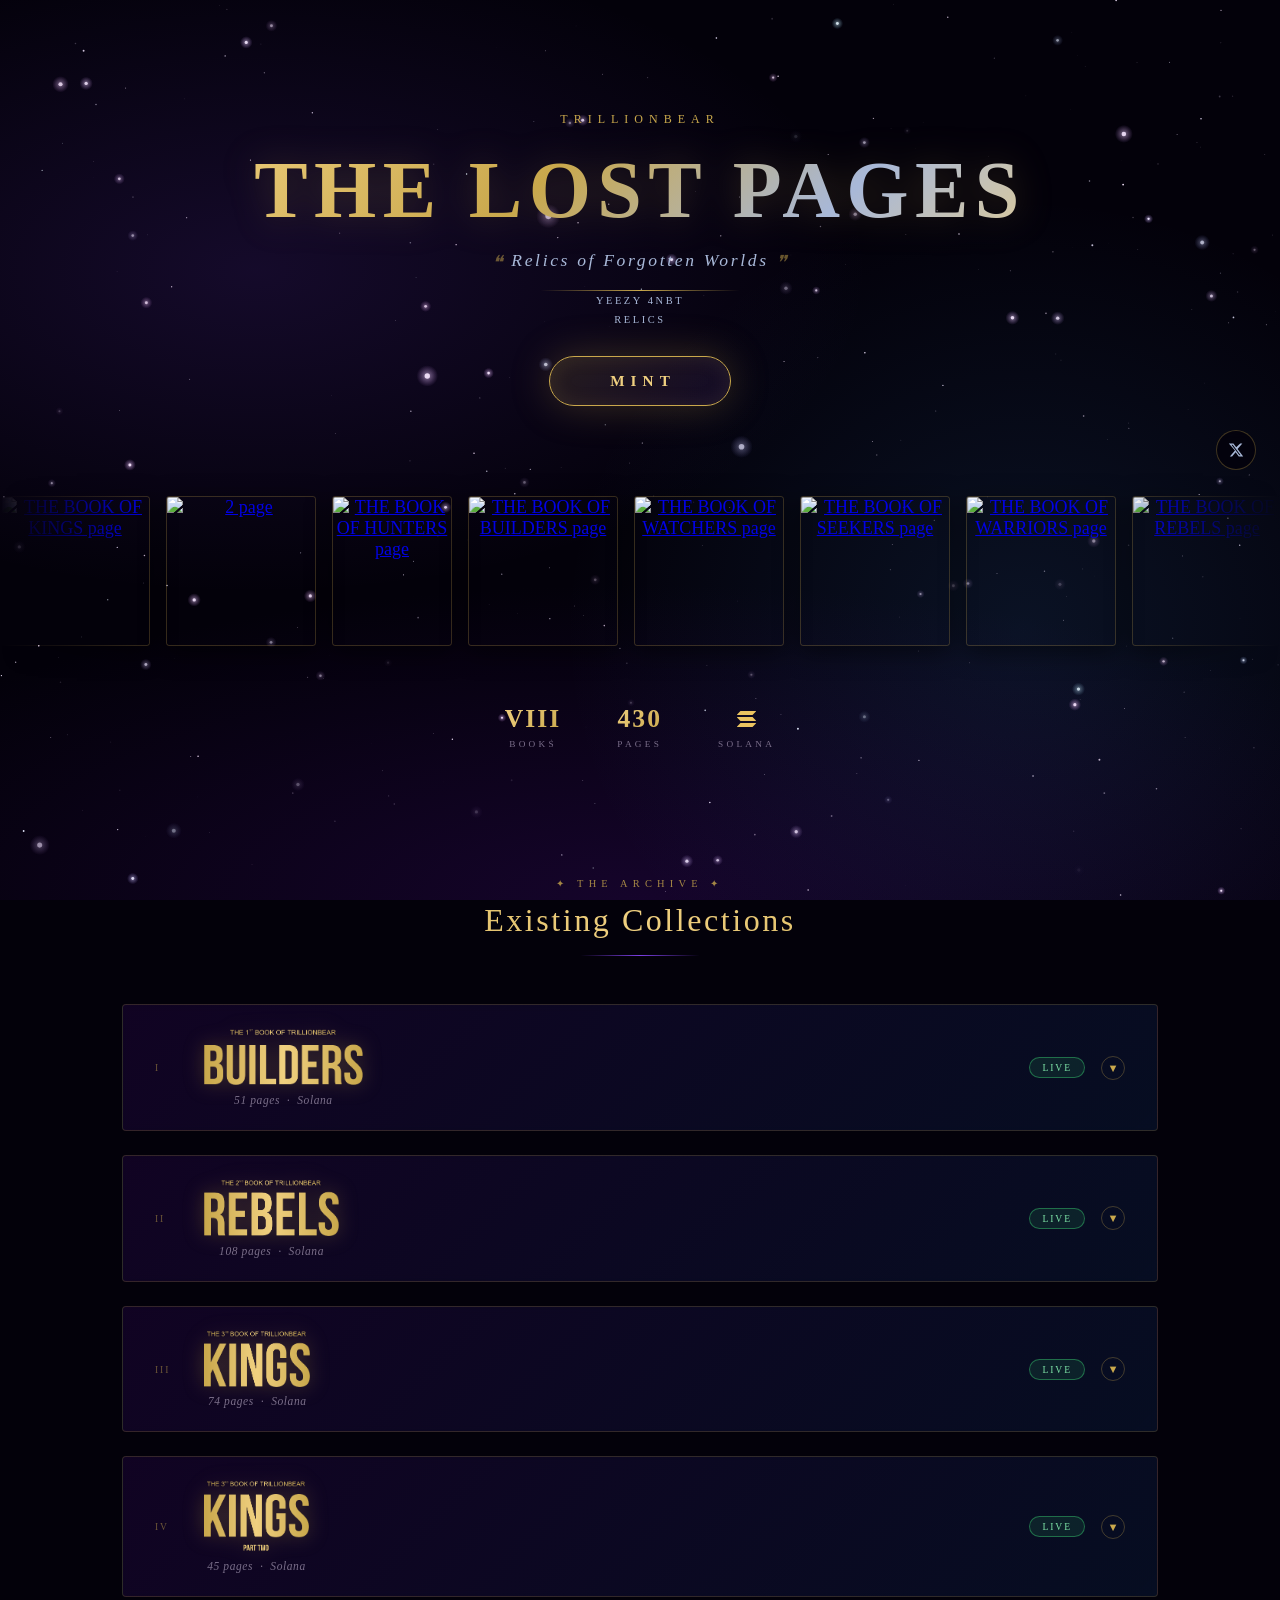
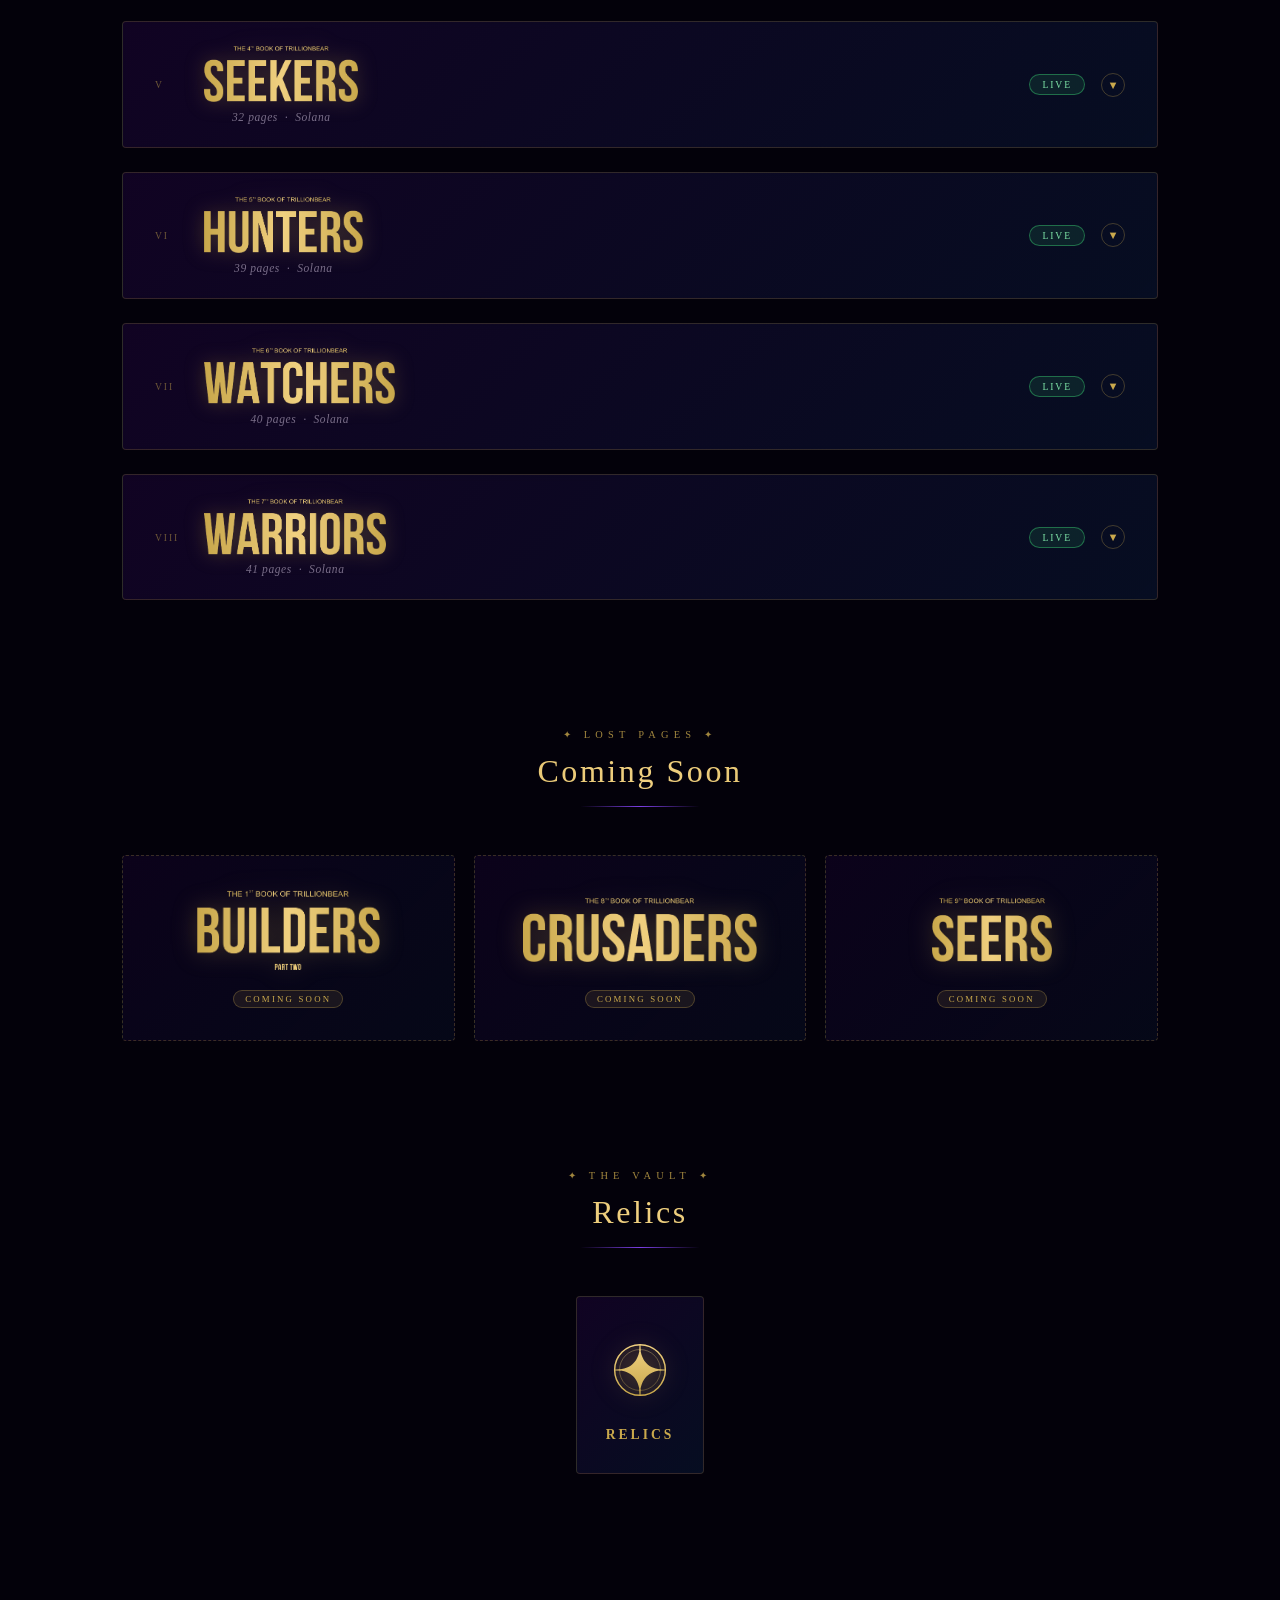
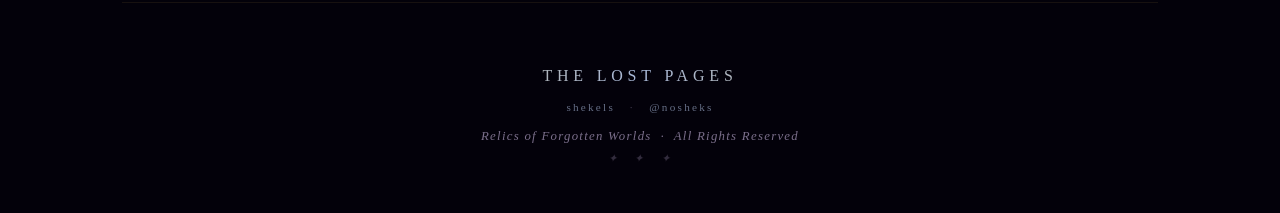
==== commit 09374551: "Restore the Mint button and drop copy buttons from relics and coming-soon cards. The mint control is" ====
--- a/index.html
+++ b/index.html
@@ -118,7 +118,7 @@
     <nav>
       <a href="https://x.com/i/communities/1891898427790733405" target="_blank" rel="noopener noreferrer">YEEZY 4NBT</a>
       <a href="/relics/">Relics</a>
-      <a href="https://www.launchmynft.io/profile/35rXS2wX8bBZoFoLgHgQtd2ayTEGuKq9Z5bko8Aq6zQy" target="_blank" class="mint-btn" rel="noopener noreferrer">Mint on LaunchMyNFT <span aria-hidden="true">↗</span><span class="mint-domain">launchmynft.io</span></a>
+      <a href="https://www.launchmynft.io/profile/35rXS2wX8bBZoFoLgHgQtd2ayTEGuKq9Z5bko8Aq6zQy" target="_blank" class="mint-btn" rel="noopener noreferrer">Mint</a>
     </nav>
 
     <div class="relic-strip" aria-label="Pages from the archive">
@@ -681,17 +681,17 @@
         <img class="upcoming-art tall" src="assets/covers/builders-2.webp" alt="" width="413" height="181" decoding="async" loading="lazy">
         <h3 class="visually-hidden">BUILDERS 2</h3>
         <span class="upcoming-badge">Coming Soon</span>
-      </a><button type="button" class="share-btn share-btn-float" data-share="#builders-2">Copy link</button></div>
+      </a></div>
       <div class="upcoming-slot" id="crusaders"><a href="https://x.com/trillionbear/status/2011243871477305852?s=20" target="_blank" rel="noopener noreferrer" class="upcoming-card">
         <img class="upcoming-art" src="assets/covers/crusaders.webp" alt="" width="550" height="151" decoding="async" loading="lazy">
         <h3 class="visually-hidden">CRUSADERS</h3>
         <span class="upcoming-badge">Coming Soon</span>
-      </a><button type="button" class="share-btn share-btn-float" data-share="#crusaders">Copy link</button></div>
+      </a></div>
       <div class="upcoming-slot" id="seers"><a href="https://x.com/trillionbear/status/2108654075222843842" target="_blank" rel="noopener noreferrer" class="upcoming-card">
         <img class="upcoming-art" src="assets/covers/seers.webp" alt="" width="292" height="156" decoding="async" loading="lazy">
         <h3 class="visually-hidden">SEERS</h3>
         <span class="upcoming-badge">Coming Soon</span>
-      </a><button type="button" class="share-btn share-btn-float" data-share="#seers">Copy link</button></div>
+      </a></div>
     </div>
   </section>
 
@@ -717,7 +717,7 @@
           <path d="M40 16C41.4 31.5 48.5 38.6 64 40C48.5 41.4 41.4 48.5 40 64C38.6 48.5 31.5 41.4 16 40C31.5 38.6 38.6 31.5 40 16Z" fill="url(#relicGold)"/>
         </svg>
         <h3>RELICS</h3>
-      </a><button type="button" class="share-btn share-btn-float" data-share="/relics/">Copy link</button></div>
+      </a></div>
     </div>
   </section>
 
--- a/assets/site.css
+++ b/assets/site.css
@@ -151,20 +151,15 @@
     nav a:hover::after { transform: scaleX(1); }
 
     nav a.mint-btn {
-      display: inline-flex;
-      flex-direction: column;
-      align-items: center;
-      gap: 0.28rem;
       margin-top: 1.4rem;
-      padding: 0.8rem 1.7rem 0.72rem;
+      padding: 0.95rem 3.4rem;
       border: 1px solid var(--gold);
       border-radius: 999px;
       background: linear-gradient(135deg, rgba(201,168,76,0.15), rgba(123,63,228,0.1));
-      letter-spacing: 0.16em;
-      font-size: 0.78rem;
+      letter-spacing: 0.4em;
+      font-size: 0.95rem;
       font-weight: 700;
-      line-height: 1.25;
-      text-indent: 0;
+      text-indent: 0.4em;
       color: var(--gold-light);
       box-shadow: 0 0 40px rgba(201,168,76,0.25), inset 0 0 20px rgba(201,168,76,0.12);
       transition: all 0.3s;
@@ -1409,14 +1404,6 @@
     .ico { flex-shrink: 0; }
     .footer-stars { margin-top: 0.5rem; font-size: 0.7rem; opacity: 0.4; letter-spacing: 0.2em; }
 
-    .mint-domain {
-      font-size: 0.62rem;
-      letter-spacing: 0.14em;
-      font-weight: 500;
-      opacity: 0.72;
-      text-indent: 0;
-    }
-
     .skip-link {
       position: absolute;
       left: 1rem;
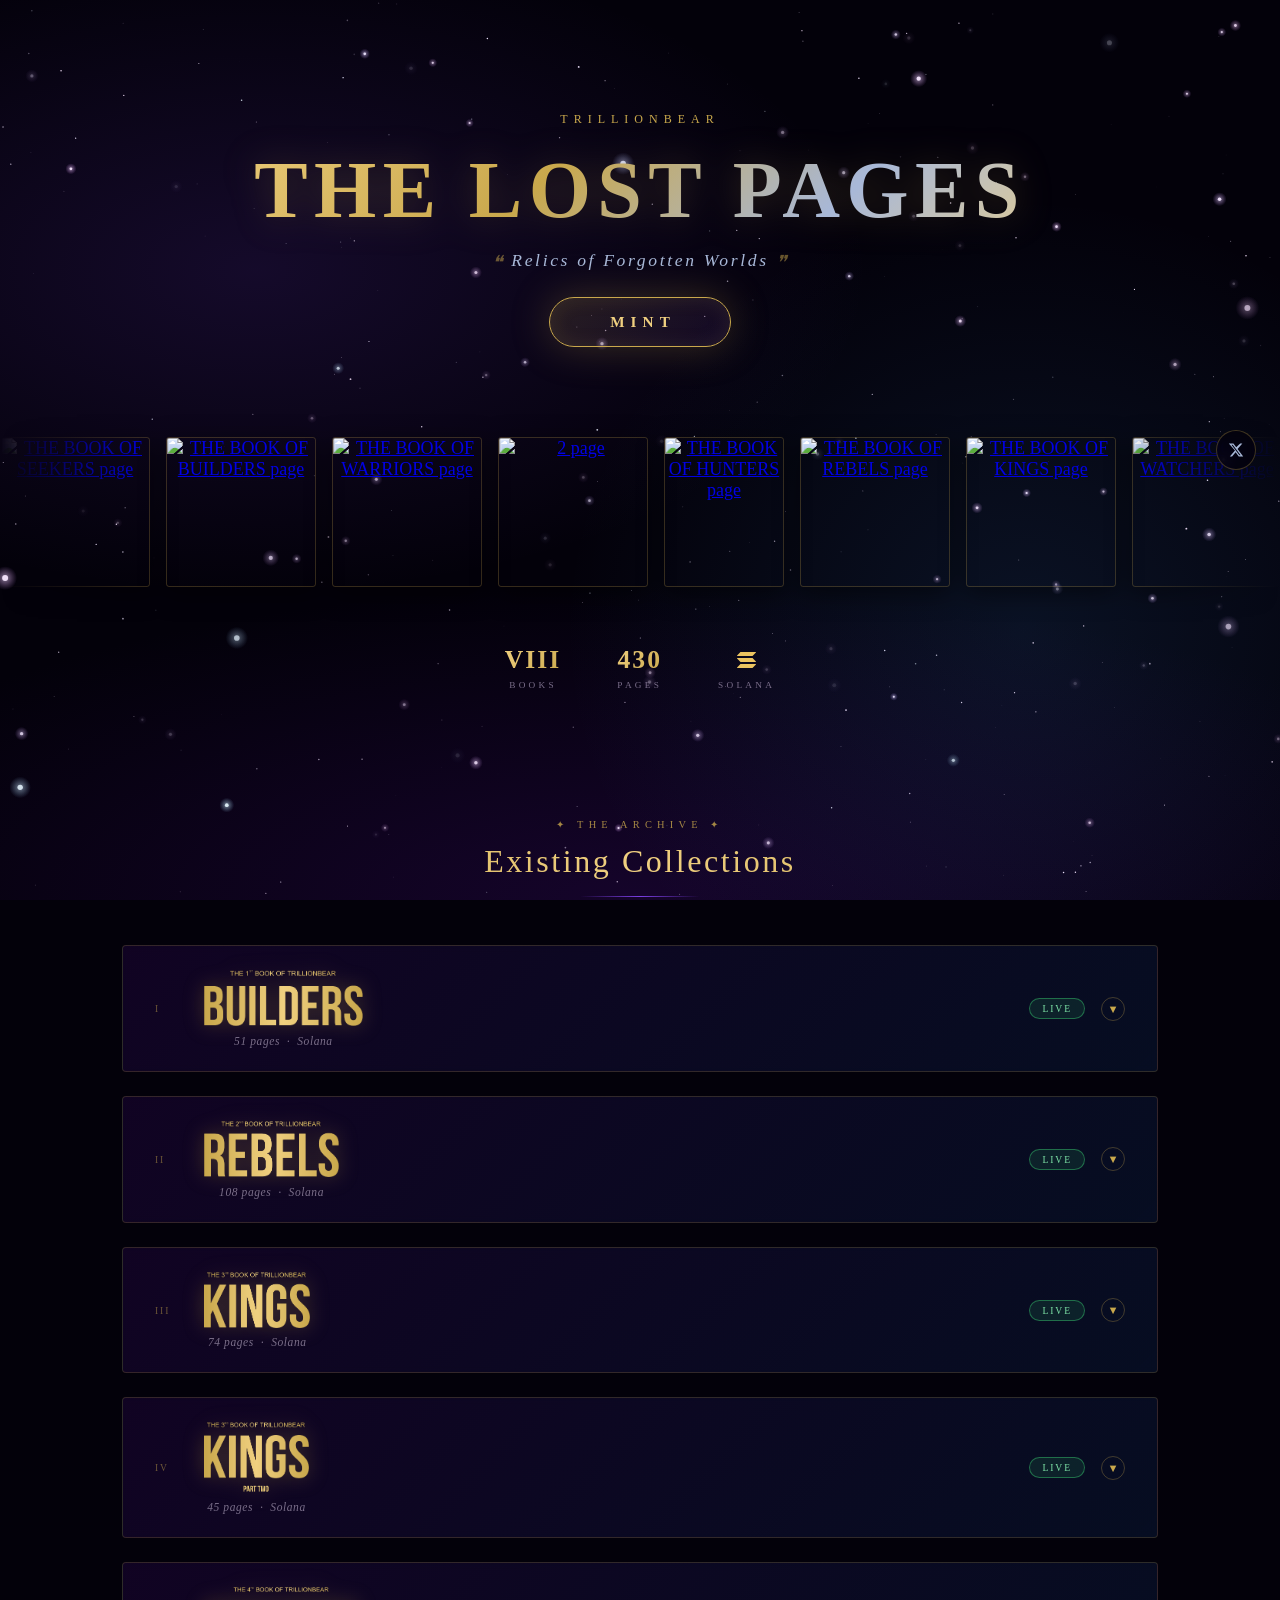
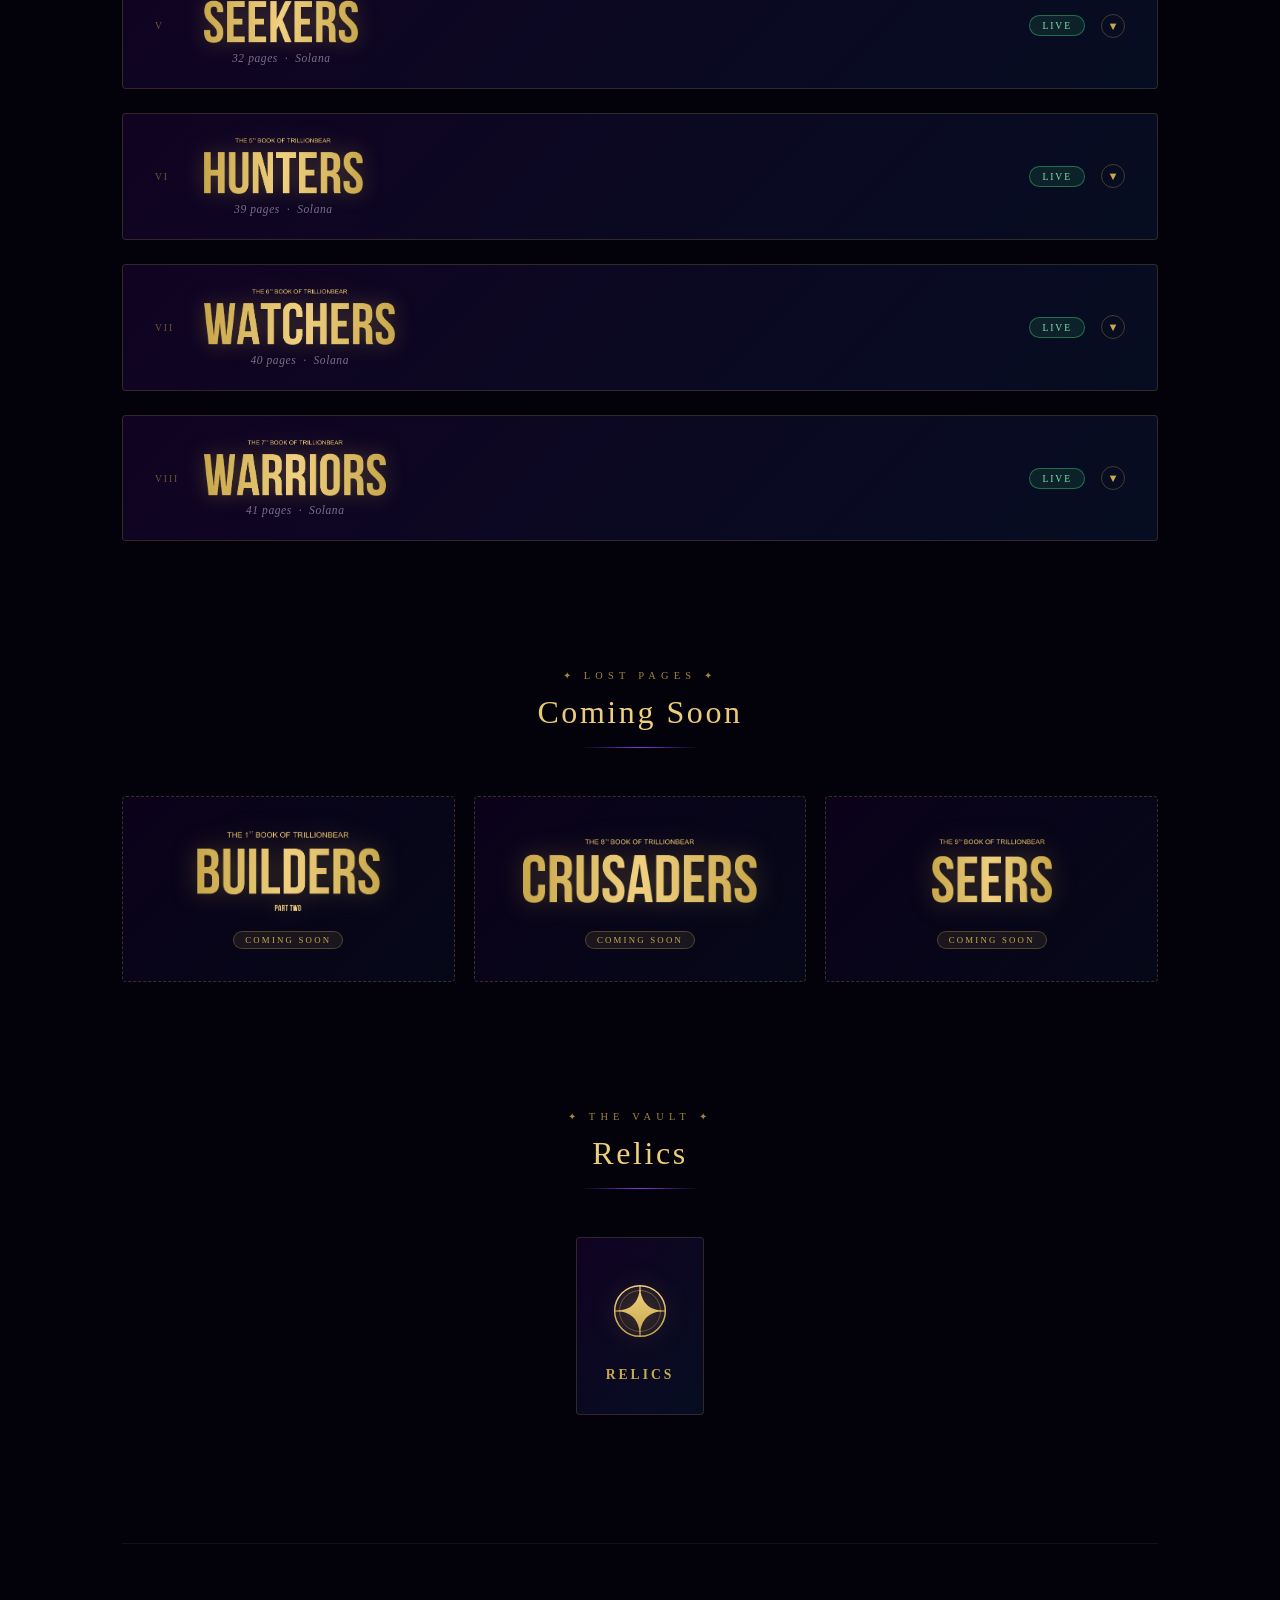
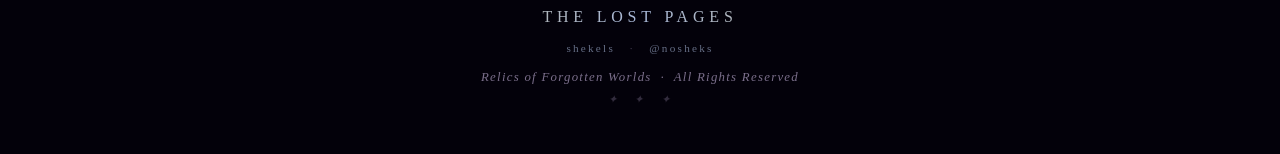
==== commit c17828de: "Remove the hero divider and the YEEZY / Relics lines The Mint button now sits under the tagline. Div" ====
--- a/index.html
+++ b/index.html
@@ -114,10 +114,7 @@
     <div class="mobile-ca-inline">
       <a href="https://dexscreener.com/solana/969wmqydp6mc8jel2v7tmpv5pwzwbfqzkmienne2jbfe" target="_blank" rel="noopener noreferrer">4NBTf8PfLH4oLFnwf3knv46FY9i5oXjDxffCetXRpump</a>
     </div>
-    <div class="header-divider"></div>
     <nav>
-      <a href="https://x.com/i/communities/1891898427790733405" target="_blank" rel="noopener noreferrer">YEEZY 4NBT</a>
-      <a href="/relics/">Relics</a>
       <a href="https://www.launchmynft.io/profile/35rXS2wX8bBZoFoLgHgQtd2ayTEGuKq9Z5bko8Aq6zQy" target="_blank" class="mint-btn" rel="noopener noreferrer">Mint</a>
     </nav>
 
--- a/assets/site.css
+++ b/assets/site.css
@@ -108,50 +108,19 @@
       animation: fadeDown 1.6s ease both;
     }
 
-    .header-divider {
-      width: 200px;
-      height: 1px;
-      background: linear-gradient(90deg, transparent, var(--gold), transparent);
-      margin: 1rem auto 0;
-      animation: expandWidth 1.8s ease both;
-    }
-
     /* ── NAV ── */
     nav {
       display: flex;
       flex-direction: column;
       align-items: center;
-      gap: 0.5rem;
-      padding: 0.3rem 0 2rem;
+      padding: 1.45rem 0 2rem;
       animation: fadeDown 2s ease both;
     }
 
-    nav a {
-      font-family: 'Cinzel', serif;
-      font-size: 0.65rem;
-      letter-spacing: 0.25em;
+    nav a.mint-btn {
+      font-family: 'Cinzel', serif;
       text-transform: uppercase;
-      color: var(--silver);
       text-decoration: none;
-      transition: color 0.3s, text-shadow 0.3s;
-      position: relative;
-    }
-
-    nav a::after {
-      content: '';
-      position: absolute;
-      bottom: -4px; left: 0; right: 0;
-      height: 1px;
-      background: var(--gold);
-      transform: scaleX(0);
-      transition: transform 0.3s;
-    }
-
-    nav a:hover { color: var(--gold-light); text-shadow: 0 0 12px rgba(240,208,128,0.5); }
-    nav a:hover::after { transform: scaleX(1); }
-
-    nav a.mint-btn {
-      margin-top: 1.4rem;
       padding: 0.95rem 3.4rem;
       border: 1px solid var(--gold);
       border-radius: 999px;
@@ -164,10 +133,10 @@
       box-shadow: 0 0 40px rgba(201,168,76,0.25), inset 0 0 20px rgba(201,168,76,0.12);
       transition: all 0.3s;
     }
-    nav a.mint-btn::after { display: none; }
     nav a.mint-btn:hover {
       background: linear-gradient(135deg, rgba(201,168,76,0.3), rgba(123,63,228,0.25));
       box-shadow: 0 0 30px rgba(201,168,76,0.4), inset 0 0 20px rgba(201,168,76,0.15);
+      text-shadow: 0 0 12px rgba(240,208,128,0.5);
       transform: translateY(-1px);
     }
 
@@ -411,7 +380,6 @@
         text-decoration: none;
         word-break: break-all;
       }
-      .header-divider { margin-top: 0.4rem; }
     }
     .mobile-feature { display: none; }
     .mobile-ca { display: none; }
@@ -923,11 +891,6 @@
     @keyframes fadeDown {
       from { opacity: 0; transform: translateY(-20px); }
       to   { opacity: 1; transform: translateY(0); }
-    }
-
-    @keyframes expandWidth {
-      from { width: 0; opacity: 0; }
-      to   { width: 200px; opacity: 1; }
     }
 
     @keyframes twinkle {
@@ -1274,10 +1237,9 @@
       justify-content: center;
       padding: clamp(1rem, 4vw, 3rem);
       background: rgba(3,1,10,0.94);
-      backdrop-filter: blur(10px);
       opacity: 0;
       visibility: hidden;
-      transition: opacity 0.32s ease, visibility 0.32s;
+      transition: opacity 0.32s ease;
     }
 
     .lightbox.open { opacity: 1; visibility: visible; }
@@ -1297,6 +1259,8 @@
     .lightbox.open .lightbox-figure { transform: scale(1); }
 
     .lightbox-figure img {
+      position: relative;
+      z-index: 1;
       max-width: 100%;
       max-height: calc(100vh - 9rem);
       object-fit: contain;
@@ -1321,17 +1285,19 @@
 
     .lightbox-btn {
       position: absolute;
+      z-index: 3;
       top: 50%;
       transform: translateY(-50%);
       width: 46px; height: 46px;
       display: flex; align-items: center; justify-content: center;
-      background: rgba(3,1,10,0.6);
-      backdrop-filter: blur(4px);
+      background: rgba(3,1,10,0.85);
       border: 1px solid rgba(201,168,76,0.3);
       border-radius: 50%;
       color: var(--gold-light);
       font-size: 1rem;
       cursor: pointer;
+      touch-action: manipulation;
+      -webkit-tap-highlight-color: transparent;
       transition: background 0.25s, border-color 0.25s, transform 0.25s;
     }
 
@@ -1345,8 +1311,10 @@
 
     .lightbox-close {
       position: fixed;
+      z-index: 4;
       top: 1.4rem; right: 1.4rem;
       width: 42px; height: 42px;
+      touch-action: manipulation;
       display: flex; align-items: center; justify-content: center;
       background: rgba(3,1,10,0.6);
       border: 1px solid rgba(201,168,76,0.3);
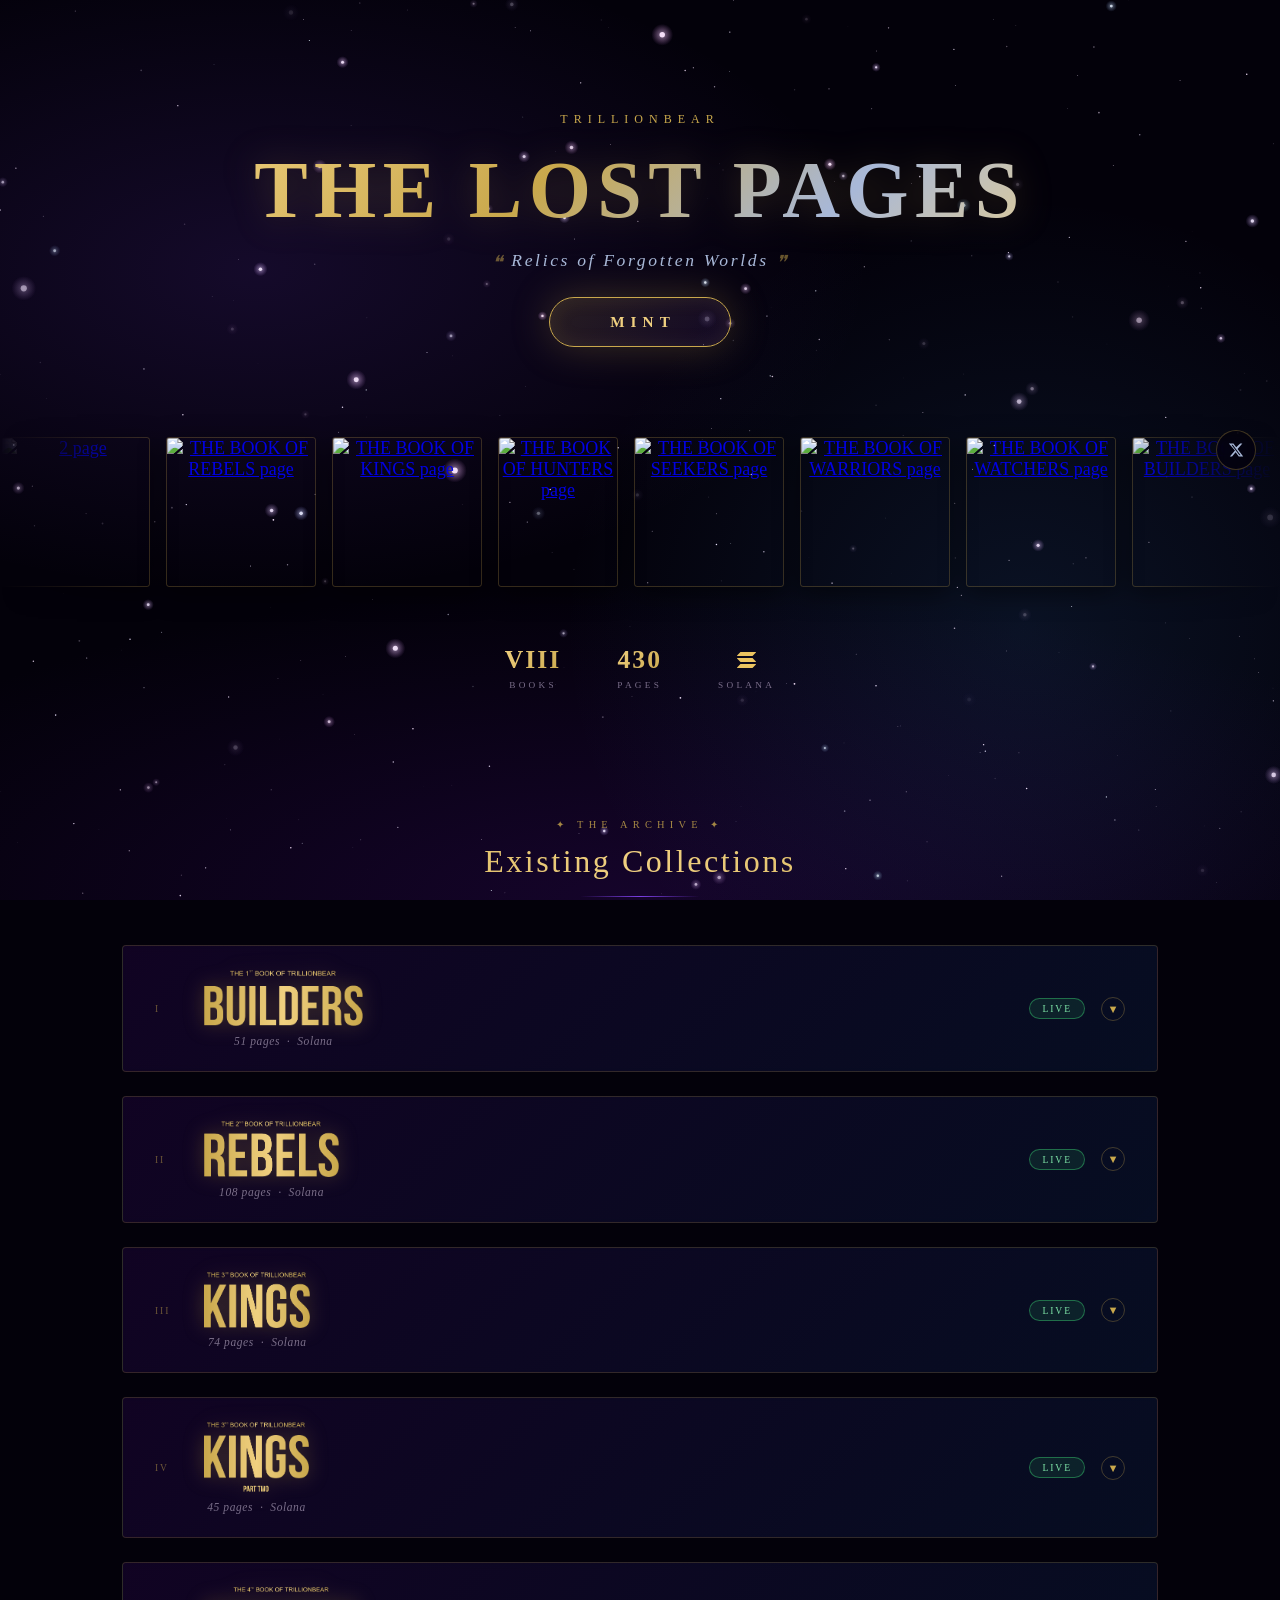
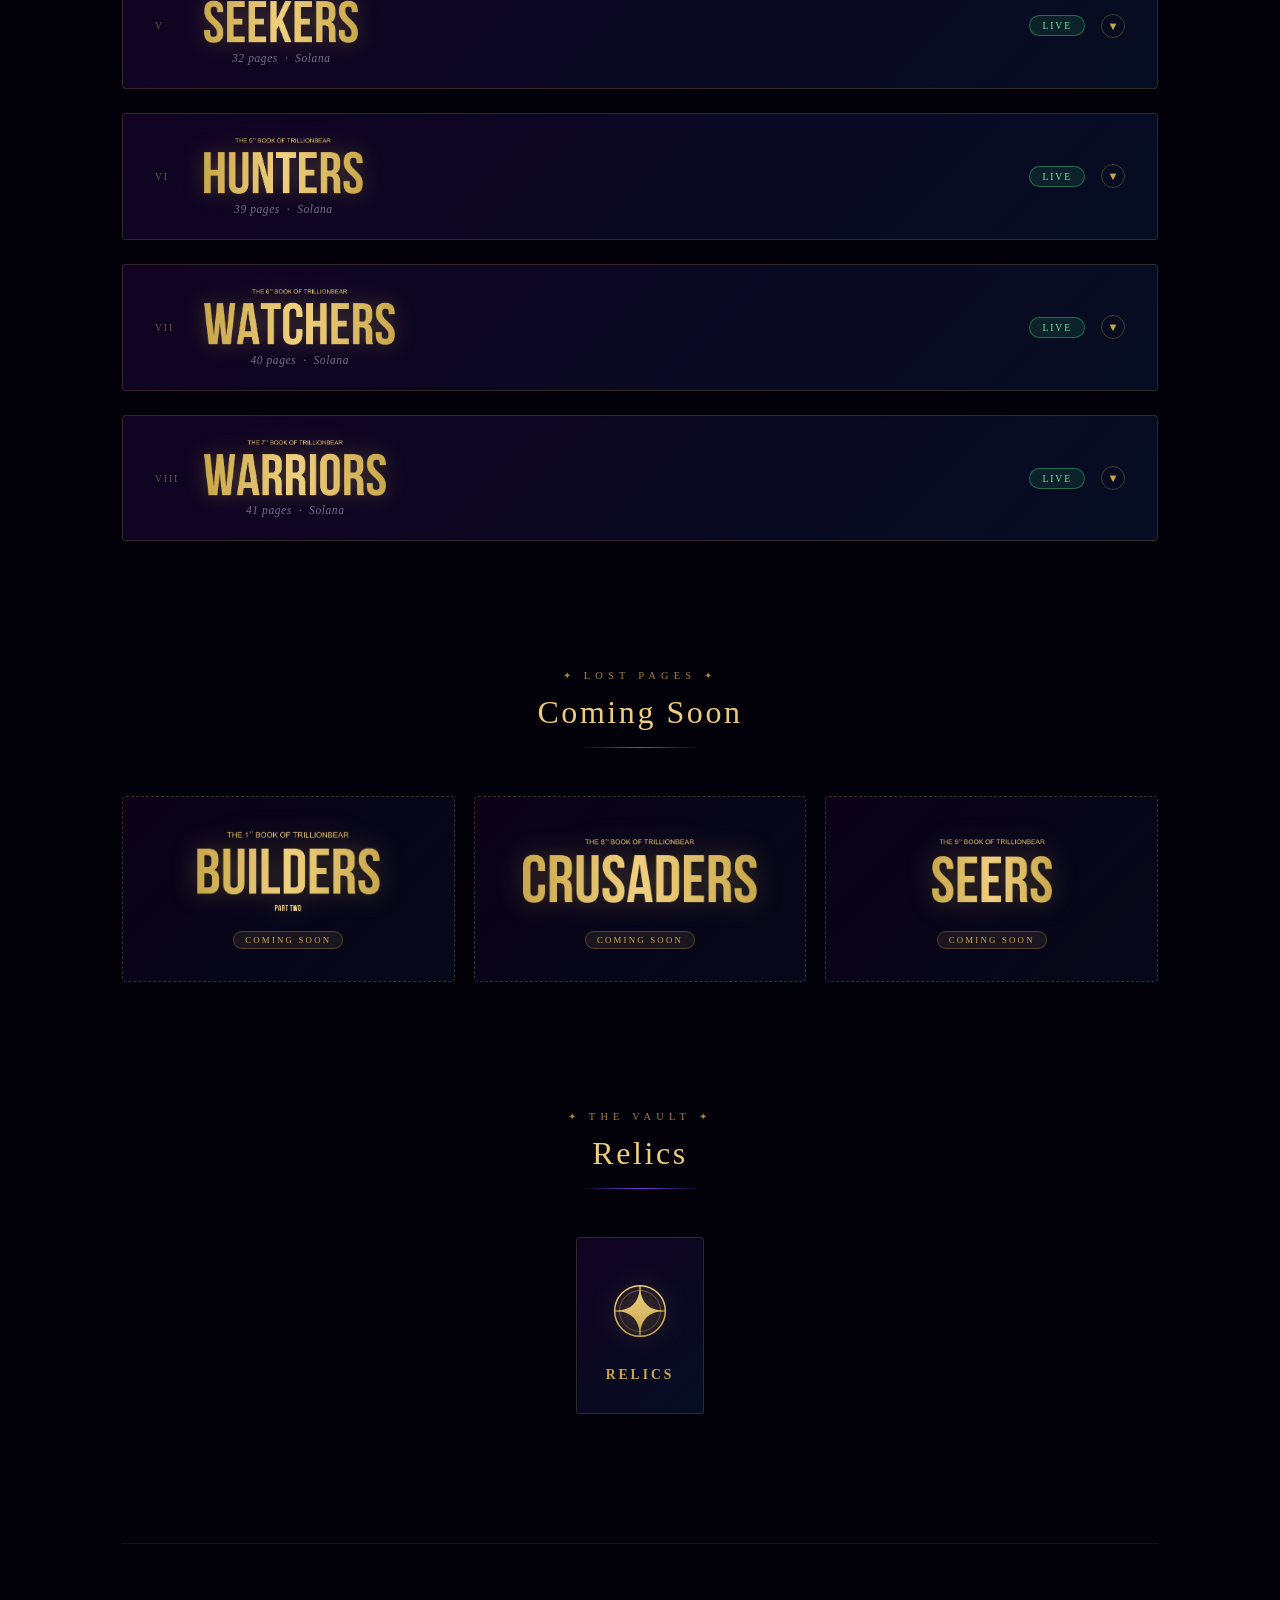
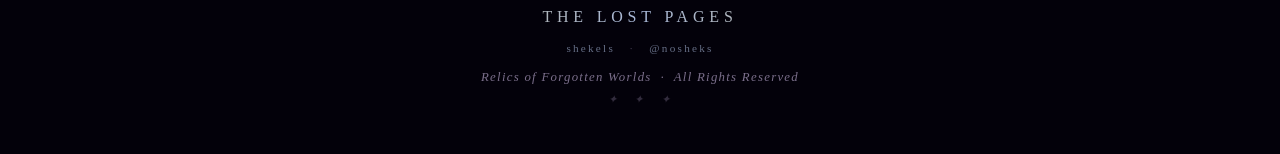
==== commit 3fdaabd2: "Remove the contract address from the mobile hero Mint now sits under the tagline on small screens as" ====
--- a/index.html
+++ b/index.html
@@ -111,9 +111,6 @@
     <div class="header-rune"><a href="https://trillionbear.com/" target="_blank" class="rune-link" rel="noopener noreferrer">TRILLIONBEAR</a></div>
     <h1>THE LOST PAGES</h1>
     <div class="header-sub"><span class="deco-quote">❝</span> Relics of Forgotten Worlds <span class="deco-quote">❞</span></div>
-    <div class="mobile-ca-inline">
-      <a href="https://dexscreener.com/solana/969wmqydp6mc8jel2v7tmpv5pwzwbfqzkmienne2jbfe" target="_blank" rel="noopener noreferrer">4NBTf8PfLH4oLFnwf3knv46FY9i5oXjDxffCetXRpump</a>
-    </div>
     <nav>
       <a href="https://www.launchmynft.io/profile/35rXS2wX8bBZoFoLgHgQtd2ayTEGuKq9Z5bko8Aq6zQy" target="_blank" class="mint-btn" rel="noopener noreferrer">Mint</a>
     </nav>
--- a/assets/site.css
+++ b/assets/site.css
@@ -362,25 +362,6 @@
     }
 
 
-    /* Hide mobile CA inline on desktop */
-    .mobile-ca-inline { display: none; }
-
-    @media (max-width: 680px) {
-      .mobile-ca-inline {
-        display: block !important;
-        text-align: center;
-        margin-top: 0.2rem;
-      }
-      .mobile-ca-inline a {
-        font-family: 'Crimson Pro', serif;
-        font-style: italic;
-        font-size: 0.7rem;
-        letter-spacing: 0.07em;
-        color: var(--gold);
-        text-decoration: none;
-        word-break: break-all;
-      }
-    }
     .mobile-feature { display: none; }
     .mobile-ca { display: none; }
     .mobile-quote-panel { display: none; }
@@ -903,8 +884,7 @@
       50%       { opacity: 0.6; }
     }
 
-    .vertical-ca .ca-char,
-    .mobile-ca-inline .ca-char {
+    .vertical-ca .ca-char {
       display: inline-block;
       animation: charFade var(--dur) ease-in-out var(--delay) infinite;
     }
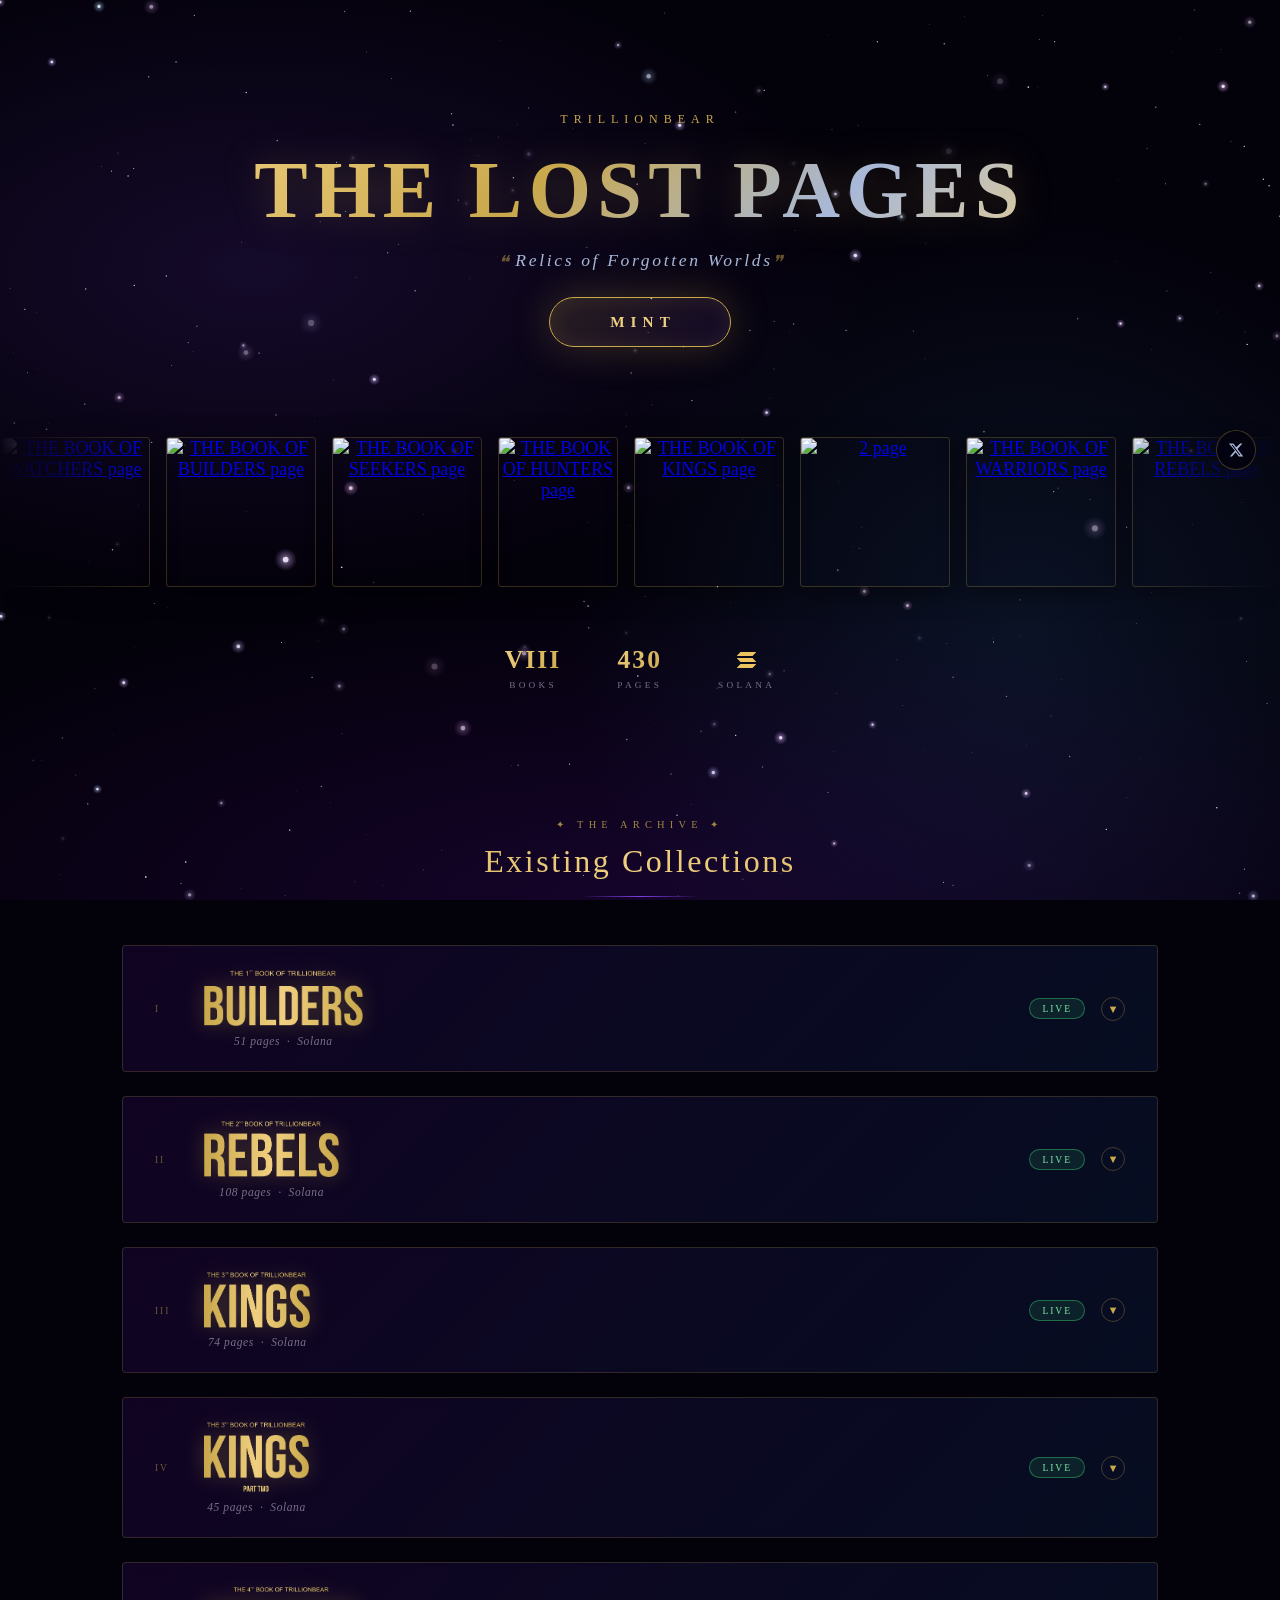
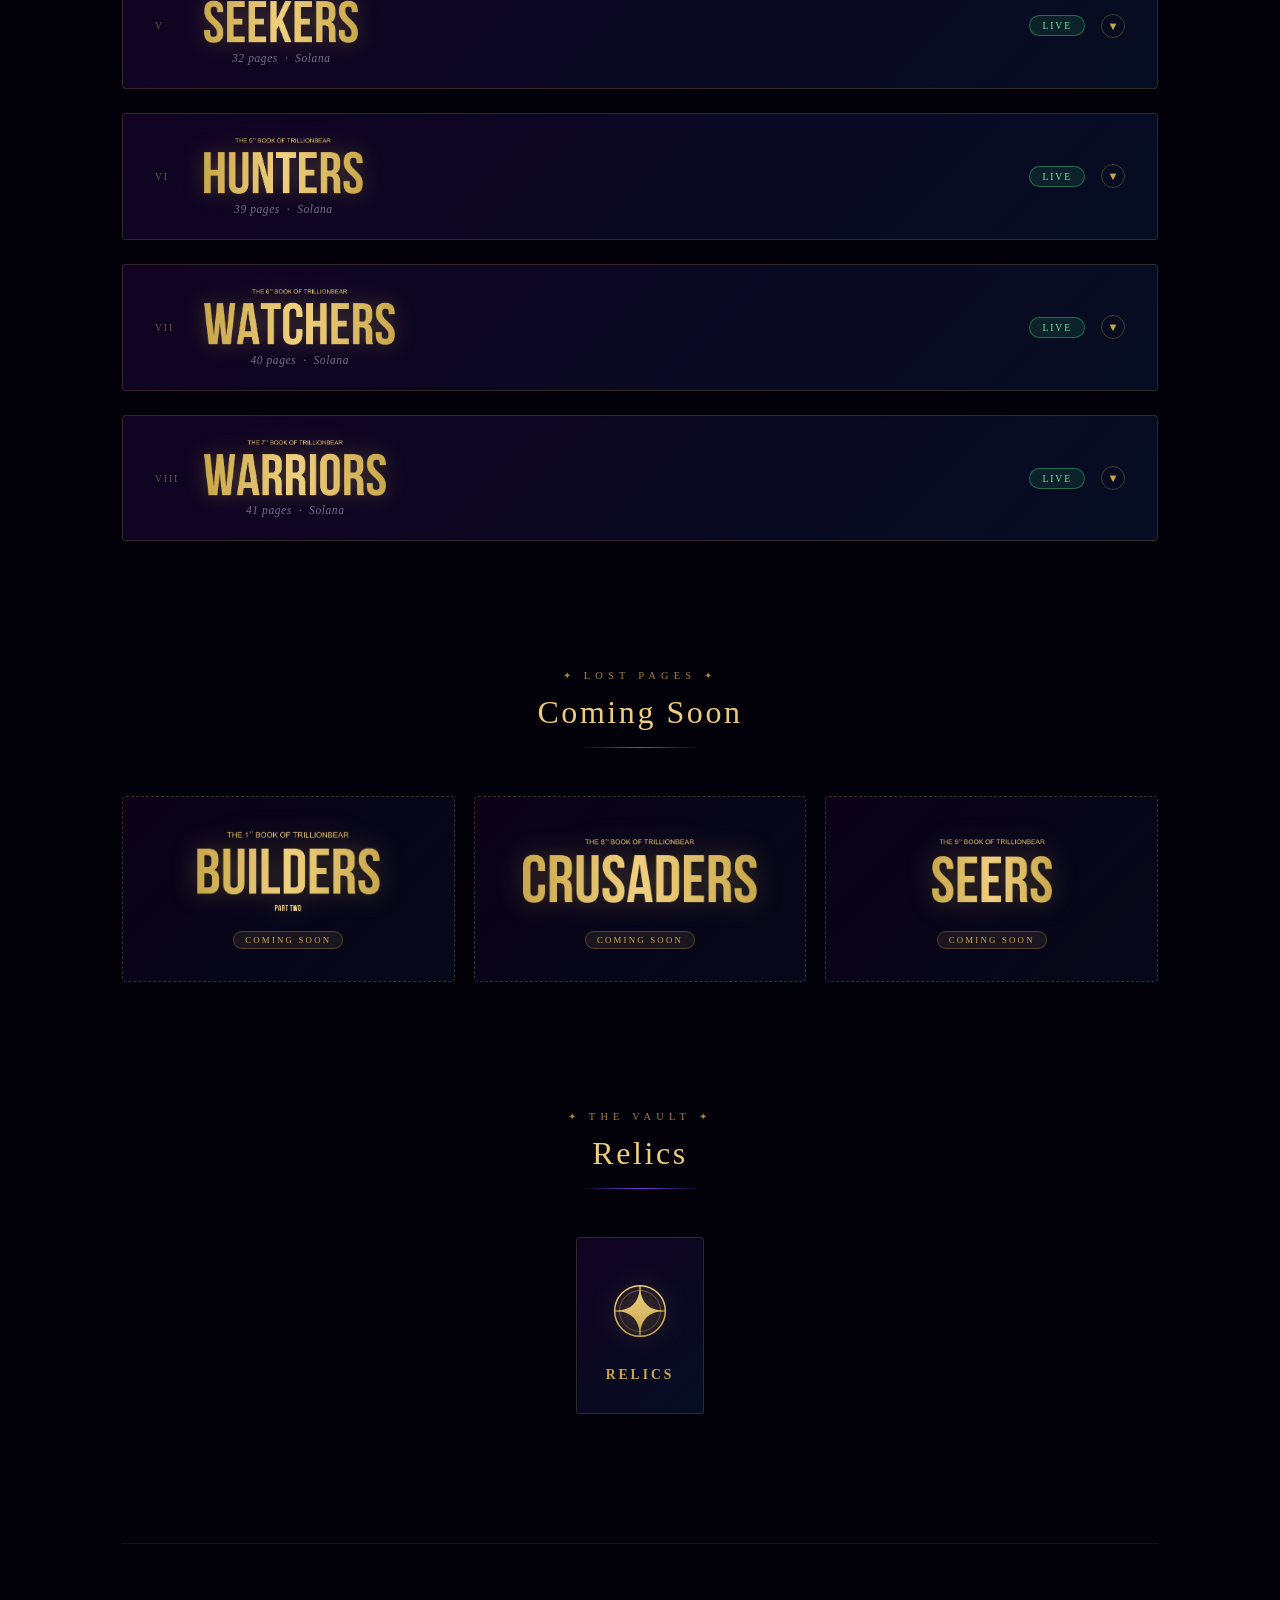
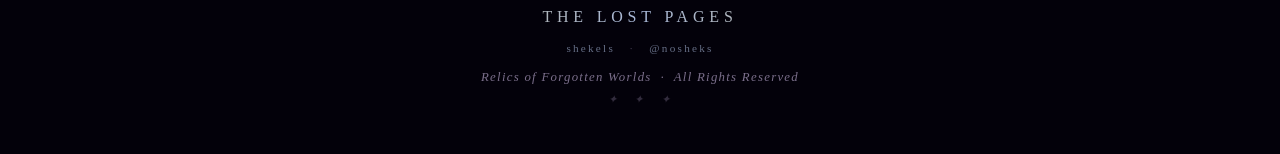
==== commit ba952022: "Even the gaps around the hero quotation marks Letter-spacing was padding the space after the last le" ====
--- a/index.html
+++ b/index.html
@@ -110,7 +110,7 @@
   <header>
     <div class="header-rune"><a href="https://trillionbear.com/" target="_blank" class="rune-link" rel="noopener noreferrer">TRILLIONBEAR</a></div>
     <h1>THE LOST PAGES</h1>
-    <div class="header-sub"><span class="deco-quote">❝</span> Relics of Forgotten Worlds <span class="deco-quote">❞</span></div>
+    <div class="header-sub"><span class="deco-quote">❝</span><span class="header-sub-text">Relics of Forgotten Worlds</span><span class="deco-quote">❞</span></div>
     <nav>
       <a href="https://www.launchmynft.io/profile/35rXS2wX8bBZoFoLgHgQtd2ayTEGuKq9Z5bko8Aq6zQy" target="_blank" class="mint-btn" rel="noopener noreferrer">Mint</a>
     </nav>
--- a/assets/site.css
+++ b/assets/site.css
@@ -104,8 +104,20 @@
       color: var(--silver);
       opacity: 0.7;
       font-size: 1.1rem;
+      animation: fadeDown 1.6s ease both;
+    }
+
+    /* Tracking lives on the words only. The negative right margin cancels the
+       letter-spacing CSS adds after the last letter. The closing ornament also
+       sits inset in its box, so it is pulled left until the ink gap matches
+       the opening quote. */
+    .header-sub-text {
       letter-spacing: 0.15em;
-      animation: fadeDown 1.6s ease both;
+      margin-left: 0.42em;
+      margin-right: calc(0.42em - 0.15em);
+    }
+    .header-sub .deco-quote:last-child {
+      margin-left: -0.28em;
     }
 
     /* ── NAV ── */
@@ -358,6 +370,7 @@
       color: var(--gold);
       opacity: 0.5;
       font-size: 1.1em;
+      letter-spacing: 0;
       vertical-align: middle;
     }
 
@@ -432,6 +445,13 @@
 
       .site-wrap { padding-top: 95px; }
       header { padding-top: 1rem; }
+
+      /* Full 0.15em tracking is wider than the hero column around 360–430px
+         and pushes the closing quote onto its own line. */
+      .header-sub-text {
+        letter-spacing: 0.02em;
+        margin-right: calc(0.42em - 0.02em);
+      }
 
       .mobile-bear-wrap {
         display: flex !important;
